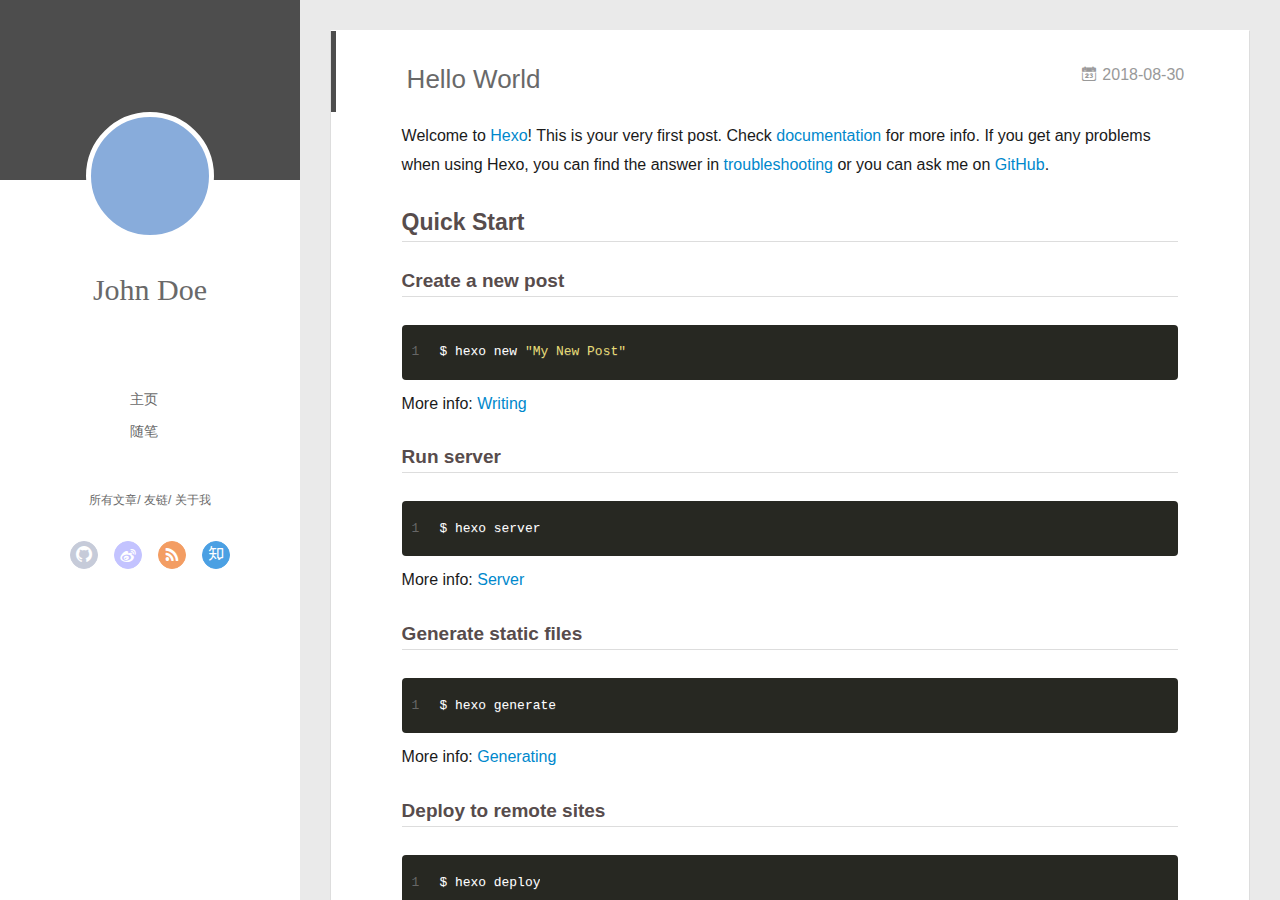
==== index.html @ 98acfb8e "Site updated: 2018-08-30 16:51:56" ====
<!DOCTYPE html>
<html>
<head>
  <meta charset="utf-8">
  
  <meta name="renderer" content="webkit">
  <meta http-equiv="X-UA-Compatible" content="IE=edge" >
  <link rel="dns-prefetch" href="http://yoursite.com">
  <title>Hexo</title>
  <meta name="viewport" content="width=device-width, initial-scale=1, maximum-scale=1">
  <meta property="og:type" content="website">
<meta property="og:title" content="Hexo">
<meta property="og:url" content="http://yoursite.com/index.html">
<meta property="og:site_name" content="Hexo">
<meta property="og:locale" content="default">
<meta name="twitter:card" content="summary">
<meta name="twitter:title" content="Hexo">
  
    <link rel="alternative" href="/atom.xml" title="Hexo" type="application/atom+xml">
  
  
    <link rel="icon" href="/favicon.png">
  
  <link rel="stylesheet" type="text/css" href="/./main.0cf68a.css">
  <style type="text/css">
  
    #container.show {
      background: linear-gradient(200deg,#a0cfe4,#e8c37e);
    }
  </style>
  

  

</head>

<body>
  <div id="container" q-class="show:isCtnShow">
    <canvas id="anm-canvas" class="anm-canvas"></canvas>
    <div class="left-col" q-class="show:isShow">
      
<div class="overlay" style="background: #4d4d4d"></div>
<div class="intrude-less">
	<header id="header" class="inner">
		<a href="/" class="profilepic">
			<img src="" class="js-avatar">
		</a>
		<hgroup>
		  <h1 class="header-author"><a href="/">John Doe</a></h1>
		</hgroup>
		

		<nav class="header-menu">
			<ul>
			
				<li><a href="/">主页</a></li>
	        
				<li><a href="/tags/随笔/">随笔</a></li>
	        
			</ul>
		</nav>
		<nav class="header-smart-menu">
    		
    			
    			<a q-on="click: openSlider(e, 'innerArchive')" href="javascript:void(0)">所有文章</a>
    			
            
    			
    			<a q-on="click: openSlider(e, 'friends')" href="javascript:void(0)">友链</a>
    			
            
    			
    			<a q-on="click: openSlider(e, 'aboutme')" href="javascript:void(0)">关于我</a>
    			
            
		</nav>
		<nav class="header-nav">
			<div class="social">
				
					<a class="github" target="_blank" href="#" title="github"><i class="icon-github"></i></a>
		        
					<a class="weibo" target="_blank" href="#" title="weibo"><i class="icon-weibo"></i></a>
		        
					<a class="rss" target="_blank" href="#" title="rss"><i class="icon-rss"></i></a>
		        
					<a class="zhihu" target="_blank" href="#" title="zhihu"><i class="icon-zhihu"></i></a>
		        
			</div>
		</nav>
	</header>		
</div>

    </div>
    <div class="mid-col" q-class="show:isShow,hide:isShow|isFalse">
      
<nav id="mobile-nav">
  	<div class="overlay js-overlay" style="background: #4d4d4d"></div>
	<div class="btnctn js-mobile-btnctn">
  		<div class="slider-trigger list" q-on="click: openSlider(e)"><i class="icon icon-sort"></i></div>
	</div>
	<div class="intrude-less">
		<header id="header" class="inner">
			<div class="profilepic">
				<img src="" class="js-avatar">
			</div>
			<hgroup>
			  <h1 class="header-author js-header-author">John Doe</h1>
			</hgroup>
			
			
			
				
			
				
			
			
			
			<nav class="header-nav">
				<div class="social">
					
						<a class="github" target="_blank" href="#" title="github"><i class="icon-github"></i></a>
			        
						<a class="weibo" target="_blank" href="#" title="weibo"><i class="icon-weibo"></i></a>
			        
						<a class="rss" target="_blank" href="#" title="rss"><i class="icon-rss"></i></a>
			        
						<a class="zhihu" target="_blank" href="#" title="zhihu"><i class="icon-zhihu"></i></a>
			        
				</div>
			</nav>

			<nav class="header-menu js-header-menu">
				<ul style="width: 50%">
				
				
					<li style="width: 50%"><a href="/">主页</a></li>
		        
					<li style="width: 50%"><a href="/tags/随笔/">随笔</a></li>
		        
				</ul>
			</nav>
		</header>				
	</div>
	<div class="mobile-mask" style="display:none" q-show="isShow"></div>
</nav>

      <div id="wrapper" class="body-wrap">
        <div class="menu-l">
          <div class="canvas-wrap">
            <canvas data-colors="#eaeaea" data-sectionHeight="100" data-contentId="js-content" id="myCanvas1" class="anm-canvas"></canvas>
          </div>
          <div id="js-content" class="content-ll">
            
  
    <article id="post-hello-world" class="article article-type-post  article-index" itemscope itemprop="blogPost">
  <div class="article-inner">
    
      <header class="article-header">
        
  
    <h1 itemprop="name">
      <a class="article-title" href="/2018/08/30/hello-world/">Hello World</a>
    </h1>
  

        
        <a href="/2018/08/30/hello-world/" class="archive-article-date">
  	<time datetime="2018-08-30T08:41:32.021Z" itemprop="datePublished"><i class="icon-calendar icon"></i>2018-08-30</time>
</a>
        
      </header>
    
    <div class="article-entry" itemprop="articleBody">
      
        <p>Welcome to <a href="https://hexo.io/" target="_blank" rel="noopener">Hexo</a>! This is your very first post. Check <a href="https://hexo.io/docs/" target="_blank" rel="noopener">documentation</a> for more info. If you get any problems when using Hexo, you can find the answer in <a href="https://hexo.io/docs/troubleshooting.html" target="_blank" rel="noopener">troubleshooting</a> or you can ask me on <a href="https://github.com/hexojs/hexo/issues" target="_blank" rel="noopener">GitHub</a>.</p>
<h2 id="Quick-Start"><a href="#Quick-Start" class="headerlink" title="Quick Start"></a>Quick Start</h2><h3 id="Create-a-new-post"><a href="#Create-a-new-post" class="headerlink" title="Create a new post"></a>Create a new post</h3><figure class="highlight bash"><table><tr><td class="gutter"><pre><span class="line">1</span><br></pre></td><td class="code"><pre><span class="line">$ hexo new <span class="string">"My New Post"</span></span><br></pre></td></tr></table></figure>
<p>More info: <a href="https://hexo.io/docs/writing.html" target="_blank" rel="noopener">Writing</a></p>
<h3 id="Run-server"><a href="#Run-server" class="headerlink" title="Run server"></a>Run server</h3><figure class="highlight bash"><table><tr><td class="gutter"><pre><span class="line">1</span><br></pre></td><td class="code"><pre><span class="line">$ hexo server</span><br></pre></td></tr></table></figure>
<p>More info: <a href="https://hexo.io/docs/server.html" target="_blank" rel="noopener">Server</a></p>
<h3 id="Generate-static-files"><a href="#Generate-static-files" class="headerlink" title="Generate static files"></a>Generate static files</h3><figure class="highlight bash"><table><tr><td class="gutter"><pre><span class="line">1</span><br></pre></td><td class="code"><pre><span class="line">$ hexo generate</span><br></pre></td></tr></table></figure>
<p>More info: <a href="https://hexo.io/docs/generating.html" target="_blank" rel="noopener">Generating</a></p>
<h3 id="Deploy-to-remote-sites"><a href="#Deploy-to-remote-sites" class="headerlink" title="Deploy to remote sites"></a>Deploy to remote sites</h3><figure class="highlight bash"><table><tr><td class="gutter"><pre><span class="line">1</span><br></pre></td><td class="code"><pre><span class="line">$ hexo deploy</span><br></pre></td></tr></table></figure>
<p>More info: <a href="https://hexo.io/docs/deployment.html" target="_blank" rel="noopener">Deployment</a></p>

      

      
    </div>
    <div class="article-info article-info-index">
      
      
      

      
        <p class="article-more-link">
          <a class="article-more-a" href="/2018/08/30/hello-world/">展开全文 >></a>
        </p>
      

      
      <div class="clearfix"></div>
    </div>
  </div>
</article>

<aside class="wrap-side-operation">
    <div class="mod-side-operation">
        
        <div class="jump-container" id="js-jump-container" style="display:none;">
            <a href="javascript:void(0)" class="mod-side-operation__jump-to-top">
                <i class="icon-font icon-back"></i>
            </a>
            <div id="js-jump-plan-container" class="jump-plan-container" style="top: -11px;">
                <i class="icon-font icon-plane jump-plane"></i>
            </div>
        </div>
        
        
    </div>
</aside>




  
  


          </div>
        </div>
      </div>
      <footer id="footer">
  <div class="outer">
    <div id="footer-info">
    	<div class="footer-left">
    		&copy; 2018 John Doe
    	</div>
      	<div class="footer-right">
      		<a href="http://hexo.io/" target="_blank">Hexo</a>  Theme <a href="https://github.com/litten/hexo-theme-yilia" target="_blank">Yilia</a> by Litten
      	</div>
    </div>
  </div>
</footer>
    </div>
    <script>
	var yiliaConfig = {
		mathjax: false,
		isHome: true,
		isPost: false,
		isArchive: false,
		isTag: false,
		isCategory: false,
		open_in_new: false,
		toc_hide_index: true,
		root: "/",
		innerArchive: true,
		showTags: false
	}
</script>

<script>!function(t){function n(e){if(r[e])return r[e].exports;var i=r[e]={exports:{},id:e,loaded:!1};return t[e].call(i.exports,i,i.exports,n),i.loaded=!0,i.exports}var r={};n.m=t,n.c=r,n.p="./",n(0)}([function(t,n,r){r(195),t.exports=r(191)},function(t,n,r){var e=r(3),i=r(52),o=r(27),u=r(28),c=r(53),f="prototype",a=function(t,n,r){var s,l,h,v,p=t&a.F,d=t&a.G,y=t&a.S,g=t&a.P,b=t&a.B,m=d?e:y?e[n]||(e[n]={}):(e[n]||{})[f],x=d?i:i[n]||(i[n]={}),w=x[f]||(x[f]={});d&&(r=n);for(s in r)l=!p&&m&&void 0!==m[s],h=(l?m:r)[s],v=b&&l?c(h,e):g&&"function"==typeof h?c(Function.call,h):h,m&&u(m,s,h,t&a.U),x[s]!=h&&o(x,s,v),g&&w[s]!=h&&(w[s]=h)};e.core=i,a.F=1,a.G=2,a.S=4,a.P=8,a.B=16,a.W=32,a.U=64,a.R=128,t.exports=a},function(t,n,r){var e=r(6);t.exports=function(t){if(!e(t))throw TypeError(t+" is not an object!");return t}},function(t,n){var r=t.exports="undefined"!=typeof window&&window.Math==Math?window:"undefined"!=typeof self&&self.Math==Math?self:Function("return this")();"number"==typeof __g&&(__g=r)},function(t,n){t.exports=function(t){try{return!!t()}catch(t){return!0}}},function(t,n){var r=t.exports="undefined"!=typeof window&&window.Math==Math?window:"undefined"!=typeof self&&self.Math==Math?self:Function("return this")();"number"==typeof __g&&(__g=r)},function(t,n){t.exports=function(t){return"object"==typeof t?null!==t:"function"==typeof t}},function(t,n,r){var e=r(126)("wks"),i=r(76),o=r(3).Symbol,u="function"==typeof o;(t.exports=function(t){return e[t]||(e[t]=u&&o[t]||(u?o:i)("Symbol."+t))}).store=e},function(t,n){var r={}.hasOwnProperty;t.exports=function(t,n){return r.call(t,n)}},function(t,n,r){var e=r(94),i=r(33);t.exports=function(t){return e(i(t))}},function(t,n,r){t.exports=!r(4)(function(){return 7!=Object.defineProperty({},"a",{get:function(){return 7}}).a})},function(t,n,r){var e=r(2),i=r(167),o=r(50),u=Object.defineProperty;n.f=r(10)?Object.defineProperty:function(t,n,r){if(e(t),n=o(n,!0),e(r),i)try{return u(t,n,r)}catch(t){}if("get"in r||"set"in r)throw TypeError("Accessors not supported!");return"value"in r&&(t[n]=r.value),t}},function(t,n,r){t.exports=!r(18)(function(){return 7!=Object.defineProperty({},"a",{get:function(){return 7}}).a})},function(t,n,r){var e=r(14),i=r(22);t.exports=r(12)?function(t,n,r){return e.f(t,n,i(1,r))}:function(t,n,r){return t[n]=r,t}},function(t,n,r){var e=r(20),i=r(58),o=r(42),u=Object.defineProperty;n.f=r(12)?Object.defineProperty:function(t,n,r){if(e(t),n=o(n,!0),e(r),i)try{return u(t,n,r)}catch(t){}if("get"in r||"set"in r)throw TypeError("Accessors not supported!");return"value"in r&&(t[n]=r.value),t}},function(t,n,r){var e=r(40)("wks"),i=r(23),o=r(5).Symbol,u="function"==typeof o;(t.exports=function(t){return e[t]||(e[t]=u&&o[t]||(u?o:i)("Symbol."+t))}).store=e},function(t,n,r){var e=r(67),i=Math.min;t.exports=function(t){return t>0?i(e(t),9007199254740991):0}},function(t,n,r){var e=r(46);t.exports=function(t){return Object(e(t))}},function(t,n){t.exports=function(t){try{return!!t()}catch(t){return!0}}},function(t,n,r){var e=r(63),i=r(34);t.exports=Object.keys||function(t){return e(t,i)}},function(t,n,r){var e=r(21);t.exports=function(t){if(!e(t))throw TypeError(t+" is not an object!");return t}},function(t,n){t.exports=function(t){return"object"==typeof t?null!==t:"function"==typeof t}},function(t,n){t.exports=function(t,n){return{enumerable:!(1&t),configurable:!(2&t),writable:!(4&t),value:n}}},function(t,n){var r=0,e=Math.random();t.exports=function(t){return"Symbol(".concat(void 0===t?"":t,")_",(++r+e).toString(36))}},function(t,n){var r={}.hasOwnProperty;t.exports=function(t,n){return r.call(t,n)}},function(t,n){var r=t.exports={version:"2.4.0"};"number"==typeof __e&&(__e=r)},function(t,n){t.exports=function(t){if("function"!=typeof t)throw TypeError(t+" is not a function!");return t}},function(t,n,r){var e=r(11),i=r(66);t.exports=r(10)?function(t,n,r){return e.f(t,n,i(1,r))}:function(t,n,r){return t[n]=r,t}},function(t,n,r){var e=r(3),i=r(27),o=r(24),u=r(76)("src"),c="toString",f=Function[c],a=(""+f).split(c);r(52).inspectSource=function(t){return f.call(t)},(t.exports=function(t,n,r,c){var f="function"==typeof r;f&&(o(r,"name")||i(r,"name",n)),t[n]!==r&&(f&&(o(r,u)||i(r,u,t[n]?""+t[n]:a.join(String(n)))),t===e?t[n]=r:c?t[n]?t[n]=r:i(t,n,r):(delete t[n],i(t,n,r)))})(Function.prototype,c,function(){return"function"==typeof this&&this[u]||f.call(this)})},function(t,n,r){var e=r(1),i=r(4),o=r(46),u=function(t,n,r,e){var i=String(o(t)),u="<"+n;return""!==r&&(u+=" "+r+'="'+String(e).replace(/"/g,"&quot;")+'"'),u+">"+i+"</"+n+">"};t.exports=function(t,n){var r={};r[t]=n(u),e(e.P+e.F*i(function(){var n=""[t]('"');return n!==n.toLowerCase()||n.split('"').length>3}),"String",r)}},function(t,n,r){var e=r(115),i=r(46);t.exports=function(t){return e(i(t))}},function(t,n,r){var e=r(116),i=r(66),o=r(30),u=r(50),c=r(24),f=r(167),a=Object.getOwnPropertyDescriptor;n.f=r(10)?a:function(t,n){if(t=o(t),n=u(n,!0),f)try{return a(t,n)}catch(t){}if(c(t,n))return i(!e.f.call(t,n),t[n])}},function(t,n,r){var e=r(24),i=r(17),o=r(145)("IE_PROTO"),u=Object.prototype;t.exports=Object.getPrototypeOf||function(t){return t=i(t),e(t,o)?t[o]:"function"==typeof t.constructor&&t instanceof t.constructor?t.constructor.prototype:t instanceof Object?u:null}},function(t,n){t.exports=function(t){if(void 0==t)throw TypeError("Can't call method on  "+t);return t}},function(t,n){t.exports="constructor,hasOwnProperty,isPrototypeOf,propertyIsEnumerable,toLocaleString,toString,valueOf".split(",")},function(t,n){t.exports={}},function(t,n){t.exports=!0},function(t,n){n.f={}.propertyIsEnumerable},function(t,n,r){var e=r(14).f,i=r(8),o=r(15)("toStringTag");t.exports=function(t,n,r){t&&!i(t=r?t:t.prototype,o)&&e(t,o,{configurable:!0,value:n})}},function(t,n,r){var e=r(40)("keys"),i=r(23);t.exports=function(t){return e[t]||(e[t]=i(t))}},function(t,n,r){var e=r(5),i="__core-js_shared__",o=e[i]||(e[i]={});t.exports=function(t){return o[t]||(o[t]={})}},function(t,n){var r=Math.ceil,e=Math.floor;t.exports=function(t){return isNaN(t=+t)?0:(t>0?e:r)(t)}},function(t,n,r){var e=r(21);t.exports=function(t,n){if(!e(t))return t;var r,i;if(n&&"function"==typeof(r=t.toString)&&!e(i=r.call(t)))return i;if("function"==typeof(r=t.valueOf)&&!e(i=r.call(t)))return i;if(!n&&"function"==typeof(r=t.toString)&&!e(i=r.call(t)))return i;throw TypeError("Can't convert object to primitive value")}},function(t,n,r){var e=r(5),i=r(25),o=r(36),u=r(44),c=r(14).f;t.exports=function(t){var n=i.Symbol||(i.Symbol=o?{}:e.Symbol||{});"_"==t.charAt(0)||t in n||c(n,t,{value:u.f(t)})}},function(t,n,r){n.f=r(15)},function(t,n){var r={}.toString;t.exports=function(t){return r.call(t).slice(8,-1)}},function(t,n){t.exports=function(t){if(void 0==t)throw TypeError("Can't call method on  "+t);return t}},function(t,n,r){var e=r(4);t.exports=function(t,n){return!!t&&e(function(){n?t.call(null,function(){},1):t.call(null)})}},function(t,n,r){var e=r(53),i=r(115),o=r(17),u=r(16),c=r(203);t.exports=function(t,n){var r=1==t,f=2==t,a=3==t,s=4==t,l=6==t,h=5==t||l,v=n||c;return function(n,c,p){for(var d,y,g=o(n),b=i(g),m=e(c,p,3),x=u(b.length),w=0,S=r?v(n,x):f?v(n,0):void 0;x>w;w++)if((h||w in b)&&(d=b[w],y=m(d,w,g),t))if(r)S[w]=y;else if(y)switch(t){case 3:return!0;case 5:return d;case 6:return w;case 2:S.push(d)}else if(s)return!1;return l?-1:a||s?s:S}}},function(t,n,r){var e=r(1),i=r(52),o=r(4);t.exports=function(t,n){var r=(i.Object||{})[t]||Object[t],u={};u[t]=n(r),e(e.S+e.F*o(function(){r(1)}),"Object",u)}},function(t,n,r){var e=r(6);t.exports=function(t,n){if(!e(t))return t;var r,i;if(n&&"function"==typeof(r=t.toString)&&!e(i=r.call(t)))return i;if("function"==typeof(r=t.valueOf)&&!e(i=r.call(t)))return i;if(!n&&"function"==typeof(r=t.toString)&&!e(i=r.call(t)))return i;throw TypeError("Can't convert object to primitive value")}},function(t,n,r){var e=r(5),i=r(25),o=r(91),u=r(13),c="prototype",f=function(t,n,r){var a,s,l,h=t&f.F,v=t&f.G,p=t&f.S,d=t&f.P,y=t&f.B,g=t&f.W,b=v?i:i[n]||(i[n]={}),m=b[c],x=v?e:p?e[n]:(e[n]||{})[c];v&&(r=n);for(a in r)(s=!h&&x&&void 0!==x[a])&&a in b||(l=s?x[a]:r[a],b[a]=v&&"function"!=typeof x[a]?r[a]:y&&s?o(l,e):g&&x[a]==l?function(t){var n=function(n,r,e){if(this instanceof t){switch(arguments.length){case 0:return new t;case 1:return new t(n);case 2:return new t(n,r)}return new t(n,r,e)}return t.apply(this,arguments)};return n[c]=t[c],n}(l):d&&"function"==typeof l?o(Function.call,l):l,d&&((b.virtual||(b.virtual={}))[a]=l,t&f.R&&m&&!m[a]&&u(m,a,l)))};f.F=1,f.G=2,f.S=4,f.P=8,f.B=16,f.W=32,f.U=64,f.R=128,t.exports=f},function(t,n){var r=t.exports={version:"2.4.0"};"number"==typeof __e&&(__e=r)},function(t,n,r){var e=r(26);t.exports=function(t,n,r){if(e(t),void 0===n)return t;switch(r){case 1:return function(r){return t.call(n,r)};case 2:return function(r,e){return t.call(n,r,e)};case 3:return function(r,e,i){return t.call(n,r,e,i)}}return function(){return t.apply(n,arguments)}}},function(t,n,r){var e=r(183),i=r(1),o=r(126)("metadata"),u=o.store||(o.store=new(r(186))),c=function(t,n,r){var i=u.get(t);if(!i){if(!r)return;u.set(t,i=new e)}var o=i.get(n);if(!o){if(!r)return;i.set(n,o=new e)}return o},f=function(t,n,r){var e=c(n,r,!1);return void 0!==e&&e.has(t)},a=function(t,n,r){var e=c(n,r,!1);return void 0===e?void 0:e.get(t)},s=function(t,n,r,e){c(r,e,!0).set(t,n)},l=function(t,n){var r=c(t,n,!1),e=[];return r&&r.forEach(function(t,n){e.push(n)}),e},h=function(t){return void 0===t||"symbol"==typeof t?t:String(t)},v=function(t){i(i.S,"Reflect",t)};t.exports={store:u,map:c,has:f,get:a,set:s,keys:l,key:h,exp:v}},function(t,n,r){"use strict";if(r(10)){var e=r(69),i=r(3),o=r(4),u=r(1),c=r(127),f=r(152),a=r(53),s=r(68),l=r(66),h=r(27),v=r(73),p=r(67),d=r(16),y=r(75),g=r(50),b=r(24),m=r(180),x=r(114),w=r(6),S=r(17),_=r(137),O=r(70),E=r(32),P=r(71).f,j=r(154),F=r(76),M=r(7),A=r(48),N=r(117),T=r(146),I=r(155),k=r(80),L=r(123),R=r(74),C=r(130),D=r(160),U=r(11),W=r(31),G=U.f,B=W.f,V=i.RangeError,z=i.TypeError,q=i.Uint8Array,K="ArrayBuffer",J="Shared"+K,Y="BYTES_PER_ELEMENT",H="prototype",$=Array[H],X=f.ArrayBuffer,Q=f.DataView,Z=A(0),tt=A(2),nt=A(3),rt=A(4),et=A(5),it=A(6),ot=N(!0),ut=N(!1),ct=I.values,ft=I.keys,at=I.entries,st=$.lastIndexOf,lt=$.reduce,ht=$.reduceRight,vt=$.join,pt=$.sort,dt=$.slice,yt=$.toString,gt=$.toLocaleString,bt=M("iterator"),mt=M("toStringTag"),xt=F("typed_constructor"),wt=F("def_constructor"),St=c.CONSTR,_t=c.TYPED,Ot=c.VIEW,Et="Wrong length!",Pt=A(1,function(t,n){return Tt(T(t,t[wt]),n)}),jt=o(function(){return 1===new q(new Uint16Array([1]).buffer)[0]}),Ft=!!q&&!!q[H].set&&o(function(){new q(1).set({})}),Mt=function(t,n){if(void 0===t)throw z(Et);var r=+t,e=d(t);if(n&&!m(r,e))throw V(Et);return e},At=function(t,n){var r=p(t);if(r<0||r%n)throw V("Wrong offset!");return r},Nt=function(t){if(w(t)&&_t in t)return t;throw z(t+" is not a typed array!")},Tt=function(t,n){if(!(w(t)&&xt in t))throw z("It is not a typed array constructor!");return new t(n)},It=function(t,n){return kt(T(t,t[wt]),n)},kt=function(t,n){for(var r=0,e=n.length,i=Tt(t,e);e>r;)i[r]=n[r++];return i},Lt=function(t,n,r){G(t,n,{get:function(){return this._d[r]}})},Rt=function(t){var n,r,e,i,o,u,c=S(t),f=arguments.length,s=f>1?arguments[1]:void 0,l=void 0!==s,h=j(c);if(void 0!=h&&!_(h)){for(u=h.call(c),e=[],n=0;!(o=u.next()).done;n++)e.push(o.value);c=e}for(l&&f>2&&(s=a(s,arguments[2],2)),n=0,r=d(c.length),i=Tt(this,r);r>n;n++)i[n]=l?s(c[n],n):c[n];return i},Ct=function(){for(var t=0,n=arguments.length,r=Tt(this,n);n>t;)r[t]=arguments[t++];return r},Dt=!!q&&o(function(){gt.call(new q(1))}),Ut=function(){return gt.apply(Dt?dt.call(Nt(this)):Nt(this),arguments)},Wt={copyWithin:function(t,n){return D.call(Nt(this),t,n,arguments.length>2?arguments[2]:void 0)},every:function(t){return rt(Nt(this),t,arguments.length>1?arguments[1]:void 0)},fill:function(t){return C.apply(Nt(this),arguments)},filter:function(t){return It(this,tt(Nt(this),t,arguments.length>1?arguments[1]:void 0))},find:function(t){return et(Nt(this),t,arguments.length>1?arguments[1]:void 0)},findIndex:function(t){return it(Nt(this),t,arguments.length>1?arguments[1]:void 0)},forEach:function(t){Z(Nt(this),t,arguments.length>1?arguments[1]:void 0)},indexOf:function(t){return ut(Nt(this),t,arguments.length>1?arguments[1]:void 0)},includes:function(t){return ot(Nt(this),t,arguments.length>1?arguments[1]:void 0)},join:function(t){return vt.apply(Nt(this),arguments)},lastIndexOf:function(t){return st.apply(Nt(this),arguments)},map:function(t){return Pt(Nt(this),t,arguments.length>1?arguments[1]:void 0)},reduce:function(t){return lt.apply(Nt(this),arguments)},reduceRight:function(t){return ht.apply(Nt(this),arguments)},reverse:function(){for(var t,n=this,r=Nt(n).length,e=Math.floor(r/2),i=0;i<e;)t=n[i],n[i++]=n[--r],n[r]=t;return n},some:function(t){return nt(Nt(this),t,arguments.length>1?arguments[1]:void 0)},sort:function(t){return pt.call(Nt(this),t)},subarray:function(t,n){var r=Nt(this),e=r.length,i=y(t,e);return new(T(r,r[wt]))(r.buffer,r.byteOffset+i*r.BYTES_PER_ELEMENT,d((void 0===n?e:y(n,e))-i))}},Gt=function(t,n){return It(this,dt.call(Nt(this),t,n))},Bt=function(t){Nt(this);var n=At(arguments[1],1),r=this.length,e=S(t),i=d(e.length),o=0;if(i+n>r)throw V(Et);for(;o<i;)this[n+o]=e[o++]},Vt={entries:function(){return at.call(Nt(this))},keys:function(){return ft.call(Nt(this))},values:function(){return ct.call(Nt(this))}},zt=function(t,n){return w(t)&&t[_t]&&"symbol"!=typeof n&&n in t&&String(+n)==String(n)},qt=function(t,n){return zt(t,n=g(n,!0))?l(2,t[n]):B(t,n)},Kt=function(t,n,r){return!(zt(t,n=g(n,!0))&&w(r)&&b(r,"value"))||b(r,"get")||b(r,"set")||r.configurable||b(r,"writable")&&!r.writable||b(r,"enumerable")&&!r.enumerable?G(t,n,r):(t[n]=r.value,t)};St||(W.f=qt,U.f=Kt),u(u.S+u.F*!St,"Object",{getOwnPropertyDescriptor:qt,defineProperty:Kt}),o(function(){yt.call({})})&&(yt=gt=function(){return vt.call(this)});var Jt=v({},Wt);v(Jt,Vt),h(Jt,bt,Vt.values),v(Jt,{slice:Gt,set:Bt,constructor:function(){},toString:yt,toLocaleString:Ut}),Lt(Jt,"buffer","b"),Lt(Jt,"byteOffset","o"),Lt(Jt,"byteLength","l"),Lt(Jt,"length","e"),G(Jt,mt,{get:function(){return this[_t]}}),t.exports=function(t,n,r,f){f=!!f;var a=t+(f?"Clamped":"")+"Array",l="Uint8Array"!=a,v="get"+t,p="set"+t,y=i[a],g=y||{},b=y&&E(y),m=!y||!c.ABV,S={},_=y&&y[H],j=function(t,r){var e=t._d;return e.v[v](r*n+e.o,jt)},F=function(t,r,e){var i=t._d;f&&(e=(e=Math.round(e))<0?0:e>255?255:255&e),i.v[p](r*n+i.o,e,jt)},M=function(t,n){G(t,n,{get:function(){return j(this,n)},set:function(t){return F(this,n,t)},enumerable:!0})};m?(y=r(function(t,r,e,i){s(t,y,a,"_d");var o,u,c,f,l=0,v=0;if(w(r)){if(!(r instanceof X||(f=x(r))==K||f==J))return _t in r?kt(y,r):Rt.call(y,r);o=r,v=At(e,n);var p=r.byteLength;if(void 0===i){if(p%n)throw V(Et);if((u=p-v)<0)throw V(Et)}else if((u=d(i)*n)+v>p)throw V(Et);c=u/n}else c=Mt(r,!0),u=c*n,o=new X(u);for(h(t,"_d",{b:o,o:v,l:u,e:c,v:new Q(o)});l<c;)M(t,l++)}),_=y[H]=O(Jt),h(_,"constructor",y)):L(function(t){new y(null),new y(t)},!0)||(y=r(function(t,r,e,i){s(t,y,a);var o;return w(r)?r instanceof X||(o=x(r))==K||o==J?void 0!==i?new g(r,At(e,n),i):void 0!==e?new g(r,At(e,n)):new g(r):_t in r?kt(y,r):Rt.call(y,r):new g(Mt(r,l))}),Z(b!==Function.prototype?P(g).concat(P(b)):P(g),function(t){t in y||h(y,t,g[t])}),y[H]=_,e||(_.constructor=y));var A=_[bt],N=!!A&&("values"==A.name||void 0==A.name),T=Vt.values;h(y,xt,!0),h(_,_t,a),h(_,Ot,!0),h(_,wt,y),(f?new y(1)[mt]==a:mt in _)||G(_,mt,{get:function(){return a}}),S[a]=y,u(u.G+u.W+u.F*(y!=g),S),u(u.S,a,{BYTES_PER_ELEMENT:n,from:Rt,of:Ct}),Y in _||h(_,Y,n),u(u.P,a,Wt),R(a),u(u.P+u.F*Ft,a,{set:Bt}),u(u.P+u.F*!N,a,Vt),u(u.P+u.F*(_.toString!=yt),a,{toString:yt}),u(u.P+u.F*o(function(){new y(1).slice()}),a,{slice:Gt}),u(u.P+u.F*(o(function(){return[1,2].toLocaleString()!=new y([1,2]).toLocaleString()})||!o(function(){_.toLocaleString.call([1,2])})),a,{toLocaleString:Ut}),k[a]=N?A:T,e||N||h(_,bt,T)}}else t.exports=function(){}},function(t,n){var r={}.toString;t.exports=function(t){return r.call(t).slice(8,-1)}},function(t,n,r){var e=r(21),i=r(5).document,o=e(i)&&e(i.createElement);t.exports=function(t){return o?i.createElement(t):{}}},function(t,n,r){t.exports=!r(12)&&!r(18)(function(){return 7!=Object.defineProperty(r(57)("div"),"a",{get:function(){return 7}}).a})},function(t,n,r){"use strict";var e=r(36),i=r(51),o=r(64),u=r(13),c=r(8),f=r(35),a=r(96),s=r(38),l=r(103),h=r(15)("iterator"),v=!([].keys&&"next"in[].keys()),p="keys",d="values",y=function(){return this};t.exports=function(t,n,r,g,b,m,x){a(r,n,g);var w,S,_,O=function(t){if(!v&&t in F)return F[t];switch(t){case p:case d:return function(){return new r(this,t)}}return function(){return new r(this,t)}},E=n+" Iterator",P=b==d,j=!1,F=t.prototype,M=F[h]||F["@@iterator"]||b&&F[b],A=M||O(b),N=b?P?O("entries"):A:void 0,T="Array"==n?F.entries||M:M;if(T&&(_=l(T.call(new t)))!==Object.prototype&&(s(_,E,!0),e||c(_,h)||u(_,h,y)),P&&M&&M.name!==d&&(j=!0,A=function(){return M.call(this)}),e&&!x||!v&&!j&&F[h]||u(F,h,A),f[n]=A,f[E]=y,b)if(w={values:P?A:O(d),keys:m?A:O(p),entries:N},x)for(S in w)S in F||o(F,S,w[S]);else i(i.P+i.F*(v||j),n,w);return w}},function(t,n,r){var e=r(20),i=r(100),o=r(34),u=r(39)("IE_PROTO"),c=function(){},f="prototype",a=function(){var t,n=r(57)("iframe"),e=o.length;for(n.style.display="none",r(93).appendChild(n),n.src="javascript:",t=n.contentWindow.document,t.open(),t.write("<script>document.F=Object<\/script>"),t.close(),a=t.F;e--;)delete a[f][o[e]];return a()};t.exports=Object.create||function(t,n){var r;return null!==t?(c[f]=e(t),r=new c,c[f]=null,r[u]=t):r=a(),void 0===n?r:i(r,n)}},function(t,n,r){var e=r(63),i=r(34).concat("length","prototype");n.f=Object.getOwnPropertyNames||function(t){return e(t,i)}},function(t,n){n.f=Object.getOwnPropertySymbols},function(t,n,r){var e=r(8),i=r(9),o=r(90)(!1),u=r(39)("IE_PROTO");t.exports=function(t,n){var r,c=i(t),f=0,a=[];for(r in c)r!=u&&e(c,r)&&a.push(r);for(;n.length>f;)e(c,r=n[f++])&&(~o(a,r)||a.push(r));return a}},function(t,n,r){t.exports=r(13)},function(t,n,r){var e=r(76)("meta"),i=r(6),o=r(24),u=r(11).f,c=0,f=Object.isExtensible||function(){return!0},a=!r(4)(function(){return f(Object.preventExtensions({}))}),s=function(t){u(t,e,{value:{i:"O"+ ++c,w:{}}})},l=function(t,n){if(!i(t))return"symbol"==typeof t?t:("string"==typeof t?"S":"P")+t;if(!o(t,e)){if(!f(t))return"F";if(!n)return"E";s(t)}return t[e].i},h=function(t,n){if(!o(t,e)){if(!f(t))return!0;if(!n)return!1;s(t)}return t[e].w},v=function(t){return a&&p.NEED&&f(t)&&!o(t,e)&&s(t),t},p=t.exports={KEY:e,NEED:!1,fastKey:l,getWeak:h,onFreeze:v}},function(t,n){t.exports=function(t,n){return{enumerable:!(1&t),configurable:!(2&t),writable:!(4&t),value:n}}},function(t,n){var r=Math.ceil,e=Math.floor;t.exports=function(t){return isNaN(t=+t)?0:(t>0?e:r)(t)}},function(t,n){t.exports=function(t,n,r,e){if(!(t instanceof n)||void 0!==e&&e in t)throw TypeError(r+": incorrect invocation!");return t}},function(t,n){t.exports=!1},function(t,n,r){var e=r(2),i=r(173),o=r(133),u=r(145)("IE_PROTO"),c=function(){},f="prototype",a=function(){var t,n=r(132)("iframe"),e=o.length;for(n.style.display="none",r(135).appendChild(n),n.src="javascript:",t=n.contentWindow.document,t.open(),t.write("<script>document.F=Object<\/script>"),t.close(),a=t.F;e--;)delete a[f][o[e]];return a()};t.exports=Object.create||function(t,n){var r;return null!==t?(c[f]=e(t),r=new c,c[f]=null,r[u]=t):r=a(),void 0===n?r:i(r,n)}},function(t,n,r){var e=r(175),i=r(133).concat("length","prototype");n.f=Object.getOwnPropertyNames||function(t){return e(t,i)}},function(t,n,r){var e=r(175),i=r(133);t.exports=Object.keys||function(t){return e(t,i)}},function(t,n,r){var e=r(28);t.exports=function(t,n,r){for(var i in n)e(t,i,n[i],r);return t}},function(t,n,r){"use strict";var e=r(3),i=r(11),o=r(10),u=r(7)("species");t.exports=function(t){var n=e[t];o&&n&&!n[u]&&i.f(n,u,{configurable:!0,get:function(){return this}})}},function(t,n,r){var e=r(67),i=Math.max,o=Math.min;t.exports=function(t,n){return t=e(t),t<0?i(t+n,0):o(t,n)}},function(t,n){var r=0,e=Math.random();t.exports=function(t){return"Symbol(".concat(void 0===t?"":t,")_",(++r+e).toString(36))}},function(t,n,r){var e=r(33);t.exports=function(t){return Object(e(t))}},function(t,n,r){var e=r(7)("unscopables"),i=Array.prototype;void 0==i[e]&&r(27)(i,e,{}),t.exports=function(t){i[e][t]=!0}},function(t,n,r){var e=r(53),i=r(169),o=r(137),u=r(2),c=r(16),f=r(154),a={},s={},n=t.exports=function(t,n,r,l,h){var v,p,d,y,g=h?function(){return t}:f(t),b=e(r,l,n?2:1),m=0;if("function"!=typeof g)throw TypeError(t+" is not iterable!");if(o(g)){for(v=c(t.length);v>m;m++)if((y=n?b(u(p=t[m])[0],p[1]):b(t[m]))===a||y===s)return y}else for(d=g.call(t);!(p=d.next()).done;)if((y=i(d,b,p.value,n))===a||y===s)return y};n.BREAK=a,n.RETURN=s},function(t,n){t.exports={}},function(t,n,r){var e=r(11).f,i=r(24),o=r(7)("toStringTag");t.exports=function(t,n,r){t&&!i(t=r?t:t.prototype,o)&&e(t,o,{configurable:!0,value:n})}},function(t,n,r){var e=r(1),i=r(46),o=r(4),u=r(150),c="["+u+"]",f="​",a=RegExp("^"+c+c+"*"),s=RegExp(c+c+"*$"),l=function(t,n,r){var i={},c=o(function(){return!!u[t]()||f[t]()!=f}),a=i[t]=c?n(h):u[t];r&&(i[r]=a),e(e.P+e.F*c,"String",i)},h=l.trim=function(t,n){return t=String(i(t)),1&n&&(t=t.replace(a,"")),2&n&&(t=t.replace(s,"")),t};t.exports=l},function(t,n,r){t.exports={default:r(86),__esModule:!0}},function(t,n,r){t.exports={default:r(87),__esModule:!0}},function(t,n,r){"use strict";function e(t){return t&&t.__esModule?t:{default:t}}n.__esModule=!0;var i=r(84),o=e(i),u=r(83),c=e(u),f="function"==typeof c.default&&"symbol"==typeof o.default?function(t){return typeof t}:function(t){return t&&"function"==typeof c.default&&t.constructor===c.default&&t!==c.default.prototype?"symbol":typeof t};n.default="function"==typeof c.default&&"symbol"===f(o.default)?function(t){return void 0===t?"undefined":f(t)}:function(t){return t&&"function"==typeof c.default&&t.constructor===c.default&&t!==c.default.prototype?"symbol":void 0===t?"undefined":f(t)}},function(t,n,r){r(110),r(108),r(111),r(112),t.exports=r(25).Symbol},function(t,n,r){r(109),r(113),t.exports=r(44).f("iterator")},function(t,n){t.exports=function(t){if("function"!=typeof t)throw TypeError(t+" is not a function!");return t}},function(t,n){t.exports=function(){}},function(t,n,r){var e=r(9),i=r(106),o=r(105);t.exports=function(t){return function(n,r,u){var c,f=e(n),a=i(f.length),s=o(u,a);if(t&&r!=r){for(;a>s;)if((c=f[s++])!=c)return!0}else for(;a>s;s++)if((t||s in f)&&f[s]===r)return t||s||0;return!t&&-1}}},function(t,n,r){var e=r(88);t.exports=function(t,n,r){if(e(t),void 0===n)return t;switch(r){case 1:return function(r){return t.call(n,r)};case 2:return function(r,e){return t.call(n,r,e)};case 3:return function(r,e,i){return t.call(n,r,e,i)}}return function(){return t.apply(n,arguments)}}},function(t,n,r){var e=r(19),i=r(62),o=r(37);t.exports=function(t){var n=e(t),r=i.f;if(r)for(var u,c=r(t),f=o.f,a=0;c.length>a;)f.call(t,u=c[a++])&&n.push(u);return n}},function(t,n,r){t.exports=r(5).document&&document.documentElement},function(t,n,r){var e=r(56);t.exports=Object("z").propertyIsEnumerable(0)?Object:function(t){return"String"==e(t)?t.split(""):Object(t)}},function(t,n,r){var e=r(56);t.exports=Array.isArray||function(t){return"Array"==e(t)}},function(t,n,r){"use strict";var e=r(60),i=r(22),o=r(38),u={};r(13)(u,r(15)("iterator"),function(){return this}),t.exports=function(t,n,r){t.prototype=e(u,{next:i(1,r)}),o(t,n+" Iterator")}},function(t,n){t.exports=function(t,n){return{value:n,done:!!t}}},function(t,n,r){var e=r(19),i=r(9);t.exports=function(t,n){for(var r,o=i(t),u=e(o),c=u.length,f=0;c>f;)if(o[r=u[f++]]===n)return r}},function(t,n,r){var e=r(23)("meta"),i=r(21),o=r(8),u=r(14).f,c=0,f=Object.isExtensible||function(){return!0},a=!r(18)(function(){return f(Object.preventExtensions({}))}),s=function(t){u(t,e,{value:{i:"O"+ ++c,w:{}}})},l=function(t,n){if(!i(t))return"symbol"==typeof t?t:("string"==typeof t?"S":"P")+t;if(!o(t,e)){if(!f(t))return"F";if(!n)return"E";s(t)}return t[e].i},h=function(t,n){if(!o(t,e)){if(!f(t))return!0;if(!n)return!1;s(t)}return t[e].w},v=function(t){return a&&p.NEED&&f(t)&&!o(t,e)&&s(t),t},p=t.exports={KEY:e,NEED:!1,fastKey:l,getWeak:h,onFreeze:v}},function(t,n,r){var e=r(14),i=r(20),o=r(19);t.exports=r(12)?Object.defineProperties:function(t,n){i(t);for(var r,u=o(n),c=u.length,f=0;c>f;)e.f(t,r=u[f++],n[r]);return t}},function(t,n,r){var e=r(37),i=r(22),o=r(9),u=r(42),c=r(8),f=r(58),a=Object.getOwnPropertyDescriptor;n.f=r(12)?a:function(t,n){if(t=o(t),n=u(n,!0),f)try{return a(t,n)}catch(t){}if(c(t,n))return i(!e.f.call(t,n),t[n])}},function(t,n,r){var e=r(9),i=r(61).f,o={}.toString,u="object"==typeof window&&window&&Object.getOwnPropertyNames?Object.getOwnPropertyNames(window):[],c=function(t){try{return i(t)}catch(t){return u.slice()}};t.exports.f=function(t){return u&&"[object Window]"==o.call(t)?c(t):i(e(t))}},function(t,n,r){var e=r(8),i=r(77),o=r(39)("IE_PROTO"),u=Object.prototype;t.exports=Object.getPrototypeOf||function(t){return t=i(t),e(t,o)?t[o]:"function"==typeof t.constructor&&t instanceof t.constructor?t.constructor.prototype:t instanceof Object?u:null}},function(t,n,r){var e=r(41),i=r(33);t.exports=function(t){return function(n,r){var o,u,c=String(i(n)),f=e(r),a=c.length;return f<0||f>=a?t?"":void 0:(o=c.charCodeAt(f),o<55296||o>56319||f+1===a||(u=c.charCodeAt(f+1))<56320||u>57343?t?c.charAt(f):o:t?c.slice(f,f+2):u-56320+(o-55296<<10)+65536)}}},function(t,n,r){var e=r(41),i=Math.max,o=Math.min;t.exports=function(t,n){return t=e(t),t<0?i(t+n,0):o(t,n)}},function(t,n,r){var e=r(41),i=Math.min;t.exports=function(t){return t>0?i(e(t),9007199254740991):0}},function(t,n,r){"use strict";var e=r(89),i=r(97),o=r(35),u=r(9);t.exports=r(59)(Array,"Array",function(t,n){this._t=u(t),this._i=0,this._k=n},function(){var t=this._t,n=this._k,r=this._i++;return!t||r>=t.length?(this._t=void 0,i(1)):"keys"==n?i(0,r):"values"==n?i(0,t[r]):i(0,[r,t[r]])},"values"),o.Arguments=o.Array,e("keys"),e("values"),e("entries")},function(t,n){},function(t,n,r){"use strict";var e=r(104)(!0);r(59)(String,"String",function(t){this._t=String(t),this._i=0},function(){var t,n=this._t,r=this._i;return r>=n.length?{value:void 0,done:!0}:(t=e(n,r),this._i+=t.length,{value:t,done:!1})})},function(t,n,r){"use strict";var e=r(5),i=r(8),o=r(12),u=r(51),c=r(64),f=r(99).KEY,a=r(18),s=r(40),l=r(38),h=r(23),v=r(15),p=r(44),d=r(43),y=r(98),g=r(92),b=r(95),m=r(20),x=r(9),w=r(42),S=r(22),_=r(60),O=r(102),E=r(101),P=r(14),j=r(19),F=E.f,M=P.f,A=O.f,N=e.Symbol,T=e.JSON,I=T&&T.stringify,k="prototype",L=v("_hidden"),R=v("toPrimitive"),C={}.propertyIsEnumerable,D=s("symbol-registry"),U=s("symbols"),W=s("op-symbols"),G=Object[k],B="function"==typeof N,V=e.QObject,z=!V||!V[k]||!V[k].findChild,q=o&&a(function(){return 7!=_(M({},"a",{get:function(){return M(this,"a",{value:7}).a}})).a})?function(t,n,r){var e=F(G,n);e&&delete G[n],M(t,n,r),e&&t!==G&&M(G,n,e)}:M,K=function(t){var n=U[t]=_(N[k]);return n._k=t,n},J=B&&"symbol"==typeof N.iterator?function(t){return"symbol"==typeof t}:function(t){return t instanceof N},Y=function(t,n,r){return t===G&&Y(W,n,r),m(t),n=w(n,!0),m(r),i(U,n)?(r.enumerable?(i(t,L)&&t[L][n]&&(t[L][n]=!1),r=_(r,{enumerable:S(0,!1)})):(i(t,L)||M(t,L,S(1,{})),t[L][n]=!0),q(t,n,r)):M(t,n,r)},H=function(t,n){m(t);for(var r,e=g(n=x(n)),i=0,o=e.length;o>i;)Y(t,r=e[i++],n[r]);return t},$=function(t,n){return void 0===n?_(t):H(_(t),n)},X=function(t){var n=C.call(this,t=w(t,!0));return!(this===G&&i(U,t)&&!i(W,t))&&(!(n||!i(this,t)||!i(U,t)||i(this,L)&&this[L][t])||n)},Q=function(t,n){if(t=x(t),n=w(n,!0),t!==G||!i(U,n)||i(W,n)){var r=F(t,n);return!r||!i(U,n)||i(t,L)&&t[L][n]||(r.enumerable=!0),r}},Z=function(t){for(var n,r=A(x(t)),e=[],o=0;r.length>o;)i(U,n=r[o++])||n==L||n==f||e.push(n);return e},tt=function(t){for(var n,r=t===G,e=A(r?W:x(t)),o=[],u=0;e.length>u;)!i(U,n=e[u++])||r&&!i(G,n)||o.push(U[n]);return o};B||(N=function(){if(this instanceof N)throw TypeError("Symbol is not a constructor!");var t=h(arguments.length>0?arguments[0]:void 0),n=function(r){this===G&&n.call(W,r),i(this,L)&&i(this[L],t)&&(this[L][t]=!1),q(this,t,S(1,r))};return o&&z&&q(G,t,{configurable:!0,set:n}),K(t)},c(N[k],"toString",function(){return this._k}),E.f=Q,P.f=Y,r(61).f=O.f=Z,r(37).f=X,r(62).f=tt,o&&!r(36)&&c(G,"propertyIsEnumerable",X,!0),p.f=function(t){return K(v(t))}),u(u.G+u.W+u.F*!B,{Symbol:N});for(var nt="hasInstance,isConcatSpreadable,iterator,match,replace,search,species,split,toPrimitive,toStringTag,unscopables".split(","),rt=0;nt.length>rt;)v(nt[rt++]);for(var nt=j(v.store),rt=0;nt.length>rt;)d(nt[rt++]);u(u.S+u.F*!B,"Symbol",{for:function(t){return i(D,t+="")?D[t]:D[t]=N(t)},keyFor:function(t){if(J(t))return y(D,t);throw TypeError(t+" is not a symbol!")},useSetter:function(){z=!0},useSimple:function(){z=!1}}),u(u.S+u.F*!B,"Object",{create:$,defineProperty:Y,defineProperties:H,getOwnPropertyDescriptor:Q,getOwnPropertyNames:Z,getOwnPropertySymbols:tt}),T&&u(u.S+u.F*(!B||a(function(){var t=N();return"[null]"!=I([t])||"{}"!=I({a:t})||"{}"!=I(Object(t))})),"JSON",{stringify:function(t){if(void 0!==t&&!J(t)){for(var n,r,e=[t],i=1;arguments.length>i;)e.push(arguments[i++]);return n=e[1],"function"==typeof n&&(r=n),!r&&b(n)||(n=function(t,n){if(r&&(n=r.call(this,t,n)),!J(n))return n}),e[1]=n,I.apply(T,e)}}}),N[k][R]||r(13)(N[k],R,N[k].valueOf),l(N,"Symbol"),l(Math,"Math",!0),l(e.JSON,"JSON",!0)},function(t,n,r){r(43)("asyncIterator")},function(t,n,r){r(43)("observable")},function(t,n,r){r(107);for(var e=r(5),i=r(13),o=r(35),u=r(15)("toStringTag"),c=["NodeList","DOMTokenList","MediaList","StyleSheetList","CSSRuleList"],f=0;f<5;f++){var a=c[f],s=e[a],l=s&&s.prototype;l&&!l[u]&&i(l,u,a),o[a]=o.Array}},function(t,n,r){var e=r(45),i=r(7)("toStringTag"),o="Arguments"==e(function(){return arguments}()),u=function(t,n){try{return t[n]}catch(t){}};t.exports=function(t){var n,r,c;return void 0===t?"Undefined":null===t?"Null":"string"==typeof(r=u(n=Object(t),i))?r:o?e(n):"Object"==(c=e(n))&&"function"==typeof n.callee?"Arguments":c}},function(t,n,r){var e=r(45);t.exports=Object("z").propertyIsEnumerable(0)?Object:function(t){return"String"==e(t)?t.split(""):Object(t)}},function(t,n){n.f={}.propertyIsEnumerable},function(t,n,r){var e=r(30),i=r(16),o=r(75);t.exports=function(t){return function(n,r,u){var c,f=e(n),a=i(f.length),s=o(u,a);if(t&&r!=r){for(;a>s;)if((c=f[s++])!=c)return!0}else for(;a>s;s++)if((t||s in f)&&f[s]===r)return t||s||0;return!t&&-1}}},function(t,n,r){"use strict";var e=r(3),i=r(1),o=r(28),u=r(73),c=r(65),f=r(79),a=r(68),s=r(6),l=r(4),h=r(123),v=r(81),p=r(136);t.exports=function(t,n,r,d,y,g){var b=e[t],m=b,x=y?"set":"add",w=m&&m.prototype,S={},_=function(t){var n=w[t];o(w,t,"delete"==t?function(t){return!(g&&!s(t))&&n.call(this,0===t?0:t)}:"has"==t?function(t){return!(g&&!s(t))&&n.call(this,0===t?0:t)}:"get"==t?function(t){return g&&!s(t)?void 0:n.call(this,0===t?0:t)}:"add"==t?function(t){return n.call(this,0===t?0:t),this}:function(t,r){return n.call(this,0===t?0:t,r),this})};if("function"==typeof m&&(g||w.forEach&&!l(function(){(new m).entries().next()}))){var O=new m,E=O[x](g?{}:-0,1)!=O,P=l(function(){O.has(1)}),j=h(function(t){new m(t)}),F=!g&&l(function(){for(var t=new m,n=5;n--;)t[x](n,n);return!t.has(-0)});j||(m=n(function(n,r){a(n,m,t);var e=p(new b,n,m);return void 0!=r&&f(r,y,e[x],e),e}),m.prototype=w,w.constructor=m),(P||F)&&(_("delete"),_("has"),y&&_("get")),(F||E)&&_(x),g&&w.clear&&delete w.clear}else m=d.getConstructor(n,t,y,x),u(m.prototype,r),c.NEED=!0;return v(m,t),S[t]=m,i(i.G+i.W+i.F*(m!=b),S),g||d.setStrong(m,t,y),m}},function(t,n,r){"use strict";var e=r(27),i=r(28),o=r(4),u=r(46),c=r(7);t.exports=function(t,n,r){var f=c(t),a=r(u,f,""[t]),s=a[0],l=a[1];o(function(){var n={};return n[f]=function(){return 7},7!=""[t](n)})&&(i(String.prototype,t,s),e(RegExp.prototype,f,2==n?function(t,n){return l.call(t,this,n)}:function(t){return l.call(t,this)}))}
},function(t,n,r){"use strict";var e=r(2);t.exports=function(){var t=e(this),n="";return t.global&&(n+="g"),t.ignoreCase&&(n+="i"),t.multiline&&(n+="m"),t.unicode&&(n+="u"),t.sticky&&(n+="y"),n}},function(t,n){t.exports=function(t,n,r){var e=void 0===r;switch(n.length){case 0:return e?t():t.call(r);case 1:return e?t(n[0]):t.call(r,n[0]);case 2:return e?t(n[0],n[1]):t.call(r,n[0],n[1]);case 3:return e?t(n[0],n[1],n[2]):t.call(r,n[0],n[1],n[2]);case 4:return e?t(n[0],n[1],n[2],n[3]):t.call(r,n[0],n[1],n[2],n[3])}return t.apply(r,n)}},function(t,n,r){var e=r(6),i=r(45),o=r(7)("match");t.exports=function(t){var n;return e(t)&&(void 0!==(n=t[o])?!!n:"RegExp"==i(t))}},function(t,n,r){var e=r(7)("iterator"),i=!1;try{var o=[7][e]();o.return=function(){i=!0},Array.from(o,function(){throw 2})}catch(t){}t.exports=function(t,n){if(!n&&!i)return!1;var r=!1;try{var o=[7],u=o[e]();u.next=function(){return{done:r=!0}},o[e]=function(){return u},t(o)}catch(t){}return r}},function(t,n,r){t.exports=r(69)||!r(4)(function(){var t=Math.random();__defineSetter__.call(null,t,function(){}),delete r(3)[t]})},function(t,n){n.f=Object.getOwnPropertySymbols},function(t,n,r){var e=r(3),i="__core-js_shared__",o=e[i]||(e[i]={});t.exports=function(t){return o[t]||(o[t]={})}},function(t,n,r){for(var e,i=r(3),o=r(27),u=r(76),c=u("typed_array"),f=u("view"),a=!(!i.ArrayBuffer||!i.DataView),s=a,l=0,h="Int8Array,Uint8Array,Uint8ClampedArray,Int16Array,Uint16Array,Int32Array,Uint32Array,Float32Array,Float64Array".split(",");l<9;)(e=i[h[l++]])?(o(e.prototype,c,!0),o(e.prototype,f,!0)):s=!1;t.exports={ABV:a,CONSTR:s,TYPED:c,VIEW:f}},function(t,n){"use strict";var r={versions:function(){var t=window.navigator.userAgent;return{trident:t.indexOf("Trident")>-1,presto:t.indexOf("Presto")>-1,webKit:t.indexOf("AppleWebKit")>-1,gecko:t.indexOf("Gecko")>-1&&-1==t.indexOf("KHTML"),mobile:!!t.match(/AppleWebKit.*Mobile.*/),ios:!!t.match(/\(i[^;]+;( U;)? CPU.+Mac OS X/),android:t.indexOf("Android")>-1||t.indexOf("Linux")>-1,iPhone:t.indexOf("iPhone")>-1||t.indexOf("Mac")>-1,iPad:t.indexOf("iPad")>-1,webApp:-1==t.indexOf("Safari"),weixin:-1==t.indexOf("MicroMessenger")}}()};t.exports=r},function(t,n,r){"use strict";var e=r(85),i=function(t){return t&&t.__esModule?t:{default:t}}(e),o=function(){function t(t,n,e){return n||e?String.fromCharCode(n||e):r[t]||t}function n(t){return e[t]}var r={"&quot;":'"',"&lt;":"<","&gt;":">","&amp;":"&","&nbsp;":" "},e={};for(var u in r)e[r[u]]=u;return r["&apos;"]="'",e["'"]="&#39;",{encode:function(t){return t?(""+t).replace(/['<> "&]/g,n).replace(/\r?\n/g,"<br/>").replace(/\s/g,"&nbsp;"):""},decode:function(n){return n?(""+n).replace(/<br\s*\/?>/gi,"\n").replace(/&quot;|&lt;|&gt;|&amp;|&nbsp;|&apos;|&#(\d+);|&#(\d+)/g,t).replace(/\u00a0/g," "):""},encodeBase16:function(t){if(!t)return t;t+="";for(var n=[],r=0,e=t.length;e>r;r++)n.push(t.charCodeAt(r).toString(16).toUpperCase());return n.join("")},encodeBase16forJSON:function(t){if(!t)return t;t=t.replace(/[\u4E00-\u9FBF]/gi,function(t){return escape(t).replace("%u","\\u")});for(var n=[],r=0,e=t.length;e>r;r++)n.push(t.charCodeAt(r).toString(16).toUpperCase());return n.join("")},decodeBase16:function(t){if(!t)return t;t+="";for(var n=[],r=0,e=t.length;e>r;r+=2)n.push(String.fromCharCode("0x"+t.slice(r,r+2)));return n.join("")},encodeObject:function(t){if(t instanceof Array)for(var n=0,r=t.length;r>n;n++)t[n]=o.encodeObject(t[n]);else if("object"==(void 0===t?"undefined":(0,i.default)(t)))for(var e in t)t[e]=o.encodeObject(t[e]);else if("string"==typeof t)return o.encode(t);return t},loadScript:function(t){var n=document.createElement("script");document.getElementsByTagName("body")[0].appendChild(n),n.setAttribute("src",t)},addLoadEvent:function(t){var n=window.onload;"function"!=typeof window.onload?window.onload=t:window.onload=function(){n(),t()}}}}();t.exports=o},function(t,n,r){"use strict";var e=r(17),i=r(75),o=r(16);t.exports=function(t){for(var n=e(this),r=o(n.length),u=arguments.length,c=i(u>1?arguments[1]:void 0,r),f=u>2?arguments[2]:void 0,a=void 0===f?r:i(f,r);a>c;)n[c++]=t;return n}},function(t,n,r){"use strict";var e=r(11),i=r(66);t.exports=function(t,n,r){n in t?e.f(t,n,i(0,r)):t[n]=r}},function(t,n,r){var e=r(6),i=r(3).document,o=e(i)&&e(i.createElement);t.exports=function(t){return o?i.createElement(t):{}}},function(t,n){t.exports="constructor,hasOwnProperty,isPrototypeOf,propertyIsEnumerable,toLocaleString,toString,valueOf".split(",")},function(t,n,r){var e=r(7)("match");t.exports=function(t){var n=/./;try{"/./"[t](n)}catch(r){try{return n[e]=!1,!"/./"[t](n)}catch(t){}}return!0}},function(t,n,r){t.exports=r(3).document&&document.documentElement},function(t,n,r){var e=r(6),i=r(144).set;t.exports=function(t,n,r){var o,u=n.constructor;return u!==r&&"function"==typeof u&&(o=u.prototype)!==r.prototype&&e(o)&&i&&i(t,o),t}},function(t,n,r){var e=r(80),i=r(7)("iterator"),o=Array.prototype;t.exports=function(t){return void 0!==t&&(e.Array===t||o[i]===t)}},function(t,n,r){var e=r(45);t.exports=Array.isArray||function(t){return"Array"==e(t)}},function(t,n,r){"use strict";var e=r(70),i=r(66),o=r(81),u={};r(27)(u,r(7)("iterator"),function(){return this}),t.exports=function(t,n,r){t.prototype=e(u,{next:i(1,r)}),o(t,n+" Iterator")}},function(t,n,r){"use strict";var e=r(69),i=r(1),o=r(28),u=r(27),c=r(24),f=r(80),a=r(139),s=r(81),l=r(32),h=r(7)("iterator"),v=!([].keys&&"next"in[].keys()),p="keys",d="values",y=function(){return this};t.exports=function(t,n,r,g,b,m,x){a(r,n,g);var w,S,_,O=function(t){if(!v&&t in F)return F[t];switch(t){case p:case d:return function(){return new r(this,t)}}return function(){return new r(this,t)}},E=n+" Iterator",P=b==d,j=!1,F=t.prototype,M=F[h]||F["@@iterator"]||b&&F[b],A=M||O(b),N=b?P?O("entries"):A:void 0,T="Array"==n?F.entries||M:M;if(T&&(_=l(T.call(new t)))!==Object.prototype&&(s(_,E,!0),e||c(_,h)||u(_,h,y)),P&&M&&M.name!==d&&(j=!0,A=function(){return M.call(this)}),e&&!x||!v&&!j&&F[h]||u(F,h,A),f[n]=A,f[E]=y,b)if(w={values:P?A:O(d),keys:m?A:O(p),entries:N},x)for(S in w)S in F||o(F,S,w[S]);else i(i.P+i.F*(v||j),n,w);return w}},function(t,n){var r=Math.expm1;t.exports=!r||r(10)>22025.465794806718||r(10)<22025.465794806718||-2e-17!=r(-2e-17)?function(t){return 0==(t=+t)?t:t>-1e-6&&t<1e-6?t+t*t/2:Math.exp(t)-1}:r},function(t,n){t.exports=Math.sign||function(t){return 0==(t=+t)||t!=t?t:t<0?-1:1}},function(t,n,r){var e=r(3),i=r(151).set,o=e.MutationObserver||e.WebKitMutationObserver,u=e.process,c=e.Promise,f="process"==r(45)(u);t.exports=function(){var t,n,r,a=function(){var e,i;for(f&&(e=u.domain)&&e.exit();t;){i=t.fn,t=t.next;try{i()}catch(e){throw t?r():n=void 0,e}}n=void 0,e&&e.enter()};if(f)r=function(){u.nextTick(a)};else if(o){var s=!0,l=document.createTextNode("");new o(a).observe(l,{characterData:!0}),r=function(){l.data=s=!s}}else if(c&&c.resolve){var h=c.resolve();r=function(){h.then(a)}}else r=function(){i.call(e,a)};return function(e){var i={fn:e,next:void 0};n&&(n.next=i),t||(t=i,r()),n=i}}},function(t,n,r){var e=r(6),i=r(2),o=function(t,n){if(i(t),!e(n)&&null!==n)throw TypeError(n+": can't set as prototype!")};t.exports={set:Object.setPrototypeOf||("__proto__"in{}?function(t,n,e){try{e=r(53)(Function.call,r(31).f(Object.prototype,"__proto__").set,2),e(t,[]),n=!(t instanceof Array)}catch(t){n=!0}return function(t,r){return o(t,r),n?t.__proto__=r:e(t,r),t}}({},!1):void 0),check:o}},function(t,n,r){var e=r(126)("keys"),i=r(76);t.exports=function(t){return e[t]||(e[t]=i(t))}},function(t,n,r){var e=r(2),i=r(26),o=r(7)("species");t.exports=function(t,n){var r,u=e(t).constructor;return void 0===u||void 0==(r=e(u)[o])?n:i(r)}},function(t,n,r){var e=r(67),i=r(46);t.exports=function(t){return function(n,r){var o,u,c=String(i(n)),f=e(r),a=c.length;return f<0||f>=a?t?"":void 0:(o=c.charCodeAt(f),o<55296||o>56319||f+1===a||(u=c.charCodeAt(f+1))<56320||u>57343?t?c.charAt(f):o:t?c.slice(f,f+2):u-56320+(o-55296<<10)+65536)}}},function(t,n,r){var e=r(122),i=r(46);t.exports=function(t,n,r){if(e(n))throw TypeError("String#"+r+" doesn't accept regex!");return String(i(t))}},function(t,n,r){"use strict";var e=r(67),i=r(46);t.exports=function(t){var n=String(i(this)),r="",o=e(t);if(o<0||o==1/0)throw RangeError("Count can't be negative");for(;o>0;(o>>>=1)&&(n+=n))1&o&&(r+=n);return r}},function(t,n){t.exports="\t\n\v\f\r   ᠎             　\u2028\u2029\ufeff"},function(t,n,r){var e,i,o,u=r(53),c=r(121),f=r(135),a=r(132),s=r(3),l=s.process,h=s.setImmediate,v=s.clearImmediate,p=s.MessageChannel,d=0,y={},g="onreadystatechange",b=function(){var t=+this;if(y.hasOwnProperty(t)){var n=y[t];delete y[t],n()}},m=function(t){b.call(t.data)};h&&v||(h=function(t){for(var n=[],r=1;arguments.length>r;)n.push(arguments[r++]);return y[++d]=function(){c("function"==typeof t?t:Function(t),n)},e(d),d},v=function(t){delete y[t]},"process"==r(45)(l)?e=function(t){l.nextTick(u(b,t,1))}:p?(i=new p,o=i.port2,i.port1.onmessage=m,e=u(o.postMessage,o,1)):s.addEventListener&&"function"==typeof postMessage&&!s.importScripts?(e=function(t){s.postMessage(t+"","*")},s.addEventListener("message",m,!1)):e=g in a("script")?function(t){f.appendChild(a("script"))[g]=function(){f.removeChild(this),b.call(t)}}:function(t){setTimeout(u(b,t,1),0)}),t.exports={set:h,clear:v}},function(t,n,r){"use strict";var e=r(3),i=r(10),o=r(69),u=r(127),c=r(27),f=r(73),a=r(4),s=r(68),l=r(67),h=r(16),v=r(71).f,p=r(11).f,d=r(130),y=r(81),g="ArrayBuffer",b="DataView",m="prototype",x="Wrong length!",w="Wrong index!",S=e[g],_=e[b],O=e.Math,E=e.RangeError,P=e.Infinity,j=S,F=O.abs,M=O.pow,A=O.floor,N=O.log,T=O.LN2,I="buffer",k="byteLength",L="byteOffset",R=i?"_b":I,C=i?"_l":k,D=i?"_o":L,U=function(t,n,r){var e,i,o,u=Array(r),c=8*r-n-1,f=(1<<c)-1,a=f>>1,s=23===n?M(2,-24)-M(2,-77):0,l=0,h=t<0||0===t&&1/t<0?1:0;for(t=F(t),t!=t||t===P?(i=t!=t?1:0,e=f):(e=A(N(t)/T),t*(o=M(2,-e))<1&&(e--,o*=2),t+=e+a>=1?s/o:s*M(2,1-a),t*o>=2&&(e++,o/=2),e+a>=f?(i=0,e=f):e+a>=1?(i=(t*o-1)*M(2,n),e+=a):(i=t*M(2,a-1)*M(2,n),e=0));n>=8;u[l++]=255&i,i/=256,n-=8);for(e=e<<n|i,c+=n;c>0;u[l++]=255&e,e/=256,c-=8);return u[--l]|=128*h,u},W=function(t,n,r){var e,i=8*r-n-1,o=(1<<i)-1,u=o>>1,c=i-7,f=r-1,a=t[f--],s=127&a;for(a>>=7;c>0;s=256*s+t[f],f--,c-=8);for(e=s&(1<<-c)-1,s>>=-c,c+=n;c>0;e=256*e+t[f],f--,c-=8);if(0===s)s=1-u;else{if(s===o)return e?NaN:a?-P:P;e+=M(2,n),s-=u}return(a?-1:1)*e*M(2,s-n)},G=function(t){return t[3]<<24|t[2]<<16|t[1]<<8|t[0]},B=function(t){return[255&t]},V=function(t){return[255&t,t>>8&255]},z=function(t){return[255&t,t>>8&255,t>>16&255,t>>24&255]},q=function(t){return U(t,52,8)},K=function(t){return U(t,23,4)},J=function(t,n,r){p(t[m],n,{get:function(){return this[r]}})},Y=function(t,n,r,e){var i=+r,o=l(i);if(i!=o||o<0||o+n>t[C])throw E(w);var u=t[R]._b,c=o+t[D],f=u.slice(c,c+n);return e?f:f.reverse()},H=function(t,n,r,e,i,o){var u=+r,c=l(u);if(u!=c||c<0||c+n>t[C])throw E(w);for(var f=t[R]._b,a=c+t[D],s=e(+i),h=0;h<n;h++)f[a+h]=s[o?h:n-h-1]},$=function(t,n){s(t,S,g);var r=+n,e=h(r);if(r!=e)throw E(x);return e};if(u.ABV){if(!a(function(){new S})||!a(function(){new S(.5)})){S=function(t){return new j($(this,t))};for(var X,Q=S[m]=j[m],Z=v(j),tt=0;Z.length>tt;)(X=Z[tt++])in S||c(S,X,j[X]);o||(Q.constructor=S)}var nt=new _(new S(2)),rt=_[m].setInt8;nt.setInt8(0,2147483648),nt.setInt8(1,2147483649),!nt.getInt8(0)&&nt.getInt8(1)||f(_[m],{setInt8:function(t,n){rt.call(this,t,n<<24>>24)},setUint8:function(t,n){rt.call(this,t,n<<24>>24)}},!0)}else S=function(t){var n=$(this,t);this._b=d.call(Array(n),0),this[C]=n},_=function(t,n,r){s(this,_,b),s(t,S,b);var e=t[C],i=l(n);if(i<0||i>e)throw E("Wrong offset!");if(r=void 0===r?e-i:h(r),i+r>e)throw E(x);this[R]=t,this[D]=i,this[C]=r},i&&(J(S,k,"_l"),J(_,I,"_b"),J(_,k,"_l"),J(_,L,"_o")),f(_[m],{getInt8:function(t){return Y(this,1,t)[0]<<24>>24},getUint8:function(t){return Y(this,1,t)[0]},getInt16:function(t){var n=Y(this,2,t,arguments[1]);return(n[1]<<8|n[0])<<16>>16},getUint16:function(t){var n=Y(this,2,t,arguments[1]);return n[1]<<8|n[0]},getInt32:function(t){return G(Y(this,4,t,arguments[1]))},getUint32:function(t){return G(Y(this,4,t,arguments[1]))>>>0},getFloat32:function(t){return W(Y(this,4,t,arguments[1]),23,4)},getFloat64:function(t){return W(Y(this,8,t,arguments[1]),52,8)},setInt8:function(t,n){H(this,1,t,B,n)},setUint8:function(t,n){H(this,1,t,B,n)},setInt16:function(t,n){H(this,2,t,V,n,arguments[2])},setUint16:function(t,n){H(this,2,t,V,n,arguments[2])},setInt32:function(t,n){H(this,4,t,z,n,arguments[2])},setUint32:function(t,n){H(this,4,t,z,n,arguments[2])},setFloat32:function(t,n){H(this,4,t,K,n,arguments[2])},setFloat64:function(t,n){H(this,8,t,q,n,arguments[2])}});y(S,g),y(_,b),c(_[m],u.VIEW,!0),n[g]=S,n[b]=_},function(t,n,r){var e=r(3),i=r(52),o=r(69),u=r(182),c=r(11).f;t.exports=function(t){var n=i.Symbol||(i.Symbol=o?{}:e.Symbol||{});"_"==t.charAt(0)||t in n||c(n,t,{value:u.f(t)})}},function(t,n,r){var e=r(114),i=r(7)("iterator"),o=r(80);t.exports=r(52).getIteratorMethod=function(t){if(void 0!=t)return t[i]||t["@@iterator"]||o[e(t)]}},function(t,n,r){"use strict";var e=r(78),i=r(170),o=r(80),u=r(30);t.exports=r(140)(Array,"Array",function(t,n){this._t=u(t),this._i=0,this._k=n},function(){var t=this._t,n=this._k,r=this._i++;return!t||r>=t.length?(this._t=void 0,i(1)):"keys"==n?i(0,r):"values"==n?i(0,t[r]):i(0,[r,t[r]])},"values"),o.Arguments=o.Array,e("keys"),e("values"),e("entries")},function(t,n){function r(t,n){t.classList?t.classList.add(n):t.className+=" "+n}t.exports=r},function(t,n){function r(t,n){if(t.classList)t.classList.remove(n);else{var r=new RegExp("(^|\\b)"+n.split(" ").join("|")+"(\\b|$)","gi");t.className=t.className.replace(r," ")}}t.exports=r},function(t,n){function r(){throw new Error("setTimeout has not been defined")}function e(){throw new Error("clearTimeout has not been defined")}function i(t){if(s===setTimeout)return setTimeout(t,0);if((s===r||!s)&&setTimeout)return s=setTimeout,setTimeout(t,0);try{return s(t,0)}catch(n){try{return s.call(null,t,0)}catch(n){return s.call(this,t,0)}}}function o(t){if(l===clearTimeout)return clearTimeout(t);if((l===e||!l)&&clearTimeout)return l=clearTimeout,clearTimeout(t);try{return l(t)}catch(n){try{return l.call(null,t)}catch(n){return l.call(this,t)}}}function u(){d&&v&&(d=!1,v.length?p=v.concat(p):y=-1,p.length&&c())}function c(){if(!d){var t=i(u);d=!0;for(var n=p.length;n;){for(v=p,p=[];++y<n;)v&&v[y].run();y=-1,n=p.length}v=null,d=!1,o(t)}}function f(t,n){this.fun=t,this.array=n}function a(){}var s,l,h=t.exports={};!function(){try{s="function"==typeof setTimeout?setTimeout:r}catch(t){s=r}try{l="function"==typeof clearTimeout?clearTimeout:e}catch(t){l=e}}();var v,p=[],d=!1,y=-1;h.nextTick=function(t){var n=new Array(arguments.length-1);if(arguments.length>1)for(var r=1;r<arguments.length;r++)n[r-1]=arguments[r];p.push(new f(t,n)),1!==p.length||d||i(c)},f.prototype.run=function(){this.fun.apply(null,this.array)},h.title="browser",h.browser=!0,h.env={},h.argv=[],h.version="",h.versions={},h.on=a,h.addListener=a,h.once=a,h.off=a,h.removeListener=a,h.removeAllListeners=a,h.emit=a,h.prependListener=a,h.prependOnceListener=a,h.listeners=function(t){return[]},h.binding=function(t){throw new Error("process.binding is not supported")},h.cwd=function(){return"/"},h.chdir=function(t){throw new Error("process.chdir is not supported")},h.umask=function(){return 0}},function(t,n,r){var e=r(45);t.exports=function(t,n){if("number"!=typeof t&&"Number"!=e(t))throw TypeError(n);return+t}},function(t,n,r){"use strict";var e=r(17),i=r(75),o=r(16);t.exports=[].copyWithin||function(t,n){var r=e(this),u=o(r.length),c=i(t,u),f=i(n,u),a=arguments.length>2?arguments[2]:void 0,s=Math.min((void 0===a?u:i(a,u))-f,u-c),l=1;for(f<c&&c<f+s&&(l=-1,f+=s-1,c+=s-1);s-- >0;)f in r?r[c]=r[f]:delete r[c],c+=l,f+=l;return r}},function(t,n,r){var e=r(79);t.exports=function(t,n){var r=[];return e(t,!1,r.push,r,n),r}},function(t,n,r){var e=r(26),i=r(17),o=r(115),u=r(16);t.exports=function(t,n,r,c,f){e(n);var a=i(t),s=o(a),l=u(a.length),h=f?l-1:0,v=f?-1:1;if(r<2)for(;;){if(h in s){c=s[h],h+=v;break}if(h+=v,f?h<0:l<=h)throw TypeError("Reduce of empty array with no initial value")}for(;f?h>=0:l>h;h+=v)h in s&&(c=n(c,s[h],h,a));return c}},function(t,n,r){"use strict";var e=r(26),i=r(6),o=r(121),u=[].slice,c={},f=function(t,n,r){if(!(n in c)){for(var e=[],i=0;i<n;i++)e[i]="a["+i+"]";c[n]=Function("F,a","return new F("+e.join(",")+")")}return c[n](t,r)};t.exports=Function.bind||function(t){var n=e(this),r=u.call(arguments,1),c=function(){var e=r.concat(u.call(arguments));return this instanceof c?f(n,e.length,e):o(n,e,t)};return i(n.prototype)&&(c.prototype=n.prototype),c}},function(t,n,r){"use strict";var e=r(11).f,i=r(70),o=r(73),u=r(53),c=r(68),f=r(46),a=r(79),s=r(140),l=r(170),h=r(74),v=r(10),p=r(65).fastKey,d=v?"_s":"size",y=function(t,n){var r,e=p(n);if("F"!==e)return t._i[e];for(r=t._f;r;r=r.n)if(r.k==n)return r};t.exports={getConstructor:function(t,n,r,s){var l=t(function(t,e){c(t,l,n,"_i"),t._i=i(null),t._f=void 0,t._l=void 0,t[d]=0,void 0!=e&&a(e,r,t[s],t)});return o(l.prototype,{clear:function(){for(var t=this,n=t._i,r=t._f;r;r=r.n)r.r=!0,r.p&&(r.p=r.p.n=void 0),delete n[r.i];t._f=t._l=void 0,t[d]=0},delete:function(t){var n=this,r=y(n,t);if(r){var e=r.n,i=r.p;delete n._i[r.i],r.r=!0,i&&(i.n=e),e&&(e.p=i),n._f==r&&(n._f=e),n._l==r&&(n._l=i),n[d]--}return!!r},forEach:function(t){c(this,l,"forEach");for(var n,r=u(t,arguments.length>1?arguments[1]:void 0,3);n=n?n.n:this._f;)for(r(n.v,n.k,this);n&&n.r;)n=n.p},has:function(t){return!!y(this,t)}}),v&&e(l.prototype,"size",{get:function(){return f(this[d])}}),l},def:function(t,n,r){var e,i,o=y(t,n);return o?o.v=r:(t._l=o={i:i=p(n,!0),k:n,v:r,p:e=t._l,n:void 0,r:!1},t._f||(t._f=o),e&&(e.n=o),t[d]++,"F"!==i&&(t._i[i]=o)),t},getEntry:y,setStrong:function(t,n,r){s(t,n,function(t,n){this._t=t,this._k=n,this._l=void 0},function(){for(var t=this,n=t._k,r=t._l;r&&r.r;)r=r.p;return t._t&&(t._l=r=r?r.n:t._t._f)?"keys"==n?l(0,r.k):"values"==n?l(0,r.v):l(0,[r.k,r.v]):(t._t=void 0,l(1))},r?"entries":"values",!r,!0),h(n)}}},function(t,n,r){var e=r(114),i=r(161);t.exports=function(t){return function(){if(e(this)!=t)throw TypeError(t+"#toJSON isn't generic");return i(this)}}},function(t,n,r){"use strict";var e=r(73),i=r(65).getWeak,o=r(2),u=r(6),c=r(68),f=r(79),a=r(48),s=r(24),l=a(5),h=a(6),v=0,p=function(t){return t._l||(t._l=new d)},d=function(){this.a=[]},y=function(t,n){return l(t.a,function(t){return t[0]===n})};d.prototype={get:function(t){var n=y(this,t);if(n)return n[1]},has:function(t){return!!y(this,t)},set:function(t,n){var r=y(this,t);r?r[1]=n:this.a.push([t,n])},delete:function(t){var n=h(this.a,function(n){return n[0]===t});return~n&&this.a.splice(n,1),!!~n}},t.exports={getConstructor:function(t,n,r,o){var a=t(function(t,e){c(t,a,n,"_i"),t._i=v++,t._l=void 0,void 0!=e&&f(e,r,t[o],t)});return e(a.prototype,{delete:function(t){if(!u(t))return!1;var n=i(t);return!0===n?p(this).delete(t):n&&s(n,this._i)&&delete n[this._i]},has:function(t){if(!u(t))return!1;var n=i(t);return!0===n?p(this).has(t):n&&s(n,this._i)}}),a},def:function(t,n,r){var e=i(o(n),!0);return!0===e?p(t).set(n,r):e[t._i]=r,t},ufstore:p}},function(t,n,r){t.exports=!r(10)&&!r(4)(function(){return 7!=Object.defineProperty(r(132)("div"),"a",{get:function(){return 7}}).a})},function(t,n,r){var e=r(6),i=Math.floor;t.exports=function(t){return!e(t)&&isFinite(t)&&i(t)===t}},function(t,n,r){var e=r(2);t.exports=function(t,n,r,i){try{return i?n(e(r)[0],r[1]):n(r)}catch(n){var o=t.return;throw void 0!==o&&e(o.call(t)),n}}},function(t,n){t.exports=function(t,n){return{value:n,done:!!t}}},function(t,n){t.exports=Math.log1p||function(t){return(t=+t)>-1e-8&&t<1e-8?t-t*t/2:Math.log(1+t)}},function(t,n,r){"use strict";var e=r(72),i=r(125),o=r(116),u=r(17),c=r(115),f=Object.assign;t.exports=!f||r(4)(function(){var t={},n={},r=Symbol(),e="abcdefghijklmnopqrst";return t[r]=7,e.split("").forEach(function(t){n[t]=t}),7!=f({},t)[r]||Object.keys(f({},n)).join("")!=e})?function(t,n){for(var r=u(t),f=arguments.length,a=1,s=i.f,l=o.f;f>a;)for(var h,v=c(arguments[a++]),p=s?e(v).concat(s(v)):e(v),d=p.length,y=0;d>y;)l.call(v,h=p[y++])&&(r[h]=v[h]);return r}:f},function(t,n,r){var e=r(11),i=r(2),o=r(72);t.exports=r(10)?Object.defineProperties:function(t,n){i(t);for(var r,u=o(n),c=u.length,f=0;c>f;)e.f(t,r=u[f++],n[r]);return t}},function(t,n,r){var e=r(30),i=r(71).f,o={}.toString,u="object"==typeof window&&window&&Object.getOwnPropertyNames?Object.getOwnPropertyNames(window):[],c=function(t){try{return i(t)}catch(t){return u.slice()}};t.exports.f=function(t){return u&&"[object Window]"==o.call(t)?c(t):i(e(t))}},function(t,n,r){var e=r(24),i=r(30),o=r(117)(!1),u=r(145)("IE_PROTO");t.exports=function(t,n){var r,c=i(t),f=0,a=[];for(r in c)r!=u&&e(c,r)&&a.push(r);for(;n.length>f;)e(c,r=n[f++])&&(~o(a,r)||a.push(r));return a}},function(t,n,r){var e=r(72),i=r(30),o=r(116).f;t.exports=function(t){return function(n){for(var r,u=i(n),c=e(u),f=c.length,a=0,s=[];f>a;)o.call(u,r=c[a++])&&s.push(t?[r,u[r]]:u[r]);return s}}},function(t,n,r){var e=r(71),i=r(125),o=r(2),u=r(3).Reflect;t.exports=u&&u.ownKeys||function(t){var n=e.f(o(t)),r=i.f;return r?n.concat(r(t)):n}},function(t,n,r){var e=r(3).parseFloat,i=r(82).trim;t.exports=1/e(r(150)+"-0")!=-1/0?function(t){var n=i(String(t),3),r=e(n);return 0===r&&"-"==n.charAt(0)?-0:r}:e},function(t,n,r){var e=r(3).parseInt,i=r(82).trim,o=r(150),u=/^[\-+]?0[xX]/;t.exports=8!==e(o+"08")||22!==e(o+"0x16")?function(t,n){var r=i(String(t),3);return e(r,n>>>0||(u.test(r)?16:10))}:e},function(t,n){t.exports=Object.is||function(t,n){return t===n?0!==t||1/t==1/n:t!=t&&n!=n}},function(t,n,r){var e=r(16),i=r(149),o=r(46);t.exports=function(t,n,r,u){var c=String(o(t)),f=c.length,a=void 0===r?" ":String(r),s=e(n);if(s<=f||""==a)return c;var l=s-f,h=i.call(a,Math.ceil(l/a.length));return h.length>l&&(h=h.slice(0,l)),u?h+c:c+h}},function(t,n,r){n.f=r(7)},function(t,n,r){"use strict";var e=r(164);t.exports=r(118)("Map",function(t){return function(){return t(this,arguments.length>0?arguments[0]:void 0)}},{get:function(t){var n=e.getEntry(this,t);return n&&n.v},set:function(t,n){return e.def(this,0===t?0:t,n)}},e,!0)},function(t,n,r){r(10)&&"g"!=/./g.flags&&r(11).f(RegExp.prototype,"flags",{configurable:!0,get:r(120)})},function(t,n,r){"use strict";var e=r(164);t.exports=r(118)("Set",function(t){return function(){return t(this,arguments.length>0?arguments[0]:void 0)}},{add:function(t){return e.def(this,t=0===t?0:t,t)}},e)},function(t,n,r){"use strict";var e,i=r(48)(0),o=r(28),u=r(65),c=r(172),f=r(166),a=r(6),s=u.getWeak,l=Object.isExtensible,h=f.ufstore,v={},p=function(t){return function(){return t(this,arguments.length>0?arguments[0]:void 0)}},d={get:function(t){if(a(t)){var n=s(t);return!0===n?h(this).get(t):n?n[this._i]:void 0}},set:function(t,n){return f.def(this,t,n)}},y=t.exports=r(118)("WeakMap",p,d,f,!0,!0);7!=(new y).set((Object.freeze||Object)(v),7).get(v)&&(e=f.getConstructor(p),c(e.prototype,d),u.NEED=!0,i(["delete","has","get","set"],function(t){var n=y.prototype,r=n[t];o(n,t,function(n,i){if(a(n)&&!l(n)){this._f||(this._f=new e);var o=this._f[t](n,i);return"set"==t?this:o}return r.call(this,n,i)})}))},,,,function(t,n){"use strict";function r(){var t=document.querySelector("#page-nav");if(t&&!document.querySelector("#page-nav .extend.prev")&&(t.innerHTML='<a class="extend prev disabled" rel="prev">&laquo; Prev</a>'+t.innerHTML),t&&!document.querySelector("#page-nav .extend.next")&&(t.innerHTML=t.innerHTML+'<a class="extend next disabled" rel="next">Next &raquo;</a>'),yiliaConfig&&yiliaConfig.open_in_new){document.querySelectorAll(".article-entry a:not(.article-more-a)").forEach(function(t){var n=t.getAttribute("target");n&&""!==n||t.setAttribute("target","_blank")})}if(yiliaConfig&&yiliaConfig.toc_hide_index){document.querySelectorAll(".toc-number").forEach(function(t){t.style.display="none"})}var n=document.querySelector("#js-aboutme");n&&0!==n.length&&(n.innerHTML=n.innerText)}t.exports={init:r}},function(t,n,r){"use strict";function e(t){return t&&t.__esModule?t:{default:t}}function i(t,n){var r=/\/|index.html/g;return t.replace(r,"")===n.replace(r,"")}function o(){for(var t=document.querySelectorAll(".js-header-menu li a"),n=window.location.pathname,r=0,e=t.length;r<e;r++){var o=t[r];i(n,o.getAttribute("href"))&&(0,h.default)(o,"active")}}function u(t){for(var n=t.offsetLeft,r=t.offsetParent;null!==r;)n+=r.offsetLeft,r=r.offsetParent;return n}function c(t){for(var n=t.offsetTop,r=t.offsetParent;null!==r;)n+=r.offsetTop,r=r.offsetParent;return n}function f(t,n,r,e,i){var o=u(t),f=c(t)-n;if(f-r<=i){var a=t.$newDom;a||(a=t.cloneNode(!0),(0,d.default)(t,a),t.$newDom=a,a.style.position="fixed",a.style.top=(r||f)+"px",a.style.left=o+"px",a.style.zIndex=e||2,a.style.width="100%",a.style.color="#fff"),a.style.visibility="visible",t.style.visibility="hidden"}else{t.style.visibility="visible";var s=t.$newDom;s&&(s.style.visibility="hidden")}}function a(){var t=document.querySelector(".js-overlay"),n=document.querySelector(".js-header-menu");f(t,document.body.scrollTop,-63,2,0),f(n,document.body.scrollTop,1,3,0)}function s(){document.querySelector("#container").addEventListener("scroll",function(t){a()}),window.addEventListener("scroll",function(t){a()}),a()}var l=r(156),h=e(l),v=r(157),p=(e(v),r(382)),d=e(p),y=r(128),g=e(y),b=r(190),m=e(b),x=r(129);(function(){g.default.versions.mobile&&window.screen.width<800&&(o(),s())})(),(0,x.addLoadEvent)(function(){m.default.init()}),t.exports={}},,,,function(t,n,r){(function(t){"use strict";function n(t,n,r){t[n]||Object[e](t,n,{writable:!0,configurable:!0,value:r})}if(r(381),r(391),r(198),t._babelPolyfill)throw new Error("only one instance of babel-polyfill is allowed");t._babelPolyfill=!0;var e="defineProperty";n(String.prototype,"padLeft","".padStart),n(String.prototype,"padRight","".padEnd),"pop,reverse,shift,keys,values,entries,indexOf,every,some,forEach,map,filter,find,findIndex,includes,join,slice,concat,push,splice,unshift,sort,lastIndexOf,reduce,reduceRight,copyWithin,fill".split(",").forEach(function(t){[][t]&&n(Array,t,Function.call.bind([][t]))})}).call(n,function(){return this}())},,,function(t,n,r){r(210),t.exports=r(52).RegExp.escape},,,,function(t,n,r){var e=r(6),i=r(138),o=r(7)("species");t.exports=function(t){var n;return i(t)&&(n=t.constructor,"function"!=typeof n||n!==Array&&!i(n.prototype)||(n=void 0),e(n)&&null===(n=n[o])&&(n=void 0)),void 0===n?Array:n}},function(t,n,r){var e=r(202);t.exports=function(t,n){return new(e(t))(n)}},function(t,n,r){"use strict";var e=r(2),i=r(50),o="number";t.exports=function(t){if("string"!==t&&t!==o&&"default"!==t)throw TypeError("Incorrect hint");return i(e(this),t!=o)}},function(t,n,r){var e=r(72),i=r(125),o=r(116);t.exports=function(t){var n=e(t),r=i.f;if(r)for(var u,c=r(t),f=o.f,a=0;c.length>a;)f.call(t,u=c[a++])&&n.push(u);return n}},function(t,n,r){var e=r(72),i=r(30);t.exports=function(t,n){for(var r,o=i(t),u=e(o),c=u.length,f=0;c>f;)if(o[r=u[f++]]===n)return r}},function(t,n,r){"use strict";var e=r(208),i=r(121),o=r(26);t.exports=function(){for(var t=o(this),n=arguments.length,r=Array(n),u=0,c=e._,f=!1;n>u;)(r[u]=arguments[u++])===c&&(f=!0);return function(){var e,o=this,u=arguments.length,a=0,s=0;if(!f&&!u)return i(t,r,o);if(e=r.slice(),f)for(;n>a;a++)e[a]===c&&(e[a]=arguments[s++]);for(;u>s;)e.push(arguments[s++]);return i(t,e,o)}}},function(t,n,r){t.exports=r(3)},function(t,n){t.exports=function(t,n){var r=n===Object(n)?function(t){return n[t]}:n;return function(n){return String(n).replace(t,r)}}},function(t,n,r){var e=r(1),i=r(209)(/[\\^$*+?.()|[\]{}]/g,"\\$&");e(e.S,"RegExp",{escape:function(t){return i(t)}})},function(t,n,r){var e=r(1);e(e.P,"Array",{copyWithin:r(160)}),r(78)("copyWithin")},function(t,n,r){"use strict";var e=r(1),i=r(48)(4);e(e.P+e.F*!r(47)([].every,!0),"Array",{every:function(t){return i(this,t,arguments[1])}})},function(t,n,r){var e=r(1);e(e.P,"Array",{fill:r(130)}),r(78)("fill")},function(t,n,r){"use strict";var e=r(1),i=r(48)(2);e(e.P+e.F*!r(47)([].filter,!0),"Array",{filter:function(t){return i(this,t,arguments[1])}})},function(t,n,r){"use strict";var e=r(1),i=r(48)(6),o="findIndex",u=!0;o in[]&&Array(1)[o](function(){u=!1}),e(e.P+e.F*u,"Array",{findIndex:function(t){return i(this,t,arguments.length>1?arguments[1]:void 0)}}),r(78)(o)},function(t,n,r){"use strict";var e=r(1),i=r(48)(5),o="find",u=!0;o in[]&&Array(1)[o](function(){u=!1}),e(e.P+e.F*u,"Array",{find:function(t){return i(this,t,arguments.length>1?arguments[1]:void 0)}}),r(78)(o)},function(t,n,r){"use strict";var e=r(1),i=r(48)(0),o=r(47)([].forEach,!0);e(e.P+e.F*!o,"Array",{forEach:function(t){return i(this,t,arguments[1])}})},function(t,n,r){"use strict";var e=r(53),i=r(1),o=r(17),u=r(169),c=r(137),f=r(16),a=r(131),s=r(154);i(i.S+i.F*!r(123)(function(t){Array.from(t)}),"Array",{from:function(t){var n,r,i,l,h=o(t),v="function"==typeof this?this:Array,p=arguments.length,d=p>1?arguments[1]:void 0,y=void 0!==d,g=0,b=s(h);if(y&&(d=e(d,p>2?arguments[2]:void 0,2)),void 0==b||v==Array&&c(b))for(n=f(h.length),r=new v(n);n>g;g++)a(r,g,y?d(h[g],g):h[g]);else for(l=b.call(h),r=new v;!(i=l.next()).done;g++)a(r,g,y?u(l,d,[i.value,g],!0):i.value);return r.length=g,r}})},function(t,n,r){"use strict";var e=r(1),i=r(117)(!1),o=[].indexOf,u=!!o&&1/[1].indexOf(1,-0)<0;e(e.P+e.F*(u||!r(47)(o)),"Array",{indexOf:function(t){return u?o.apply(this,arguments)||0:i(this,t,arguments[1])}})},function(t,n,r){var e=r(1);e(e.S,"Array",{isArray:r(138)})},function(t,n,r){"use strict";var e=r(1),i=r(30),o=[].join;e(e.P+e.F*(r(115)!=Object||!r(47)(o)),"Array",{join:function(t){return o.call(i(this),void 0===t?",":t)}})},function(t,n,r){"use strict";var e=r(1),i=r(30),o=r(67),u=r(16),c=[].lastIndexOf,f=!!c&&1/[1].lastIndexOf(1,-0)<0;e(e.P+e.F*(f||!r(47)(c)),"Array",{lastIndexOf:function(t){if(f)return c.apply(this,arguments)||0;var n=i(this),r=u(n.length),e=r-1;for(arguments.length>1&&(e=Math.min(e,o(arguments[1]))),e<0&&(e=r+e);e>=0;e--)if(e in n&&n[e]===t)return e||0;return-1}})},function(t,n,r){"use strict";var e=r(1),i=r(48)(1);e(e.P+e.F*!r(47)([].map,!0),"Array",{map:function(t){return i(this,t,arguments[1])}})},function(t,n,r){"use strict";var e=r(1),i=r(131);e(e.S+e.F*r(4)(function(){function t(){}return!(Array.of.call(t)instanceof t)}),"Array",{of:function(){for(var t=0,n=arguments.length,r=new("function"==typeof this?this:Array)(n);n>t;)i(r,t,arguments[t++]);return r.length=n,r}})},function(t,n,r){"use strict";var e=r(1),i=r(162);e(e.P+e.F*!r(47)([].reduceRight,!0),"Array",{reduceRight:function(t){return i(this,t,arguments.length,arguments[1],!0)}})},function(t,n,r){"use strict";var e=r(1),i=r(162);e(e.P+e.F*!r(47)([].reduce,!0),"Array",{reduce:function(t){return i(this,t,arguments.length,arguments[1],!1)}})},function(t,n,r){"use strict";var e=r(1),i=r(135),o=r(45),u=r(75),c=r(16),f=[].slice;e(e.P+e.F*r(4)(function(){i&&f.call(i)}),"Array",{slice:function(t,n){var r=c(this.length),e=o(this);if(n=void 0===n?r:n,"Array"==e)return f.call(this,t,n);for(var i=u(t,r),a=u(n,r),s=c(a-i),l=Array(s),h=0;h<s;h++)l[h]="String"==e?this.charAt(i+h):this[i+h];return l}})},function(t,n,r){"use strict";var e=r(1),i=r(48)(3);e(e.P+e.F*!r(47)([].some,!0),"Array",{some:function(t){return i(this,t,arguments[1])}})},function(t,n,r){"use strict";var e=r(1),i=r(26),o=r(17),u=r(4),c=[].sort,f=[1,2,3];e(e.P+e.F*(u(function(){f.sort(void 0)})||!u(function(){f.sort(null)})||!r(47)(c)),"Array",{sort:function(t){return void 0===t?c.call(o(this)):c.call(o(this),i(t))}})},function(t,n,r){r(74)("Array")},function(t,n,r){var e=r(1);e(e.S,"Date",{now:function(){return(new Date).getTime()}})},function(t,n,r){"use strict";var e=r(1),i=r(4),o=Date.prototype.getTime,u=function(t){return t>9?t:"0"+t};e(e.P+e.F*(i(function(){return"0385-07-25T07:06:39.999Z"!=new Date(-5e13-1).toISOString()})||!i(function(){new Date(NaN).toISOString()})),"Date",{toISOString:function(){
if(!isFinite(o.call(this)))throw RangeError("Invalid time value");var t=this,n=t.getUTCFullYear(),r=t.getUTCMilliseconds(),e=n<0?"-":n>9999?"+":"";return e+("00000"+Math.abs(n)).slice(e?-6:-4)+"-"+u(t.getUTCMonth()+1)+"-"+u(t.getUTCDate())+"T"+u(t.getUTCHours())+":"+u(t.getUTCMinutes())+":"+u(t.getUTCSeconds())+"."+(r>99?r:"0"+u(r))+"Z"}})},function(t,n,r){"use strict";var e=r(1),i=r(17),o=r(50);e(e.P+e.F*r(4)(function(){return null!==new Date(NaN).toJSON()||1!==Date.prototype.toJSON.call({toISOString:function(){return 1}})}),"Date",{toJSON:function(t){var n=i(this),r=o(n);return"number"!=typeof r||isFinite(r)?n.toISOString():null}})},function(t,n,r){var e=r(7)("toPrimitive"),i=Date.prototype;e in i||r(27)(i,e,r(204))},function(t,n,r){var e=Date.prototype,i="Invalid Date",o="toString",u=e[o],c=e.getTime;new Date(NaN)+""!=i&&r(28)(e,o,function(){var t=c.call(this);return t===t?u.call(this):i})},function(t,n,r){var e=r(1);e(e.P,"Function",{bind:r(163)})},function(t,n,r){"use strict";var e=r(6),i=r(32),o=r(7)("hasInstance"),u=Function.prototype;o in u||r(11).f(u,o,{value:function(t){if("function"!=typeof this||!e(t))return!1;if(!e(this.prototype))return t instanceof this;for(;t=i(t);)if(this.prototype===t)return!0;return!1}})},function(t,n,r){var e=r(11).f,i=r(66),o=r(24),u=Function.prototype,c="name",f=Object.isExtensible||function(){return!0};c in u||r(10)&&e(u,c,{configurable:!0,get:function(){try{var t=this,n=(""+t).match(/^\s*function ([^ (]*)/)[1];return o(t,c)||!f(t)||e(t,c,i(5,n)),n}catch(t){return""}}})},function(t,n,r){var e=r(1),i=r(171),o=Math.sqrt,u=Math.acosh;e(e.S+e.F*!(u&&710==Math.floor(u(Number.MAX_VALUE))&&u(1/0)==1/0),"Math",{acosh:function(t){return(t=+t)<1?NaN:t>94906265.62425156?Math.log(t)+Math.LN2:i(t-1+o(t-1)*o(t+1))}})},function(t,n,r){function e(t){return isFinite(t=+t)&&0!=t?t<0?-e(-t):Math.log(t+Math.sqrt(t*t+1)):t}var i=r(1),o=Math.asinh;i(i.S+i.F*!(o&&1/o(0)>0),"Math",{asinh:e})},function(t,n,r){var e=r(1),i=Math.atanh;e(e.S+e.F*!(i&&1/i(-0)<0),"Math",{atanh:function(t){return 0==(t=+t)?t:Math.log((1+t)/(1-t))/2}})},function(t,n,r){var e=r(1),i=r(142);e(e.S,"Math",{cbrt:function(t){return i(t=+t)*Math.pow(Math.abs(t),1/3)}})},function(t,n,r){var e=r(1);e(e.S,"Math",{clz32:function(t){return(t>>>=0)?31-Math.floor(Math.log(t+.5)*Math.LOG2E):32}})},function(t,n,r){var e=r(1),i=Math.exp;e(e.S,"Math",{cosh:function(t){return(i(t=+t)+i(-t))/2}})},function(t,n,r){var e=r(1),i=r(141);e(e.S+e.F*(i!=Math.expm1),"Math",{expm1:i})},function(t,n,r){var e=r(1),i=r(142),o=Math.pow,u=o(2,-52),c=o(2,-23),f=o(2,127)*(2-c),a=o(2,-126),s=function(t){return t+1/u-1/u};e(e.S,"Math",{fround:function(t){var n,r,e=Math.abs(t),o=i(t);return e<a?o*s(e/a/c)*a*c:(n=(1+c/u)*e,r=n-(n-e),r>f||r!=r?o*(1/0):o*r)}})},function(t,n,r){var e=r(1),i=Math.abs;e(e.S,"Math",{hypot:function(t,n){for(var r,e,o=0,u=0,c=arguments.length,f=0;u<c;)r=i(arguments[u++]),f<r?(e=f/r,o=o*e*e+1,f=r):r>0?(e=r/f,o+=e*e):o+=r;return f===1/0?1/0:f*Math.sqrt(o)}})},function(t,n,r){var e=r(1),i=Math.imul;e(e.S+e.F*r(4)(function(){return-5!=i(4294967295,5)||2!=i.length}),"Math",{imul:function(t,n){var r=65535,e=+t,i=+n,o=r&e,u=r&i;return 0|o*u+((r&e>>>16)*u+o*(r&i>>>16)<<16>>>0)}})},function(t,n,r){var e=r(1);e(e.S,"Math",{log10:function(t){return Math.log(t)/Math.LN10}})},function(t,n,r){var e=r(1);e(e.S,"Math",{log1p:r(171)})},function(t,n,r){var e=r(1);e(e.S,"Math",{log2:function(t){return Math.log(t)/Math.LN2}})},function(t,n,r){var e=r(1);e(e.S,"Math",{sign:r(142)})},function(t,n,r){var e=r(1),i=r(141),o=Math.exp;e(e.S+e.F*r(4)(function(){return-2e-17!=!Math.sinh(-2e-17)}),"Math",{sinh:function(t){return Math.abs(t=+t)<1?(i(t)-i(-t))/2:(o(t-1)-o(-t-1))*(Math.E/2)}})},function(t,n,r){var e=r(1),i=r(141),o=Math.exp;e(e.S,"Math",{tanh:function(t){var n=i(t=+t),r=i(-t);return n==1/0?1:r==1/0?-1:(n-r)/(o(t)+o(-t))}})},function(t,n,r){var e=r(1);e(e.S,"Math",{trunc:function(t){return(t>0?Math.floor:Math.ceil)(t)}})},function(t,n,r){"use strict";var e=r(3),i=r(24),o=r(45),u=r(136),c=r(50),f=r(4),a=r(71).f,s=r(31).f,l=r(11).f,h=r(82).trim,v="Number",p=e[v],d=p,y=p.prototype,g=o(r(70)(y))==v,b="trim"in String.prototype,m=function(t){var n=c(t,!1);if("string"==typeof n&&n.length>2){n=b?n.trim():h(n,3);var r,e,i,o=n.charCodeAt(0);if(43===o||45===o){if(88===(r=n.charCodeAt(2))||120===r)return NaN}else if(48===o){switch(n.charCodeAt(1)){case 66:case 98:e=2,i=49;break;case 79:case 111:e=8,i=55;break;default:return+n}for(var u,f=n.slice(2),a=0,s=f.length;a<s;a++)if((u=f.charCodeAt(a))<48||u>i)return NaN;return parseInt(f,e)}}return+n};if(!p(" 0o1")||!p("0b1")||p("+0x1")){p=function(t){var n=arguments.length<1?0:t,r=this;return r instanceof p&&(g?f(function(){y.valueOf.call(r)}):o(r)!=v)?u(new d(m(n)),r,p):m(n)};for(var x,w=r(10)?a(d):"MAX_VALUE,MIN_VALUE,NaN,NEGATIVE_INFINITY,POSITIVE_INFINITY,EPSILON,isFinite,isInteger,isNaN,isSafeInteger,MAX_SAFE_INTEGER,MIN_SAFE_INTEGER,parseFloat,parseInt,isInteger".split(","),S=0;w.length>S;S++)i(d,x=w[S])&&!i(p,x)&&l(p,x,s(d,x));p.prototype=y,y.constructor=p,r(28)(e,v,p)}},function(t,n,r){var e=r(1);e(e.S,"Number",{EPSILON:Math.pow(2,-52)})},function(t,n,r){var e=r(1),i=r(3).isFinite;e(e.S,"Number",{isFinite:function(t){return"number"==typeof t&&i(t)}})},function(t,n,r){var e=r(1);e(e.S,"Number",{isInteger:r(168)})},function(t,n,r){var e=r(1);e(e.S,"Number",{isNaN:function(t){return t!=t}})},function(t,n,r){var e=r(1),i=r(168),o=Math.abs;e(e.S,"Number",{isSafeInteger:function(t){return i(t)&&o(t)<=9007199254740991}})},function(t,n,r){var e=r(1);e(e.S,"Number",{MAX_SAFE_INTEGER:9007199254740991})},function(t,n,r){var e=r(1);e(e.S,"Number",{MIN_SAFE_INTEGER:-9007199254740991})},function(t,n,r){var e=r(1),i=r(178);e(e.S+e.F*(Number.parseFloat!=i),"Number",{parseFloat:i})},function(t,n,r){var e=r(1),i=r(179);e(e.S+e.F*(Number.parseInt!=i),"Number",{parseInt:i})},function(t,n,r){"use strict";var e=r(1),i=r(67),o=r(159),u=r(149),c=1..toFixed,f=Math.floor,a=[0,0,0,0,0,0],s="Number.toFixed: incorrect invocation!",l="0",h=function(t,n){for(var r=-1,e=n;++r<6;)e+=t*a[r],a[r]=e%1e7,e=f(e/1e7)},v=function(t){for(var n=6,r=0;--n>=0;)r+=a[n],a[n]=f(r/t),r=r%t*1e7},p=function(){for(var t=6,n="";--t>=0;)if(""!==n||0===t||0!==a[t]){var r=String(a[t]);n=""===n?r:n+u.call(l,7-r.length)+r}return n},d=function(t,n,r){return 0===n?r:n%2==1?d(t,n-1,r*t):d(t*t,n/2,r)},y=function(t){for(var n=0,r=t;r>=4096;)n+=12,r/=4096;for(;r>=2;)n+=1,r/=2;return n};e(e.P+e.F*(!!c&&("0.000"!==8e-5.toFixed(3)||"1"!==.9.toFixed(0)||"1.25"!==1.255.toFixed(2)||"1000000000000000128"!==(0xde0b6b3a7640080).toFixed(0))||!r(4)(function(){c.call({})})),"Number",{toFixed:function(t){var n,r,e,c,f=o(this,s),a=i(t),g="",b=l;if(a<0||a>20)throw RangeError(s);if(f!=f)return"NaN";if(f<=-1e21||f>=1e21)return String(f);if(f<0&&(g="-",f=-f),f>1e-21)if(n=y(f*d(2,69,1))-69,r=n<0?f*d(2,-n,1):f/d(2,n,1),r*=4503599627370496,(n=52-n)>0){for(h(0,r),e=a;e>=7;)h(1e7,0),e-=7;for(h(d(10,e,1),0),e=n-1;e>=23;)v(1<<23),e-=23;v(1<<e),h(1,1),v(2),b=p()}else h(0,r),h(1<<-n,0),b=p()+u.call(l,a);return a>0?(c=b.length,b=g+(c<=a?"0."+u.call(l,a-c)+b:b.slice(0,c-a)+"."+b.slice(c-a))):b=g+b,b}})},function(t,n,r){"use strict";var e=r(1),i=r(4),o=r(159),u=1..toPrecision;e(e.P+e.F*(i(function(){return"1"!==u.call(1,void 0)})||!i(function(){u.call({})})),"Number",{toPrecision:function(t){var n=o(this,"Number#toPrecision: incorrect invocation!");return void 0===t?u.call(n):u.call(n,t)}})},function(t,n,r){var e=r(1);e(e.S+e.F,"Object",{assign:r(172)})},function(t,n,r){var e=r(1);e(e.S,"Object",{create:r(70)})},function(t,n,r){var e=r(1);e(e.S+e.F*!r(10),"Object",{defineProperties:r(173)})},function(t,n,r){var e=r(1);e(e.S+e.F*!r(10),"Object",{defineProperty:r(11).f})},function(t,n,r){var e=r(6),i=r(65).onFreeze;r(49)("freeze",function(t){return function(n){return t&&e(n)?t(i(n)):n}})},function(t,n,r){var e=r(30),i=r(31).f;r(49)("getOwnPropertyDescriptor",function(){return function(t,n){return i(e(t),n)}})},function(t,n,r){r(49)("getOwnPropertyNames",function(){return r(174).f})},function(t,n,r){var e=r(17),i=r(32);r(49)("getPrototypeOf",function(){return function(t){return i(e(t))}})},function(t,n,r){var e=r(6);r(49)("isExtensible",function(t){return function(n){return!!e(n)&&(!t||t(n))}})},function(t,n,r){var e=r(6);r(49)("isFrozen",function(t){return function(n){return!e(n)||!!t&&t(n)}})},function(t,n,r){var e=r(6);r(49)("isSealed",function(t){return function(n){return!e(n)||!!t&&t(n)}})},function(t,n,r){var e=r(1);e(e.S,"Object",{is:r(180)})},function(t,n,r){var e=r(17),i=r(72);r(49)("keys",function(){return function(t){return i(e(t))}})},function(t,n,r){var e=r(6),i=r(65).onFreeze;r(49)("preventExtensions",function(t){return function(n){return t&&e(n)?t(i(n)):n}})},function(t,n,r){var e=r(6),i=r(65).onFreeze;r(49)("seal",function(t){return function(n){return t&&e(n)?t(i(n)):n}})},function(t,n,r){var e=r(1);e(e.S,"Object",{setPrototypeOf:r(144).set})},function(t,n,r){"use strict";var e=r(114),i={};i[r(7)("toStringTag")]="z",i+""!="[object z]"&&r(28)(Object.prototype,"toString",function(){return"[object "+e(this)+"]"},!0)},function(t,n,r){var e=r(1),i=r(178);e(e.G+e.F*(parseFloat!=i),{parseFloat:i})},function(t,n,r){var e=r(1),i=r(179);e(e.G+e.F*(parseInt!=i),{parseInt:i})},function(t,n,r){"use strict";var e,i,o,u=r(69),c=r(3),f=r(53),a=r(114),s=r(1),l=r(6),h=r(26),v=r(68),p=r(79),d=r(146),y=r(151).set,g=r(143)(),b="Promise",m=c.TypeError,x=c.process,w=c[b],x=c.process,S="process"==a(x),_=function(){},O=!!function(){try{var t=w.resolve(1),n=(t.constructor={})[r(7)("species")]=function(t){t(_,_)};return(S||"function"==typeof PromiseRejectionEvent)&&t.then(_)instanceof n}catch(t){}}(),E=function(t,n){return t===n||t===w&&n===o},P=function(t){var n;return!(!l(t)||"function"!=typeof(n=t.then))&&n},j=function(t){return E(w,t)?new F(t):new i(t)},F=i=function(t){var n,r;this.promise=new t(function(t,e){if(void 0!==n||void 0!==r)throw m("Bad Promise constructor");n=t,r=e}),this.resolve=h(n),this.reject=h(r)},M=function(t){try{t()}catch(t){return{error:t}}},A=function(t,n){if(!t._n){t._n=!0;var r=t._c;g(function(){for(var e=t._v,i=1==t._s,o=0;r.length>o;)!function(n){var r,o,u=i?n.ok:n.fail,c=n.resolve,f=n.reject,a=n.domain;try{u?(i||(2==t._h&&I(t),t._h=1),!0===u?r=e:(a&&a.enter(),r=u(e),a&&a.exit()),r===n.promise?f(m("Promise-chain cycle")):(o=P(r))?o.call(r,c,f):c(r)):f(e)}catch(t){f(t)}}(r[o++]);t._c=[],t._n=!1,n&&!t._h&&N(t)})}},N=function(t){y.call(c,function(){var n,r,e,i=t._v;if(T(t)&&(n=M(function(){S?x.emit("unhandledRejection",i,t):(r=c.onunhandledrejection)?r({promise:t,reason:i}):(e=c.console)&&e.error&&e.error("Unhandled promise rejection",i)}),t._h=S||T(t)?2:1),t._a=void 0,n)throw n.error})},T=function(t){if(1==t._h)return!1;for(var n,r=t._a||t._c,e=0;r.length>e;)if(n=r[e++],n.fail||!T(n.promise))return!1;return!0},I=function(t){y.call(c,function(){var n;S?x.emit("rejectionHandled",t):(n=c.onrejectionhandled)&&n({promise:t,reason:t._v})})},k=function(t){var n=this;n._d||(n._d=!0,n=n._w||n,n._v=t,n._s=2,n._a||(n._a=n._c.slice()),A(n,!0))},L=function(t){var n,r=this;if(!r._d){r._d=!0,r=r._w||r;try{if(r===t)throw m("Promise can't be resolved itself");(n=P(t))?g(function(){var e={_w:r,_d:!1};try{n.call(t,f(L,e,1),f(k,e,1))}catch(t){k.call(e,t)}}):(r._v=t,r._s=1,A(r,!1))}catch(t){k.call({_w:r,_d:!1},t)}}};O||(w=function(t){v(this,w,b,"_h"),h(t),e.call(this);try{t(f(L,this,1),f(k,this,1))}catch(t){k.call(this,t)}},e=function(t){this._c=[],this._a=void 0,this._s=0,this._d=!1,this._v=void 0,this._h=0,this._n=!1},e.prototype=r(73)(w.prototype,{then:function(t,n){var r=j(d(this,w));return r.ok="function"!=typeof t||t,r.fail="function"==typeof n&&n,r.domain=S?x.domain:void 0,this._c.push(r),this._a&&this._a.push(r),this._s&&A(this,!1),r.promise},catch:function(t){return this.then(void 0,t)}}),F=function(){var t=new e;this.promise=t,this.resolve=f(L,t,1),this.reject=f(k,t,1)}),s(s.G+s.W+s.F*!O,{Promise:w}),r(81)(w,b),r(74)(b),o=r(52)[b],s(s.S+s.F*!O,b,{reject:function(t){var n=j(this);return(0,n.reject)(t),n.promise}}),s(s.S+s.F*(u||!O),b,{resolve:function(t){if(t instanceof w&&E(t.constructor,this))return t;var n=j(this);return(0,n.resolve)(t),n.promise}}),s(s.S+s.F*!(O&&r(123)(function(t){w.all(t).catch(_)})),b,{all:function(t){var n=this,r=j(n),e=r.resolve,i=r.reject,o=M(function(){var r=[],o=0,u=1;p(t,!1,function(t){var c=o++,f=!1;r.push(void 0),u++,n.resolve(t).then(function(t){f||(f=!0,r[c]=t,--u||e(r))},i)}),--u||e(r)});return o&&i(o.error),r.promise},race:function(t){var n=this,r=j(n),e=r.reject,i=M(function(){p(t,!1,function(t){n.resolve(t).then(r.resolve,e)})});return i&&e(i.error),r.promise}})},function(t,n,r){var e=r(1),i=r(26),o=r(2),u=(r(3).Reflect||{}).apply,c=Function.apply;e(e.S+e.F*!r(4)(function(){u(function(){})}),"Reflect",{apply:function(t,n,r){var e=i(t),f=o(r);return u?u(e,n,f):c.call(e,n,f)}})},function(t,n,r){var e=r(1),i=r(70),o=r(26),u=r(2),c=r(6),f=r(4),a=r(163),s=(r(3).Reflect||{}).construct,l=f(function(){function t(){}return!(s(function(){},[],t)instanceof t)}),h=!f(function(){s(function(){})});e(e.S+e.F*(l||h),"Reflect",{construct:function(t,n){o(t),u(n);var r=arguments.length<3?t:o(arguments[2]);if(h&&!l)return s(t,n,r);if(t==r){switch(n.length){case 0:return new t;case 1:return new t(n[0]);case 2:return new t(n[0],n[1]);case 3:return new t(n[0],n[1],n[2]);case 4:return new t(n[0],n[1],n[2],n[3])}var e=[null];return e.push.apply(e,n),new(a.apply(t,e))}var f=r.prototype,v=i(c(f)?f:Object.prototype),p=Function.apply.call(t,v,n);return c(p)?p:v}})},function(t,n,r){var e=r(11),i=r(1),o=r(2),u=r(50);i(i.S+i.F*r(4)(function(){Reflect.defineProperty(e.f({},1,{value:1}),1,{value:2})}),"Reflect",{defineProperty:function(t,n,r){o(t),n=u(n,!0),o(r);try{return e.f(t,n,r),!0}catch(t){return!1}}})},function(t,n,r){var e=r(1),i=r(31).f,o=r(2);e(e.S,"Reflect",{deleteProperty:function(t,n){var r=i(o(t),n);return!(r&&!r.configurable)&&delete t[n]}})},function(t,n,r){"use strict";var e=r(1),i=r(2),o=function(t){this._t=i(t),this._i=0;var n,r=this._k=[];for(n in t)r.push(n)};r(139)(o,"Object",function(){var t,n=this,r=n._k;do{if(n._i>=r.length)return{value:void 0,done:!0}}while(!((t=r[n._i++])in n._t));return{value:t,done:!1}}),e(e.S,"Reflect",{enumerate:function(t){return new o(t)}})},function(t,n,r){var e=r(31),i=r(1),o=r(2);i(i.S,"Reflect",{getOwnPropertyDescriptor:function(t,n){return e.f(o(t),n)}})},function(t,n,r){var e=r(1),i=r(32),o=r(2);e(e.S,"Reflect",{getPrototypeOf:function(t){return i(o(t))}})},function(t,n,r){function e(t,n){var r,c,s=arguments.length<3?t:arguments[2];return a(t)===s?t[n]:(r=i.f(t,n))?u(r,"value")?r.value:void 0!==r.get?r.get.call(s):void 0:f(c=o(t))?e(c,n,s):void 0}var i=r(31),o=r(32),u=r(24),c=r(1),f=r(6),a=r(2);c(c.S,"Reflect",{get:e})},function(t,n,r){var e=r(1);e(e.S,"Reflect",{has:function(t,n){return n in t}})},function(t,n,r){var e=r(1),i=r(2),o=Object.isExtensible;e(e.S,"Reflect",{isExtensible:function(t){return i(t),!o||o(t)}})},function(t,n,r){var e=r(1);e(e.S,"Reflect",{ownKeys:r(177)})},function(t,n,r){var e=r(1),i=r(2),o=Object.preventExtensions;e(e.S,"Reflect",{preventExtensions:function(t){i(t);try{return o&&o(t),!0}catch(t){return!1}}})},function(t,n,r){var e=r(1),i=r(144);i&&e(e.S,"Reflect",{setPrototypeOf:function(t,n){i.check(t,n);try{return i.set(t,n),!0}catch(t){return!1}}})},function(t,n,r){function e(t,n,r){var f,h,v=arguments.length<4?t:arguments[3],p=o.f(s(t),n);if(!p){if(l(h=u(t)))return e(h,n,r,v);p=a(0)}return c(p,"value")?!(!1===p.writable||!l(v)||(f=o.f(v,n)||a(0),f.value=r,i.f(v,n,f),0)):void 0!==p.set&&(p.set.call(v,r),!0)}var i=r(11),o=r(31),u=r(32),c=r(24),f=r(1),a=r(66),s=r(2),l=r(6);f(f.S,"Reflect",{set:e})},function(t,n,r){var e=r(3),i=r(136),o=r(11).f,u=r(71).f,c=r(122),f=r(120),a=e.RegExp,s=a,l=a.prototype,h=/a/g,v=/a/g,p=new a(h)!==h;if(r(10)&&(!p||r(4)(function(){return v[r(7)("match")]=!1,a(h)!=h||a(v)==v||"/a/i"!=a(h,"i")}))){a=function(t,n){var r=this instanceof a,e=c(t),o=void 0===n;return!r&&e&&t.constructor===a&&o?t:i(p?new s(e&&!o?t.source:t,n):s((e=t instanceof a)?t.source:t,e&&o?f.call(t):n),r?this:l,a)};for(var d=u(s),y=0;d.length>y;)!function(t){t in a||o(a,t,{configurable:!0,get:function(){return s[t]},set:function(n){s[t]=n}})}(d[y++]);l.constructor=a,a.prototype=l,r(28)(e,"RegExp",a)}r(74)("RegExp")},function(t,n,r){r(119)("match",1,function(t,n,r){return[function(r){"use strict";var e=t(this),i=void 0==r?void 0:r[n];return void 0!==i?i.call(r,e):new RegExp(r)[n](String(e))},r]})},function(t,n,r){r(119)("replace",2,function(t,n,r){return[function(e,i){"use strict";var o=t(this),u=void 0==e?void 0:e[n];return void 0!==u?u.call(e,o,i):r.call(String(o),e,i)},r]})},function(t,n,r){r(119)("search",1,function(t,n,r){return[function(r){"use strict";var e=t(this),i=void 0==r?void 0:r[n];return void 0!==i?i.call(r,e):new RegExp(r)[n](String(e))},r]})},function(t,n,r){r(119)("split",2,function(t,n,e){"use strict";var i=r(122),o=e,u=[].push,c="split",f="length",a="lastIndex";if("c"=="abbc"[c](/(b)*/)[1]||4!="test"[c](/(?:)/,-1)[f]||2!="ab"[c](/(?:ab)*/)[f]||4!="."[c](/(.?)(.?)/)[f]||"."[c](/()()/)[f]>1||""[c](/.?/)[f]){var s=void 0===/()??/.exec("")[1];e=function(t,n){var r=String(this);if(void 0===t&&0===n)return[];if(!i(t))return o.call(r,t,n);var e,c,l,h,v,p=[],d=(t.ignoreCase?"i":"")+(t.multiline?"m":"")+(t.unicode?"u":"")+(t.sticky?"y":""),y=0,g=void 0===n?4294967295:n>>>0,b=new RegExp(t.source,d+"g");for(s||(e=new RegExp("^"+b.source+"$(?!\\s)",d));(c=b.exec(r))&&!((l=c.index+c[0][f])>y&&(p.push(r.slice(y,c.index)),!s&&c[f]>1&&c[0].replace(e,function(){for(v=1;v<arguments[f]-2;v++)void 0===arguments[v]&&(c[v]=void 0)}),c[f]>1&&c.index<r[f]&&u.apply(p,c.slice(1)),h=c[0][f],y=l,p[f]>=g));)b[a]===c.index&&b[a]++;return y===r[f]?!h&&b.test("")||p.push(""):p.push(r.slice(y)),p[f]>g?p.slice(0,g):p}}else"0"[c](void 0,0)[f]&&(e=function(t,n){return void 0===t&&0===n?[]:o.call(this,t,n)});return[function(r,i){var o=t(this),u=void 0==r?void 0:r[n];return void 0!==u?u.call(r,o,i):e.call(String(o),r,i)},e]})},function(t,n,r){"use strict";r(184);var e=r(2),i=r(120),o=r(10),u="toString",c=/./[u],f=function(t){r(28)(RegExp.prototype,u,t,!0)};r(4)(function(){return"/a/b"!=c.call({source:"a",flags:"b"})})?f(function(){var t=e(this);return"/".concat(t.source,"/","flags"in t?t.flags:!o&&t instanceof RegExp?i.call(t):void 0)}):c.name!=u&&f(function(){return c.call(this)})},function(t,n,r){"use strict";r(29)("anchor",function(t){return function(n){return t(this,"a","name",n)}})},function(t,n,r){"use strict";r(29)("big",function(t){return function(){return t(this,"big","","")}})},function(t,n,r){"use strict";r(29)("blink",function(t){return function(){return t(this,"blink","","")}})},function(t,n,r){"use strict";r(29)("bold",function(t){return function(){return t(this,"b","","")}})},function(t,n,r){"use strict";var e=r(1),i=r(147)(!1);e(e.P,"String",{codePointAt:function(t){return i(this,t)}})},function(t,n,r){"use strict";var e=r(1),i=r(16),o=r(148),u="endsWith",c=""[u];e(e.P+e.F*r(134)(u),"String",{endsWith:function(t){var n=o(this,t,u),r=arguments.length>1?arguments[1]:void 0,e=i(n.length),f=void 0===r?e:Math.min(i(r),e),a=String(t);return c?c.call(n,a,f):n.slice(f-a.length,f)===a}})},function(t,n,r){"use strict";r(29)("fixed",function(t){return function(){return t(this,"tt","","")}})},function(t,n,r){"use strict";r(29)("fontcolor",function(t){return function(n){return t(this,"font","color",n)}})},function(t,n,r){"use strict";r(29)("fontsize",function(t){return function(n){return t(this,"font","size",n)}})},function(t,n,r){var e=r(1),i=r(75),o=String.fromCharCode,u=String.fromCodePoint;e(e.S+e.F*(!!u&&1!=u.length),"String",{fromCodePoint:function(t){for(var n,r=[],e=arguments.length,u=0;e>u;){if(n=+arguments[u++],i(n,1114111)!==n)throw RangeError(n+" is not a valid code point");r.push(n<65536?o(n):o(55296+((n-=65536)>>10),n%1024+56320))}return r.join("")}})},function(t,n,r){"use strict";var e=r(1),i=r(148),o="includes";e(e.P+e.F*r(134)(o),"String",{includes:function(t){return!!~i(this,t,o).indexOf(t,arguments.length>1?arguments[1]:void 0)}})},function(t,n,r){"use strict";r(29)("italics",function(t){return function(){return t(this,"i","","")}})},function(t,n,r){"use strict";var e=r(147)(!0);r(140)(String,"String",function(t){this._t=String(t),this._i=0},function(){var t,n=this._t,r=this._i;return r>=n.length?{value:void 0,done:!0}:(t=e(n,r),this._i+=t.length,{value:t,done:!1})})},function(t,n,r){"use strict";r(29)("link",function(t){return function(n){return t(this,"a","href",n)}})},function(t,n,r){var e=r(1),i=r(30),o=r(16);e(e.S,"String",{raw:function(t){for(var n=i(t.raw),r=o(n.length),e=arguments.length,u=[],c=0;r>c;)u.push(String(n[c++])),c<e&&u.push(String(arguments[c]));return u.join("")}})},function(t,n,r){var e=r(1);e(e.P,"String",{repeat:r(149)})},function(t,n,r){"use strict";r(29)("small",function(t){return function(){return t(this,"small","","")}})},function(t,n,r){"use strict";var e=r(1),i=r(16),o=r(148),u="startsWith",c=""[u];e(e.P+e.F*r(134)(u),"String",{startsWith:function(t){var n=o(this,t,u),r=i(Math.min(arguments.length>1?arguments[1]:void 0,n.length)),e=String(t);return c?c.call(n,e,r):n.slice(r,r+e.length)===e}})},function(t,n,r){"use strict";r(29)("strike",function(t){return function(){return t(this,"strike","","")}})},function(t,n,r){"use strict";r(29)("sub",function(t){return function(){return t(this,"sub","","")}})},function(t,n,r){"use strict";r(29)("sup",function(t){return function(){return t(this,"sup","","")}})},function(t,n,r){"use strict";r(82)("trim",function(t){return function(){return t(this,3)}})},function(t,n,r){"use strict";var e=r(3),i=r(24),o=r(10),u=r(1),c=r(28),f=r(65).KEY,a=r(4),s=r(126),l=r(81),h=r(76),v=r(7),p=r(182),d=r(153),y=r(206),g=r(205),b=r(138),m=r(2),x=r(30),w=r(50),S=r(66),_=r(70),O=r(174),E=r(31),P=r(11),j=r(72),F=E.f,M=P.f,A=O.f,N=e.Symbol,T=e.JSON,I=T&&T.stringify,k="prototype",L=v("_hidden"),R=v("toPrimitive"),C={}.propertyIsEnumerable,D=s("symbol-registry"),U=s("symbols"),W=s("op-symbols"),G=Object[k],B="function"==typeof N,V=e.QObject,z=!V||!V[k]||!V[k].findChild,q=o&&a(function(){return 7!=_(M({},"a",{get:function(){return M(this,"a",{value:7}).a}})).a})?function(t,n,r){var e=F(G,n);e&&delete G[n],M(t,n,r),e&&t!==G&&M(G,n,e)}:M,K=function(t){var n=U[t]=_(N[k]);return n._k=t,n},J=B&&"symbol"==typeof N.iterator?function(t){return"symbol"==typeof t}:function(t){return t instanceof N},Y=function(t,n,r){return t===G&&Y(W,n,r),m(t),n=w(n,!0),m(r),i(U,n)?(r.enumerable?(i(t,L)&&t[L][n]&&(t[L][n]=!1),r=_(r,{enumerable:S(0,!1)})):(i(t,L)||M(t,L,S(1,{})),t[L][n]=!0),q(t,n,r)):M(t,n,r)},H=function(t,n){m(t);for(var r,e=g(n=x(n)),i=0,o=e.length;o>i;)Y(t,r=e[i++],n[r]);return t},$=function(t,n){return void 0===n?_(t):H(_(t),n)},X=function(t){var n=C.call(this,t=w(t,!0));return!(this===G&&i(U,t)&&!i(W,t))&&(!(n||!i(this,t)||!i(U,t)||i(this,L)&&this[L][t])||n)},Q=function(t,n){if(t=x(t),n=w(n,!0),t!==G||!i(U,n)||i(W,n)){var r=F(t,n);return!r||!i(U,n)||i(t,L)&&t[L][n]||(r.enumerable=!0),r}},Z=function(t){for(var n,r=A(x(t)),e=[],o=0;r.length>o;)i(U,n=r[o++])||n==L||n==f||e.push(n);return e},tt=function(t){for(var n,r=t===G,e=A(r?W:x(t)),o=[],u=0;e.length>u;)!i(U,n=e[u++])||r&&!i(G,n)||o.push(U[n]);return o};B||(N=function(){if(this instanceof N)throw TypeError("Symbol is not a constructor!");var t=h(arguments.length>0?arguments[0]:void 0),n=function(r){this===G&&n.call(W,r),i(this,L)&&i(this[L],t)&&(this[L][t]=!1),q(this,t,S(1,r))};return o&&z&&q(G,t,{configurable:!0,set:n}),K(t)},c(N[k],"toString",function(){return this._k}),E.f=Q,P.f=Y,r(71).f=O.f=Z,r(116).f=X,r(125).f=tt,o&&!r(69)&&c(G,"propertyIsEnumerable",X,!0),p.f=function(t){return K(v(t))}),u(u.G+u.W+u.F*!B,{Symbol:N});for(var nt="hasInstance,isConcatSpreadable,iterator,match,replace,search,species,split,toPrimitive,toStringTag,unscopables".split(","),rt=0;nt.length>rt;)v(nt[rt++]);for(var nt=j(v.store),rt=0;nt.length>rt;)d(nt[rt++]);u(u.S+u.F*!B,"Symbol",{for:function(t){return i(D,t+="")?D[t]:D[t]=N(t)},keyFor:function(t){if(J(t))return y(D,t);throw TypeError(t+" is not a symbol!")},useSetter:function(){z=!0},useSimple:function(){z=!1}}),u(u.S+u.F*!B,"Object",{create:$,defineProperty:Y,defineProperties:H,getOwnPropertyDescriptor:Q,getOwnPropertyNames:Z,getOwnPropertySymbols:tt}),T&&u(u.S+u.F*(!B||a(function(){var t=N();return"[null]"!=I([t])||"{}"!=I({a:t})||"{}"!=I(Object(t))})),"JSON",{stringify:function(t){if(void 0!==t&&!J(t)){for(var n,r,e=[t],i=1;arguments.length>i;)e.push(arguments[i++]);return n=e[1],"function"==typeof n&&(r=n),!r&&b(n)||(n=function(t,n){if(r&&(n=r.call(this,t,n)),!J(n))return n}),e[1]=n,I.apply(T,e)}}}),N[k][R]||r(27)(N[k],R,N[k].valueOf),l(N,"Symbol"),l(Math,"Math",!0),l(e.JSON,"JSON",!0)},function(t,n,r){"use strict";var e=r(1),i=r(127),o=r(152),u=r(2),c=r(75),f=r(16),a=r(6),s=r(3).ArrayBuffer,l=r(146),h=o.ArrayBuffer,v=o.DataView,p=i.ABV&&s.isView,d=h.prototype.slice,y=i.VIEW,g="ArrayBuffer";e(e.G+e.W+e.F*(s!==h),{ArrayBuffer:h}),e(e.S+e.F*!i.CONSTR,g,{isView:function(t){return p&&p(t)||a(t)&&y in t}}),e(e.P+e.U+e.F*r(4)(function(){return!new h(2).slice(1,void 0).byteLength}),g,{slice:function(t,n){if(void 0!==d&&void 0===n)return d.call(u(this),t);for(var r=u(this).byteLength,e=c(t,r),i=c(void 0===n?r:n,r),o=new(l(this,h))(f(i-e)),a=new v(this),s=new v(o),p=0;e<i;)s.setUint8(p++,a.getUint8(e++));return o}}),r(74)(g)},function(t,n,r){var e=r(1);e(e.G+e.W+e.F*!r(127).ABV,{DataView:r(152).DataView})},function(t,n,r){r(55)("Float32",4,function(t){return function(n,r,e){return t(this,n,r,e)}})},function(t,n,r){r(55)("Float64",8,function(t){return function(n,r,e){return t(this,n,r,e)}})},function(t,n,r){r(55)("Int16",2,function(t){return function(n,r,e){return t(this,n,r,e)}})},function(t,n,r){r(55)("Int32",4,function(t){return function(n,r,e){return t(this,n,r,e)}})},function(t,n,r){r(55)("Int8",1,function(t){return function(n,r,e){return t(this,n,r,e)}})},function(t,n,r){r(55)("Uint16",2,function(t){return function(n,r,e){return t(this,n,r,e)}})},function(t,n,r){r(55)("Uint32",4,function(t){return function(n,r,e){return t(this,n,r,e)}})},function(t,n,r){r(55)("Uint8",1,function(t){return function(n,r,e){return t(this,n,r,e)}})},function(t,n,r){r(55)("Uint8",1,function(t){return function(n,r,e){return t(this,n,r,e)}},!0)},function(t,n,r){"use strict";var e=r(166);r(118)("WeakSet",function(t){return function(){return t(this,arguments.length>0?arguments[0]:void 0)}},{add:function(t){return e.def(this,t,!0)}},e,!1,!0)},function(t,n,r){"use strict";var e=r(1),i=r(117)(!0);e(e.P,"Array",{includes:function(t){return i(this,t,arguments.length>1?arguments[1]:void 0)}}),r(78)("includes")},function(t,n,r){var e=r(1),i=r(143)(),o=r(3).process,u="process"==r(45)(o);e(e.G,{asap:function(t){var n=u&&o.domain;i(n?n.bind(t):t)}})},function(t,n,r){var e=r(1),i=r(45);e(e.S,"Error",{isError:function(t){return"Error"===i(t)}})},function(t,n,r){var e=r(1);e(e.P+e.R,"Map",{toJSON:r(165)("Map")})},function(t,n,r){var e=r(1);e(e.S,"Math",{iaddh:function(t,n,r,e){var i=t>>>0,o=n>>>0,u=r>>>0;return o+(e>>>0)+((i&u|(i|u)&~(i+u>>>0))>>>31)|0}})},function(t,n,r){var e=r(1);e(e.S,"Math",{imulh:function(t,n){var r=65535,e=+t,i=+n,o=e&r,u=i&r,c=e>>16,f=i>>16,a=(c*u>>>0)+(o*u>>>16);return c*f+(a>>16)+((o*f>>>0)+(a&r)>>16)}})},function(t,n,r){var e=r(1);e(e.S,"Math",{isubh:function(t,n,r,e){var i=t>>>0,o=n>>>0,u=r>>>0;return o-(e>>>0)-((~i&u|~(i^u)&i-u>>>0)>>>31)|0}})},function(t,n,r){var e=r(1);e(e.S,"Math",{umulh:function(t,n){var r=65535,e=+t,i=+n,o=e&r,u=i&r,c=e>>>16,f=i>>>16,a=(c*u>>>0)+(o*u>>>16);return c*f+(a>>>16)+((o*f>>>0)+(a&r)>>>16)}})},function(t,n,r){"use strict";var e=r(1),i=r(17),o=r(26),u=r(11);r(10)&&e(e.P+r(124),"Object",{__defineGetter__:function(t,n){u.f(i(this),t,{get:o(n),enumerable:!0,configurable:!0})}})},function(t,n,r){"use strict";var e=r(1),i=r(17),o=r(26),u=r(11);r(10)&&e(e.P+r(124),"Object",{__defineSetter__:function(t,n){u.f(i(this),t,{set:o(n),enumerable:!0,configurable:!0})}})},function(t,n,r){var e=r(1),i=r(176)(!0);e(e.S,"Object",{entries:function(t){return i(t)}})},function(t,n,r){var e=r(1),i=r(177),o=r(30),u=r(31),c=r(131);e(e.S,"Object",{getOwnPropertyDescriptors:function(t){for(var n,r=o(t),e=u.f,f=i(r),a={},s=0;f.length>s;)c(a,n=f[s++],e(r,n));return a}})},function(t,n,r){"use strict";var e=r(1),i=r(17),o=r(50),u=r(32),c=r(31).f;r(10)&&e(e.P+r(124),"Object",{__lookupGetter__:function(t){var n,r=i(this),e=o(t,!0);do{if(n=c(r,e))return n.get}while(r=u(r))}})},function(t,n,r){"use strict";var e=r(1),i=r(17),o=r(50),u=r(32),c=r(31).f;r(10)&&e(e.P+r(124),"Object",{__lookupSetter__:function(t){var n,r=i(this),e=o(t,!0);do{if(n=c(r,e))return n.set}while(r=u(r))}})},function(t,n,r){var e=r(1),i=r(176)(!1);e(e.S,"Object",{values:function(t){return i(t)}})},function(t,n,r){"use strict";var e=r(1),i=r(3),o=r(52),u=r(143)(),c=r(7)("observable"),f=r(26),a=r(2),s=r(68),l=r(73),h=r(27),v=r(79),p=v.RETURN,d=function(t){return null==t?void 0:f(t)},y=function(t){var n=t._c;n&&(t._c=void 0,n())},g=function(t){return void 0===t._o},b=function(t){g(t)||(t._o=void 0,y(t))},m=function(t,n){a(t),this._c=void 0,this._o=t,t=new x(this);try{var r=n(t),e=r;null!=r&&("function"==typeof r.unsubscribe?r=function(){e.unsubscribe()}:f(r),this._c=r)}catch(n){return void t.error(n)}g(this)&&y(this)};m.prototype=l({},{unsubscribe:function(){b(this)}});var x=function(t){this._s=t};x.prototype=l({},{next:function(t){var n=this._s;if(!g(n)){var r=n._o;try{var e=d(r.next);if(e)return e.call(r,t)}catch(t){try{b(n)}finally{throw t}}}},error:function(t){var n=this._s;if(g(n))throw t;var r=n._o;n._o=void 0;try{var e=d(r.error);if(!e)throw t;t=e.call(r,t)}catch(t){try{y(n)}finally{throw t}}return y(n),t},complete:function(t){var n=this._s;if(!g(n)){var r=n._o;n._o=void 0;try{var e=d(r.complete);t=e?e.call(r,t):void 0}catch(t){try{y(n)}finally{throw t}}return y(n),t}}});var w=function(t){s(this,w,"Observable","_f")._f=f(t)};l(w.prototype,{subscribe:function(t){return new m(t,this._f)},forEach:function(t){var n=this;return new(o.Promise||i.Promise)(function(r,e){f(t);var i=n.subscribe({next:function(n){try{return t(n)}catch(t){e(t),i.unsubscribe()}},error:e,complete:r})})}}),l(w,{from:function(t){var n="function"==typeof this?this:w,r=d(a(t)[c]);if(r){var e=a(r.call(t));return e.constructor===n?e:new n(function(t){return e.subscribe(t)})}return new n(function(n){var r=!1;return u(function(){if(!r){try{if(v(t,!1,function(t){if(n.next(t),r)return p})===p)return}catch(t){if(r)throw t;return void n.error(t)}n.complete()}}),function(){r=!0}})},of:function(){for(var t=0,n=arguments.length,r=Array(n);t<n;)r[t]=arguments[t++];return new("function"==typeof this?this:w)(function(t){var n=!1;return u(function(){if(!n){for(var e=0;e<r.length;++e)if(t.next(r[e]),n)return;t.complete()}}),function(){n=!0}})}}),h(w.prototype,c,function(){return this}),e(e.G,{Observable:w}),r(74)("Observable")},function(t,n,r){var e=r(54),i=r(2),o=e.key,u=e.set;e.exp({defineMetadata:function(t,n,r,e){u(t,n,i(r),o(e))}})},function(t,n,r){var e=r(54),i=r(2),o=e.key,u=e.map,c=e.store;e.exp({deleteMetadata:function(t,n){var r=arguments.length<3?void 0:o(arguments[2]),e=u(i(n),r,!1);if(void 0===e||!e.delete(t))return!1;if(e.size)return!0;var f=c.get(n);return f.delete(r),!!f.size||c.delete(n)}})},function(t,n,r){var e=r(185),i=r(161),o=r(54),u=r(2),c=r(32),f=o.keys,a=o.key,s=function(t,n){var r=f(t,n),o=c(t);if(null===o)return r;var u=s(o,n);return u.length?r.length?i(new e(r.concat(u))):u:r};o.exp({getMetadataKeys:function(t){return s(u(t),arguments.length<2?void 0:a(arguments[1]))}})},function(t,n,r){var e=r(54),i=r(2),o=r(32),u=e.has,c=e.get,f=e.key,a=function(t,n,r){if(u(t,n,r))return c(t,n,r);var e=o(n);return null!==e?a(t,e,r):void 0};e.exp({getMetadata:function(t,n){return a(t,i(n),arguments.length<3?void 0:f(arguments[2]))}})},function(t,n,r){var e=r(54),i=r(2),o=e.keys,u=e.key;e.exp({getOwnMetadataKeys:function(t){
return o(i(t),arguments.length<2?void 0:u(arguments[1]))}})},function(t,n,r){var e=r(54),i=r(2),o=e.get,u=e.key;e.exp({getOwnMetadata:function(t,n){return o(t,i(n),arguments.length<3?void 0:u(arguments[2]))}})},function(t,n,r){var e=r(54),i=r(2),o=r(32),u=e.has,c=e.key,f=function(t,n,r){if(u(t,n,r))return!0;var e=o(n);return null!==e&&f(t,e,r)};e.exp({hasMetadata:function(t,n){return f(t,i(n),arguments.length<3?void 0:c(arguments[2]))}})},function(t,n,r){var e=r(54),i=r(2),o=e.has,u=e.key;e.exp({hasOwnMetadata:function(t,n){return o(t,i(n),arguments.length<3?void 0:u(arguments[2]))}})},function(t,n,r){var e=r(54),i=r(2),o=r(26),u=e.key,c=e.set;e.exp({metadata:function(t,n){return function(r,e){c(t,n,(void 0!==e?i:o)(r),u(e))}}})},function(t,n,r){var e=r(1);e(e.P+e.R,"Set",{toJSON:r(165)("Set")})},function(t,n,r){"use strict";var e=r(1),i=r(147)(!0);e(e.P,"String",{at:function(t){return i(this,t)}})},function(t,n,r){"use strict";var e=r(1),i=r(46),o=r(16),u=r(122),c=r(120),f=RegExp.prototype,a=function(t,n){this._r=t,this._s=n};r(139)(a,"RegExp String",function(){var t=this._r.exec(this._s);return{value:t,done:null===t}}),e(e.P,"String",{matchAll:function(t){if(i(this),!u(t))throw TypeError(t+" is not a regexp!");var n=String(this),r="flags"in f?String(t.flags):c.call(t),e=new RegExp(t.source,~r.indexOf("g")?r:"g"+r);return e.lastIndex=o(t.lastIndex),new a(e,n)}})},function(t,n,r){"use strict";var e=r(1),i=r(181);e(e.P,"String",{padEnd:function(t){return i(this,t,arguments.length>1?arguments[1]:void 0,!1)}})},function(t,n,r){"use strict";var e=r(1),i=r(181);e(e.P,"String",{padStart:function(t){return i(this,t,arguments.length>1?arguments[1]:void 0,!0)}})},function(t,n,r){"use strict";r(82)("trimLeft",function(t){return function(){return t(this,1)}},"trimStart")},function(t,n,r){"use strict";r(82)("trimRight",function(t){return function(){return t(this,2)}},"trimEnd")},function(t,n,r){r(153)("asyncIterator")},function(t,n,r){r(153)("observable")},function(t,n,r){var e=r(1);e(e.S,"System",{global:r(3)})},function(t,n,r){for(var e=r(155),i=r(28),o=r(3),u=r(27),c=r(80),f=r(7),a=f("iterator"),s=f("toStringTag"),l=c.Array,h=["NodeList","DOMTokenList","MediaList","StyleSheetList","CSSRuleList"],v=0;v<5;v++){var p,d=h[v],y=o[d],g=y&&y.prototype;if(g){g[a]||u(g,a,l),g[s]||u(g,s,d),c[d]=l;for(p in e)g[p]||i(g,p,e[p],!0)}}},function(t,n,r){var e=r(1),i=r(151);e(e.G+e.B,{setImmediate:i.set,clearImmediate:i.clear})},function(t,n,r){var e=r(3),i=r(1),o=r(121),u=r(207),c=e.navigator,f=!!c&&/MSIE .\./.test(c.userAgent),a=function(t){return f?function(n,r){return t(o(u,[].slice.call(arguments,2),"function"==typeof n?n:Function(n)),r)}:t};i(i.G+i.B+i.F*f,{setTimeout:a(e.setTimeout),setInterval:a(e.setInterval)})},function(t,n,r){r(330),r(269),r(271),r(270),r(273),r(275),r(280),r(274),r(272),r(282),r(281),r(277),r(278),r(276),r(268),r(279),r(283),r(284),r(236),r(238),r(237),r(286),r(285),r(256),r(266),r(267),r(257),r(258),r(259),r(260),r(261),r(262),r(263),r(264),r(265),r(239),r(240),r(241),r(242),r(243),r(244),r(245),r(246),r(247),r(248),r(249),r(250),r(251),r(252),r(253),r(254),r(255),r(317),r(322),r(329),r(320),r(312),r(313),r(318),r(323),r(325),r(308),r(309),r(310),r(311),r(314),r(315),r(316),r(319),r(321),r(324),r(326),r(327),r(328),r(231),r(233),r(232),r(235),r(234),r(220),r(218),r(224),r(221),r(227),r(229),r(217),r(223),r(214),r(228),r(212),r(226),r(225),r(219),r(222),r(211),r(213),r(216),r(215),r(230),r(155),r(302),r(307),r(184),r(303),r(304),r(305),r(306),r(287),r(183),r(185),r(186),r(342),r(331),r(332),r(337),r(340),r(341),r(335),r(338),r(336),r(339),r(333),r(334),r(288),r(289),r(290),r(291),r(292),r(295),r(293),r(294),r(296),r(297),r(298),r(299),r(301),r(300),r(343),r(369),r(372),r(371),r(373),r(374),r(370),r(375),r(376),r(354),r(357),r(353),r(351),r(352),r(355),r(356),r(346),r(368),r(377),r(345),r(347),r(349),r(348),r(350),r(359),r(360),r(362),r(361),r(364),r(363),r(365),r(366),r(367),r(344),r(358),r(380),r(379),r(378),t.exports=r(52)},function(t,n){function r(t,n){if("string"==typeof n)return t.insertAdjacentHTML("afterend",n);var r=t.nextSibling;return r?t.parentNode.insertBefore(n,r):t.parentNode.appendChild(n)}t.exports=r},,,,,,,,,function(t,n,r){(function(n,r){!function(n){"use strict";function e(t,n,r,e){var i=n&&n.prototype instanceof o?n:o,u=Object.create(i.prototype),c=new p(e||[]);return u._invoke=s(t,r,c),u}function i(t,n,r){try{return{type:"normal",arg:t.call(n,r)}}catch(t){return{type:"throw",arg:t}}}function o(){}function u(){}function c(){}function f(t){["next","throw","return"].forEach(function(n){t[n]=function(t){return this._invoke(n,t)}})}function a(t){function n(r,e,o,u){var c=i(t[r],t,e);if("throw"!==c.type){var f=c.arg,a=f.value;return a&&"object"==typeof a&&m.call(a,"__await")?Promise.resolve(a.__await).then(function(t){n("next",t,o,u)},function(t){n("throw",t,o,u)}):Promise.resolve(a).then(function(t){f.value=t,o(f)},u)}u(c.arg)}function e(t,r){function e(){return new Promise(function(e,i){n(t,r,e,i)})}return o=o?o.then(e,e):e()}"object"==typeof r&&r.domain&&(n=r.domain.bind(n));var o;this._invoke=e}function s(t,n,r){var e=P;return function(o,u){if(e===F)throw new Error("Generator is already running");if(e===M){if("throw"===o)throw u;return y()}for(r.method=o,r.arg=u;;){var c=r.delegate;if(c){var f=l(c,r);if(f){if(f===A)continue;return f}}if("next"===r.method)r.sent=r._sent=r.arg;else if("throw"===r.method){if(e===P)throw e=M,r.arg;r.dispatchException(r.arg)}else"return"===r.method&&r.abrupt("return",r.arg);e=F;var a=i(t,n,r);if("normal"===a.type){if(e=r.done?M:j,a.arg===A)continue;return{value:a.arg,done:r.done}}"throw"===a.type&&(e=M,r.method="throw",r.arg=a.arg)}}}function l(t,n){var r=t.iterator[n.method];if(r===g){if(n.delegate=null,"throw"===n.method){if(t.iterator.return&&(n.method="return",n.arg=g,l(t,n),"throw"===n.method))return A;n.method="throw",n.arg=new TypeError("The iterator does not provide a 'throw' method")}return A}var e=i(r,t.iterator,n.arg);if("throw"===e.type)return n.method="throw",n.arg=e.arg,n.delegate=null,A;var o=e.arg;return o?o.done?(n[t.resultName]=o.value,n.next=t.nextLoc,"return"!==n.method&&(n.method="next",n.arg=g),n.delegate=null,A):o:(n.method="throw",n.arg=new TypeError("iterator result is not an object"),n.delegate=null,A)}function h(t){var n={tryLoc:t[0]};1 in t&&(n.catchLoc=t[1]),2 in t&&(n.finallyLoc=t[2],n.afterLoc=t[3]),this.tryEntries.push(n)}function v(t){var n=t.completion||{};n.type="normal",delete n.arg,t.completion=n}function p(t){this.tryEntries=[{tryLoc:"root"}],t.forEach(h,this),this.reset(!0)}function d(t){if(t){var n=t[w];if(n)return n.call(t);if("function"==typeof t.next)return t;if(!isNaN(t.length)){var r=-1,e=function n(){for(;++r<t.length;)if(m.call(t,r))return n.value=t[r],n.done=!1,n;return n.value=g,n.done=!0,n};return e.next=e}}return{next:y}}function y(){return{value:g,done:!0}}var g,b=Object.prototype,m=b.hasOwnProperty,x="function"==typeof Symbol?Symbol:{},w=x.iterator||"@@iterator",S=x.asyncIterator||"@@asyncIterator",_=x.toStringTag||"@@toStringTag",O="object"==typeof t,E=n.regeneratorRuntime;if(E)return void(O&&(t.exports=E));E=n.regeneratorRuntime=O?t.exports:{},E.wrap=e;var P="suspendedStart",j="suspendedYield",F="executing",M="completed",A={},N={};N[w]=function(){return this};var T=Object.getPrototypeOf,I=T&&T(T(d([])));I&&I!==b&&m.call(I,w)&&(N=I);var k=c.prototype=o.prototype=Object.create(N);u.prototype=k.constructor=c,c.constructor=u,c[_]=u.displayName="GeneratorFunction",E.isGeneratorFunction=function(t){var n="function"==typeof t&&t.constructor;return!!n&&(n===u||"GeneratorFunction"===(n.displayName||n.name))},E.mark=function(t){return Object.setPrototypeOf?Object.setPrototypeOf(t,c):(t.__proto__=c,_ in t||(t[_]="GeneratorFunction")),t.prototype=Object.create(k),t},E.awrap=function(t){return{__await:t}},f(a.prototype),a.prototype[S]=function(){return this},E.AsyncIterator=a,E.async=function(t,n,r,i){var o=new a(e(t,n,r,i));return E.isGeneratorFunction(n)?o:o.next().then(function(t){return t.done?t.value:o.next()})},f(k),k[_]="Generator",k.toString=function(){return"[object Generator]"},E.keys=function(t){var n=[];for(var r in t)n.push(r);return n.reverse(),function r(){for(;n.length;){var e=n.pop();if(e in t)return r.value=e,r.done=!1,r}return r.done=!0,r}},E.values=d,p.prototype={constructor:p,reset:function(t){if(this.prev=0,this.next=0,this.sent=this._sent=g,this.done=!1,this.delegate=null,this.method="next",this.arg=g,this.tryEntries.forEach(v),!t)for(var n in this)"t"===n.charAt(0)&&m.call(this,n)&&!isNaN(+n.slice(1))&&(this[n]=g)},stop:function(){this.done=!0;var t=this.tryEntries[0],n=t.completion;if("throw"===n.type)throw n.arg;return this.rval},dispatchException:function(t){function n(n,e){return o.type="throw",o.arg=t,r.next=n,e&&(r.method="next",r.arg=g),!!e}if(this.done)throw t;for(var r=this,e=this.tryEntries.length-1;e>=0;--e){var i=this.tryEntries[e],o=i.completion;if("root"===i.tryLoc)return n("end");if(i.tryLoc<=this.prev){var u=m.call(i,"catchLoc"),c=m.call(i,"finallyLoc");if(u&&c){if(this.prev<i.catchLoc)return n(i.catchLoc,!0);if(this.prev<i.finallyLoc)return n(i.finallyLoc)}else if(u){if(this.prev<i.catchLoc)return n(i.catchLoc,!0)}else{if(!c)throw new Error("try statement without catch or finally");if(this.prev<i.finallyLoc)return n(i.finallyLoc)}}}},abrupt:function(t,n){for(var r=this.tryEntries.length-1;r>=0;--r){var e=this.tryEntries[r];if(e.tryLoc<=this.prev&&m.call(e,"finallyLoc")&&this.prev<e.finallyLoc){var i=e;break}}i&&("break"===t||"continue"===t)&&i.tryLoc<=n&&n<=i.finallyLoc&&(i=null);var o=i?i.completion:{};return o.type=t,o.arg=n,i?(this.method="next",this.next=i.finallyLoc,A):this.complete(o)},complete:function(t,n){if("throw"===t.type)throw t.arg;return"break"===t.type||"continue"===t.type?this.next=t.arg:"return"===t.type?(this.rval=this.arg=t.arg,this.method="return",this.next="end"):"normal"===t.type&&n&&(this.next=n),A},finish:function(t){for(var n=this.tryEntries.length-1;n>=0;--n){var r=this.tryEntries[n];if(r.finallyLoc===t)return this.complete(r.completion,r.afterLoc),v(r),A}},catch:function(t){for(var n=this.tryEntries.length-1;n>=0;--n){var r=this.tryEntries[n];if(r.tryLoc===t){var e=r.completion;if("throw"===e.type){var i=e.arg;v(r)}return i}}throw new Error("illegal catch attempt")},delegateYield:function(t,n,r){return this.delegate={iterator:d(t),resultName:n,nextLoc:r},"next"===this.method&&(this.arg=g),A}}}("object"==typeof n?n:"object"==typeof window?window:"object"==typeof self?self:this)}).call(n,function(){return this}(),r(158))}])</script><script src="/./main.0cf68a.js"></script><script>!function(){!function(e){var t=document.createElement("script");document.getElementsByTagName("body")[0].appendChild(t),t.setAttribute("src",e)}("/slider.e37972.js")}()</script>


    
<div class="tools-col" q-class="show:isShow,hide:isShow|isFalse" q-on="click:stop(e)">
  <div class="tools-nav header-menu">
    
    
      
      
      
    
      
      
      
    
      
      
      
    
    

    <ul style="width: 70%">
    
    
      
      <li style="width: 33.333333333333336%" q-on="click: openSlider(e, 'innerArchive')"><a href="javascript:void(0)" q-class="active:innerArchive">所有文章</a></li>
      
        
      
      <li style="width: 33.333333333333336%" q-on="click: openSlider(e, 'friends')"><a href="javascript:void(0)" q-class="active:friends">友链</a></li>
      
        
      
      <li style="width: 33.333333333333336%" q-on="click: openSlider(e, 'aboutme')"><a href="javascript:void(0)" q-class="active:aboutme">关于我</a></li>
      
        
    </ul>
  </div>
  <div class="tools-wrap">
    
    	<section class="tools-section tools-section-all" q-show="innerArchive">
        <div class="search-wrap">
          <input class="search-ipt" q-model="search" type="text" placeholder="find something…">
          <i class="icon-search icon" q-show="search|isEmptyStr"></i>
          <i class="icon-close icon" q-show="search|isNotEmptyStr" q-on="click:clearChose(e)"></i>
        </div>
        <div class="widget tagcloud search-tag">
          <p class="search-tag-wording">tag:</p>
          <label class="search-switch">
            <input type="checkbox" q-on="click:toggleTag(e)" q-attr="checked:showTags">
          </label>
          <ul class="article-tag-list" q-show="showTags">
            
            <div class="clearfix"></div>
          </ul>
        </div>
        <ul class="search-ul">
          <p q-show="jsonFail" style="padding: 20px; font-size: 12px;">
            缺失模块。<br/>1、请确保node版本大于6.2<br/>2、在博客根目录（注意不是yilia根目录）执行以下命令：<br/> npm i hexo-generator-json-content --save<br/><br/>
            3、在根目录_config.yml里添加配置：
<pre style="font-size: 12px;" q-show="jsonFail">
  jsonContent:
    meta: false
    pages: false
    posts:
      title: true
      date: true
      path: true
      text: false
      raw: false
      content: false
      slug: false
      updated: false
      comments: false
      link: false
      permalink: false
      excerpt: false
      categories: false
      tags: true
</pre>
          </p>
          <li class="search-li" q-repeat="items" q-show="isShow">
            <a q-attr="href:path|urlformat" class="search-title"><i class="icon-quo-left icon"></i><span q-text="title"></span></a>
            <p class="search-time">
              <i class="icon-calendar icon"></i>
              <span q-text="date|dateformat"></span>
            </p>
            <p class="search-tag">
              <i class="icon-price-tags icon"></i>
              <span q-repeat="tags" q-on="click:choseTag(e, name)" q-text="name|tagformat"></span>
            </p>
          </li>
        </ul>
    	</section>
    

    
    	<section class="tools-section tools-section-friends" q-show="friends">
  		
        <ul class="search-ul">
          
            <li class="search-li">
              <a href="http://localhost:4000/" target="_blank" class="search-title"><i class="icon-quo-left icon"></i>友情链接1</a>
            </li>
          
            <li class="search-li">
              <a href="http://localhost:4000/" target="_blank" class="search-title"><i class="icon-quo-left icon"></i>友情链接2</a>
            </li>
          
            <li class="search-li">
              <a href="http://localhost:4000/" target="_blank" class="search-title"><i class="icon-quo-left icon"></i>友情链接3</a>
            </li>
          
            <li class="search-li">
              <a href="http://localhost:4000/" target="_blank" class="search-title"><i class="icon-quo-left icon"></i>友情链接4</a>
            </li>
          
            <li class="search-li">
              <a href="http://localhost:4000/" target="_blank" class="search-title"><i class="icon-quo-left icon"></i>友情链接5</a>
            </li>
          
            <li class="search-li">
              <a href="http://localhost:4000/" target="_blank" class="search-title"><i class="icon-quo-left icon"></i>友情链接6</a>
            </li>
          
        </ul>
  		
    	</section>
    

    
    	<section class="tools-section tools-section-me" q-show="aboutme">
  	  	
  	  		<div class="aboutme-wrap" id="js-aboutme">很惭愧&lt;br&gt;&lt;br&gt;只做了一点微小的工作&lt;br&gt;谢谢大家</div>
  	  	
    	</section>
    
  </div>
  
</div>
    <!-- Root element of PhotoSwipe. Must have class pswp. -->
<div class="pswp" tabindex="-1" role="dialog" aria-hidden="true">

    <!-- Background of PhotoSwipe. 
         It's a separate element as animating opacity is faster than rgba(). -->
    <div class="pswp__bg"></div>

    <!-- Slides wrapper with overflow:hidden. -->
    <div class="pswp__scroll-wrap">

        <!-- Container that holds slides. 
            PhotoSwipe keeps only 3 of them in the DOM to save memory.
            Don't modify these 3 pswp__item elements, data is added later on. -->
        <div class="pswp__container">
            <div class="pswp__item"></div>
            <div class="pswp__item"></div>
            <div class="pswp__item"></div>
        </div>

        <!-- Default (PhotoSwipeUI_Default) interface on top of sliding area. Can be changed. -->
        <div class="pswp__ui pswp__ui--hidden">

            <div class="pswp__top-bar">

                <!--  Controls are self-explanatory. Order can be changed. -->

                <div class="pswp__counter"></div>

                <button class="pswp__button pswp__button--close" title="Close (Esc)"></button>

                <button class="pswp__button pswp__button--share" style="display:none" title="Share"></button>

                <button class="pswp__button pswp__button--fs" title="Toggle fullscreen"></button>

                <button class="pswp__button pswp__button--zoom" title="Zoom in/out"></button>

                <!-- Preloader demo http://codepen.io/dimsemenov/pen/yyBWoR -->
                <!-- element will get class pswp__preloader--active when preloader is running -->
                <div class="pswp__preloader">
                    <div class="pswp__preloader__icn">
                      <div class="pswp__preloader__cut">
                        <div class="pswp__preloader__donut"></div>
                      </div>
                    </div>
                </div>
            </div>

            <div class="pswp__share-modal pswp__share-modal--hidden pswp__single-tap">
                <div class="pswp__share-tooltip"></div> 
            </div>

            <button class="pswp__button pswp__button--arrow--left" title="Previous (arrow left)">
            </button>

            <button class="pswp__button pswp__button--arrow--right" title="Next (arrow right)">
            </button>

            <div class="pswp__caption">
                <div class="pswp__caption__center"></div>
            </div>

        </div>

    </div>

</div>
  </div>
</body>
</html>
---- main.0cf68a.css ----
.clearfix:after,.clearfix:before{content:"";display:table}.clearfix:after{clear:both}.left-col.show{box-shadow:0 0 6px 0 rgba(0,0,0,.75)}.mid-col,.mid-col.show .article,.tools-col,.tools-col .tools-section .search-tag.tagcloud .article-tag-list,.tools-col .tools-section .search-ul .search-tag span:hover,.tools-col .tools-section .search-ul .search-time span:hover,.tools-col .tools-section .search-ul .search-title:hover,.tools-col .tools-section .search-wrap .icon{transition:all .2s ease-in;-ms-transition:all .2s ease-in}@-webkit-keyframes leftIn{0%,60%,75%,90%,to{-webkit-animation-timing-function:cubic-bezier(.215,.61,.355,1);animation-timing-function:cubic-bezier(.215,.61,.355,1)}0%{-webkit-transform:translateZ(0);transform:translateZ(0)}60%{-webkit-transform:translate3d(358px,0,0);transform:translate3d(358px,0,0)}75%{-webkit-transform:translate3d(323px,0,0);transform:translate3d(323px,0,0)}90%{-webkit-transform:translate3d(338px,0,0);transform:translate3d(338px,0,0)}to{-webkit-transform:translate3d(333px,0,0);transform:translate3d(333px,0,0)}}@keyframes leftIn{0%,60%,75%,90%,to{-webkit-animation-timing-function:cubic-bezier(.215,.61,.355,1);animation-timing-function:cubic-bezier(.215,.61,.355,1)}0%{-webkit-transform:translateZ(0);transform:translateZ(0)}60%{-webkit-transform:translate3d(358px,0,0);transform:translate3d(358px,0,0)}75%{-webkit-transform:translate3d(323px,0,0);transform:translate3d(323px,0,0)}90%{-webkit-transform:translate3d(338px,0,0);transform:translate3d(338px,0,0)}to{-webkit-transform:translate3d(333px,0,0);transform:translate3d(333px,0,0)}}.mid-col.show{-webkit-animation-duration:.8s;animation-duration:.8s;-webkit-animation-fill-mode:both;animation-fill-mode:both;-webkit-animation-name:leftIn;animation-name:leftIn}@-webkit-keyframes leftOut{0%,60%,75%,90%,to{-webkit-animation-timing-function:cubic-bezier(.215,.61,.355,1);animation-timing-function:cubic-bezier(.215,.61,.355,1)}0%{-webkit-transform:translate3d(333px,0,0);transform:translate3d(333px,0,0)}60%{-webkit-transform:translate3d(-25px,0,0);transform:translate3d(-25px,0,0)}75%{-webkit-transform:translate3d(10px,0,0);transform:translate3d(10px,0,0)}90%{-webkit-transform:translate3d(-5px,0,0);transform:translate3d(-5px,0,0)}to{-webkit-transform:translateZ(0);transform:translateZ(0)}}@keyframes leftOut{0%,60%,75%,90%,to{-webkit-animation-timing-function:cubic-bezier(.215,.61,.355,1);animation-timing-function:cubic-bezier(.215,.61,.355,1)}0%{-webkit-transform:translate3d(333px,0,0);transform:translate3d(333px,0,0)}60%{-webkit-transform:translate3d(-25px,0,0);transform:translate3d(-25px,0,0)}75%{-webkit-transform:translate3d(10px,0,0);transform:translate3d(10px,0,0)}90%{-webkit-transform:translate3d(-5px,0,0);transform:translate3d(-5px,0,0)}to{-webkit-transform:translateZ(0);transform:translateZ(0)}}.mid-col.hide{-webkit-animation-duration:.8s;animation-duration:.8s;-webkit-animation-name:leftOut;animation-name:leftOut}@-webkit-keyframes smallLeftIn{0%,60%,75%,90%,to{-webkit-animation-timing-function:cubic-bezier(.215,.61,.355,1);animation-timing-function:cubic-bezier(.215,.61,.355,1)}0%{-webkit-transform:translateZ(0);transform:translateZ(0)}60%{-webkit-transform:translate3d(325px,0,0);transform:translate3d(325px,0,0)}75%{-webkit-transform:translate3d(290px,0,0);transform:translate3d(290px,0,0)}90%{-webkit-transform:translate3d(305px,0,0);transform:translate3d(305px,0,0)}to{-webkit-transform:translate3d(300px,0,0);transform:translate3d(300px,0,0)}}@keyframes smallLeftIn{0%,60%,75%,90%,to{-webkit-animation-timing-function:cubic-bezier(.215,.61,.355,1);animation-timing-function:cubic-bezier(.215,.61,.355,1)}0%{-webkit-transform:translateZ(0);transform:translateZ(0)}60%{-webkit-transform:translate3d(325px,0,0);transform:translate3d(325px,0,0)}75%{-webkit-transform:translate3d(290px,0,0);transform:translate3d(290px,0,0)}90%{-webkit-transform:translate3d(305px,0,0);transform:translate3d(305px,0,0)}to{-webkit-transform:translate3d(300px,0,0);transform:translate3d(300px,0,0)}}.tools-col.show{-webkit-animation-duration:.8s;animation-duration:.8s;-webkit-animation-fill-mode:both;animation-fill-mode:both;-webkit-animation-name:smallLeftIn;animation-name:smallLeftIn}@-webkit-keyframes smallleftOut{0%,60%,75%,90%,to{-webkit-animation-timing-function:cubic-bezier(.215,.61,.355,1);animation-timing-function:cubic-bezier(.215,.61,.355,1)}0%{-webkit-transform:translate3d(333px,0,0);transform:translate3d(333px,0,0)}60%{-webkit-transform:translate3d(-25px,0,0);transform:translate3d(-25px,0,0)}75%{-webkit-transform:translate3d(10px,0,0);transform:translate3d(10px,0,0)}90%{-webkit-transform:translate3d(-5px,0,0);transform:translate3d(-5px,0,0)}to{-webkit-transform:translateZ(0);transform:translateZ(0)}}@keyframes smallleftOut{0%,60%,75%,90%,to{-webkit-animation-timing-function:cubic-bezier(.215,.61,.355,1);animation-timing-function:cubic-bezier(.215,.61,.355,1)}0%{-webkit-transform:translate3d(333px,0,0);transform:translate3d(333px,0,0)}60%{-webkit-transform:translate3d(-25px,0,0);transform:translate3d(-25px,0,0)}75%{-webkit-transform:translate3d(10px,0,0);transform:translate3d(10px,0,0)}90%{-webkit-transform:translate3d(-5px,0,0);transform:translate3d(-5px,0,0)}to{-webkit-transform:translateZ(0);transform:translateZ(0)}}.tools-col.hide{-webkit-animation-duration:.8s;animation-duration:.8s;-webkit-animation-fill-mode:both;animation-fill-mode:both;-webkit-animation-name:smallleftOut;animation-name:smallleftOut}html{-ms-text-size-adjust:100%;-webkit-text-size-adjust:100%;-webkit-tap-highlight-color:transparent;height:100%}body{margin:0;font-size:14px;font-family:Helvetica Neue,Helvetica,STHeiTi,Arial,sans-serif;line-height:1.5;color:#333;background-color:#fff;min-height:100%}article,aside,details,figcaption,figure,footer,header,hgroup,main,menu,nav,section,summary{display:block}audio,canvas,progress,video{display:inline-block}audio:not([controls]){display:none;height:0}progress{vertical-align:baseline}[hidden],template{display:none}a{background:transparent;text-decoration:none;color:#08c}a:active{outline:0}abbr[title]{border-bottom:1px dotted}b,strong{font-weight:700}dfn{font-style:italic}mark{background:#ff0;color:#000}small{font-size:80%}sub,sup{font-size:75%;line-height:0;position:relative;vertical-align:baseline}sup{top:-.5em}sub{bottom:-.25em}img{border:0;vertical-align:middle;max-width:100%}svg:not(:root){overflow:hidden}pre{overflow:auto;white-space:pre;white-space:pre-wrap;word-wrap:break-word}code,kbd,pre,samp{font-family:monospace,monospace;font-size:1em}button,input,optgroup,select,textarea{color:inherit;font:inherit;margin:0;vertical-align:middle}button,input,select{overflow:visible}button,select{text-transform:none}button,html input[type=button],input[type=reset],input[type=submit]{-webkit-appearance:button;cursor:pointer}[disabled]{cursor:default}button::-moz-focus-inner,input::-moz-focus-inner{border:0;padding:0}input{line-height:normal}input[type=checkbox],input[type=radio]{box-sizing:border-box;padding:0}input[type=number]::-webkit-inner-spin-button,input[type=number]::-webkit-outer-spin-button{height:auto}input[type=search]{-webkit-appearance:textfield;box-sizing:border-box}input[type=search]::-webkit-search-cancel-button,input[type=search]::-webkit-search-decoration{-webkit-appearance:none}fieldset{border:1px solid silver;margin:0 2px;padding:.35em .625em .75em}legend{border:0;padding:0}textarea{overflow:auto;resize:vertical;vertical-align:top}optgroup{font-weight:700}button,input,select,textarea{outline:0}input,textarea{-webkit-user-modify:read-write-plaintext-only}input::-ms-clear,input::-ms-reveal{display:none}input::-moz-placeholder,textarea::-moz-placeholder{color:#999}input:-ms-input-placeholder,textarea:-ms-input-placeholder{color:#999}input::-webkit-input-placeholder,textarea::-webkit-input-placeholder{color:#999}.placeholder{color:#999}table{border-collapse:collapse;border-spacing:0}td,th{padding:0}blockquote,figure,form,h1,h2,h3,h4,h5,h6,p{margin:0}dd,dl,li,ol,ul{margin:0;padding:0}ol,ul{list-style:none outside none}h1,h2,h3{line-height:2;font-weight:400}h1{font-size:18px}h2{font-size:16px}h3{font-size:14px}i{font-style:normal}*{box-sizing:border-box}@font-face{font-family:iconfont;src:url(./fonts/iconfont.b322fa.eot);src:url(./fonts/iconfont.b322fa.eot#iefix) format("embedded-opentype"),url(./fonts/iconfont.8c627f.woff) format("woff"),url(./fonts/iconfont.16acc2.ttf) format("truetype"),url(./fonts/iconfont.45d7ee.svg#iconfont) format("svg")}[class*=" icon-"],[class^=icon-]{font-family:iconfont!important;speak:none;font-size:16px;font-style:normal;font-weight:400;font-variant:normal;text-transform:none;line-height:1;-webkit-font-smoothing:antialiased;-moz-osx-font-smoothing:grayscale}.icon-twitter:before{content:"\E600"}.icon-facebook:before{content:"\E601"}.icon-clock:before{content:"\E602"}.icon-mail:before{content:"\E609"}.icon-link:before{content:"\E6AB"}.icon-search:before{content:"\E65B"}.icon-smile:before{content:"\E64A"}.icon-roundrightfill:before{content:"\E65A"}.icon-list:before{content:"\E682"}.icon-book:before{content:"\E6FE"}.icon-home:before{content:"\E6BB"}.icon-share:before{content:"\E618"}.icon-back:before{content:"\E625"}.icon-qq:before{content:"\E62D"}.icon-weibo:before{content:"\E619"}.icon-segmentfault:before{content:"\E603"}.icon-sort:before{content:"\E700"}.icon-jianshu:before{content:"\E613"}.icon-circle-left:before{content:"\E71F"}.icon-circle-right:before{content:"\E720"}.icon-loading:before{content:"\E614"}.icon-acfun:before{content:"\E604"}.icon-close:before{content:"\E60C"}.icon-tumblr:before{content:"\E6B0"}.icon-calendar:before{content:"\E667"}.icon-rss:before{content:"\E877"}.icon-price-tags:before{content:"\E6F9"}.icon-quo-left:before{content:"\E7F5"}.icon-quo-right:before{content:"\E7F6"}.icon-back1:before{content:"\E64E"}.icon-github:before{content:"\E735"}.icon-film:before{content:"\E7B7"}.icon-weixin:before{content:"\E61F"}.icon-qzone:before{content:"\E680"}.icon-category:before{content:"\E605"}.icon-douban:before{content:"\E64C"}.icon-roundleftfill:before{content:"\E799"}.icon-tuding:before{content:"\E651"}.icon-zhihu:before{content:"\E61B"}.icon-linkedin:before{content:"\E6D4"}.icon-google:before{content:"\E635"}.icon-plane:before{content:"\E62F"}.icon-bilibili:before{content:"\E622"}.icon-psn:before{content:"\E6C7"}body,button,input,select,textarea{color:#1a1a1a;font-family:lucida grande,lucida sans unicode,lucida,helvetica,Hiragino Sans GB,Microsoft YaHei,WenQuanYi Micro Hei,sans-serif;font-size:16px;font-size:1rem;line-height:1.75}body{overflow-y:hidden;background:#eaeaea}#container,body,html{height:100%;overflow-x:hidden;overflow-y:auto}#mobile-nav{display:none}#container{position:relative;min-height:100%}#container .anm-canvas{display:none}#container.show .anm-canvas{display:block;position:fixed}.body-wrap{margin-bottom:80px}.mid-col{position:absolute;right:0;min-height:100%;background:#eaeaea;left:300px;width:auto}.mid-col.show{background:none;opacity:.9}.mid-col.show .article{background:hsla(0,0%,100%,.3)}.left-col{background:#fff;width:300px;position:fixed;opacity:1;transition:all .2s ease-in;height:100%;z-index:999}.left-col .overlay{width:100%;height:180px;position:absolute}.left-col .intrude-less{width:76%;text-align:center;margin:112px auto 0}.left-col #header{width:100%;height:300px;position:relative;border-bottom:1px solid color-border}.left-col #header a{color:#696969}.left-col #header a:hover{color:#b0a0aa}.left-col #header .header-subtitle{text-align:center;color:#999;font-size:14px;line-height:25px;overflow:hidden;text-overflow:ellipsis;display:-webkit-box;-webkit-line-clamp:2;-webkit-box-orient:vertical}.left-col #header .header-menu{font-weight:300;line-height:31px;text-transform:uppercase;float:none;min-height:150px;margin-left:-12px;text-align:center;display:-webkit-box;-webkit-box-orient:horizontal;-webkit-box-pack:center;-webkit-box-align:center}.left-col #header .header-menu li{cursor:default}.left-col #header .header-menu li a{font-size:14px;min-width:300px}.left-col #header .header-smart-menu{font-size:12px;margin-bottom:20px}.left-col #header .header-smart-menu a:after{content:"/"}.left-col #header .header-smart-menu a:last-child:after{content:""}.left-col #header .profilepic{display:block;border:5px solid #fff;border-radius:300px;width:128px;height:128px;margin:0 auto;position:relative;overflow:hidden;background:#88acdb;-webkit-transition:all .2s ease-in;display:-webkit-box;-webkit-box-orient:horizontal;-webkit-box-pack:center;-webkit-box-align:center;text-align:center}.left-col #header .profilepic img{border-radius:300px;opacity:1;-webkit-transition:all .2s ease-in}.left-col #header .profilepic img.show{width:100%;height:100%;opacity:1}.left-col #header .header-author{text-align:center;margin:.67em 0;font-family:Roboto,serif;font-size:30px;transition:.3s}::-webkit-scrollbar{width:10px;height:10px}::-webkit-scrollbar-button{width:0;height:0}::-webkit-scrollbar-button:end:decrement,::-webkit-scrollbar-button:start:increment{display:none}::-webkit-scrollbar-corner{display:block}::-webkit-scrollbar-thumb{border-radius:8px;background-color:rgba(0,0,0,.2)}::-webkit-scrollbar-thumb:hover{border-radius:8px;background-color:rgba(0,0,0,.5)}::-webkit-scrollbar-thumb,::-webkit-scrollbar-track{border-right:1px solid transparent;border-left:1px solid transparent}::-webkit-scrollbar-track:hover{background-color:rgba(0,0,0,.15)}::-webkit-scrollbar-button:start{width:10px;height:10px;background:url(./img/scrollbar_arrow.png) no-repeat 0 0}::-webkit-scrollbar-button:start:hover{background:url(./img/scrollbar_arrow.png) no-repeat -15px 0}::-webkit-scrollbar-button:start:active{background:url(./img/scrollbar_arrow.png) no-repeat -30px 0}::-webkit-scrollbar-button:end{width:10px;height:10px;background:url(./img/scrollbar_arrow.png) no-repeat 0 -18px}::-webkit-scrollbar-button:end:hover{background:url(./img/scrollbar_arrow.png) no-repeat -15px -18px}::-webkit-scrollbar-button:end:active{background:url(./img/scrollbar_arrow.png) no-repeat -30px -18px}.article-entry .highlight,.article-entry pre{background:#272822;margin:10px 0;padding:10px;overflow:auto;color:#fff;font-size:.9em;line-height:22.400000000000002px}.article-entry .gist .gist-file .gist-data .line-numbers,.article-entry .highlight .gutter pre,.article-entry .highlight .gutter pre .line{color:#666}.article-entry code,.article-entry pre{font-family:Source Code Pro,Consolas,Monaco,Menlo,monospace}.article-entry code{background:#eee;padding:0 .3em;border:none}.article-entry pre code{background:none;text-shadow:none;padding:0;color:#fff}.article-entry .highlight{border-radius:4px}.article-entry .highlight pre{border:none;margin:0;padding:0}.article-entry .highlight table{margin:0;width:auto}.article-entry .highlight td{border:none;padding:0}.article-entry .highlight figcaption{color:highlight-comment;line-height:1em;margin-bottom:1em}.article-entry .highlight figcaption:after,.article-entry .highlight figcaption:before{content:"";display:table}.article-entry .highlight figcaption:after{clear:both}.article-entry .highlight figcaption a{float:right}.article-entry .highlight .gutter pre{text-align:right;padding-right:20px}.article-entry .highlight .gutter pre .line{text-shadow:none}.article-entry .highlight .line{color:#fff;min-height:19px}.article-entry .gist{margin:0 -20px;border-style:solid;border-color:#ddd;border-width:1px 0;background:#272822;padding:15px 20px 15px 0}.article-entry .gist .gist-file{border:none;font-family:Source Code Pro,Consolas,Monaco,Menlo,monospace;margin:0}.article-entry .gist .gist-file .gist-data{background:none;border:none}.article-entry .gist .gist-file .gist-data .line-numbers{background:none;border:none;padding:0 20px 0 0}.article-entry .gist .gist-file .gist-data .line-data{padding:0!important}.article-entry .gist .gist-file .highlight{margin:0;padding:0;border:none}.article-entry .gist .gist-file .gist-meta{background:#272822;color:highlight-comment;font:.85em Helvetica Neue,Helvetica,Arial,sans-serif;text-shadow:0 0;padding:0;margin-top:1em;margin-left:20px}.article-entry .gist .gist-file .gist-meta a{color:#258fb8;font-weight:400}.article-entry .gist .gist-file .gist-meta a:hover{text-decoration:underline}pre .comment{color:#75715e}pre .class .params,pre .function .keyword,pre .keyword{color:#66d9ef}pre .css .value,pre .doctype,pre .function,pre .params,pre .tag{color:#fff}pre .at_rule,pre .at_rule .keyword,pre .css~* .tag,pre .preprocessor,pre .preprocessor .keyword,pre .title{color:#f92672}pre .attribute,pre .built_in,pre .class,pre .css~* .class,pre .function .title{color:#a6e22e}pre .string,pre .value{color:#e6db74}pre .number{color:#7163d7}pre .css~* .id,pre .id{color:#fd971f}#header .tagcloud a{color:#fff}.tagcloud a{display:inline-block;text-decoration:none;font-weight:400;font-size:10px;color:#fff;height:18px;line-height:18px;float:left;padding:0 5px 0 10px;position:relative;border-radius:0 5px 5px 0;margin:5px 9px 5px 8px;font-family:Menlo,Monaco,Andale Mono,lucida console,Courier New,monospace}.tagcloud a:hover{opacity:.8}.tagcloud a:before{content:" ";width:0;height:0;position:absolute;top:0;left:-18px;border:9px solid transparent}.tagcloud a:after{content:" ";width:4px;height:4px;background-color:#fff;border-radius:4px;box-shadow:0 0 0 1px rgba(0,0,0,.3);position:absolute;top:7px;left:2px}.tagcloud a.color1{background:#ff945c}.tagcloud a.color1:before{border-right-color:#ff945c}.tagcloud a.color2{background:#cc8167}.tagcloud a.color2:before{border-right-color:#cc8167}.tagcloud a.color3{background:#ba8f6c}.tagcloud a.color3:before{border-right-color:#ba8f6c}.tagcloud a.color4{background:#94635c}.tagcloud a.color4:before{border-right-color:#94635c}.tagcloud a.color5{background:#7b5d5f}.tagcloud a.color5:before{border-right-color:#7b5d5f}.article-tag-list .article-tag-list-item{float:left}.article-pop-out .icon-tuding{color:#999;float:left;margin-right:10px;margin-top:6px}.article-category,.article-category .article-tag-list,.article-tag,.article-tag .article-tag-list{float:left}.article-category .icon,.article-tag .icon{color:#999;float:left;margin-right:10px;margin-top:6px}.article-pop-out{float:left}.archive-article-date{color:#999;margin-right:7.6923%;float:right}.archive-article-date .icon{margin:5px 5px 5px 0}.glass{background-color:rgba(54,70,93,.9);z-index:998;transition:opacity .15s;width:100%;height:100%;display:none}.glass,.tagcloud-ctn{left:0;opacity:1;bottom:0;position:fixed;right:0;top:0}.tagcloud-ctn{z-index:90120;background-size:100% 100%}.tagcloud-ctn .tagcloud-global{position:fixed;top:50%;left:50%;margin-top:-115px;margin-left:-315px;width:630px}.tagcloud-ctn .tagcloud-global a{width:80px;height:80px;border-radius:50%;background:#f2992e;color:#fff;display:block;float:left;line-height:80px;text-align:center}.tagcloud-ctn .tagcloud-global .tab-post-types .tab-post-type:first-child .post-type-icon{background:#f2992e}.tagcloud-ctn .tagcloud-global .tab-post-types .tab-post-type:nth-child(2) .post-type-icon{background:#56bc8a}.tagcloud-ctn .tagcloud-global .tab-post-types .tab-post-type:nth-child(3) .post-type-icon{background:#4aa8d8}.tagcloud-ctn .tagcloud-global .tab-post-types .tab-post-type:nth-child(4) .post-type-icon{background:#a77dc2}.tagcloud-ctn .tagcloud-global .tab-post-types .tab-post-type:nth-child(5) .post-type-icon{background:#dd765d}#header .header-nav{width:100%;position:absolute;transition:-webkit-transform .3s ease-in;transition:transform .3s ease-in;transition:transform .3s ease-in,-webkit-transform .3s ease-in}#header .header-nav .social{margin-top:10px;text-align:center;display:-webkit-box;display:-ms-flexbox;display:flex;-ms-flex-wrap:wrap;flex-wrap:wrap;-webkit-box-pack:center;-ms-flex-pack:center;justify-content:center}#header .header-nav .social a{border-radius:50%;display:-moz-inline-stack;display:inline-block;vertical-align:middle;*vertical-align:auto;zoom:1;*display:inline;margin:0 8px 15px;transition:.3s;text-align:center;color:#fff;opacity:.7;width:28px;height:28px;line-height:26px}#header .header-nav .social a:hover{opacity:1}#header .header-nav .social a.weibo{background:#aaf;border:1px solid #aaf}#header .header-nav .social a.weibo:hover{border:1px solid #aaf}#header .header-nav .social a.segmentfault{background:#009a61;border:1px solid #009a61}#header .header-nav .social a.segmentfault:hover{border:1px solid #009a61}#header .header-nav .social a.rss{background:#ef7522;border:1px solid #ef7522}#header .header-nav .social a.rss:hover{border:1px solid #cf5d0f}#header .header-nav .social a.github{background:#afb6ca;border:1px solid #afb6ca}#header .header-nav .social a.github:hover{border:1px solid #909ab6}#header .header-nav .social a.facebook{background:#3b5998;border:1px solid #3b5998}#header .header-nav .social a.facebook:hover{border:1px solid #2d4373}#header .header-nav .social a.google{background:#c83d20;border:1px solid #c83d20}#header .header-nav .social a.google:hover{border:1px solid #9c3019}#header .header-nav .social a.twitter{background:#55cff8;border:1px solid #55cff8}#header .header-nav .social a.twitter:hover{border:1px solid #24c1f6}#header .header-nav .social a.linkedin{background:#005a87;border:1px solid #005a87}#header .header-nav .social a.linkedin:hover{border:1px solid #006b98}#header .header-nav .social a.acfun{background:#fd4c5d;border:1px solid #fd4c5d}#header .header-nav .social a.acfun:hover{border:1px solid #fd4c5d}#header .header-nav .social a.bilibili{background:#e15280;border:1px solid #e15280}#header .header-nav .social a.bilibili:hover{border:1px solid #e15280}#header .header-nav .social a.zhihu{background:#0078d8;border:1px solid #0078d8}#header .header-nav .social a.zhihu:hover{border:1px solid #0078d8}#header .header-nav .social a.douban{background:#06c611;border:1px solid #06c611}#header .header-nav .social a.douban:hover{border:1px solid #06c611}#header .header-nav .social a.mail{background:#005a87;border:1px solid #005a87}#header .header-nav .social a.mail:hover{border:1px solid #006b98}#header .header-nav .social a.jianshu{background:#ff5722;border:1px solid #ff5722}#header .header-nav .social a.jianshu:hover{border:1px solid #ff5722}#header .header-nav .social a.weixin{background:#4caf50;border:1px solid #4caf50}#header .header-nav .social a.weixin:hover{border:1px solid #4caf50}#header .header-nav .social a.qq{background:#34baad;border:1px solid #34baad}#header .header-nav .social a.qq:hover{border:1px solid #34baad}#header .header-nav .social a.psn{background:#086ef6;border:1px solid #086ef6}#header .header-nav .social a.psn:hover{border:1px solid #086ef6}#page-nav{text-align:center;margin-top:30px}#page-nav .page-number{width:20px;height:25px;background:#4d4d4d;display:inline-block;color:#fff;line-height:25px;font-size:12px;margin:0 5px 30px;border-radius:2px}#page-nav .page-number:hover{background:#5e5e5e}#page-nav .current{background:#88acdb;cursor:default}#page-nav .current:hover{background:#88acdb}#page-nav .extend{color:#4d4d4d;margin:0 27px;opacity:1}#page-nav .extend:hover{color:#5e5e5e}#page-nav:hover .extend{opacity:1}.archives-wrap{position:relative;margin:0 30px;padding-right:60px;border-bottom:1px solid #eee;background:#fff}.archives-wrap:first-child{margin-top:30px}.archives-wrap:last-child{margin-bottom:80px}.archives-wrap .archive-year-wrap{line-height:35px;width:200px;position:absolute;padding-top:15px;font-size:1.8em;z-index:1}.archives-wrap .archive-year-wrap a{color:#666;font-weight:700;padding-left:48px}.archives{position:relative}.archives .article-info{border:none}.archives .archive-article{margin-left:200px;padding:20px 0;border-bottom:1px solid #eee;border-top:1px solid #fff;position:relative}.archives .archive-article:first-child{border-top:none}.archives .archive-article:last-child{border-bottom:none}.archives .archive-article-title{font-size:16px;color:#333;transition:color .3s}.archives .archive-article-title:hover{color:#657b83}.archives .archive-article-title span{display:block;color:#a8a8a8;font-size:12px;line-height:14px;height:7px;padding-left:2px}.archives .archive-article-title span:before{display:inline-block;content:"\201C";font-family:serif;font-size:30px;float:left;margin:4px 4px 0 -12px;color:#c8c8c8}.archive-article-inner .icon-clock{margin-right:5px}.archive-article-inner .archive-article-header{position:relative;min-height:36px}.archive-article-inner .article-meta{position:relative;float:right;margin-top:-10px;color:#555;background:none;text-align:right;width:auto}.archive-article-inner .article-meta .article-date time{color:#aaa}.archive-article-inner .article-meta .archive-article-date,.archive-article-inner .article-meta .article-tag-list{margin-right:30px;display:-moz-inline-stack;display:inline-block;vertical-align:middle;zoom:1;color:#666;font-size:14px}.archive-article-inner .article-meta .archive-article-date{cursor:default;font-size:12px;margin-bottom:5px;margin-top:-10px;margin-right:0}.archive-article-inner .article-meta .article-category:before{float:left;margin-top:1px;left:15px}.archive-article-inner .article-meta .article-category .article-category-link{width:auto;max-width:83px;padding-left:10px}.archive-article-inner .article-meta .article-tag-list{margin-top:0}.archive-article-inner .article-meta .article-tag-list:before{left:15px}.archive-article-inner .article-meta .article-tag-list .article-tag-list-item{display:inline-block;width:auto;max-width:83px;padding-left:8px;font-size:12px}.tools-col{width:300px;height:100%;position:fixed;left:0;top:0;z-index:0;padding:0;opacity:0;-webkit-overflow-scrolling:touch;overflow-scrolling:touch}.tools-col.show{opacity:1}.tools-col.hide{z-index:0}.tools-col .tools-nav{display:none}.tools-col .tools-section,.tools-col .tools-wrap{height:100%;color:#e5e5e5;width:360px;overflow:hidden;overflow-y:auto}.tools-col .tools-section ::-webkit-scrollbar,.tools-col .tools-wrap ::-webkit-scrollbar{display:none}.tools-col .tools-section .search-wrap{width:310px;margin:20px 20px 10px;position:relative}.tools-col .tools-section .search-wrap .search-ipt{width:310px;color:#fff;background:none;border:none;border-bottom:2px solid #fff;font-family:Roboto,serif}.tools-col .tools-section .search-wrap .icon{position:absolute;right:0;top:7px;color:#fff;cursor:pointer}.tools-col .tools-section .search-wrap .icon:hover{-webkit-transform:scale(1.2);transform:scale(1.2)}.tools-col .tools-section .search-wrap ::-webkit-input-placeholder{color:#ededed}.tools-col .tools-section .search-tag.tagcloud{text-align:center;position:relative}.tools-col .tools-section .search-tag.tagcloud .search-tag-wording{font-size:12px;float:right;margin:4px 75px 0 0}.tools-col .tools-section .search-tag.tagcloud .search-switch{width:40px;height:25px;display:block}.tools-col .tools-section .search-tag.tagcloud .search-switch input{width:40px;height:14px;position:absolute;top:0;right:30px;z-index:2;border:0;background:0 0;-webkit-appearance:none;outline:0}.tools-col .tools-section .search-tag.tagcloud .search-switch input:before{content:"";width:40px;height:14px;border:1px solid #bdcabc;background-color:#fdfdfd;border-radius:20px;cursor:pointer;display:inline-block;position:relative;vertical-align:middle;box-sizing:content-box;box-shadow:inset 0 0 0 0 #dfdfdf;transition:border .4s,box-shadow .4s;background-clip:content-box}.tools-col .tools-section .search-tag.tagcloud .search-switch input:checked:before{border-color:#64bd63;box-shadow:inset 0 0 0 .16rem #64bd63;background-color:#64bd63;transition:border .4s,box-shadow .4s,background-color 1.2s}.tools-col .tools-section .search-tag.tagcloud .search-switch input:checked:after{left:27px;background:#fff}.tools-col .tools-section .search-tag.tagcloud .search-switch input:after{content:"";width:14px;height:14px;position:absolute;top:16px;left:2px;-webkit-transform:translateY(-50%);border-radius:100%;background-color:#91c0f1;box-shadow:0 1px 1px rgba(0,0,0,.4);transition:left .2s;cursor:pointer}.tools-col .tools-section .search-tag.tagcloud .article-tag-list{display:none;margin:15px 10px 0;padding:10px;background:hsla(0,0%,100%,.2)}.tools-col .tools-section .search-tag.tagcloud .article-tag-list.show{display:block}.tools-col .tools-section .search-tag.tagcloud .a{float:none}.tools-col .tools-section .search-ul{margin-top:10px;color:rgba(77,77,77,.75);-webkit-overflow-scrolling:touch;overflow-scrolling:touch;overflow-y:auto}.tools-col .tools-section .search-ul .search-li{padding:10px 20px;border-bottom:1px dotted #dcdcdc}.tools-col .tools-section .search-ul .search-li:hover{background:hsla(0,0%,100%,.2)}.tools-col .tools-section .search-ul .search-title{overflow:hidden;white-space:nowrap;text-overflow:ellipsis;display:block;color:#fffff8;text-shadow:1px 1px rgba(77,77,77,.25)}.tools-col .tools-section .search-ul .search-title .icon{margin-right:10px;color:#fffdd8}.tools-col .tools-section .search-ul .search-title:hover{color:#fff}.tools-col .tools-section .search-ul .search-tag,.tools-col .tools-section .search-ul .search-time{font-size:12px;color:#fffdd8;margin-right:10px}.tools-col .tools-section .search-ul .search-tag .icon,.tools-col .tools-section .search-ul .search-time .icon{margin-right:0}.tools-col .tools-section .search-ul .search-tag span,.tools-col .tools-section .search-ul .search-time span{cursor:pointer}.tools-col .tools-section .search-ul .search-tag span:hover,.tools-col .tools-section .search-ul .search-time span:hover{color:#fff}.tools-col .tools-section .search-ul .search-time{float:left}.tools-col .tools-section .search-ul .search-tag span{margin-right:5px}.tools-col .tools-section-friends{padding-top:30px}.tools-col .aboutme-wrap{display:-webkit-box;display:-ms-flexbox;display:flex;-webkit-box-align:center;-ms-flex-align:center;align-items:center;-webkit-box-pack:center;-ms-flex-pack:center;justify-content:center;width:100%;height:100%;color:#fffdd8;text-shadow:1px 1px rgba(77,77,77,.45)}.body-wrap>article{position:relative}@-webkit-keyframes cd-bounce-1{0%{opacity:0;-webkit-transform:scale(1)}60%{opacity:1;-webkit-transform:scale(1.01)}to{-webkit-transform:scale(1)}}@keyframes cd-bounce-1{0%{opacity:0;-webkit-transform:scale(1);transform:scale(1)}60%{opacity:1;-webkit-transform:scale(1.01);transform:scale(1.01)}to{-webkit-transform:scale(1);transform:scale(1)}}.article{margin:30px;position:relative;border:1px solid #ddd;border-top:1px solid #fff;border-bottom:1px solid #fff;background:#fff;transition:all .2s ease-in}.article img{max-width:100%}.article-inner h1.article-title,.article-title{color:#696969;margin-left:0;font-weight:300;line-height:35px;margin-bottom:20px;font-size:26px;transition:color .3s}.article-header{border-left:5px solid #4d4d4d;padding:30px 0 15px 25px;padding-left:7.6923%}.article-meta{width:150px;font-size:14;text-align:right;position:absolute;right:0;top:23px;text-align:center;z-index:1}.article-meta time{color:#aaa}.article-meta time .icon-clock{margin-right:8px;font-size:16px}.article-more-link{margin-top:0;text-align:left;float:right}.article-more-link a{background:#4d4d4d;color:#fff;font-size:12px;padding:5px 8px;line-height:16px;border-radius:2px;transition:background .3s}.article-more-link a:hover{background:#3c3c3c}.article-more-link a.hidden{visibility:hidden}.article-info.info-on-right{margin:10px 0 0;float:right}.article-info-index.article-info{padding-top:20px;margin:30px 7.6923% 0;min-height:72px;border-top:1px solid #ddd}.article-info-post.article-info{padding:0;border:none;margin:-30px 0 20px 7.6923%}.article-inner p{margin:0 0 1.75em}.article-inner{border-color:#d1d1d1}.article-inner h1{font-size:28px;font-size:1.75rem;line-height:1.25;margin-top:2em;margin-bottom:1em}.article-inner h2{font-size:23px;font-size:1.4375rem;line-height:1.2173913043;margin-top:2.4347826087em;margin-bottom:1.2173913043em}.article-inner h3{font-size:19px;font-size:1.1875rem;line-height:1.1052631579;margin-top:2.9473684211em;margin-bottom:1.4736842105em}.article-inner h4,.article-inner h5,.article-inner h6{font-size:16px;font-size:1rem;line-height:1.3125;margin-top:3.5em;margin-bottom:1.75em}.article-inner h4{letter-spacing:.140625em;text-transform:uppercase}.article-inner h6{font-style:italic}.article-inner h1,.article-inner h2,.article-inner h3,.article-inner h4,.article-inner h5,.article-inner h6{font-weight:900}.article-inner h1:first-child,.article-inner h2:first-child,.article-inner h3:first-child,.article-inner h4:first-child,.article-inner h5:first-child,.article-inner h6:first-child{margin-top:0}.article-inner h1:first-child{margin-bottom:10px;display:inline}.article-entry{line-height:1.8em;padding-right:7.6923%;padding-left:7.6923%}.article-entry p{margin-top:10px}.article-entry li code,.article-entry p code{padding:1px 3px;margin:0 3px;background:#ddd;border:1px solid #ccc;font-family:Menlo,Monaco,Andale Mono,lucida console,Courier New,monospace;word-wrap:break-word;font-size:14px}.article-entry blockquote{background:#ddd;border-left:5px solid #ccc;padding:15px 20px;margin-top:10px;border-left:5px solid #657b83;background:#f6f6f6}.article-entry blockquote p{margin-top:0;margin-bottom:0}.article-entry em{font-style:italic}.article-entry ul li:before{content:"";width:6px;height:6px;border:1px solid #999;border-radius:10px;background:#aaa;display:inline-block;margin-right:10px;float:left;margin-top:10px}.article-entry ol{counter-reset:item}.article-entry ol li:before{counter-increment:item;content:counter(item) ".";margin-right:10px}.article-entry ol,.article-entry ul{font-size:14px;margin:10px 0}.article-entry li ol,.article-entry li ul{margin-left:30px}.article-entry li ol li:before,.article-entry li ul li:before{content:"";background:#dedede}.article-entry h1{margin-top:30px}.article-entry h2,.article-entry h3,.article-entry h4,.article-entry h5,.article-entry h6{margin-top:20px;font-weight:700;color:#574c4c;padding-bottom:5px;border-bottom:1px solid #ddd}.article-entry video{max-width:100%}.article-entry strong{font-weight:700}.article-entry .caption{display:block;font-size:.8em;color:#aaa}.article-entry hr{height:0;margin-top:20px;margin-bottom:20px;border-left:0;border-right:0;border-top:1px solid #ddd;border-bottom:1px solid #fff}.article-entry pre{line-height:1.5;margin-top:10px;padding:5px 15px;overflow-x:auto;color:#657b83;border:1px solid #ccc;text-shadow:0 1px #444;font-family:Menlo,Monaco,Andale Mono,lucida console,Courier New,monospace}.article-entry pre code{font-size:14px}.article-entry table{width:100%;border:1px solid #dedede;margin:15px 0;border-collapse:collapse}.article-entry table td,.article-entry table tr{height:35px}.article-entry table thead tr{background:#f8f8f8}.article-entry table tbody tr:hover{background:#efefef}.article-entry table td,.article-entry table th{border:1px solid #dedede;padding:0 10px}.article-entry figure table{border:none;width:auto;margin:0}.article-entry figure table tbody tr:hover{background:none}#article-nav{margin:0 0 20px;padding:0 32px 10px;min-height:30px}#article-nav .article-nav-link-wrap{font-size:14px}#article-nav .article-nav-link-wrap .article-nav-title{display:inline-block;font-size:16px;transition:color .3s}#article-nav .article-nav-link-wrap:hover .article-nav-title,#article-nav .article-nav-link-wrap:hover i{color:#4d4d4d}#article-nav #article-nav-older{float:right}#disqus_thread,#gitment-ctn,#SOHUCS,.cloud-tie-wrapper,.duoshuo{padding:0 30px!important;min-height:20px}#SOHUCS #SOHU_MAIN .module-cmt-list .block-cont-gw{border-bottom:1px dashed #c8c8c8!important}.share-wrap{min-height:20px}.share-btn{float:right;position:relative}.share-icons{display:-webkit-box;display:-ms-flexbox;display:flex;-webkit-box-pack:center;-ms-flex-pack:center;justify-content:center;-webkit-box-align:center;-ms-flex-align:center;align-items:center;-ms-flex-wrap:wrap;flex-wrap:wrap}.share-icons a{border:1px solid #fff;border-radius:50%;display:-moz-inline-stack;display:inline-block;vertical-align:middle;zoom:1;margin:10px;transition:.3s;text-align:center;color:#fff;opacity:.7;width:28px;height:28px;line-height:26px;text-shadow:1px 1px 1px #509eb7}.share-icons a:active{color:#fff}.share-icons a:hover{-webkit-transform:scale(1.2);transform:scale(1.2)}.share-icons a.share-outer{border:none;color:#fff;background:#4d4d4d;text-shadow:none}.page-modal{position:fixed;top:24%;left:50%;z-index:1001;padding:20px;text-align:center;color:#727272;background:#fff;border-radius:4px;box-shadow:0 2px 5px 0 rgba(0,0,0,.16),0 2px 10px 0 rgba(0,0,0,.12);opacity:0;-webkit-transform:translate(-50%,-200%);transform:translate(-50%,-200%)}.page-modal p{margin-bottom:10px}.page-modal.ready{visibility:hidden;display:block;-webkit-transform:translate(-50%,-100%);transform:translate(-50%,-100%);transition:.3s}.page-modal.in{visibility:visible;opacity:1;-webkit-transform:translate(-50%);transform:translate(-50%)}.page-modal .close{position:absolute;right:15px;top:15px;color:rgba(0,0,0,.2);font-size:16px;line-height:20px}.page-modal .close:active,.page-modal .close:hover{color:rgba(0,0,0,.4)}.mask{visibility:hidden;position:fixed;top:0;left:0;bottom:0;z-index:1000;width:100%;height:100%;background:#000;opacity:0;filter:alpha(opacity=0);pointer-events:none;transition:.3s ease-in-out}.mask.in{visibility:visible;pointer-events:auto;opacity:.3}.page-reward{margin:60px 0;text-align:center}.page-reward .page-reward-btn{position:relative;display:inline-block;width:56px;height:56px;line-height:56px;font-size:20px;color:#fff;background:#f44336;border-radius:50%;box-shadow:0 2px 5px 0 rgba(0,0,0,.16),0 2px 10px 0 rgba(0,0,0,.12);transition:.4s ease-in-out}.page-reward .page-reward-btn:active,.page-reward .page-reward-btn:hover{box-shadow:0 6px 12px rgba(0,0,0,.2),0 4px 15px rgba(0,0,0,.2)}.page-reward .page-reward-btn .tooltip-item{display:block;width:56px;height:56px}.page-reward .reward-box{display:-webkit-box;display:-ms-flexbox;display:flex;-ms-flex-pack:distribute;justify-content:space-around}.page-reward .reward-p{color:#fff;font-weight:700;text-shadow:1px 1px 1px #45b9e0}.page-reward .reward-p .icon{margin:0 10px;color:#ddd}.page-reward .reward-type{font-size:16px;display:block;color:#4d4d4d;margin:20px 0 0}.page-reward .reward-img{width:130px;height:130px;border:6px solid #fff;border-radius:3px}.wrap-side-operation{position:fixed;right:40px;bottom:50px;z-index:999;font-size:14px}.wrap-side-operation .icon-plane{color:#fff;text-shadow:1px 1px 1px #509eb7;opacity:.7;font-size:52px;line-height:40px;width:40px;text-align:center;display:block}.mod-side-operation{width:40px;text-align:center}.jump-container:hover .icon-back{background:rgba(36,193,246,.9)}.jump-container,.toc-container{position:relative;cursor:pointer;width:40px;height:40px;opacity:.8}.jump-plan-container{position:absolute;top:-11px;left:-4px;width:50px;height:61px;overflow:hidden}.jump-plan-container .jump-plane{display:block;position:absolute;width:42px;height:66px;-webkit-transform:translateY(68px);transform:translateY(68px);left:-2px}.mod-side-operation__jump-to-top .icon-back{transition:.3s;color:#fff;background:#ccc;-webkit-transform:rotate(90deg);transform:rotate(90deg);font-size:32px;line-height:40px;width:40px;text-align:center;display:block}.mod-side-operation__jump-to-top .icon-back:hover{background:#24c1f6;color:#24c1f6}.toc-container.tooltip-left{background:#ccc;margin-top:10px;transition:.3s}.toc-container.tooltip-left:hover{background:rgba(36,193,246,.9)}.toc-container.tooltip-left .icon-font{font-size:22px;line-height:40px;color:#fff}.toc-container.tooltip-left .tooltip{width:40px;height:40px;top:0;left:0}.toc-container.tooltip-left .tooltip-east .tooltip-content{min-height:100px;text-align:left;padding:5px 0 5px 20px;right:4.7em;min-width:200px;width:auto;font-size:14px;text-shadow:1px 1px 1px #398199;bottom:-10px;-webkit-transform-origin:100% 100%;transform-origin:100% 100%;-webkit-transform:translate3d(0,-10px,0) rotate3d(1,1,1,-30deg);transform:translate3d(0,-10px,0) rotate3d(1,1,1,-30deg)}.toc-container.tooltip-left .tooltip-east .tooltip-content a{color:#fff}.toc-container.tooltip-left .tooltip-east .tooltip-content:after{top:auto;bottom:23px}.toc-container.tooltip-left .tooltip-east .tooltip-content .toc-article{max-height:500px;overflow-x:hidden;overflow-y:auto}.toc-container.tooltip-left .tooltip-east .tooltip-content .toc-article li ol,.toc-container.tooltip-left .tooltip-east .tooltip-content .toc-article li ul{margin-left:30px}.toc-container.tooltip-left .tooltip-east .tooltip-content .toc-article li{white-space:nowrap}.toc-container.tooltip-left .tooltip:hover .tooltip-content{bottom:-10px;-webkit-transform:translate(0);transform:translate(0)}.tooltip-left .tooltip{position:absolute;z-index:999;cursor:pointer;width:28px;height:28px;top:-10px;right:10px}.tooltip-left .tooltip:hover a.share-outer{background:#24c1f6}@-webkit-keyframes pulse{0%{-webkit-transform:scale3d(.5,.5,1)}to{-webkit-transform:scaleX(1)}}@keyframes pulse{0%{-webkit-transform:scale3d(.5,.5,1);transform:scale3d(.5,.5,1)}to{-webkit-transform:scaleX(1);transform:scaleX(1)}}.tooltip-left .tooltip-content{position:absolute;background:rgba(36,193,246,.9);z-index:9999;width:200px;bottom:50%;margin-bottom:-10px;border-radius:20px;font-size:1.1em;text-align:center;color:#fff;opacity:0;cursor:default;pointer-events:none;-webkit-font-smoothing:antialiased;transition:opacity .3s,-webkit-transform .3s;transition:opacity .3s,transform .3s;transition:opacity .3s,transform .3s,-webkit-transform .3s}.tooltip-left .tooltip-west .tooltip-content{left:3.5em;-webkit-transform-origin:-2em 50%;transform-origin:-2em 50%;-webkit-transform:translate3d(0,50%,0) rotate3d(1,1,1,30deg);transform:translate3d(0,50%,0) rotate3d(1,1,1,30deg)}.tooltip-left .tooltip-east .tooltip-content{right:3.5em;-webkit-transform-origin:calc(100% + 2em) 50%;transform-origin:calc(100% + 2em) 50%;-webkit-transform:translate3d(0,50%,0) rotate3d(1,1,1,-30deg);transform:translate3d(0,50%,0) rotate3d(1,1,1,-30deg)}.tooltip-left .tooltip:hover .tooltip-content{opacity:1;-webkit-transform:translate3d(0,50%,0) rotate3d(0,0,0,0);transform:translate3d(0,50%,0) rotate3d(0,0,0,0);pointer-events:auto}.tooltip-left .tooltip-content:after,.tooltip-left .tooltip-content:before{content:"";position:absolute}.tooltip-left .tooltip-content:before{height:100%;width:3em}.tooltip-left .tooltip-content:after{width:2em;height:2em;top:50%;margin:-1em 0 0;background:url(./fonts/tooltip.4004ff.svg) no-repeat 50%;background-size:100%}.tooltip-left .tooltip-west .tooltip-content:after,.tooltip-left .tooltip-west .tooltip-content:before{right:99%}.tooltip-left .tooltip-east .tooltip-content:after,.tooltip-left .tooltip-east .tooltip-content:before{left:99%}.tooltip-left .tooltip-east .tooltip-content:after{-webkit-transform:scaleX(-1);transform:scaleX(-1)}.tooltip-top .tooltip{display:inline;position:relative;z-index:999}.tooltip-top .tooltip:after{content:"";position:absolute;width:100%;height:20px;bottom:100%;left:50%;pointer-events:none;-webkit-transform:translateX(-50%);transform:translateX(-50%)}.tooltip-top .tooltip:hover:after{pointer-events:auto}.tooltip-top .tooltip-content{position:absolute;z-index:9999;width:370px;left:50%;bottom:100%;font-size:20px;line-height:1.4;text-align:center;font-weight:400;color:#4d4d4d;background:transparent;opacity:0;margin:0 0 -10px -185px;cursor:default;pointer-events:none;font-family:Satisfy,cursive;-webkit-font-smoothing:antialiased;transition:opacity .3s .3s;padding-bottom:80px}.tooltip-top .tooltip:hover .tooltip-content{opacity:1;pointer-events:auto;transition-delay:0s}.tooltip-top .tooltip-content span{display:block}.tooltip-top .tooltip-text{border-bottom:10px solid #4d4d4d;overflow:hidden;-webkit-transform:scaleX(0);transform:scaleX(0);transition:-webkit-transform .3s .3s;transition:transform .3s .3s;transition:transform .3s .3s,-webkit-transform .3s .3s}.tooltip-top .tooltip:hover .tooltip-text{transition-delay:0s;-webkit-transform:scaleX(1);transform:scaleX(1)}.tooltip-top .tooltip-inner{background:rgba(36,193,246,.9);padding:40px;-webkit-transform:translate3d(0,100%,0);transform:translate3d(0,100%,0);webkit-transition:-webkit-transform .3s;transition:-webkit-transform .3s;transition:transform .3s;transition:transform .3s,-webkit-transform .3s}.tooltip-top .tooltip:hover .tooltip-inner{transition-delay:.3s;-webkit-transform:translateZ(0);transform:translateZ(0)}.tooltip-top .tooltip-content:after{content:"";left:50%;border:solid transparent;height:0;width:0;position:absolute;pointer-events:none;border-color:transparent;border-top-color:#4d4d4d;border-width:10px;margin-left:-10px}#footer{font-size:12px;font-family:Menlo,Monaco,Andale Mono,lucida console,Courier New,monospace;text-shadow:0 1px #fff;position:absolute;bottom:30px;opacity:.6;width:100%;text-align:center}#footer .outer{padding:0 30px}.footer-left{float:left}.footer-right{float:right}@media screen and (max-width:800px){#container,body,html{height:auto;overflow-x:hidden;overflow-y:auto}#mobile-nav{display:block}.body-wrap{margin-bottom:0}.left-col{display:none}.mid-col{left:0}#header .header-nav,.mid-col{position:relative}.wrap-side-operation{display:none}.cloud-tie-wrapper{padding:0;min-height:20px}.tools-col{left:-300px;width:300px}.tools-col .tools-wrap{padding-top:48px}.tools-col .tools-section,.tools-col .tools-wrap{width:300px}.tools-col .tools-section .search-wrap,.tools-col .tools-wrap .search-wrap{width:280px}.tools-col .tools-section .search-tag.tagcloud,.tools-col .tools-wrap .search-tag.tagcloud{margin-right:-30px}.tools-col .tools-section .search-ul .search-li,.tools-col .tools-wrap .search-ul .search-li{padding:5px 20px}.tools-col.show .header-menu.tools-nav{display:block}#container .header-author.fixed{position:fixed;top:-29px;width:100%;color:#ddd}.mobile-mask{width:100%;height:100%;position:fixed;top:0;left:0;background:rgba(0,0,0,.85);z-index:999}.btnctn{position:fixed;width:50px;height:50px;top:-5px;z-index:4}.btnctn .slider-trigger{position:absolute;z-index:101;width:42px;height:42px;text-align:center;line-height:50px}.btnctn .slider-trigger.back{top:0;left:0}.btnctn .slider-trigger.list{bottom:0;left:0}.btnctn .slider-trigger:hover{background:#444}.btnctn .slider-trigger .icon{font-size:24px;color:#fff}.article-header{border-left:none;padding:0;border-bottom:1px dotted #ddd}.article-header h1{margin-bottom:10px}.article-header .archive-article-date{float:none}.header-subtitle .icon{margin:0 10px;color:#d0d0d0}.article-info-index.article-info{min-height:40px;padding-top:10px;margin:0;border-top:1px solid #ddd}.article-info-post.article-info{margin:0;padding-top:10px;border:none}#viewer-box .viewer-box-l{font-size:14px}.article-nav-link-wrap{margin:5px 0;display:block;clear:both}.article-nav-link-wrap .icon-circle-right{float:left;margin:6px 4px 0 0}.article{padding:10px;margin:10px 0;border:0;font-size:16px;color:#555}.article .article-more-link{margin:0}.article .article-entry{padding:10px 0 30px}.article .article-inner h1.article-title,.article .article-title{font-size:18px;font-weight:300;display:block;margin:0}.article .article-meta{width:auto;height:30px;margin-top:-5px;position:ralative}.article .article-meta .article-date{font-size:12px;border-radius:0;color:#666;background:none;height:auto;padding:0;margin:0;width:100%;text-align:left;margin-left:10px}.article .article-meta .article-date time{width:auto;float:right;margin-right:10px}.article .article-meta .article-tag-list{margin-top:7px;position:absolute;right:10px;top:0}.article .article-meta .article-tag-list:before{float:left;margin-top:1px;left:0}.article .article-meta .article-tag-list .article-tag-list-item{float:left;padding-left:0;width:auto;max-width:83px}.article .article-meta .article-category{margin-top:7px;position:absolute;right:10px;top:-30px}.article .article-meta .article-category:before{float:left;margin-top:1px;left:15px}.article .article-meta .article-category .article-category-link{max-width:83px;width:auto;padding-left:10px}.article #article-nav-older{float:none;display:block}.share{padding:3px 10px}#disqus_thread,.duoshuo{padding:0 13px}#article-nav{margin:0;padding:5px 10px 10px}#article-nav #article-nav-older{float:none}#article-nav .article-nav-link-wrap .article-nav-title{font-size:16px}#page-nav .extend{opacity:1}.instagram .open-ins{left:2px;top:-30px;color:#aaa}.info-on-right{float:none}.archives-wrap{margin:10px 10px 0;padding:10px}.archives-wrap .archive-article-title{font-size:16px}.archives-wrap .archive-year-wrap{position:relative;padding:0}.archives-wrap .archive-year-wrap a{padding:0}.archives-wrap .article-meta .archive-article-date{font-size:12px;margin-right:10px;margin-top:-5px}.archives-wrap .article-meta .article-tag-list-link{font-size:12px}.archives .archive-article{padding:10px 0;margin-left:0}#footer{position:relative;bottom:0}#footer .footer-left{float:none;margin-bottom:10px}#footer .footer-right{float:none}#mobile-nav .header-author{margin:0;position:relative;z-index:2;color:#424242}#mobile-nav .overlay{height:110px;position:absolute;width:100%;z-index:2;background:#4d4d4d}#mobile-nav #header{padding:10px 0 0}#mobile-nav #header .profilepic{display:block;position:relative;z-index:100}.header-menu{height:auto;margin:10px 0 20px}.header-menu.tools-nav{display:none;position:fixed;left:0;width:100%;z-index:9999}.header-menu.tools-nav ul{margin-right:28px}.header-menu.tools-nav li,.header-menu.tools-nav ul{border-color:#fff}.header-menu.tools-nav li a,.header-menu.tools-nav ul a{color:#fff}.header-menu.tools-nav li a.active,.header-menu.tools-nav ul a.active{background:#81b5cc}.header-menu ul{text-align:center;cursor:default;display:-webkit-box;display:-ms-flexbox;display:flex;margin:0 auto;-webkit-box-align:center;-ms-flex-align:center;align-items:center;-ms-flex-pack:distribute;justify-content:space-around;position:relative;z-index:1;border:1px solid #a0a0a0;border-radius:3px}.header-menu li{border-left:1px solid #a0a0a0}.header-menu li:first-child{border-left:0}.header-menu li:last-child{border-right:0}.header-menu li a{font-size:14px;overflow:hidden;text-overflow:ellipsis;white-space:nowrap;display:block;color:#a0a0a0}.header-menu li a.active{color:#eaeaea;background:#a0a0a0}.profilepic{display:block;border:5px solid #fff;border-radius:300px;width:128px;height:128px;margin:0 auto;position:relative;overflow:hidden;background:#88acdb;-webkit-transition:all .2s ease-in;display:-webkit-box;-webkit-box-orient:horizontal;-webkit-box-pack:center;-webkit-box-align:center;text-align:center}.header-author{text-align:center;margin:.67em 0;font-family:Roboto,serif;font-size:30px;transition:.3s}.header-subtitle{text-align:center;color:#999;font-size:14px;line-height:25px;overflow:hidden;text-overflow:ellipsis;display:-webkit-box;-webkit-line-clamp:2;-webkit-box-orient:vertical;padding:0 24px}}/*! PhotoSwipe Default UI CSS by Dmitry Semenov | photoswipe.com | MIT license */.pswp__button{width:44px;height:44px;position:relative;background:none;cursor:pointer;overflow:visible;-webkit-appearance:none;display:block;border:0;padding:0;margin:0;float:right;opacity:.75;transition:opacity .2s;box-shadow:none}.pswp__button:focus,.pswp__button:hover{opacity:1}.pswp__button:active{outline:none;opacity:.9}.pswp__button::-moz-focus-inner{padding:0;border:0}.pswp__ui--over-close .pswp__button--close{opacity:1}.pswp__button,.pswp__button--arrow--left:before,.pswp__button--arrow--right:before{background:url(./img/default-skin.png) 0 0 no-repeat;background-size:264px 88px;width:44px;height:44px}@media (-webkit-min-device-pixel-ratio:1.1),(-webkit-min-device-pixel-ratio:1.09375),(min-resolution:1.1dppx),(min-resolution:105dpi){.pswp--svg .pswp__button,.pswp--svg .pswp__button--arrow--left:before,.pswp--svg .pswp__button--arrow--right:before{background-image:url(./fonts/default-skin.b257fa.svg)}.pswp--svg .pswp__button--arrow--left,.pswp--svg .pswp__button--arrow--right{background:none}}.pswp__button--close{background-position:0 -44px}.pswp__button--share{background-position:-44px -44px}.pswp__button--fs{display:none}.pswp--supports-fs .pswp__button--fs{display:block}.pswp--fs .pswp__button--fs{background-position:-44px 0}.pswp__button--zoom{display:none;background-position:-88px 0}.pswp--zoom-allowed .pswp__button--zoom{display:block}.pswp--zoomed-in .pswp__button--zoom{background-position:-132px 0}.pswp--touch .pswp__button--arrow--left,.pswp--touch .pswp__button--arrow--right{visibility:hidden}.pswp__button--arrow--left,.pswp__button--arrow--right{background:none;top:50%;margin-top:-50px;width:70px;height:100px;position:absolute}.pswp__button--arrow--left{left:0}.pswp__button--arrow--right{right:0}.pswp__button--arrow--left:before,.pswp__button--arrow--right:before{content:"";top:35px;background-color:rgba(0,0,0,.3);height:30px;width:32px;position:absolute}.pswp__button--arrow--left:before{left:6px;background-position:-138px -44px}.pswp__button--arrow--right:before{right:6px;background-position:-94px -44px}.pswp__counter,.pswp__share-modal{-webkit-user-select:none;-moz-user-select:none;-ms-user-select:none;user-select:none}.pswp__share-modal{display:block;background:rgba(0,0,0,.5);width:100%;height:100%;top:0;left:0;padding:10px;position:absolute;z-index:1600;opacity:0;transition:opacity .25s ease-out;-webkit-backface-visibility:hidden;will-change:opacity}.pswp__share-modal--hidden{display:none}.pswp__share-tooltip{z-index:1620;position:absolute;background:#fff;top:56px;border-radius:2px;display:block;width:auto;right:44px;box-shadow:0 2px 5px rgba(0,0,0,.25);-webkit-transform:translateY(6px);transform:translateY(6px);transition:-webkit-transform .25s;transition:transform .25s;transition:transform .25s,-webkit-transform .25s;-webkit-backface-visibility:hidden;will-change:transform}.pswp__share-tooltip a{display:block;padding:8px 12px;font-size:14px;line-height:18px}.pswp__share-tooltip a,.pswp__share-tooltip a:hover{color:#000;text-decoration:none}.pswp__share-tooltip a:first-child{border-radius:2px 2px 0 0}.pswp__share-tooltip a:last-child{border-radius:0 0 2px 2px}.pswp__share-modal--fade-in{opacity:1}.pswp__share-modal--fade-in .pswp__share-tooltip{-webkit-transform:translateY(0);transform:translateY(0)}.pswp--touch .pswp__share-tooltip a{padding:16px 12px}a.pswp__share--facebook:before{content:"";display:block;width:0;height:0;position:absolute;top:-12px;right:15px;border:6px solid transparent;border-bottom-color:#fff;-webkit-pointer-events:none;-moz-pointer-events:none;pointer-events:none}a.pswp__share--facebook:hover{background:#3e5c9a;color:#fff}a.pswp__share--facebook:hover:before{border-bottom-color:#3e5c9a}a.pswp__share--twitter:hover{background:#55acee;color:#fff}a.pswp__share--pinterest:hover{background:#ccc;color:#ce272d}a.pswp__share--download:hover{background:#ddd}.pswp__counter{position:absolute;left:0;top:0;height:44px;font-size:13px;line-height:44px;color:#fff;opacity:.75;padding:0 10px}.pswp__caption{position:absolute;left:0;bottom:0;width:100%;min-height:44px}.pswp__caption small{font-size:11px;color:#bbb}.pswp__caption__center{text-align:left;max-width:420px;margin:0 auto;font-size:13px;padding:10px;line-height:20px;color:#ccc}.pswp__caption--empty{display:none}.pswp__caption--fake{visibility:hidden}.pswp__preloader{width:44px;height:44px;position:absolute;top:0;left:50%;margin-left:-22px;opacity:0;transition:opacity .25s ease-out;will-change:opacity;direction:ltr}.pswp__preloader__icn{width:20px;height:20px;margin:12px}.pswp__preloader--active{opacity:1}.pswp__preloader--active .pswp__preloader__icn{background:url(./img/preloader.gif) 0 0 no-repeat}.pswp--css_animation .pswp__preloader--active{opacity:1}.pswp--css_animation .pswp__preloader--active .pswp__preloader__icn{-webkit-animation:clockwise .5s linear infinite;animation:clockwise .5s linear infinite}.pswp--css_animation .pswp__preloader--active .pswp__preloader__donut{-webkit-animation:donut-rotate 1s cubic-bezier(.4,0,.22,1) infinite;animation:donut-rotate 1s cubic-bezier(.4,0,.22,1) infinite}.pswp--css_animation .pswp__preloader__icn{background:none;opacity:.75;width:14px;height:14px;position:absolute;left:15px;top:15px;margin:0}.pswp--css_animation .pswp__preloader__cut{position:relative;width:7px;height:14px;overflow:hidden}.pswp--css_animation .pswp__preloader__donut{box-sizing:border-box;width:14px;height:14px;border:2px solid #fff;border-radius:50%;border-left-color:transparent;border-bottom-color:transparent;position:absolute;top:0;left:0;background:none;margin:0}@media screen and (max-width:1024px){.pswp__preloader{position:relative;left:auto;top:auto;margin:0;float:right}}@-webkit-keyframes clockwise{0%{-webkit-transform:rotate(0deg);transform:rotate(0deg)}to{-webkit-transform:rotate(1turn);transform:rotate(1turn)}}@keyframes clockwise{0%{-webkit-transform:rotate(0deg);transform:rotate(0deg)}to{-webkit-transform:rotate(1turn);transform:rotate(1turn)}}@-webkit-keyframes donut-rotate{0%{-webkit-transform:rotate(0);transform:rotate(0)}50%{-webkit-transform:rotate(-140deg);transform:rotate(-140deg)}to{-webkit-transform:rotate(0);transform:rotate(0)}}@keyframes donut-rotate{0%{-webkit-transform:rotate(0);transform:rotate(0)}50%{-webkit-transform:rotate(-140deg);transform:rotate(-140deg)}to{-webkit-transform:rotate(0);transform:rotate(0)}}.pswp__ui{-webkit-font-smoothing:auto;visibility:visible;opacity:1;z-index:1550}.pswp__top-bar{position:absolute;left:0;top:0;height:44px;width:100%}.pswp--has_mouse .pswp__button--arrow--left,.pswp--has_mouse .pswp__button--arrow--right,.pswp__caption,.pswp__top-bar{-webkit-backface-visibility:hidden;will-change:opacity;transition:opacity 333ms cubic-bezier(.4,0,.22,1)}.pswp--has_mouse .pswp__button--arrow--left,.pswp--has_mouse .pswp__button--arrow--right{visibility:visible}.pswp__caption,.pswp__top-bar{background-color:rgba(0,0,0,.5)}.pswp__ui--fit .pswp__caption,.pswp__ui--fit .pswp__top-bar{background-color:rgba(0,0,0,.3)}.pswp__ui--idle .pswp__button--arrow--left,.pswp__ui--idle .pswp__button--arrow--right,.pswp__ui--idle .pswp__top-bar{opacity:0}.pswp__ui--hidden .pswp__button--arrow--left,.pswp__ui--hidden .pswp__button--arrow--right,.pswp__ui--hidden .pswp__caption,.pswp__ui--hidden .pswp__top-bar{opacity:.001}.pswp__ui--one-slide .pswp__button--arrow--left,.pswp__ui--one-slide .pswp__button--arrow--right,.pswp__ui--one-slide .pswp__counter{display:none}.pswp__element--disabled{display:none!important}.pswp--minimal--dark .pswp__top-bar{background:none}/*! PhotoSwipe main CSS by Dmitry Semenov | photoswipe.com | MIT license */.pswp{display:none;position:absolute;width:100%;height:100%;left:0;top:0;overflow:hidden;-ms-touch-action:none;touch-action:none;z-index:1500;-webkit-text-size-adjust:100%;-webkit-backface-visibility:hidden;outline:none}.pswp *{box-sizing:border-box}.pswp img{max-width:none}.pswp--animate_opacity{opacity:.001;will-change:opacity;transition:opacity 333ms cubic-bezier(.4,0,.22,1)}.pswp--open{display:block}.pswp--zoom-allowed .pswp__img{cursor:zoom-in}.pswp--zoomed-in .pswp__img{cursor:-webkit-grab;cursor:grab}.pswp--dragging .pswp__img{cursor:-webkit-grabbing;cursor:grabbing}.pswp__bg{background:#000;opacity:0;-webkit-transform:translateZ(0);transform:translateZ(0);-webkit-backface-visibility:hidden}.pswp__bg,.pswp__scroll-wrap{position:absolute;left:0;top:0;width:100%;height:100%}.pswp__scroll-wrap{overflow:hidden}.pswp__container,.pswp__zoom-wrap{-ms-touch-action:none;touch-action:none;position:absolute;left:0;right:0;top:0;bottom:0}.pswp__container,.pswp__img{-webkit-user-select:none;-moz-user-select:none;-ms-user-select:none;user-select:none;-webkit-tap-highlight-color:transparent;-webkit-touch-callout:none}.pswp__zoom-wrap{position:absolute;width:100%;-webkit-transform-origin:left top;transform-origin:left top;transition:-webkit-transform 333ms cubic-bezier(.4,0,.22,1);transition:transform 333ms cubic-bezier(.4,0,.22,1);transition:transform 333ms cubic-bezier(.4,0,.22,1),-webkit-transform 333ms cubic-bezier(.4,0,.22,1)}.pswp__bg{will-change:opacity;transition:opacity 333ms cubic-bezier(.4,0,.22,1)}.pswp--animated-in .pswp__bg,.pswp--animated-in .pswp__zoom-wrap{transition:none}.pswp__container,.pswp__zoom-wrap{-webkit-backface-visibility:hidden}.pswp__item{right:0;bottom:0;overflow:hidden}.pswp__img,.pswp__item{position:absolute;left:0;top:0}.pswp__img{width:auto;height:auto}.pswp__img--placeholder{-webkit-backface-visibility:hidden}.pswp__img--placeholder--blank{background:#222}.pswp--ie .pswp__img{width:100%!important;height:auto!important;left:0;top:0}.pswp__error-msg{position:absolute;left:0;top:50%;width:100%;text-align:center;font-size:14px;line-height:16px;margin-top:-8px;color:#ccc}.pswp__error-msg a{color:#ccc;text-decoration:underline}
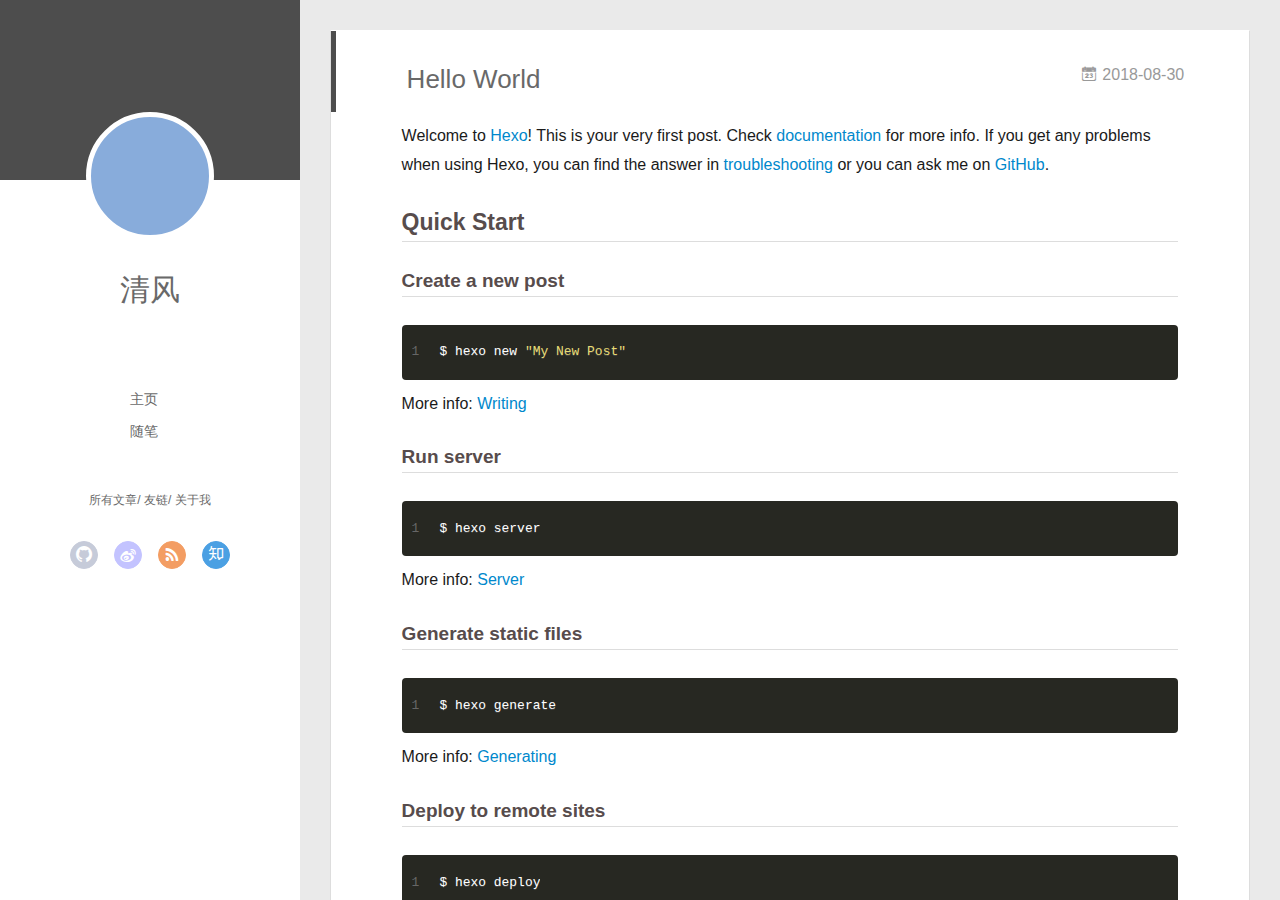
==== commit 582121cc: "Site updated: 2018-08-30 17:23:01" ====
--- a/index.html
+++ b/index.html
@@ -12,7 +12,7 @@
 <meta property="og:title" content="Hexo">
 <meta property="og:url" content="http://yoursite.com/index.html">
 <meta property="og:site_name" content="Hexo">
-<meta property="og:locale" content="default">
+<meta property="og:locale" content="zh-Hans">
 <meta name="twitter:card" content="summary">
 <meta name="twitter:title" content="Hexo">
   
@@ -46,7 +46,7 @@
 			<img src="" class="js-avatar">
 		</a>
 		<hgroup>
-		  <h1 class="header-author"><a href="/">John Doe</a></h1>
+		  <h1 class="header-author"><a href="/">清风</a></h1>
 		</hgroup>
 		
 
@@ -104,7 +104,7 @@
 				<img src="" class="js-avatar">
 			</div>
 			<hgroup>
-			  <h1 class="header-author js-header-author">John Doe</h1>
+			  <h1 class="header-author js-header-author">清风</h1>
 			</hgroup>
 			
 			
@@ -233,7 +233,7 @@
   <div class="outer">
     <div id="footer-info">
     	<div class="footer-left">
-    		&copy; 2018 John Doe
+    		&copy; 2018 清风
     	</div>
       	<div class="footer-right">
       		<a href="http://hexo.io/" target="_blank">Hexo</a>  Theme <a href="https://github.com/litten/hexo-theme-yilia" target="_blank">Yilia</a> by Litten
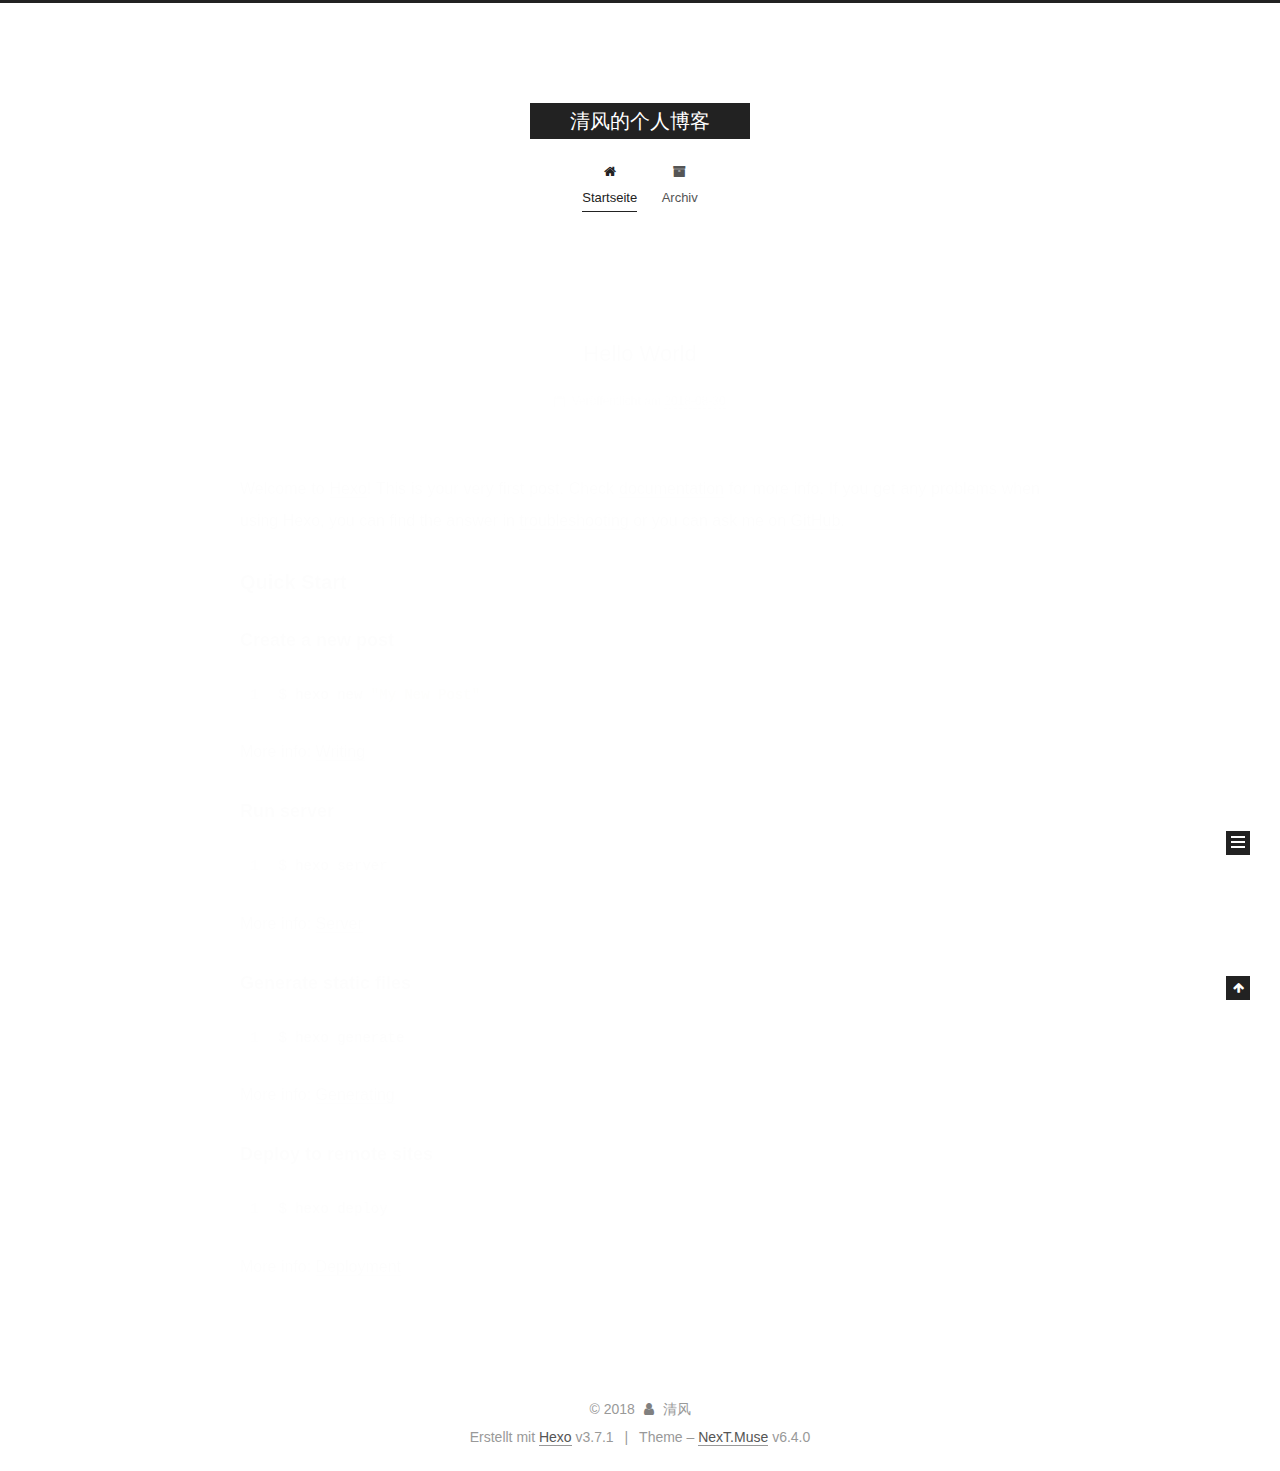
==== commit ca0b871a: "Site updated: 2018-08-30 17:44:26" ====
--- a/index.html
+++ b/index.html
@@ -1,178 +1,365 @@
 <!DOCTYPE html>
-<html>
+
+
+
+
+
+
+
+
+
+
+
+
+  
+
+
+<html class="theme-next muse use-motion" lang="zh-Hans">
 <head>
-  <meta charset="utf-8">
-  
-  <meta name="renderer" content="webkit">
-  <meta http-equiv="X-UA-Compatible" content="IE=edge" >
-  <link rel="dns-prefetch" href="http://yoursite.com">
-  <title>Hexo</title>
-  <meta name="viewport" content="width=device-width, initial-scale=1, maximum-scale=1">
+  <meta charset="UTF-8"/>
+<meta http-equiv="X-UA-Compatible" content="IE=edge" />
+<meta name="viewport" content="width=device-width, initial-scale=1, maximum-scale=2"/>
+<meta name="theme-color" content="#222">
+
+
+
+
+
+
+
+
+
+
+
+
+<meta http-equiv="Cache-Control" content="no-transform" />
+<meta http-equiv="Cache-Control" content="no-siteapp" />
+
+
+
+
+
+
+
+
+
+
+
+
+
+
+
+
+
+
+
+
+
+
+<link href="/lib/font-awesome/css/font-awesome.min.css?v=4.6.2" rel="stylesheet" type="text/css" />
+
+<link href="/css/main.css?v=6.4.0" rel="stylesheet" type="text/css" />
+
+
+  <link rel="apple-touch-icon" sizes="180x180" href="/images/apple-touch-icon-next.png?v=6.4.0">
+
+
+  <link rel="icon" type="image/png" sizes="32x32" href="/images/favicon-32x32-next.png?v=6.4.0">
+
+
+  <link rel="icon" type="image/png" sizes="16x16" href="/images/favicon-16x16-next.png?v=6.4.0">
+
+
+  <link rel="mask-icon" href="/images/logo.svg?v=6.4.0" color="#222">
+
+
+
+
+
+
+
+
+
+<script type="text/javascript" id="hexo.configurations">
+  var NexT = window.NexT || {};
+  var CONFIG = {
+    root: '/',
+    scheme: 'Muse',
+    version: '6.4.0',
+    sidebar: {"position":"left","display":"post","offset":12,"b2t":false,"scrollpercent":false,"onmobile":false},
+    fancybox: false,
+    fastclick: false,
+    lazyload: false,
+    tabs: true,
+    motion: {"enable":true,"async":false,"transition":{"post_block":"fadeIn","post_header":"slideDownIn","post_body":"slideDownIn","coll_header":"slideLeftIn","sidebar":"slideUpIn"}},
+    algolia: {
+      applicationID: '',
+      apiKey: '',
+      indexName: '',
+      hits: {"per_page":10},
+      labels: {"input_placeholder":"Search for Posts","hits_empty":"We didn't find any results for the search: ${query}","hits_stats":"${hits} results found in ${time} ms"}
+    }
+  };
+</script>
+
+
+  
+
+
+
+
   <meta property="og:type" content="website">
-<meta property="og:title" content="Hexo">
+<meta property="og:title" content="清风的个人博客">
 <meta property="og:url" content="http://yoursite.com/index.html">
-<meta property="og:site_name" content="Hexo">
+<meta property="og:site_name" content="清风的个人博客">
 <meta property="og:locale" content="zh-Hans">
 <meta name="twitter:card" content="summary">
-<meta name="twitter:title" content="Hexo">
-  
-    <link rel="alternative" href="/atom.xml" title="Hexo" type="application/atom+xml">
-  
-  
-    <link rel="icon" href="/favicon.png">
-  
-  <link rel="stylesheet" type="text/css" href="/./main.0cf68a.css">
+<meta name="twitter:title" content="清风的个人博客">
+
+
+
+
+
+
+  <link rel="canonical" href="http://yoursite.com/"/>
+
+
+
+<script type="text/javascript" id="page.configurations">
+  CONFIG.page = {
+    sidebar: "",
+  };
+</script>
+
+  <title>清风的个人博客</title>
+  
+
+
+
+
+
+
+
+
+
+  <noscript>
   <style type="text/css">
-  
-    #container.show {
-      background: linear-gradient(200deg,#a0cfe4,#e8c37e);
+    .use-motion .motion-element,
+    .use-motion .brand,
+    .use-motion .menu-item,
+    .sidebar-inner,
+    .use-motion .post-block,
+    .use-motion .pagination,
+    .use-motion .comments,
+    .use-motion .post-header,
+    .use-motion .post-body,
+    .use-motion .collection-title { opacity: initial; }
+
+    .use-motion .logo,
+    .use-motion .site-title,
+    .use-motion .site-subtitle {
+      opacity: initial;
+      top: initial;
+    }
+
+    .use-motion {
+      .logo-line-before i { left: initial; }
+      .logo-line-after i { right: initial; }
     }
   </style>
-  
-
-  
+</noscript>
 
 </head>
 
-<body>
-  <div id="container" q-class="show:isCtnShow">
-    <canvas id="anm-canvas" class="anm-canvas"></canvas>
-    <div class="left-col" q-class="show:isShow">
-      
-<div class="overlay" style="background: #4d4d4d"></div>
-<div class="intrude-less">
-	<header id="header" class="inner">
-		<a href="/" class="profilepic">
-			<img src="" class="js-avatar">
-		</a>
-		<hgroup>
-		  <h1 class="header-author"><a href="/">清风</a></h1>
-		</hgroup>
-		
-
-		<nav class="header-menu">
-			<ul>
-			
-				<li><a href="/">主页</a></li>
-	        
-				<li><a href="/tags/随笔/">随笔</a></li>
-	        
-			</ul>
-		</nav>
-		<nav class="header-smart-menu">
-    		
-    			
-    			<a q-on="click: openSlider(e, 'innerArchive')" href="javascript:void(0)">所有文章</a>
-    			
-            
-    			
-    			<a q-on="click: openSlider(e, 'friends')" href="javascript:void(0)">友链</a>
-    			
-            
-    			
-    			<a q-on="click: openSlider(e, 'aboutme')" href="javascript:void(0)">关于我</a>
-    			
-            
-		</nav>
-		<nav class="header-nav">
-			<div class="social">
-				
-					<a class="github" target="_blank" href="#" title="github"><i class="icon-github"></i></a>
-		        
-					<a class="weibo" target="_blank" href="#" title="weibo"><i class="icon-weibo"></i></a>
-		        
-					<a class="rss" target="_blank" href="#" title="rss"><i class="icon-rss"></i></a>
-		        
-					<a class="zhihu" target="_blank" href="#" title="zhihu"><i class="icon-zhihu"></i></a>
-		        
-			</div>
-		</nav>
-	</header>		
+<body itemscope itemtype="http://schema.org/WebPage" lang="zh-Hans">
+
+  
+  
+    
+  
+
+  <div class="container sidebar-position-left 
+  page-home">
+    <div class="headband"></div>
+
+    <header id="header" class="header" itemscope itemtype="http://schema.org/WPHeader">
+      <div class="header-inner"><div class="site-brand-wrapper">
+  <div class="site-meta ">
+    
+
+    <div class="custom-logo-site-title">
+      <a href="/" class="brand" rel="start">
+        <span class="logo-line-before"><i></i></span>
+        <span class="site-title">清风的个人博客</span>
+        <span class="logo-line-after"><i></i></span>
+      </a>
+    </div>
+    
+  </div>
+
+  <div class="site-nav-toggle">
+    <button aria-label="Toggle navigation bar">
+      <span class="btn-bar"></span>
+      <span class="btn-bar"></span>
+      <span class="btn-bar"></span>
+    </button>
+  </div>
 </div>
 
-    </div>
-    <div class="mid-col" q-class="show:isShow,hide:isShow|isFalse">
-      
-<nav id="mobile-nav">
-  	<div class="overlay js-overlay" style="background: #4d4d4d"></div>
-	<div class="btnctn js-mobile-btnctn">
-  		<div class="slider-trigger list" q-on="click: openSlider(e)"><i class="icon icon-sort"></i></div>
-	</div>
-	<div class="intrude-less">
-		<header id="header" class="inner">
-			<div class="profilepic">
-				<img src="" class="js-avatar">
-			</div>
-			<hgroup>
-			  <h1 class="header-author js-header-author">清风</h1>
-			</hgroup>
-			
-			
-			
-				
-			
-				
-			
-			
-			
-			<nav class="header-nav">
-				<div class="social">
-					
-						<a class="github" target="_blank" href="#" title="github"><i class="icon-github"></i></a>
-			        
-						<a class="weibo" target="_blank" href="#" title="weibo"><i class="icon-weibo"></i></a>
-			        
-						<a class="rss" target="_blank" href="#" title="rss"><i class="icon-rss"></i></a>
-			        
-						<a class="zhihu" target="_blank" href="#" title="zhihu"><i class="icon-zhihu"></i></a>
-			        
-				</div>
-			</nav>
-
-			<nav class="header-menu js-header-menu">
-				<ul style="width: 50%">
-				
-				
-					<li style="width: 50%"><a href="/">主页</a></li>
-		        
-					<li style="width: 50%"><a href="/tags/随笔/">随笔</a></li>
-		        
-				</ul>
-			</nav>
-		</header>				
-	</div>
-	<div class="mobile-mask" style="display:none" q-show="isShow"></div>
+
+
+<nav class="site-nav">
+  
+    <ul id="menu" class="menu">
+      
+        
+        
+        
+          
+          <li class="menu-item menu-item-home menu-item-active">
+    <a href="/" rel="section">
+      <i class="menu-item-icon fa fa-fw fa-home"></i> <br />Startseite</a>
+  </li>
+        
+        
+        
+          
+          <li class="menu-item menu-item-archives">
+    <a href="/archives/" rel="section">
+      <i class="menu-item-icon fa fa-fw fa-archive"></i> <br />Archiv</a>
+  </li>
+
+      
+      
+    </ul>
+  
+
+  
+    
+
+  
+
+  
 </nav>
 
-      <div id="wrapper" class="body-wrap">
-        <div class="menu-l">
-          <div class="canvas-wrap">
-            <canvas data-colors="#eaeaea" data-sectionHeight="100" data-contentId="js-content" id="myCanvas1" class="anm-canvas"></canvas>
-          </div>
-          <div id="js-content" class="content-ll">
-            
-  
-    <article id="post-hello-world" class="article article-type-post  article-index" itemscope itemprop="blogPost">
-  <div class="article-inner">
-    
-      <header class="article-header">
-        
-  
-    <h1 itemprop="name">
-      <a class="article-title" href="/2018/08/30/hello-world/">Hello World</a>
-    </h1>
-  
-
-        
-        <a href="/2018/08/30/hello-world/" class="archive-article-date">
-  	<time datetime="2018-08-30T08:41:32.021Z" itemprop="datePublished"><i class="icon-calendar icon"></i>2018-08-30</time>
-</a>
-        
+
+
+  
+
+
+
+</div>
+    </header>
+
+    
+
+
+    <main id="main" class="main">
+      <div class="main-inner">
+        <div class="content-wrap">
+          
+          <div id="content" class="content">
+            
+  <section id="posts" class="posts-expand">
+    
+      
+
+  
+
+  
+  
+  
+
+  
+
+  <article class="post post-type-normal" itemscope itemtype="http://schema.org/Article">
+  
+  
+  
+  <div class="post-block">
+    <link itemprop="mainEntityOfPage" href="http://yoursite.com/2018/08/30/hello-world/">
+
+    <span hidden itemprop="author" itemscope itemtype="http://schema.org/Person">
+      <meta itemprop="name" content="清风">
+      <meta itemprop="description" content="">
+      <meta itemprop="image" content="/images/avatar.gif">
+    </span>
+
+    <span hidden itemprop="publisher" itemscope itemtype="http://schema.org/Organization">
+      <meta itemprop="name" content="清风的个人博客">
+    </span>
+
+    
+      <header class="post-header">
+
+        
+        
+          <h1 class="post-title" itemprop="name headline">
+                
+                <a class="post-title-link" href="/2018/08/30/hello-world/" itemprop="url">
+                  Hello World
+                </a>
+              
+            
+          </h1>
+        
+
+        <div class="post-meta">
+          <span class="post-time">
+
+            
+            
+            
+
+            
+              <span class="post-meta-item-icon">
+                <i class="fa fa-calendar-o"></i>
+              </span>
+              
+                <span class="post-meta-item-text">Veröffentlicht am</span>
+              
+
+              
+                
+              
+
+              <time title="Post created: 2018-08-30 16:41:32" itemprop="dateCreated datePublished" datetime="2018-08-30T16:41:32+08:00">2018-08-30</time>
+            
+
+            
+          </span>
+
+          
+
+          
+            
+          
+
+          
+          
+
+          
+
+          
+
+          
+
+        </div>
       </header>
     
-    <div class="article-entry" itemprop="articleBody">
-      
-        <p>Welcome to <a href="https://hexo.io/" target="_blank" rel="noopener">Hexo</a>! This is your very first post. Check <a href="https://hexo.io/docs/" target="_blank" rel="noopener">documentation</a> for more info. If you get any problems when using Hexo, you can find the answer in <a href="https://hexo.io/docs/troubleshooting.html" target="_blank" rel="noopener">troubleshooting</a> or you can ask me on <a href="https://github.com/hexojs/hexo/issues" target="_blank" rel="noopener">GitHub</a>.</p>
+
+    
+    
+    
+    <div class="post-body" itemprop="articleBody">
+
+      
+      
+
+      
+        
+          
+            <p>Welcome to <a href="https://hexo.io/" target="_blank" rel="noopener">Hexo</a>! This is your very first post. Check <a href="https://hexo.io/docs/" target="_blank" rel="noopener">documentation</a> for more info. If you get any problems when using Hexo, you can find the answer in <a href="https://hexo.io/docs/troubleshooting.html" target="_blank" rel="noopener">troubleshooting</a> or you can ask me on <a href="https://github.com/hexojs/hexo/issues" target="_blank" rel="noopener">GitHub</a>.</p>
 <h2 id="Quick-Start"><a href="#Quick-Start" class="headerlink" title="Quick Start"></a>Quick Start</h2><h3 id="Create-a-new-post"><a href="#Create-a-new-post" class="headerlink" title="Create a new post"></a>Create a new post</h3><figure class="highlight bash"><table><tr><td class="gutter"><pre><span class="line">1</span><br></pre></td><td class="code"><pre><span class="line">$ hexo new <span class="string">"My New Post"</span></span><br></pre></td></tr></table></figure>
 <p>More info: <a href="https://hexo.io/docs/writing.html" target="_blank" rel="noopener">Writing</a></p>
 <h3 id="Run-server"><a href="#Run-server" class="headerlink" title="Run server"></a>Run server</h3><figure class="highlight bash"><table><tr><td class="gutter"><pre><span class="line">1</span><br></pre></td><td class="code"><pre><span class="line">$ hexo server</span><br></pre></td></tr></table></figure>
@@ -182,293 +369,295 @@
 <h3 id="Deploy-to-remote-sites"><a href="#Deploy-to-remote-sites" class="headerlink" title="Deploy to remote sites"></a>Deploy to remote sites</h3><figure class="highlight bash"><table><tr><td class="gutter"><pre><span class="line">1</span><br></pre></td><td class="code"><pre><span class="line">$ hexo deploy</span><br></pre></td></tr></table></figure>
 <p>More info: <a href="https://hexo.io/docs/deployment.html" target="_blank" rel="noopener">Deployment</a></p>
 
-      
-
+          
+        
       
     </div>
-    <div class="article-info article-info-index">
-      
-      
-      
-
-      
-        <p class="article-more-link">
-          <a class="article-more-a" href="/2018/08/30/hello-world/">展开全文 >></a>
-        </p>
-      
-
-      
-      <div class="clearfix"></div>
+
+    
+
+    
+    
+    
+
+    
+
+    
+
+    
+
+    <footer class="post-footer">
+      
+
+      
+
+      
+
+      
+      
+        <div class="post-eof"></div>
+      
+    </footer>
+  </div>
+  
+  
+  
+  </article>
+
+
+    
+  </section>
+
+  
+
+
+          </div>
+          
+
+        </div>
+        
+          
+  
+  <div class="sidebar-toggle">
+    <div class="sidebar-toggle-line-wrap">
+      <span class="sidebar-toggle-line sidebar-toggle-line-first"></span>
+      <span class="sidebar-toggle-line sidebar-toggle-line-middle"></span>
+      <span class="sidebar-toggle-line sidebar-toggle-line-last"></span>
     </div>
   </div>
-</article>
-
-<aside class="wrap-side-operation">
-    <div class="mod-side-operation">
-        
-        <div class="jump-container" id="js-jump-container" style="display:none;">
-            <a href="javascript:void(0)" class="mod-side-operation__jump-to-top">
-                <i class="icon-font icon-back"></i>
-            </a>
-            <div id="js-jump-plan-container" class="jump-plan-container" style="top: -11px;">
-                <i class="icon-font icon-plane jump-plane"></i>
-            </div>
+
+  <aside id="sidebar" class="sidebar">
+    
+    <div class="sidebar-inner">
+
+      
+
+      
+
+      <section class="site-overview-wrap sidebar-panel sidebar-panel-active">
+        <div class="site-overview">
+          <div class="site-author motion-element" itemprop="author" itemscope itemtype="http://schema.org/Person">
+            
+              <p class="site-author-name" itemprop="name">清风</p>
+              <p class="site-description motion-element" itemprop="description"></p>
+          </div>
+
+          
+            <nav class="site-state motion-element">
+              
+                <div class="site-state-item site-state-posts">
+                
+                  <a href="/archives/">
+                
+                    <span class="site-state-item-count">1</span>
+                    <span class="site-state-item-name">Artikel</span>
+                  </a>
+                </div>
+              
+
+              
+
+              
+            </nav>
+          
+
+          
+
+          
+
+          
+          
+
+          
+          
+
+          
+            
+          
+          
+
         </div>
-        
-        
+      </section>
+
+      
+
+      
+
     </div>
-</aside>
-
-
-
-
-  
-  
-
-
-          </div>
-        </div>
+  </aside>
+
+
+        
       </div>
-      <footer id="footer">
-  <div class="outer">
-    <div id="footer-info">
-    	<div class="footer-left">
-    		&copy; 2018 清风
-    	</div>
-      	<div class="footer-right">
-      		<a href="http://hexo.io/" target="_blank">Hexo</a>  Theme <a href="https://github.com/litten/hexo-theme-yilia" target="_blank">Yilia</a> by Litten
-      	</div>
-    </div>
+    </main>
+
+    <footer id="footer" class="footer">
+      <div class="footer-inner">
+        <div class="copyright">&copy; <span itemprop="copyrightYear">2018</span>
+  <span class="with-love" id="animate">
+    <i class="fa fa-user"></i>
+  </span>
+  <span class="author" itemprop="copyrightHolder">清风</span>
+
+  
+
+  
+</div>
+
+
+
+
+  <div class="powered-by">Erstellt mit  <a class="theme-link" target="_blank" href="https://hexo.io">Hexo</a> v3.7.1</div>
+
+
+
+  <span class="post-meta-divider">|</span>
+
+
+
+  <div class="theme-info">Theme – <a class="theme-link" target="_blank" href="https://theme-next.org">NexT.Muse</a> v6.4.0</div>
+
+
+
+
+        
+
+
+
+
+
+
+
+
+        
+      </div>
+    </footer>
+
+    
+      <div class="back-to-top">
+        <i class="fa fa-arrow-up"></i>
+        
+      </div>
+    
+
+    
+	
+    
+
+    
   </div>
-</footer>
-    </div>
-    <script>
-	var yiliaConfig = {
-		mathjax: false,
-		isHome: true,
-		isPost: false,
-		isArchive: false,
-		isTag: false,
-		isCategory: false,
-		open_in_new: false,
-		toc_hide_index: true,
-		root: "/",
-		innerArchive: true,
-		showTags: false
-	}
+
+  
+
+<script type="text/javascript">
+  if (Object.prototype.toString.call(window.Promise) !== '[object Function]') {
+    window.Promise = null;
+  }
 </script>
 
-<script>!function(t){function n(e){if(r[e])return r[e].exports;var i=r[e]={exports:{},id:e,loaded:!1};return t[e].call(i.exports,i,i.exports,n),i.loaded=!0,i.exports}var r={};n.m=t,n.c=r,n.p="./",n(0)}([function(t,n,r){r(195),t.exports=r(191)},function(t,n,r){var e=r(3),i=r(52),o=r(27),u=r(28),c=r(53),f="prototype",a=function(t,n,r){var s,l,h,v,p=t&a.F,d=t&a.G,y=t&a.S,g=t&a.P,b=t&a.B,m=d?e:y?e[n]||(e[n]={}):(e[n]||{})[f],x=d?i:i[n]||(i[n]={}),w=x[f]||(x[f]={});d&&(r=n);for(s in r)l=!p&&m&&void 0!==m[s],h=(l?m:r)[s],v=b&&l?c(h,e):g&&"function"==typeof h?c(Function.call,h):h,m&&u(m,s,h,t&a.U),x[s]!=h&&o(x,s,v),g&&w[s]!=h&&(w[s]=h)};e.core=i,a.F=1,a.G=2,a.S=4,a.P=8,a.B=16,a.W=32,a.U=64,a.R=128,t.exports=a},function(t,n,r){var e=r(6);t.exports=function(t){if(!e(t))throw TypeError(t+" is not an object!");return t}},function(t,n){var r=t.exports="undefined"!=typeof window&&window.Math==Math?window:"undefined"!=typeof self&&self.Math==Math?self:Function("return this")();"number"==typeof __g&&(__g=r)},function(t,n){t.exports=function(t){try{return!!t()}catch(t){return!0}}},function(t,n){var r=t.exports="undefined"!=typeof window&&window.Math==Math?window:"undefined"!=typeof self&&self.Math==Math?self:Function("return this")();"number"==typeof __g&&(__g=r)},function(t,n){t.exports=function(t){return"object"==typeof t?null!==t:"function"==typeof t}},function(t,n,r){var e=r(126)("wks"),i=r(76),o=r(3).Symbol,u="function"==typeof o;(t.exports=function(t){return e[t]||(e[t]=u&&o[t]||(u?o:i)("Symbol."+t))}).store=e},function(t,n){var r={}.hasOwnProperty;t.exports=function(t,n){return r.call(t,n)}},function(t,n,r){var e=r(94),i=r(33);t.exports=function(t){return e(i(t))}},function(t,n,r){t.exports=!r(4)(function(){return 7!=Object.defineProperty({},"a",{get:function(){return 7}}).a})},function(t,n,r){var e=r(2),i=r(167),o=r(50),u=Object.defineProperty;n.f=r(10)?Object.defineProperty:function(t,n,r){if(e(t),n=o(n,!0),e(r),i)try{return u(t,n,r)}catch(t){}if("get"in r||"set"in r)throw TypeError("Accessors not supported!");return"value"in r&&(t[n]=r.value),t}},function(t,n,r){t.exports=!r(18)(function(){return 7!=Object.defineProperty({},"a",{get:function(){return 7}}).a})},function(t,n,r){var e=r(14),i=r(22);t.exports=r(12)?function(t,n,r){return e.f(t,n,i(1,r))}:function(t,n,r){return t[n]=r,t}},function(t,n,r){var e=r(20),i=r(58),o=r(42),u=Object.defineProperty;n.f=r(12)?Object.defineProperty:function(t,n,r){if(e(t),n=o(n,!0),e(r),i)try{return u(t,n,r)}catch(t){}if("get"in r||"set"in r)throw TypeError("Accessors not supported!");return"value"in r&&(t[n]=r.value),t}},function(t,n,r){var e=r(40)("wks"),i=r(23),o=r(5).Symbol,u="function"==typeof o;(t.exports=function(t){return e[t]||(e[t]=u&&o[t]||(u?o:i)("Symbol."+t))}).store=e},function(t,n,r){var e=r(67),i=Math.min;t.exports=function(t){return t>0?i(e(t),9007199254740991):0}},function(t,n,r){var e=r(46);t.exports=function(t){return Object(e(t))}},function(t,n){t.exports=function(t){try{return!!t()}catch(t){return!0}}},function(t,n,r){var e=r(63),i=r(34);t.exports=Object.keys||function(t){return e(t,i)}},function(t,n,r){var e=r(21);t.exports=function(t){if(!e(t))throw TypeError(t+" is not an object!");return t}},function(t,n){t.exports=function(t){return"object"==typeof t?null!==t:"function"==typeof t}},function(t,n){t.exports=function(t,n){return{enumerable:!(1&t),configurable:!(2&t),writable:!(4&t),value:n}}},function(t,n){var r=0,e=Math.random();t.exports=function(t){return"Symbol(".concat(void 0===t?"":t,")_",(++r+e).toString(36))}},function(t,n){var r={}.hasOwnProperty;t.exports=function(t,n){return r.call(t,n)}},function(t,n){var r=t.exports={version:"2.4.0"};"number"==typeof __e&&(__e=r)},function(t,n){t.exports=function(t){if("function"!=typeof t)throw TypeError(t+" is not a function!");return t}},function(t,n,r){var e=r(11),i=r(66);t.exports=r(10)?function(t,n,r){return e.f(t,n,i(1,r))}:function(t,n,r){return t[n]=r,t}},function(t,n,r){var e=r(3),i=r(27),o=r(24),u=r(76)("src"),c="toString",f=Function[c],a=(""+f).split(c);r(52).inspectSource=function(t){return f.call(t)},(t.exports=function(t,n,r,c){var f="function"==typeof r;f&&(o(r,"name")||i(r,"name",n)),t[n]!==r&&(f&&(o(r,u)||i(r,u,t[n]?""+t[n]:a.join(String(n)))),t===e?t[n]=r:c?t[n]?t[n]=r:i(t,n,r):(delete t[n],i(t,n,r)))})(Function.prototype,c,function(){return"function"==typeof this&&this[u]||f.call(this)})},function(t,n,r){var e=r(1),i=r(4),o=r(46),u=function(t,n,r,e){var i=String(o(t)),u="<"+n;return""!==r&&(u+=" "+r+'="'+String(e).replace(/"/g,"&quot;")+'"'),u+">"+i+"</"+n+">"};t.exports=function(t,n){var r={};r[t]=n(u),e(e.P+e.F*i(function(){var n=""[t]('"');return n!==n.toLowerCase()||n.split('"').length>3}),"String",r)}},function(t,n,r){var e=r(115),i=r(46);t.exports=function(t){return e(i(t))}},function(t,n,r){var e=r(116),i=r(66),o=r(30),u=r(50),c=r(24),f=r(167),a=Object.getOwnPropertyDescriptor;n.f=r(10)?a:function(t,n){if(t=o(t),n=u(n,!0),f)try{return a(t,n)}catch(t){}if(c(t,n))return i(!e.f.call(t,n),t[n])}},function(t,n,r){var e=r(24),i=r(17),o=r(145)("IE_PROTO"),u=Object.prototype;t.exports=Object.getPrototypeOf||function(t){return t=i(t),e(t,o)?t[o]:"function"==typeof t.constructor&&t instanceof t.constructor?t.constructor.prototype:t instanceof Object?u:null}},function(t,n){t.exports=function(t){if(void 0==t)throw TypeError("Can't call method on  "+t);return t}},function(t,n){t.exports="constructor,hasOwnProperty,isPrototypeOf,propertyIsEnumerable,toLocaleString,toString,valueOf".split(",")},function(t,n){t.exports={}},function(t,n){t.exports=!0},function(t,n){n.f={}.propertyIsEnumerable},function(t,n,r){var e=r(14).f,i=r(8),o=r(15)("toStringTag");t.exports=function(t,n,r){t&&!i(t=r?t:t.prototype,o)&&e(t,o,{configurable:!0,value:n})}},function(t,n,r){var e=r(40)("keys"),i=r(23);t.exports=function(t){return e[t]||(e[t]=i(t))}},function(t,n,r){var e=r(5),i="__core-js_shared__",o=e[i]||(e[i]={});t.exports=function(t){return o[t]||(o[t]={})}},function(t,n){var r=Math.ceil,e=Math.floor;t.exports=function(t){return isNaN(t=+t)?0:(t>0?e:r)(t)}},function(t,n,r){var e=r(21);t.exports=function(t,n){if(!e(t))return t;var r,i;if(n&&"function"==typeof(r=t.toString)&&!e(i=r.call(t)))return i;if("function"==typeof(r=t.valueOf)&&!e(i=r.call(t)))return i;if(!n&&"function"==typeof(r=t.toString)&&!e(i=r.call(t)))return i;throw TypeError("Can't convert object to primitive value")}},function(t,n,r){var e=r(5),i=r(25),o=r(36),u=r(44),c=r(14).f;t.exports=function(t){var n=i.Symbol||(i.Symbol=o?{}:e.Symbol||{});"_"==t.charAt(0)||t in n||c(n,t,{value:u.f(t)})}},function(t,n,r){n.f=r(15)},function(t,n){var r={}.toString;t.exports=function(t){return r.call(t).slice(8,-1)}},function(t,n){t.exports=function(t){if(void 0==t)throw TypeError("Can't call method on  "+t);return t}},function(t,n,r){var e=r(4);t.exports=function(t,n){return!!t&&e(function(){n?t.call(null,function(){},1):t.call(null)})}},function(t,n,r){var e=r(53),i=r(115),o=r(17),u=r(16),c=r(203);t.exports=function(t,n){var r=1==t,f=2==t,a=3==t,s=4==t,l=6==t,h=5==t||l,v=n||c;return function(n,c,p){for(var d,y,g=o(n),b=i(g),m=e(c,p,3),x=u(b.length),w=0,S=r?v(n,x):f?v(n,0):void 0;x>w;w++)if((h||w in b)&&(d=b[w],y=m(d,w,g),t))if(r)S[w]=y;else if(y)switch(t){case 3:return!0;case 5:return d;case 6:return w;case 2:S.push(d)}else if(s)return!1;return l?-1:a||s?s:S}}},function(t,n,r){var e=r(1),i=r(52),o=r(4);t.exports=function(t,n){var r=(i.Object||{})[t]||Object[t],u={};u[t]=n(r),e(e.S+e.F*o(function(){r(1)}),"Object",u)}},function(t,n,r){var e=r(6);t.exports=function(t,n){if(!e(t))return t;var r,i;if(n&&"function"==typeof(r=t.toString)&&!e(i=r.call(t)))return i;if("function"==typeof(r=t.valueOf)&&!e(i=r.call(t)))return i;if(!n&&"function"==typeof(r=t.toString)&&!e(i=r.call(t)))return i;throw TypeError("Can't convert object to primitive value")}},function(t,n,r){var e=r(5),i=r(25),o=r(91),u=r(13),c="prototype",f=function(t,n,r){var a,s,l,h=t&f.F,v=t&f.G,p=t&f.S,d=t&f.P,y=t&f.B,g=t&f.W,b=v?i:i[n]||(i[n]={}),m=b[c],x=v?e:p?e[n]:(e[n]||{})[c];v&&(r=n);for(a in r)(s=!h&&x&&void 0!==x[a])&&a in b||(l=s?x[a]:r[a],b[a]=v&&"function"!=typeof x[a]?r[a]:y&&s?o(l,e):g&&x[a]==l?function(t){var n=function(n,r,e){if(this instanceof t){switch(arguments.length){case 0:return new t;case 1:return new t(n);case 2:return new t(n,r)}return new t(n,r,e)}return t.apply(this,arguments)};return n[c]=t[c],n}(l):d&&"function"==typeof l?o(Function.call,l):l,d&&((b.virtual||(b.virtual={}))[a]=l,t&f.R&&m&&!m[a]&&u(m,a,l)))};f.F=1,f.G=2,f.S=4,f.P=8,f.B=16,f.W=32,f.U=64,f.R=128,t.exports=f},function(t,n){var r=t.exports={version:"2.4.0"};"number"==typeof __e&&(__e=r)},function(t,n,r){var e=r(26);t.exports=function(t,n,r){if(e(t),void 0===n)return t;switch(r){case 1:return function(r){return t.call(n,r)};case 2:return function(r,e){return t.call(n,r,e)};case 3:return function(r,e,i){return t.call(n,r,e,i)}}return function(){return t.apply(n,arguments)}}},function(t,n,r){var e=r(183),i=r(1),o=r(126)("metadata"),u=o.store||(o.store=new(r(186))),c=function(t,n,r){var i=u.get(t);if(!i){if(!r)return;u.set(t,i=new e)}var o=i.get(n);if(!o){if(!r)return;i.set(n,o=new e)}return o},f=function(t,n,r){var e=c(n,r,!1);return void 0!==e&&e.has(t)},a=function(t,n,r){var e=c(n,r,!1);return void 0===e?void 0:e.get(t)},s=function(t,n,r,e){c(r,e,!0).set(t,n)},l=function(t,n){var r=c(t,n,!1),e=[];return r&&r.forEach(function(t,n){e.push(n)}),e},h=function(t){return void 0===t||"symbol"==typeof t?t:String(t)},v=function(t){i(i.S,"Reflect",t)};t.exports={store:u,map:c,has:f,get:a,set:s,keys:l,key:h,exp:v}},function(t,n,r){"use strict";if(r(10)){var e=r(69),i=r(3),o=r(4),u=r(1),c=r(127),f=r(152),a=r(53),s=r(68),l=r(66),h=r(27),v=r(73),p=r(67),d=r(16),y=r(75),g=r(50),b=r(24),m=r(180),x=r(114),w=r(6),S=r(17),_=r(137),O=r(70),E=r(32),P=r(71).f,j=r(154),F=r(76),M=r(7),A=r(48),N=r(117),T=r(146),I=r(155),k=r(80),L=r(123),R=r(74),C=r(130),D=r(160),U=r(11),W=r(31),G=U.f,B=W.f,V=i.RangeError,z=i.TypeError,q=i.Uint8Array,K="ArrayBuffer",J="Shared"+K,Y="BYTES_PER_ELEMENT",H="prototype",$=Array[H],X=f.ArrayBuffer,Q=f.DataView,Z=A(0),tt=A(2),nt=A(3),rt=A(4),et=A(5),it=A(6),ot=N(!0),ut=N(!1),ct=I.values,ft=I.keys,at=I.entries,st=$.lastIndexOf,lt=$.reduce,ht=$.reduceRight,vt=$.join,pt=$.sort,dt=$.slice,yt=$.toString,gt=$.toLocaleString,bt=M("iterator"),mt=M("toStringTag"),xt=F("typed_constructor"),wt=F("def_constructor"),St=c.CONSTR,_t=c.TYPED,Ot=c.VIEW,Et="Wrong length!",Pt=A(1,function(t,n){return Tt(T(t,t[wt]),n)}),jt=o(function(){return 1===new q(new Uint16Array([1]).buffer)[0]}),Ft=!!q&&!!q[H].set&&o(function(){new q(1).set({})}),Mt=function(t,n){if(void 0===t)throw z(Et);var r=+t,e=d(t);if(n&&!m(r,e))throw V(Et);return e},At=function(t,n){var r=p(t);if(r<0||r%n)throw V("Wrong offset!");return r},Nt=function(t){if(w(t)&&_t in t)return t;throw z(t+" is not a typed array!")},Tt=function(t,n){if(!(w(t)&&xt in t))throw z("It is not a typed array constructor!");return new t(n)},It=function(t,n){return kt(T(t,t[wt]),n)},kt=function(t,n){for(var r=0,e=n.length,i=Tt(t,e);e>r;)i[r]=n[r++];return i},Lt=function(t,n,r){G(t,n,{get:function(){return this._d[r]}})},Rt=function(t){var n,r,e,i,o,u,c=S(t),f=arguments.length,s=f>1?arguments[1]:void 0,l=void 0!==s,h=j(c);if(void 0!=h&&!_(h)){for(u=h.call(c),e=[],n=0;!(o=u.next()).done;n++)e.push(o.value);c=e}for(l&&f>2&&(s=a(s,arguments[2],2)),n=0,r=d(c.length),i=Tt(this,r);r>n;n++)i[n]=l?s(c[n],n):c[n];return i},Ct=function(){for(var t=0,n=arguments.length,r=Tt(this,n);n>t;)r[t]=arguments[t++];return r},Dt=!!q&&o(function(){gt.call(new q(1))}),Ut=function(){return gt.apply(Dt?dt.call(Nt(this)):Nt(this),arguments)},Wt={copyWithin:function(t,n){return D.call(Nt(this),t,n,arguments.length>2?arguments[2]:void 0)},every:function(t){return rt(Nt(this),t,arguments.length>1?arguments[1]:void 0)},fill:function(t){return C.apply(Nt(this),arguments)},filter:function(t){return It(this,tt(Nt(this),t,arguments.length>1?arguments[1]:void 0))},find:function(t){return et(Nt(this),t,arguments.length>1?arguments[1]:void 0)},findIndex:function(t){return it(Nt(this),t,arguments.length>1?arguments[1]:void 0)},forEach:function(t){Z(Nt(this),t,arguments.length>1?arguments[1]:void 0)},indexOf:function(t){return ut(Nt(this),t,arguments.length>1?arguments[1]:void 0)},includes:function(t){return ot(Nt(this),t,arguments.length>1?arguments[1]:void 0)},join:function(t){return vt.apply(Nt(this),arguments)},lastIndexOf:function(t){return st.apply(Nt(this),arguments)},map:function(t){return Pt(Nt(this),t,arguments.length>1?arguments[1]:void 0)},reduce:function(t){return lt.apply(Nt(this),arguments)},reduceRight:function(t){return ht.apply(Nt(this),arguments)},reverse:function(){for(var t,n=this,r=Nt(n).length,e=Math.floor(r/2),i=0;i<e;)t=n[i],n[i++]=n[--r],n[r]=t;return n},some:function(t){return nt(Nt(this),t,arguments.length>1?arguments[1]:void 0)},sort:function(t){return pt.call(Nt(this),t)},subarray:function(t,n){var r=Nt(this),e=r.length,i=y(t,e);return new(T(r,r[wt]))(r.buffer,r.byteOffset+i*r.BYTES_PER_ELEMENT,d((void 0===n?e:y(n,e))-i))}},Gt=function(t,n){return It(this,dt.call(Nt(this),t,n))},Bt=function(t){Nt(this);var n=At(arguments[1],1),r=this.length,e=S(t),i=d(e.length),o=0;if(i+n>r)throw V(Et);for(;o<i;)this[n+o]=e[o++]},Vt={entries:function(){return at.call(Nt(this))},keys:function(){return ft.call(Nt(this))},values:function(){return ct.call(Nt(this))}},zt=function(t,n){return w(t)&&t[_t]&&"symbol"!=typeof n&&n in t&&String(+n)==String(n)},qt=function(t,n){return zt(t,n=g(n,!0))?l(2,t[n]):B(t,n)},Kt=function(t,n,r){return!(zt(t,n=g(n,!0))&&w(r)&&b(r,"value"))||b(r,"get")||b(r,"set")||r.configurable||b(r,"writable")&&!r.writable||b(r,"enumerable")&&!r.enumerable?G(t,n,r):(t[n]=r.value,t)};St||(W.f=qt,U.f=Kt),u(u.S+u.F*!St,"Object",{getOwnPropertyDescriptor:qt,defineProperty:Kt}),o(function(){yt.call({})})&&(yt=gt=function(){return vt.call(this)});var Jt=v({},Wt);v(Jt,Vt),h(Jt,bt,Vt.values),v(Jt,{slice:Gt,set:Bt,constructor:function(){},toString:yt,toLocaleString:Ut}),Lt(Jt,"buffer","b"),Lt(Jt,"byteOffset","o"),Lt(Jt,"byteLength","l"),Lt(Jt,"length","e"),G(Jt,mt,{get:function(){return this[_t]}}),t.exports=function(t,n,r,f){f=!!f;var a=t+(f?"Clamped":"")+"Array",l="Uint8Array"!=a,v="get"+t,p="set"+t,y=i[a],g=y||{},b=y&&E(y),m=!y||!c.ABV,S={},_=y&&y[H],j=function(t,r){var e=t._d;return e.v[v](r*n+e.o,jt)},F=function(t,r,e){var i=t._d;f&&(e=(e=Math.round(e))<0?0:e>255?255:255&e),i.v[p](r*n+i.o,e,jt)},M=function(t,n){G(t,n,{get:function(){return j(this,n)},set:function(t){return F(this,n,t)},enumerable:!0})};m?(y=r(function(t,r,e,i){s(t,y,a,"_d");var o,u,c,f,l=0,v=0;if(w(r)){if(!(r instanceof X||(f=x(r))==K||f==J))return _t in r?kt(y,r):Rt.call(y,r);o=r,v=At(e,n);var p=r.byteLength;if(void 0===i){if(p%n)throw V(Et);if((u=p-v)<0)throw V(Et)}else if((u=d(i)*n)+v>p)throw V(Et);c=u/n}else c=Mt(r,!0),u=c*n,o=new X(u);for(h(t,"_d",{b:o,o:v,l:u,e:c,v:new Q(o)});l<c;)M(t,l++)}),_=y[H]=O(Jt),h(_,"constructor",y)):L(function(t){new y(null),new y(t)},!0)||(y=r(function(t,r,e,i){s(t,y,a);var o;return w(r)?r instanceof X||(o=x(r))==K||o==J?void 0!==i?new g(r,At(e,n),i):void 0!==e?new g(r,At(e,n)):new g(r):_t in r?kt(y,r):Rt.call(y,r):new g(Mt(r,l))}),Z(b!==Function.prototype?P(g).concat(P(b)):P(g),function(t){t in y||h(y,t,g[t])}),y[H]=_,e||(_.constructor=y));var A=_[bt],N=!!A&&("values"==A.name||void 0==A.name),T=Vt.values;h(y,xt,!0),h(_,_t,a),h(_,Ot,!0),h(_,wt,y),(f?new y(1)[mt]==a:mt in _)||G(_,mt,{get:function(){return a}}),S[a]=y,u(u.G+u.W+u.F*(y!=g),S),u(u.S,a,{BYTES_PER_ELEMENT:n,from:Rt,of:Ct}),Y in _||h(_,Y,n),u(u.P,a,Wt),R(a),u(u.P+u.F*Ft,a,{set:Bt}),u(u.P+u.F*!N,a,Vt),u(u.P+u.F*(_.toString!=yt),a,{toString:yt}),u(u.P+u.F*o(function(){new y(1).slice()}),a,{slice:Gt}),u(u.P+u.F*(o(function(){return[1,2].toLocaleString()!=new y([1,2]).toLocaleString()})||!o(function(){_.toLocaleString.call([1,2])})),a,{toLocaleString:Ut}),k[a]=N?A:T,e||N||h(_,bt,T)}}else t.exports=function(){}},function(t,n){var r={}.toString;t.exports=function(t){return r.call(t).slice(8,-1)}},function(t,n,r){var e=r(21),i=r(5).document,o=e(i)&&e(i.createElement);t.exports=function(t){return o?i.createElement(t):{}}},function(t,n,r){t.exports=!r(12)&&!r(18)(function(){return 7!=Object.defineProperty(r(57)("div"),"a",{get:function(){return 7}}).a})},function(t,n,r){"use strict";var e=r(36),i=r(51),o=r(64),u=r(13),c=r(8),f=r(35),a=r(96),s=r(38),l=r(103),h=r(15)("iterator"),v=!([].keys&&"next"in[].keys()),p="keys",d="values",y=function(){return this};t.exports=function(t,n,r,g,b,m,x){a(r,n,g);var w,S,_,O=function(t){if(!v&&t in F)return F[t];switch(t){case p:case d:return function(){return new r(this,t)}}return function(){return new r(this,t)}},E=n+" Iterator",P=b==d,j=!1,F=t.prototype,M=F[h]||F["@@iterator"]||b&&F[b],A=M||O(b),N=b?P?O("entries"):A:void 0,T="Array"==n?F.entries||M:M;if(T&&(_=l(T.call(new t)))!==Object.prototype&&(s(_,E,!0),e||c(_,h)||u(_,h,y)),P&&M&&M.name!==d&&(j=!0,A=function(){return M.call(this)}),e&&!x||!v&&!j&&F[h]||u(F,h,A),f[n]=A,f[E]=y,b)if(w={values:P?A:O(d),keys:m?A:O(p),entries:N},x)for(S in w)S in F||o(F,S,w[S]);else i(i.P+i.F*(v||j),n,w);return w}},function(t,n,r){var e=r(20),i=r(100),o=r(34),u=r(39)("IE_PROTO"),c=function(){},f="prototype",a=function(){var t,n=r(57)("iframe"),e=o.length;for(n.style.display="none",r(93).appendChild(n),n.src="javascript:",t=n.contentWindow.document,t.open(),t.write("<script>document.F=Object<\/script>"),t.close(),a=t.F;e--;)delete a[f][o[e]];return a()};t.exports=Object.create||function(t,n){var r;return null!==t?(c[f]=e(t),r=new c,c[f]=null,r[u]=t):r=a(),void 0===n?r:i(r,n)}},function(t,n,r){var e=r(63),i=r(34).concat("length","prototype");n.f=Object.getOwnPropertyNames||function(t){return e(t,i)}},function(t,n){n.f=Object.getOwnPropertySymbols},function(t,n,r){var e=r(8),i=r(9),o=r(90)(!1),u=r(39)("IE_PROTO");t.exports=function(t,n){var r,c=i(t),f=0,a=[];for(r in c)r!=u&&e(c,r)&&a.push(r);for(;n.length>f;)e(c,r=n[f++])&&(~o(a,r)||a.push(r));return a}},function(t,n,r){t.exports=r(13)},function(t,n,r){var e=r(76)("meta"),i=r(6),o=r(24),u=r(11).f,c=0,f=Object.isExtensible||function(){return!0},a=!r(4)(function(){return f(Object.preventExtensions({}))}),s=function(t){u(t,e,{value:{i:"O"+ ++c,w:{}}})},l=function(t,n){if(!i(t))return"symbol"==typeof t?t:("string"==typeof t?"S":"P")+t;if(!o(t,e)){if(!f(t))return"F";if(!n)return"E";s(t)}return t[e].i},h=function(t,n){if(!o(t,e)){if(!f(t))return!0;if(!n)return!1;s(t)}return t[e].w},v=function(t){return a&&p.NEED&&f(t)&&!o(t,e)&&s(t),t},p=t.exports={KEY:e,NEED:!1,fastKey:l,getWeak:h,onFreeze:v}},function(t,n){t.exports=function(t,n){return{enumerable:!(1&t),configurable:!(2&t),writable:!(4&t),value:n}}},function(t,n){var r=Math.ceil,e=Math.floor;t.exports=function(t){return isNaN(t=+t)?0:(t>0?e:r)(t)}},function(t,n){t.exports=function(t,n,r,e){if(!(t instanceof n)||void 0!==e&&e in t)throw TypeError(r+": incorrect invocation!");return t}},function(t,n){t.exports=!1},function(t,n,r){var e=r(2),i=r(173),o=r(133),u=r(145)("IE_PROTO"),c=function(){},f="prototype",a=function(){var t,n=r(132)("iframe"),e=o.length;for(n.style.display="none",r(135).appendChild(n),n.src="javascript:",t=n.contentWindow.document,t.open(),t.write("<script>document.F=Object<\/script>"),t.close(),a=t.F;e--;)delete a[f][o[e]];return a()};t.exports=Object.create||function(t,n){var r;return null!==t?(c[f]=e(t),r=new c,c[f]=null,r[u]=t):r=a(),void 0===n?r:i(r,n)}},function(t,n,r){var e=r(175),i=r(133).concat("length","prototype");n.f=Object.getOwnPropertyNames||function(t){return e(t,i)}},function(t,n,r){var e=r(175),i=r(133);t.exports=Object.keys||function(t){return e(t,i)}},function(t,n,r){var e=r(28);t.exports=function(t,n,r){for(var i in n)e(t,i,n[i],r);return t}},function(t,n,r){"use strict";var e=r(3),i=r(11),o=r(10),u=r(7)("species");t.exports=function(t){var n=e[t];o&&n&&!n[u]&&i.f(n,u,{configurable:!0,get:function(){return this}})}},function(t,n,r){var e=r(67),i=Math.max,o=Math.min;t.exports=function(t,n){return t=e(t),t<0?i(t+n,0):o(t,n)}},function(t,n){var r=0,e=Math.random();t.exports=function(t){return"Symbol(".concat(void 0===t?"":t,")_",(++r+e).toString(36))}},function(t,n,r){var e=r(33);t.exports=function(t){return Object(e(t))}},function(t,n,r){var e=r(7)("unscopables"),i=Array.prototype;void 0==i[e]&&r(27)(i,e,{}),t.exports=function(t){i[e][t]=!0}},function(t,n,r){var e=r(53),i=r(169),o=r(137),u=r(2),c=r(16),f=r(154),a={},s={},n=t.exports=function(t,n,r,l,h){var v,p,d,y,g=h?function(){return t}:f(t),b=e(r,l,n?2:1),m=0;if("function"!=typeof g)throw TypeError(t+" is not iterable!");if(o(g)){for(v=c(t.length);v>m;m++)if((y=n?b(u(p=t[m])[0],p[1]):b(t[m]))===a||y===s)return y}else for(d=g.call(t);!(p=d.next()).done;)if((y=i(d,b,p.value,n))===a||y===s)return y};n.BREAK=a,n.RETURN=s},function(t,n){t.exports={}},function(t,n,r){var e=r(11).f,i=r(24),o=r(7)("toStringTag");t.exports=function(t,n,r){t&&!i(t=r?t:t.prototype,o)&&e(t,o,{configurable:!0,value:n})}},function(t,n,r){var e=r(1),i=r(46),o=r(4),u=r(150),c="["+u+"]",f="​-",a=RegExp("^"+c+c+"*"),s=RegExp(c+c+"*$"),l=function(t,n,r){var i={},c=o(function(){return!!u[t]()||f[t]()!=f}),a=i[t]=c?n(h):u[t];r&&(i[r]=a),e(e.P+e.F*c,"String",i)},h=l.trim=function(t,n){return t=String(i(t)),1&n&&(t=t.replace(a,"")),2&n&&(t=t.replace(s,"")),t};t.exports=l},function(t,n,r){t.exports={default:r(86),__esModule:!0}},function(t,n,r){t.exports={default:r(87),__esModule:!0}},function(t,n,r){"use strict";function e(t){return t&&t.__esModule?t:{default:t}}n.__esModule=!0;var i=r(84),o=e(i),u=r(83),c=e(u),f="function"==typeof c.default&&"symbol"==typeof o.default?function(t){return typeof t}:function(t){return t&&"function"==typeof c.default&&t.constructor===c.default&&t!==c.default.prototype?"symbol":typeof t};n.default="function"==typeof c.default&&"symbol"===f(o.default)?function(t){return void 0===t?"undefined":f(t)}:function(t){return t&&"function"==typeof c.default&&t.constructor===c.default&&t!==c.default.prototype?"symbol":void 0===t?"undefined":f(t)}},function(t,n,r){r(110),r(108),r(111),r(112),t.exports=r(25).Symbol},function(t,n,r){r(109),r(113),t.exports=r(44).f("iterator")},function(t,n){t.exports=function(t){if("function"!=typeof t)throw TypeError(t+" is not a function!");return t}},function(t,n){t.exports=function(){}},function(t,n,r){var e=r(9),i=r(106),o=r(105);t.exports=function(t){return function(n,r,u){var c,f=e(n),a=i(f.length),s=o(u,a);if(t&&r!=r){for(;a>s;)if((c=f[s++])!=c)return!0}else for(;a>s;s++)if((t||s in f)&&f[s]===r)return t||s||0;return!t&&-1}}},function(t,n,r){var e=r(88);t.exports=function(t,n,r){if(e(t),void 0===n)return t;switch(r){case 1:return function(r){return t.call(n,r)};case 2:return function(r,e){return t.call(n,r,e)};case 3:return function(r,e,i){return t.call(n,r,e,i)}}return function(){return t.apply(n,arguments)}}},function(t,n,r){var e=r(19),i=r(62),o=r(37);t.exports=function(t){var n=e(t),r=i.f;if(r)for(var u,c=r(t),f=o.f,a=0;c.length>a;)f.call(t,u=c[a++])&&n.push(u);return n}},function(t,n,r){t.exports=r(5).document&&document.documentElement},function(t,n,r){var e=r(56);t.exports=Object("z").propertyIsEnumerable(0)?Object:function(t){return"String"==e(t)?t.split(""):Object(t)}},function(t,n,r){var e=r(56);t.exports=Array.isArray||function(t){return"Array"==e(t)}},function(t,n,r){"use strict";var e=r(60),i=r(22),o=r(38),u={};r(13)(u,r(15)("iterator"),function(){return this}),t.exports=function(t,n,r){t.prototype=e(u,{next:i(1,r)}),o(t,n+" Iterator")}},function(t,n){t.exports=function(t,n){return{value:n,done:!!t}}},function(t,n,r){var e=r(19),i=r(9);t.exports=function(t,n){for(var r,o=i(t),u=e(o),c=u.length,f=0;c>f;)if(o[r=u[f++]]===n)return r}},function(t,n,r){var e=r(23)("meta"),i=r(21),o=r(8),u=r(14).f,c=0,f=Object.isExtensible||function(){return!0},a=!r(18)(function(){return f(Object.preventExtensions({}))}),s=function(t){u(t,e,{value:{i:"O"+ ++c,w:{}}})},l=function(t,n){if(!i(t))return"symbol"==typeof t?t:("string"==typeof t?"S":"P")+t;if(!o(t,e)){if(!f(t))return"F";if(!n)return"E";s(t)}return t[e].i},h=function(t,n){if(!o(t,e)){if(!f(t))return!0;if(!n)return!1;s(t)}return t[e].w},v=function(t){return a&&p.NEED&&f(t)&&!o(t,e)&&s(t),t},p=t.exports={KEY:e,NEED:!1,fastKey:l,getWeak:h,onFreeze:v}},function(t,n,r){var e=r(14),i=r(20),o=r(19);t.exports=r(12)?Object.defineProperties:function(t,n){i(t);for(var r,u=o(n),c=u.length,f=0;c>f;)e.f(t,r=u[f++],n[r]);return t}},function(t,n,r){var e=r(37),i=r(22),o=r(9),u=r(42),c=r(8),f=r(58),a=Object.getOwnPropertyDescriptor;n.f=r(12)?a:function(t,n){if(t=o(t),n=u(n,!0),f)try{return a(t,n)}catch(t){}if(c(t,n))return i(!e.f.call(t,n),t[n])}},function(t,n,r){var e=r(9),i=r(61).f,o={}.toString,u="object"==typeof window&&window&&Object.getOwnPropertyNames?Object.getOwnPropertyNames(window):[],c=function(t){try{return i(t)}catch(t){return u.slice()}};t.exports.f=function(t){return u&&"[object Window]"==o.call(t)?c(t):i(e(t))}},function(t,n,r){var e=r(8),i=r(77),o=r(39)("IE_PROTO"),u=Object.prototype;t.exports=Object.getPrototypeOf||function(t){return t=i(t),e(t,o)?t[o]:"function"==typeof t.constructor&&t instanceof t.constructor?t.constructor.prototype:t instanceof Object?u:null}},function(t,n,r){var e=r(41),i=r(33);t.exports=function(t){return function(n,r){var o,u,c=String(i(n)),f=e(r),a=c.length;return f<0||f>=a?t?"":void 0:(o=c.charCodeAt(f),o<55296||o>56319||f+1===a||(u=c.charCodeAt(f+1))<56320||u>57343?t?c.charAt(f):o:t?c.slice(f,f+2):u-56320+(o-55296<<10)+65536)}}},function(t,n,r){var e=r(41),i=Math.max,o=Math.min;t.exports=function(t,n){return t=e(t),t<0?i(t+n,0):o(t,n)}},function(t,n,r){var e=r(41),i=Math.min;t.exports=function(t){return t>0?i(e(t),9007199254740991):0}},function(t,n,r){"use strict";var e=r(89),i=r(97),o=r(35),u=r(9);t.exports=r(59)(Array,"Array",function(t,n){this._t=u(t),this._i=0,this._k=n},function(){var t=this._t,n=this._k,r=this._i++;return!t||r>=t.length?(this._t=void 0,i(1)):"keys"==n?i(0,r):"values"==n?i(0,t[r]):i(0,[r,t[r]])},"values"),o.Arguments=o.Array,e("keys"),e("values"),e("entries")},function(t,n){},function(t,n,r){"use strict";var e=r(104)(!0);r(59)(String,"String",function(t){this._t=String(t),this._i=0},function(){var t,n=this._t,r=this._i;return r>=n.length?{value:void 0,done:!0}:(t=e(n,r),this._i+=t.length,{value:t,done:!1})})},function(t,n,r){"use strict";var e=r(5),i=r(8),o=r(12),u=r(51),c=r(64),f=r(99).KEY,a=r(18),s=r(40),l=r(38),h=r(23),v=r(15),p=r(44),d=r(43),y=r(98),g=r(92),b=r(95),m=r(20),x=r(9),w=r(42),S=r(22),_=r(60),O=r(102),E=r(101),P=r(14),j=r(19),F=E.f,M=P.f,A=O.f,N=e.Symbol,T=e.JSON,I=T&&T.stringify,k="prototype",L=v("_hidden"),R=v("toPrimitive"),C={}.propertyIsEnumerable,D=s("symbol-registry"),U=s("symbols"),W=s("op-symbols"),G=Object[k],B="function"==typeof N,V=e.QObject,z=!V||!V[k]||!V[k].findChild,q=o&&a(function(){return 7!=_(M({},"a",{get:function(){return M(this,"a",{value:7}).a}})).a})?function(t,n,r){var e=F(G,n);e&&delete G[n],M(t,n,r),e&&t!==G&&M(G,n,e)}:M,K=function(t){var n=U[t]=_(N[k]);return n._k=t,n},J=B&&"symbol"==typeof N.iterator?function(t){return"symbol"==typeof t}:function(t){return t instanceof N},Y=function(t,n,r){return t===G&&Y(W,n,r),m(t),n=w(n,!0),m(r),i(U,n)?(r.enumerable?(i(t,L)&&t[L][n]&&(t[L][n]=!1),r=_(r,{enumerable:S(0,!1)})):(i(t,L)||M(t,L,S(1,{})),t[L][n]=!0),q(t,n,r)):M(t,n,r)},H=function(t,n){m(t);for(var r,e=g(n=x(n)),i=0,o=e.length;o>i;)Y(t,r=e[i++],n[r]);return t},$=function(t,n){return void 0===n?_(t):H(_(t),n)},X=function(t){var n=C.call(this,t=w(t,!0));return!(this===G&&i(U,t)&&!i(W,t))&&(!(n||!i(this,t)||!i(U,t)||i(this,L)&&this[L][t])||n)},Q=function(t,n){if(t=x(t),n=w(n,!0),t!==G||!i(U,n)||i(W,n)){var r=F(t,n);return!r||!i(U,n)||i(t,L)&&t[L][n]||(r.enumerable=!0),r}},Z=function(t){for(var n,r=A(x(t)),e=[],o=0;r.length>o;)i(U,n=r[o++])||n==L||n==f||e.push(n);return e},tt=function(t){for(var n,r=t===G,e=A(r?W:x(t)),o=[],u=0;e.length>u;)!i(U,n=e[u++])||r&&!i(G,n)||o.push(U[n]);return o};B||(N=function(){if(this instanceof N)throw TypeError("Symbol is not a constructor!");var t=h(arguments.length>0?arguments[0]:void 0),n=function(r){this===G&&n.call(W,r),i(this,L)&&i(this[L],t)&&(this[L][t]=!1),q(this,t,S(1,r))};return o&&z&&q(G,t,{configurable:!0,set:n}),K(t)},c(N[k],"toString",function(){return this._k}),E.f=Q,P.f=Y,r(61).f=O.f=Z,r(37).f=X,r(62).f=tt,o&&!r(36)&&c(G,"propertyIsEnumerable",X,!0),p.f=function(t){return K(v(t))}),u(u.G+u.W+u.F*!B,{Symbol:N});for(var nt="hasInstance,isConcatSpreadable,iterator,match,replace,search,species,split,toPrimitive,toStringTag,unscopables".split(","),rt=0;nt.length>rt;)v(nt[rt++]);for(var nt=j(v.store),rt=0;nt.length>rt;)d(nt[rt++]);u(u.S+u.F*!B,"Symbol",{for:function(t){return i(D,t+="")?D[t]:D[t]=N(t)},keyFor:function(t){if(J(t))return y(D,t);throw TypeError(t+" is not a symbol!")},useSetter:function(){z=!0},useSimple:function(){z=!1}}),u(u.S+u.F*!B,"Object",{create:$,defineProperty:Y,defineProperties:H,getOwnPropertyDescriptor:Q,getOwnPropertyNames:Z,getOwnPropertySymbols:tt}),T&&u(u.S+u.F*(!B||a(function(){var t=N();return"[null]"!=I([t])||"{}"!=I({a:t})||"{}"!=I(Object(t))})),"JSON",{stringify:function(t){if(void 0!==t&&!J(t)){for(var n,r,e=[t],i=1;arguments.length>i;)e.push(arguments[i++]);return n=e[1],"function"==typeof n&&(r=n),!r&&b(n)||(n=function(t,n){if(r&&(n=r.call(this,t,n)),!J(n))return n}),e[1]=n,I.apply(T,e)}}}),N[k][R]||r(13)(N[k],R,N[k].valueOf),l(N,"Symbol"),l(Math,"Math",!0),l(e.JSON,"JSON",!0)},function(t,n,r){r(43)("asyncIterator")},function(t,n,r){r(43)("observable")},function(t,n,r){r(107);for(var e=r(5),i=r(13),o=r(35),u=r(15)("toStringTag"),c=["NodeList","DOMTokenList","MediaList","StyleSheetList","CSSRuleList"],f=0;f<5;f++){var a=c[f],s=e[a],l=s&&s.prototype;l&&!l[u]&&i(l,u,a),o[a]=o.Array}},function(t,n,r){var e=r(45),i=r(7)("toStringTag"),o="Arguments"==e(function(){return arguments}()),u=function(t,n){try{return t[n]}catch(t){}};t.exports=function(t){var n,r,c;return void 0===t?"Undefined":null===t?"Null":"string"==typeof(r=u(n=Object(t),i))?r:o?e(n):"Object"==(c=e(n))&&"function"==typeof n.callee?"Arguments":c}},function(t,n,r){var e=r(45);t.exports=Object("z").propertyIsEnumerable(0)?Object:function(t){return"String"==e(t)?t.split(""):Object(t)}},function(t,n){n.f={}.propertyIsEnumerable},function(t,n,r){var e=r(30),i=r(16),o=r(75);t.exports=function(t){return function(n,r,u){var c,f=e(n),a=i(f.length),s=o(u,a);if(t&&r!=r){for(;a>s;)if((c=f[s++])!=c)return!0}else for(;a>s;s++)if((t||s in f)&&f[s]===r)return t||s||0;return!t&&-1}}},function(t,n,r){"use strict";var e=r(3),i=r(1),o=r(28),u=r(73),c=r(65),f=r(79),a=r(68),s=r(6),l=r(4),h=r(123),v=r(81),p=r(136);t.exports=function(t,n,r,d,y,g){var b=e[t],m=b,x=y?"set":"add",w=m&&m.prototype,S={},_=function(t){var n=w[t];o(w,t,"delete"==t?function(t){return!(g&&!s(t))&&n.call(this,0===t?0:t)}:"has"==t?function(t){return!(g&&!s(t))&&n.call(this,0===t?0:t)}:"get"==t?function(t){return g&&!s(t)?void 0:n.call(this,0===t?0:t)}:"add"==t?function(t){return n.call(this,0===t?0:t),this}:function(t,r){return n.call(this,0===t?0:t,r),this})};if("function"==typeof m&&(g||w.forEach&&!l(function(){(new m).entries().next()}))){var O=new m,E=O[x](g?{}:-0,1)!=O,P=l(function(){O.has(1)}),j=h(function(t){new m(t)}),F=!g&&l(function(){for(var t=new m,n=5;n--;)t[x](n,n);return!t.has(-0)});j||(m=n(function(n,r){a(n,m,t);var e=p(new b,n,m);return void 0!=r&&f(r,y,e[x],e),e}),m.prototype=w,w.constructor=m),(P||F)&&(_("delete"),_("has"),y&&_("get")),(F||E)&&_(x),g&&w.clear&&delete w.clear}else m=d.getConstructor(n,t,y,x),u(m.prototype,r),c.NEED=!0;return v(m,t),S[t]=m,i(i.G+i.W+i.F*(m!=b),S),g||d.setStrong(m,t,y),m}},function(t,n,r){"use strict";var e=r(27),i=r(28),o=r(4),u=r(46),c=r(7);t.exports=function(t,n,r){var f=c(t),a=r(u,f,""[t]),s=a[0],l=a[1];o(function(){var n={};return n[f]=function(){return 7},7!=""[t](n)})&&(i(String.prototype,t,s),e(RegExp.prototype,f,2==n?function(t,n){return l.call(t,this,n)}:function(t){return l.call(t,this)}))}
-},function(t,n,r){"use strict";var e=r(2);t.exports=function(){var t=e(this),n="";return t.global&&(n+="g"),t.ignoreCase&&(n+="i"),t.multiline&&(n+="m"),t.unicode&&(n+="u"),t.sticky&&(n+="y"),n}},function(t,n){t.exports=function(t,n,r){var e=void 0===r;switch(n.length){case 0:return e?t():t.call(r);case 1:return e?t(n[0]):t.call(r,n[0]);case 2:return e?t(n[0],n[1]):t.call(r,n[0],n[1]);case 3:return e?t(n[0],n[1],n[2]):t.call(r,n[0],n[1],n[2]);case 4:return e?t(n[0],n[1],n[2],n[3]):t.call(r,n[0],n[1],n[2],n[3])}return t.apply(r,n)}},function(t,n,r){var e=r(6),i=r(45),o=r(7)("match");t.exports=function(t){var n;return e(t)&&(void 0!==(n=t[o])?!!n:"RegExp"==i(t))}},function(t,n,r){var e=r(7)("iterator"),i=!1;try{var o=[7][e]();o.return=function(){i=!0},Array.from(o,function(){throw 2})}catch(t){}t.exports=function(t,n){if(!n&&!i)return!1;var r=!1;try{var o=[7],u=o[e]();u.next=function(){return{done:r=!0}},o[e]=function(){return u},t(o)}catch(t){}return r}},function(t,n,r){t.exports=r(69)||!r(4)(function(){var t=Math.random();__defineSetter__.call(null,t,function(){}),delete r(3)[t]})},function(t,n){n.f=Object.getOwnPropertySymbols},function(t,n,r){var e=r(3),i="__core-js_shared__",o=e[i]||(e[i]={});t.exports=function(t){return o[t]||(o[t]={})}},function(t,n,r){for(var e,i=r(3),o=r(27),u=r(76),c=u("typed_array"),f=u("view"),a=!(!i.ArrayBuffer||!i.DataView),s=a,l=0,h="Int8Array,Uint8Array,Uint8ClampedArray,Int16Array,Uint16Array,Int32Array,Uint32Array,Float32Array,Float64Array".split(",");l<9;)(e=i[h[l++]])?(o(e.prototype,c,!0),o(e.prototype,f,!0)):s=!1;t.exports={ABV:a,CONSTR:s,TYPED:c,VIEW:f}},function(t,n){"use strict";var r={versions:function(){var t=window.navigator.userAgent;return{trident:t.indexOf("Trident")>-1,presto:t.indexOf("Presto")>-1,webKit:t.indexOf("AppleWebKit")>-1,gecko:t.indexOf("Gecko")>-1&&-1==t.indexOf("KHTML"),mobile:!!t.match(/AppleWebKit.*Mobile.*/),ios:!!t.match(/\(i[^;]+;( U;)? CPU.+Mac OS X/),android:t.indexOf("Android")>-1||t.indexOf("Linux")>-1,iPhone:t.indexOf("iPhone")>-1||t.indexOf("Mac")>-1,iPad:t.indexOf("iPad")>-1,webApp:-1==t.indexOf("Safari"),weixin:-1==t.indexOf("MicroMessenger")}}()};t.exports=r},function(t,n,r){"use strict";var e=r(85),i=function(t){return t&&t.__esModule?t:{default:t}}(e),o=function(){function t(t,n,e){return n||e?String.fromCharCode(n||e):r[t]||t}function n(t){return e[t]}var r={"&quot;":'"',"&lt;":"<","&gt;":">","&amp;":"&","&nbsp;":" "},e={};for(var u in r)e[r[u]]=u;return r["&apos;"]="'",e["'"]="&#39;",{encode:function(t){return t?(""+t).replace(/['<> "&]/g,n).replace(/\r?\n/g,"<br/>").replace(/\s/g,"&nbsp;"):""},decode:function(n){return n?(""+n).replace(/<br\s*\/?>/gi,"\n").replace(/&quot;|&lt;|&gt;|&amp;|&nbsp;|&apos;|&#(\d+);|&#(\d+)/g,t).replace(/\u00a0/g," "):""},encodeBase16:function(t){if(!t)return t;t+="";for(var n=[],r=0,e=t.length;e>r;r++)n.push(t.charCodeAt(r).toString(16).toUpperCase());return n.join("")},encodeBase16forJSON:function(t){if(!t)return t;t=t.replace(/[\u4E00-\u9FBF]/gi,function(t){return escape(t).replace("%u","\\u")});for(var n=[],r=0,e=t.length;e>r;r++)n.push(t.charCodeAt(r).toString(16).toUpperCase());return n.join("")},decodeBase16:function(t){if(!t)return t;t+="";for(var n=[],r=0,e=t.length;e>r;r+=2)n.push(String.fromCharCode("0x"+t.slice(r,r+2)));return n.join("")},encodeObject:function(t){if(t instanceof Array)for(var n=0,r=t.length;r>n;n++)t[n]=o.encodeObject(t[n]);else if("object"==(void 0===t?"undefined":(0,i.default)(t)))for(var e in t)t[e]=o.encodeObject(t[e]);else if("string"==typeof t)return o.encode(t);return t},loadScript:function(t){var n=document.createElement("script");document.getElementsByTagName("body")[0].appendChild(n),n.setAttribute("src",t)},addLoadEvent:function(t){var n=window.onload;"function"!=typeof window.onload?window.onload=t:window.onload=function(){n(),t()}}}}();t.exports=o},function(t,n,r){"use strict";var e=r(17),i=r(75),o=r(16);t.exports=function(t){for(var n=e(this),r=o(n.length),u=arguments.length,c=i(u>1?arguments[1]:void 0,r),f=u>2?arguments[2]:void 0,a=void 0===f?r:i(f,r);a>c;)n[c++]=t;return n}},function(t,n,r){"use strict";var e=r(11),i=r(66);t.exports=function(t,n,r){n in t?e.f(t,n,i(0,r)):t[n]=r}},function(t,n,r){var e=r(6),i=r(3).document,o=e(i)&&e(i.createElement);t.exports=function(t){return o?i.createElement(t):{}}},function(t,n){t.exports="constructor,hasOwnProperty,isPrototypeOf,propertyIsEnumerable,toLocaleString,toString,valueOf".split(",")},function(t,n,r){var e=r(7)("match");t.exports=function(t){var n=/./;try{"/./"[t](n)}catch(r){try{return n[e]=!1,!"/./"[t](n)}catch(t){}}return!0}},function(t,n,r){t.exports=r(3).document&&document.documentElement},function(t,n,r){var e=r(6),i=r(144).set;t.exports=function(t,n,r){var o,u=n.constructor;return u!==r&&"function"==typeof u&&(o=u.prototype)!==r.prototype&&e(o)&&i&&i(t,o),t}},function(t,n,r){var e=r(80),i=r(7)("iterator"),o=Array.prototype;t.exports=function(t){return void 0!==t&&(e.Array===t||o[i]===t)}},function(t,n,r){var e=r(45);t.exports=Array.isArray||function(t){return"Array"==e(t)}},function(t,n,r){"use strict";var e=r(70),i=r(66),o=r(81),u={};r(27)(u,r(7)("iterator"),function(){return this}),t.exports=function(t,n,r){t.prototype=e(u,{next:i(1,r)}),o(t,n+" Iterator")}},function(t,n,r){"use strict";var e=r(69),i=r(1),o=r(28),u=r(27),c=r(24),f=r(80),a=r(139),s=r(81),l=r(32),h=r(7)("iterator"),v=!([].keys&&"next"in[].keys()),p="keys",d="values",y=function(){return this};t.exports=function(t,n,r,g,b,m,x){a(r,n,g);var w,S,_,O=function(t){if(!v&&t in F)return F[t];switch(t){case p:case d:return function(){return new r(this,t)}}return function(){return new r(this,t)}},E=n+" Iterator",P=b==d,j=!1,F=t.prototype,M=F[h]||F["@@iterator"]||b&&F[b],A=M||O(b),N=b?P?O("entries"):A:void 0,T="Array"==n?F.entries||M:M;if(T&&(_=l(T.call(new t)))!==Object.prototype&&(s(_,E,!0),e||c(_,h)||u(_,h,y)),P&&M&&M.name!==d&&(j=!0,A=function(){return M.call(this)}),e&&!x||!v&&!j&&F[h]||u(F,h,A),f[n]=A,f[E]=y,b)if(w={values:P?A:O(d),keys:m?A:O(p),entries:N},x)for(S in w)S in F||o(F,S,w[S]);else i(i.P+i.F*(v||j),n,w);return w}},function(t,n){var r=Math.expm1;t.exports=!r||r(10)>22025.465794806718||r(10)<22025.465794806718||-2e-17!=r(-2e-17)?function(t){return 0==(t=+t)?t:t>-1e-6&&t<1e-6?t+t*t/2:Math.exp(t)-1}:r},function(t,n){t.exports=Math.sign||function(t){return 0==(t=+t)||t!=t?t:t<0?-1:1}},function(t,n,r){var e=r(3),i=r(151).set,o=e.MutationObserver||e.WebKitMutationObserver,u=e.process,c=e.Promise,f="process"==r(45)(u);t.exports=function(){var t,n,r,a=function(){var e,i;for(f&&(e=u.domain)&&e.exit();t;){i=t.fn,t=t.next;try{i()}catch(e){throw t?r():n=void 0,e}}n=void 0,e&&e.enter()};if(f)r=function(){u.nextTick(a)};else if(o){var s=!0,l=document.createTextNode("");new o(a).observe(l,{characterData:!0}),r=function(){l.data=s=!s}}else if(c&&c.resolve){var h=c.resolve();r=function(){h.then(a)}}else r=function(){i.call(e,a)};return function(e){var i={fn:e,next:void 0};n&&(n.next=i),t||(t=i,r()),n=i}}},function(t,n,r){var e=r(6),i=r(2),o=function(t,n){if(i(t),!e(n)&&null!==n)throw TypeError(n+": can't set as prototype!")};t.exports={set:Object.setPrototypeOf||("__proto__"in{}?function(t,n,e){try{e=r(53)(Function.call,r(31).f(Object.prototype,"__proto__").set,2),e(t,[]),n=!(t instanceof Array)}catch(t){n=!0}return function(t,r){return o(t,r),n?t.__proto__=r:e(t,r),t}}({},!1):void 0),check:o}},function(t,n,r){var e=r(126)("keys"),i=r(76);t.exports=function(t){return e[t]||(e[t]=i(t))}},function(t,n,r){var e=r(2),i=r(26),o=r(7)("species");t.exports=function(t,n){var r,u=e(t).constructor;return void 0===u||void 0==(r=e(u)[o])?n:i(r)}},function(t,n,r){var e=r(67),i=r(46);t.exports=function(t){return function(n,r){var o,u,c=String(i(n)),f=e(r),a=c.length;return f<0||f>=a?t?"":void 0:(o=c.charCodeAt(f),o<55296||o>56319||f+1===a||(u=c.charCodeAt(f+1))<56320||u>57343?t?c.charAt(f):o:t?c.slice(f,f+2):u-56320+(o-55296<<10)+65536)}}},function(t,n,r){var e=r(122),i=r(46);t.exports=function(t,n,r){if(e(n))throw TypeError("String#"+r+" doesn't accept regex!");return String(i(t))}},function(t,n,r){"use strict";var e=r(67),i=r(46);t.exports=function(t){var n=String(i(this)),r="",o=e(t);if(o<0||o==1/0)throw RangeError("Count can't be negative");for(;o>0;(o>>>=1)&&(n+=n))1&o&&(r+=n);return r}},function(t,n){t.exports="\t\n\v\f\r   ᠎             　\u2028\u2029\ufeff"},function(t,n,r){var e,i,o,u=r(53),c=r(121),f=r(135),a=r(132),s=r(3),l=s.process,h=s.setImmediate,v=s.clearImmediate,p=s.MessageChannel,d=0,y={},g="onreadystatechange",b=function(){var t=+this;if(y.hasOwnProperty(t)){var n=y[t];delete y[t],n()}},m=function(t){b.call(t.data)};h&&v||(h=function(t){for(var n=[],r=1;arguments.length>r;)n.push(arguments[r++]);return y[++d]=function(){c("function"==typeof t?t:Function(t),n)},e(d),d},v=function(t){delete y[t]},"process"==r(45)(l)?e=function(t){l.nextTick(u(b,t,1))}:p?(i=new p,o=i.port2,i.port1.onmessage=m,e=u(o.postMessage,o,1)):s.addEventListener&&"function"==typeof postMessage&&!s.importScripts?(e=function(t){s.postMessage(t+"","*")},s.addEventListener("message",m,!1)):e=g in a("script")?function(t){f.appendChild(a("script"))[g]=function(){f.removeChild(this),b.call(t)}}:function(t){setTimeout(u(b,t,1),0)}),t.exports={set:h,clear:v}},function(t,n,r){"use strict";var e=r(3),i=r(10),o=r(69),u=r(127),c=r(27),f=r(73),a=r(4),s=r(68),l=r(67),h=r(16),v=r(71).f,p=r(11).f,d=r(130),y=r(81),g="ArrayBuffer",b="DataView",m="prototype",x="Wrong length!",w="Wrong index!",S=e[g],_=e[b],O=e.Math,E=e.RangeError,P=e.Infinity,j=S,F=O.abs,M=O.pow,A=O.floor,N=O.log,T=O.LN2,I="buffer",k="byteLength",L="byteOffset",R=i?"_b":I,C=i?"_l":k,D=i?"_o":L,U=function(t,n,r){var e,i,o,u=Array(r),c=8*r-n-1,f=(1<<c)-1,a=f>>1,s=23===n?M(2,-24)-M(2,-77):0,l=0,h=t<0||0===t&&1/t<0?1:0;for(t=F(t),t!=t||t===P?(i=t!=t?1:0,e=f):(e=A(N(t)/T),t*(o=M(2,-e))<1&&(e--,o*=2),t+=e+a>=1?s/o:s*M(2,1-a),t*o>=2&&(e++,o/=2),e+a>=f?(i=0,e=f):e+a>=1?(i=(t*o-1)*M(2,n),e+=a):(i=t*M(2,a-1)*M(2,n),e=0));n>=8;u[l++]=255&i,i/=256,n-=8);for(e=e<<n|i,c+=n;c>0;u[l++]=255&e,e/=256,c-=8);return u[--l]|=128*h,u},W=function(t,n,r){var e,i=8*r-n-1,o=(1<<i)-1,u=o>>1,c=i-7,f=r-1,a=t[f--],s=127&a;for(a>>=7;c>0;s=256*s+t[f],f--,c-=8);for(e=s&(1<<-c)-1,s>>=-c,c+=n;c>0;e=256*e+t[f],f--,c-=8);if(0===s)s=1-u;else{if(s===o)return e?NaN:a?-P:P;e+=M(2,n),s-=u}return(a?-1:1)*e*M(2,s-n)},G=function(t){return t[3]<<24|t[2]<<16|t[1]<<8|t[0]},B=function(t){return[255&t]},V=function(t){return[255&t,t>>8&255]},z=function(t){return[255&t,t>>8&255,t>>16&255,t>>24&255]},q=function(t){return U(t,52,8)},K=function(t){return U(t,23,4)},J=function(t,n,r){p(t[m],n,{get:function(){return this[r]}})},Y=function(t,n,r,e){var i=+r,o=l(i);if(i!=o||o<0||o+n>t[C])throw E(w);var u=t[R]._b,c=o+t[D],f=u.slice(c,c+n);return e?f:f.reverse()},H=function(t,n,r,e,i,o){var u=+r,c=l(u);if(u!=c||c<0||c+n>t[C])throw E(w);for(var f=t[R]._b,a=c+t[D],s=e(+i),h=0;h<n;h++)f[a+h]=s[o?h:n-h-1]},$=function(t,n){s(t,S,g);var r=+n,e=h(r);if(r!=e)throw E(x);return e};if(u.ABV){if(!a(function(){new S})||!a(function(){new S(.5)})){S=function(t){return new j($(this,t))};for(var X,Q=S[m]=j[m],Z=v(j),tt=0;Z.length>tt;)(X=Z[tt++])in S||c(S,X,j[X]);o||(Q.constructor=S)}var nt=new _(new S(2)),rt=_[m].setInt8;nt.setInt8(0,2147483648),nt.setInt8(1,2147483649),!nt.getInt8(0)&&nt.getInt8(1)||f(_[m],{setInt8:function(t,n){rt.call(this,t,n<<24>>24)},setUint8:function(t,n){rt.call(this,t,n<<24>>24)}},!0)}else S=function(t){var n=$(this,t);this._b=d.call(Array(n),0),this[C]=n},_=function(t,n,r){s(this,_,b),s(t,S,b);var e=t[C],i=l(n);if(i<0||i>e)throw E("Wrong offset!");if(r=void 0===r?e-i:h(r),i+r>e)throw E(x);this[R]=t,this[D]=i,this[C]=r},i&&(J(S,k,"_l"),J(_,I,"_b"),J(_,k,"_l"),J(_,L,"_o")),f(_[m],{getInt8:function(t){return Y(this,1,t)[0]<<24>>24},getUint8:function(t){return Y(this,1,t)[0]},getInt16:function(t){var n=Y(this,2,t,arguments[1]);return(n[1]<<8|n[0])<<16>>16},getUint16:function(t){var n=Y(this,2,t,arguments[1]);return n[1]<<8|n[0]},getInt32:function(t){return G(Y(this,4,t,arguments[1]))},getUint32:function(t){return G(Y(this,4,t,arguments[1]))>>>0},getFloat32:function(t){return W(Y(this,4,t,arguments[1]),23,4)},getFloat64:function(t){return W(Y(this,8,t,arguments[1]),52,8)},setInt8:function(t,n){H(this,1,t,B,n)},setUint8:function(t,n){H(this,1,t,B,n)},setInt16:function(t,n){H(this,2,t,V,n,arguments[2])},setUint16:function(t,n){H(this,2,t,V,n,arguments[2])},setInt32:function(t,n){H(this,4,t,z,n,arguments[2])},setUint32:function(t,n){H(this,4,t,z,n,arguments[2])},setFloat32:function(t,n){H(this,4,t,K,n,arguments[2])},setFloat64:function(t,n){H(this,8,t,q,n,arguments[2])}});y(S,g),y(_,b),c(_[m],u.VIEW,!0),n[g]=S,n[b]=_},function(t,n,r){var e=r(3),i=r(52),o=r(69),u=r(182),c=r(11).f;t.exports=function(t){var n=i.Symbol||(i.Symbol=o?{}:e.Symbol||{});"_"==t.charAt(0)||t in n||c(n,t,{value:u.f(t)})}},function(t,n,r){var e=r(114),i=r(7)("iterator"),o=r(80);t.exports=r(52).getIteratorMethod=function(t){if(void 0!=t)return t[i]||t["@@iterator"]||o[e(t)]}},function(t,n,r){"use strict";var e=r(78),i=r(170),o=r(80),u=r(30);t.exports=r(140)(Array,"Array",function(t,n){this._t=u(t),this._i=0,this._k=n},function(){var t=this._t,n=this._k,r=this._i++;return!t||r>=t.length?(this._t=void 0,i(1)):"keys"==n?i(0,r):"values"==n?i(0,t[r]):i(0,[r,t[r]])},"values"),o.Arguments=o.Array,e("keys"),e("values"),e("entries")},function(t,n){function r(t,n){t.classList?t.classList.add(n):t.className+=" "+n}t.exports=r},function(t,n){function r(t,n){if(t.classList)t.classList.remove(n);else{var r=new RegExp("(^|\\b)"+n.split(" ").join("|")+"(\\b|$)","gi");t.className=t.className.replace(r," ")}}t.exports=r},function(t,n){function r(){throw new Error("setTimeout has not been defined")}function e(){throw new Error("clearTimeout has not been defined")}function i(t){if(s===setTimeout)return setTimeout(t,0);if((s===r||!s)&&setTimeout)return s=setTimeout,setTimeout(t,0);try{return s(t,0)}catch(n){try{return s.call(null,t,0)}catch(n){return s.call(this,t,0)}}}function o(t){if(l===clearTimeout)return clearTimeout(t);if((l===e||!l)&&clearTimeout)return l=clearTimeout,clearTimeout(t);try{return l(t)}catch(n){try{return l.call(null,t)}catch(n){return l.call(this,t)}}}function u(){d&&v&&(d=!1,v.length?p=v.concat(p):y=-1,p.length&&c())}function c(){if(!d){var t=i(u);d=!0;for(var n=p.length;n;){for(v=p,p=[];++y<n;)v&&v[y].run();y=-1,n=p.length}v=null,d=!1,o(t)}}function f(t,n){this.fun=t,this.array=n}function a(){}var s,l,h=t.exports={};!function(){try{s="function"==typeof setTimeout?setTimeout:r}catch(t){s=r}try{l="function"==typeof clearTimeout?clearTimeout:e}catch(t){l=e}}();var v,p=[],d=!1,y=-1;h.nextTick=function(t){var n=new Array(arguments.length-1);if(arguments.length>1)for(var r=1;r<arguments.length;r++)n[r-1]=arguments[r];p.push(new f(t,n)),1!==p.length||d||i(c)},f.prototype.run=function(){this.fun.apply(null,this.array)},h.title="browser",h.browser=!0,h.env={},h.argv=[],h.version="",h.versions={},h.on=a,h.addListener=a,h.once=a,h.off=a,h.removeListener=a,h.removeAllListeners=a,h.emit=a,h.prependListener=a,h.prependOnceListener=a,h.listeners=function(t){return[]},h.binding=function(t){throw new Error("process.binding is not supported")},h.cwd=function(){return"/"},h.chdir=function(t){throw new Error("process.chdir is not supported")},h.umask=function(){return 0}},function(t,n,r){var e=r(45);t.exports=function(t,n){if("number"!=typeof t&&"Number"!=e(t))throw TypeError(n);return+t}},function(t,n,r){"use strict";var e=r(17),i=r(75),o=r(16);t.exports=[].copyWithin||function(t,n){var r=e(this),u=o(r.length),c=i(t,u),f=i(n,u),a=arguments.length>2?arguments[2]:void 0,s=Math.min((void 0===a?u:i(a,u))-f,u-c),l=1;for(f<c&&c<f+s&&(l=-1,f+=s-1,c+=s-1);s-- >0;)f in r?r[c]=r[f]:delete r[c],c+=l,f+=l;return r}},function(t,n,r){var e=r(79);t.exports=function(t,n){var r=[];return e(t,!1,r.push,r,n),r}},function(t,n,r){var e=r(26),i=r(17),o=r(115),u=r(16);t.exports=function(t,n,r,c,f){e(n);var a=i(t),s=o(a),l=u(a.length),h=f?l-1:0,v=f?-1:1;if(r<2)for(;;){if(h in s){c=s[h],h+=v;break}if(h+=v,f?h<0:l<=h)throw TypeError("Reduce of empty array with no initial value")}for(;f?h>=0:l>h;h+=v)h in s&&(c=n(c,s[h],h,a));return c}},function(t,n,r){"use strict";var e=r(26),i=r(6),o=r(121),u=[].slice,c={},f=function(t,n,r){if(!(n in c)){for(var e=[],i=0;i<n;i++)e[i]="a["+i+"]";c[n]=Function("F,a","return new F("+e.join(",")+")")}return c[n](t,r)};t.exports=Function.bind||function(t){var n=e(this),r=u.call(arguments,1),c=function(){var e=r.concat(u.call(arguments));return this instanceof c?f(n,e.length,e):o(n,e,t)};return i(n.prototype)&&(c.prototype=n.prototype),c}},function(t,n,r){"use strict";var e=r(11).f,i=r(70),o=r(73),u=r(53),c=r(68),f=r(46),a=r(79),s=r(140),l=r(170),h=r(74),v=r(10),p=r(65).fastKey,d=v?"_s":"size",y=function(t,n){var r,e=p(n);if("F"!==e)return t._i[e];for(r=t._f;r;r=r.n)if(r.k==n)return r};t.exports={getConstructor:function(t,n,r,s){var l=t(function(t,e){c(t,l,n,"_i"),t._i=i(null),t._f=void 0,t._l=void 0,t[d]=0,void 0!=e&&a(e,r,t[s],t)});return o(l.prototype,{clear:function(){for(var t=this,n=t._i,r=t._f;r;r=r.n)r.r=!0,r.p&&(r.p=r.p.n=void 0),delete n[r.i];t._f=t._l=void 0,t[d]=0},delete:function(t){var n=this,r=y(n,t);if(r){var e=r.n,i=r.p;delete n._i[r.i],r.r=!0,i&&(i.n=e),e&&(e.p=i),n._f==r&&(n._f=e),n._l==r&&(n._l=i),n[d]--}return!!r},forEach:function(t){c(this,l,"forEach");for(var n,r=u(t,arguments.length>1?arguments[1]:void 0,3);n=n?n.n:this._f;)for(r(n.v,n.k,this);n&&n.r;)n=n.p},has:function(t){return!!y(this,t)}}),v&&e(l.prototype,"size",{get:function(){return f(this[d])}}),l},def:function(t,n,r){var e,i,o=y(t,n);return o?o.v=r:(t._l=o={i:i=p(n,!0),k:n,v:r,p:e=t._l,n:void 0,r:!1},t._f||(t._f=o),e&&(e.n=o),t[d]++,"F"!==i&&(t._i[i]=o)),t},getEntry:y,setStrong:function(t,n,r){s(t,n,function(t,n){this._t=t,this._k=n,this._l=void 0},function(){for(var t=this,n=t._k,r=t._l;r&&r.r;)r=r.p;return t._t&&(t._l=r=r?r.n:t._t._f)?"keys"==n?l(0,r.k):"values"==n?l(0,r.v):l(0,[r.k,r.v]):(t._t=void 0,l(1))},r?"entries":"values",!r,!0),h(n)}}},function(t,n,r){var e=r(114),i=r(161);t.exports=function(t){return function(){if(e(this)!=t)throw TypeError(t+"#toJSON isn't generic");return i(this)}}},function(t,n,r){"use strict";var e=r(73),i=r(65).getWeak,o=r(2),u=r(6),c=r(68),f=r(79),a=r(48),s=r(24),l=a(5),h=a(6),v=0,p=function(t){return t._l||(t._l=new d)},d=function(){this.a=[]},y=function(t,n){return l(t.a,function(t){return t[0]===n})};d.prototype={get:function(t){var n=y(this,t);if(n)return n[1]},has:function(t){return!!y(this,t)},set:function(t,n){var r=y(this,t);r?r[1]=n:this.a.push([t,n])},delete:function(t){var n=h(this.a,function(n){return n[0]===t});return~n&&this.a.splice(n,1),!!~n}},t.exports={getConstructor:function(t,n,r,o){var a=t(function(t,e){c(t,a,n,"_i"),t._i=v++,t._l=void 0,void 0!=e&&f(e,r,t[o],t)});return e(a.prototype,{delete:function(t){if(!u(t))return!1;var n=i(t);return!0===n?p(this).delete(t):n&&s(n,this._i)&&delete n[this._i]},has:function(t){if(!u(t))return!1;var n=i(t);return!0===n?p(this).has(t):n&&s(n,this._i)}}),a},def:function(t,n,r){var e=i(o(n),!0);return!0===e?p(t).set(n,r):e[t._i]=r,t},ufstore:p}},function(t,n,r){t.exports=!r(10)&&!r(4)(function(){return 7!=Object.defineProperty(r(132)("div"),"a",{get:function(){return 7}}).a})},function(t,n,r){var e=r(6),i=Math.floor;t.exports=function(t){return!e(t)&&isFinite(t)&&i(t)===t}},function(t,n,r){var e=r(2);t.exports=function(t,n,r,i){try{return i?n(e(r)[0],r[1]):n(r)}catch(n){var o=t.return;throw void 0!==o&&e(o.call(t)),n}}},function(t,n){t.exports=function(t,n){return{value:n,done:!!t}}},function(t,n){t.exports=Math.log1p||function(t){return(t=+t)>-1e-8&&t<1e-8?t-t*t/2:Math.log(1+t)}},function(t,n,r){"use strict";var e=r(72),i=r(125),o=r(116),u=r(17),c=r(115),f=Object.assign;t.exports=!f||r(4)(function(){var t={},n={},r=Symbol(),e="abcdefghijklmnopqrst";return t[r]=7,e.split("").forEach(function(t){n[t]=t}),7!=f({},t)[r]||Object.keys(f({},n)).join("")!=e})?function(t,n){for(var r=u(t),f=arguments.length,a=1,s=i.f,l=o.f;f>a;)for(var h,v=c(arguments[a++]),p=s?e(v).concat(s(v)):e(v),d=p.length,y=0;d>y;)l.call(v,h=p[y++])&&(r[h]=v[h]);return r}:f},function(t,n,r){var e=r(11),i=r(2),o=r(72);t.exports=r(10)?Object.defineProperties:function(t,n){i(t);for(var r,u=o(n),c=u.length,f=0;c>f;)e.f(t,r=u[f++],n[r]);return t}},function(t,n,r){var e=r(30),i=r(71).f,o={}.toString,u="object"==typeof window&&window&&Object.getOwnPropertyNames?Object.getOwnPropertyNames(window):[],c=function(t){try{return i(t)}catch(t){return u.slice()}};t.exports.f=function(t){return u&&"[object Window]"==o.call(t)?c(t):i(e(t))}},function(t,n,r){var e=r(24),i=r(30),o=r(117)(!1),u=r(145)("IE_PROTO");t.exports=function(t,n){var r,c=i(t),f=0,a=[];for(r in c)r!=u&&e(c,r)&&a.push(r);for(;n.length>f;)e(c,r=n[f++])&&(~o(a,r)||a.push(r));return a}},function(t,n,r){var e=r(72),i=r(30),o=r(116).f;t.exports=function(t){return function(n){for(var r,u=i(n),c=e(u),f=c.length,a=0,s=[];f>a;)o.call(u,r=c[a++])&&s.push(t?[r,u[r]]:u[r]);return s}}},function(t,n,r){var e=r(71),i=r(125),o=r(2),u=r(3).Reflect;t.exports=u&&u.ownKeys||function(t){var n=e.f(o(t)),r=i.f;return r?n.concat(r(t)):n}},function(t,n,r){var e=r(3).parseFloat,i=r(82).trim;t.exports=1/e(r(150)+"-0")!=-1/0?function(t){var n=i(String(t),3),r=e(n);return 0===r&&"-"==n.charAt(0)?-0:r}:e},function(t,n,r){var e=r(3).parseInt,i=r(82).trim,o=r(150),u=/^[\-+]?0[xX]/;t.exports=8!==e(o+"08")||22!==e(o+"0x16")?function(t,n){var r=i(String(t),3);return e(r,n>>>0||(u.test(r)?16:10))}:e},function(t,n){t.exports=Object.is||function(t,n){return t===n?0!==t||1/t==1/n:t!=t&&n!=n}},function(t,n,r){var e=r(16),i=r(149),o=r(46);t.exports=function(t,n,r,u){var c=String(o(t)),f=c.length,a=void 0===r?" ":String(r),s=e(n);if(s<=f||""==a)return c;var l=s-f,h=i.call(a,Math.ceil(l/a.length));return h.length>l&&(h=h.slice(0,l)),u?h+c:c+h}},function(t,n,r){n.f=r(7)},function(t,n,r){"use strict";var e=r(164);t.exports=r(118)("Map",function(t){return function(){return t(this,arguments.length>0?arguments[0]:void 0)}},{get:function(t){var n=e.getEntry(this,t);return n&&n.v},set:function(t,n){return e.def(this,0===t?0:t,n)}},e,!0)},function(t,n,r){r(10)&&"g"!=/./g.flags&&r(11).f(RegExp.prototype,"flags",{configurable:!0,get:r(120)})},function(t,n,r){"use strict";var e=r(164);t.exports=r(118)("Set",function(t){return function(){return t(this,arguments.length>0?arguments[0]:void 0)}},{add:function(t){return e.def(this,t=0===t?0:t,t)}},e)},function(t,n,r){"use strict";var e,i=r(48)(0),o=r(28),u=r(65),c=r(172),f=r(166),a=r(6),s=u.getWeak,l=Object.isExtensible,h=f.ufstore,v={},p=function(t){return function(){return t(this,arguments.length>0?arguments[0]:void 0)}},d={get:function(t){if(a(t)){var n=s(t);return!0===n?h(this).get(t):n?n[this._i]:void 0}},set:function(t,n){return f.def(this,t,n)}},y=t.exports=r(118)("WeakMap",p,d,f,!0,!0);7!=(new y).set((Object.freeze||Object)(v),7).get(v)&&(e=f.getConstructor(p),c(e.prototype,d),u.NEED=!0,i(["delete","has","get","set"],function(t){var n=y.prototype,r=n[t];o(n,t,function(n,i){if(a(n)&&!l(n)){this._f||(this._f=new e);var o=this._f[t](n,i);return"set"==t?this:o}return r.call(this,n,i)})}))},,,,function(t,n){"use strict";function r(){var t=document.querySelector("#page-nav");if(t&&!document.querySelector("#page-nav .extend.prev")&&(t.innerHTML='<a class="extend prev disabled" rel="prev">&laquo; Prev</a>'+t.innerHTML),t&&!document.querySelector("#page-nav .extend.next")&&(t.innerHTML=t.innerHTML+'<a class="extend next disabled" rel="next">Next &raquo;</a>'),yiliaConfig&&yiliaConfig.open_in_new){document.querySelectorAll(".article-entry a:not(.article-more-a)").forEach(function(t){var n=t.getAttribute("target");n&&""!==n||t.setAttribute("target","_blank")})}if(yiliaConfig&&yiliaConfig.toc_hide_index){document.querySelectorAll(".toc-number").forEach(function(t){t.style.display="none"})}var n=document.querySelector("#js-aboutme");n&&0!==n.length&&(n.innerHTML=n.innerText)}t.exports={init:r}},function(t,n,r){"use strict";function e(t){return t&&t.__esModule?t:{default:t}}function i(t,n){var r=/\/|index.html/g;return t.replace(r,"")===n.replace(r,"")}function o(){for(var t=document.querySelectorAll(".js-header-menu li a"),n=window.location.pathname,r=0,e=t.length;r<e;r++){var o=t[r];i(n,o.getAttribute("href"))&&(0,h.default)(o,"active")}}function u(t){for(var n=t.offsetLeft,r=t.offsetParent;null!==r;)n+=r.offsetLeft,r=r.offsetParent;return n}function c(t){for(var n=t.offsetTop,r=t.offsetParent;null!==r;)n+=r.offsetTop,r=r.offsetParent;return n}function f(t,n,r,e,i){var o=u(t),f=c(t)-n;if(f-r<=i){var a=t.$newDom;a||(a=t.cloneNode(!0),(0,d.default)(t,a),t.$newDom=a,a.style.position="fixed",a.style.top=(r||f)+"px",a.style.left=o+"px",a.style.zIndex=e||2,a.style.width="100%",a.style.color="#fff"),a.style.visibility="visible",t.style.visibility="hidden"}else{t.style.visibility="visible";var s=t.$newDom;s&&(s.style.visibility="hidden")}}function a(){var t=document.querySelector(".js-overlay"),n=document.querySelector(".js-header-menu");f(t,document.body.scrollTop,-63,2,0),f(n,document.body.scrollTop,1,3,0)}function s(){document.querySelector("#container").addEventListener("scroll",function(t){a()}),window.addEventListener("scroll",function(t){a()}),a()}var l=r(156),h=e(l),v=r(157),p=(e(v),r(382)),d=e(p),y=r(128),g=e(y),b=r(190),m=e(b),x=r(129);(function(){g.default.versions.mobile&&window.screen.width<800&&(o(),s())})(),(0,x.addLoadEvent)(function(){m.default.init()}),t.exports={}},,,,function(t,n,r){(function(t){"use strict";function n(t,n,r){t[n]||Object[e](t,n,{writable:!0,configurable:!0,value:r})}if(r(381),r(391),r(198),t._babelPolyfill)throw new Error("only one instance of babel-polyfill is allowed");t._babelPolyfill=!0;var e="defineProperty";n(String.prototype,"padLeft","".padStart),n(String.prototype,"padRight","".padEnd),"pop,reverse,shift,keys,values,entries,indexOf,every,some,forEach,map,filter,find,findIndex,includes,join,slice,concat,push,splice,unshift,sort,lastIndexOf,reduce,reduceRight,copyWithin,fill".split(",").forEach(function(t){[][t]&&n(Array,t,Function.call.bind([][t]))})}).call(n,function(){return this}())},,,function(t,n,r){r(210),t.exports=r(52).RegExp.escape},,,,function(t,n,r){var e=r(6),i=r(138),o=r(7)("species");t.exports=function(t){var n;return i(t)&&(n=t.constructor,"function"!=typeof n||n!==Array&&!i(n.prototype)||(n=void 0),e(n)&&null===(n=n[o])&&(n=void 0)),void 0===n?Array:n}},function(t,n,r){var e=r(202);t.exports=function(t,n){return new(e(t))(n)}},function(t,n,r){"use strict";var e=r(2),i=r(50),o="number";t.exports=function(t){if("string"!==t&&t!==o&&"default"!==t)throw TypeError("Incorrect hint");return i(e(this),t!=o)}},function(t,n,r){var e=r(72),i=r(125),o=r(116);t.exports=function(t){var n=e(t),r=i.f;if(r)for(var u,c=r(t),f=o.f,a=0;c.length>a;)f.call(t,u=c[a++])&&n.push(u);return n}},function(t,n,r){var e=r(72),i=r(30);t.exports=function(t,n){for(var r,o=i(t),u=e(o),c=u.length,f=0;c>f;)if(o[r=u[f++]]===n)return r}},function(t,n,r){"use strict";var e=r(208),i=r(121),o=r(26);t.exports=function(){for(var t=o(this),n=arguments.length,r=Array(n),u=0,c=e._,f=!1;n>u;)(r[u]=arguments[u++])===c&&(f=!0);return function(){var e,o=this,u=arguments.length,a=0,s=0;if(!f&&!u)return i(t,r,o);if(e=r.slice(),f)for(;n>a;a++)e[a]===c&&(e[a]=arguments[s++]);for(;u>s;)e.push(arguments[s++]);return i(t,e,o)}}},function(t,n,r){t.exports=r(3)},function(t,n){t.exports=function(t,n){var r=n===Object(n)?function(t){return n[t]}:n;return function(n){return String(n).replace(t,r)}}},function(t,n,r){var e=r(1),i=r(209)(/[\\^$*+?.()|[\]{}]/g,"\\$&");e(e.S,"RegExp",{escape:function(t){return i(t)}})},function(t,n,r){var e=r(1);e(e.P,"Array",{copyWithin:r(160)}),r(78)("copyWithin")},function(t,n,r){"use strict";var e=r(1),i=r(48)(4);e(e.P+e.F*!r(47)([].every,!0),"Array",{every:function(t){return i(this,t,arguments[1])}})},function(t,n,r){var e=r(1);e(e.P,"Array",{fill:r(130)}),r(78)("fill")},function(t,n,r){"use strict";var e=r(1),i=r(48)(2);e(e.P+e.F*!r(47)([].filter,!0),"Array",{filter:function(t){return i(this,t,arguments[1])}})},function(t,n,r){"use strict";var e=r(1),i=r(48)(6),o="findIndex",u=!0;o in[]&&Array(1)[o](function(){u=!1}),e(e.P+e.F*u,"Array",{findIndex:function(t){return i(this,t,arguments.length>1?arguments[1]:void 0)}}),r(78)(o)},function(t,n,r){"use strict";var e=r(1),i=r(48)(5),o="find",u=!0;o in[]&&Array(1)[o](function(){u=!1}),e(e.P+e.F*u,"Array",{find:function(t){return i(this,t,arguments.length>1?arguments[1]:void 0)}}),r(78)(o)},function(t,n,r){"use strict";var e=r(1),i=r(48)(0),o=r(47)([].forEach,!0);e(e.P+e.F*!o,"Array",{forEach:function(t){return i(this,t,arguments[1])}})},function(t,n,r){"use strict";var e=r(53),i=r(1),o=r(17),u=r(169),c=r(137),f=r(16),a=r(131),s=r(154);i(i.S+i.F*!r(123)(function(t){Array.from(t)}),"Array",{from:function(t){var n,r,i,l,h=o(t),v="function"==typeof this?this:Array,p=arguments.length,d=p>1?arguments[1]:void 0,y=void 0!==d,g=0,b=s(h);if(y&&(d=e(d,p>2?arguments[2]:void 0,2)),void 0==b||v==Array&&c(b))for(n=f(h.length),r=new v(n);n>g;g++)a(r,g,y?d(h[g],g):h[g]);else for(l=b.call(h),r=new v;!(i=l.next()).done;g++)a(r,g,y?u(l,d,[i.value,g],!0):i.value);return r.length=g,r}})},function(t,n,r){"use strict";var e=r(1),i=r(117)(!1),o=[].indexOf,u=!!o&&1/[1].indexOf(1,-0)<0;e(e.P+e.F*(u||!r(47)(o)),"Array",{indexOf:function(t){return u?o.apply(this,arguments)||0:i(this,t,arguments[1])}})},function(t,n,r){var e=r(1);e(e.S,"Array",{isArray:r(138)})},function(t,n,r){"use strict";var e=r(1),i=r(30),o=[].join;e(e.P+e.F*(r(115)!=Object||!r(47)(o)),"Array",{join:function(t){return o.call(i(this),void 0===t?",":t)}})},function(t,n,r){"use strict";var e=r(1),i=r(30),o=r(67),u=r(16),c=[].lastIndexOf,f=!!c&&1/[1].lastIndexOf(1,-0)<0;e(e.P+e.F*(f||!r(47)(c)),"Array",{lastIndexOf:function(t){if(f)return c.apply(this,arguments)||0;var n=i(this),r=u(n.length),e=r-1;for(arguments.length>1&&(e=Math.min(e,o(arguments[1]))),e<0&&(e=r+e);e>=0;e--)if(e in n&&n[e]===t)return e||0;return-1}})},function(t,n,r){"use strict";var e=r(1),i=r(48)(1);e(e.P+e.F*!r(47)([].map,!0),"Array",{map:function(t){return i(this,t,arguments[1])}})},function(t,n,r){"use strict";var e=r(1),i=r(131);e(e.S+e.F*r(4)(function(){function t(){}return!(Array.of.call(t)instanceof t)}),"Array",{of:function(){for(var t=0,n=arguments.length,r=new("function"==typeof this?this:Array)(n);n>t;)i(r,t,arguments[t++]);return r.length=n,r}})},function(t,n,r){"use strict";var e=r(1),i=r(162);e(e.P+e.F*!r(47)([].reduceRight,!0),"Array",{reduceRight:function(t){return i(this,t,arguments.length,arguments[1],!0)}})},function(t,n,r){"use strict";var e=r(1),i=r(162);e(e.P+e.F*!r(47)([].reduce,!0),"Array",{reduce:function(t){return i(this,t,arguments.length,arguments[1],!1)}})},function(t,n,r){"use strict";var e=r(1),i=r(135),o=r(45),u=r(75),c=r(16),f=[].slice;e(e.P+e.F*r(4)(function(){i&&f.call(i)}),"Array",{slice:function(t,n){var r=c(this.length),e=o(this);if(n=void 0===n?r:n,"Array"==e)return f.call(this,t,n);for(var i=u(t,r),a=u(n,r),s=c(a-i),l=Array(s),h=0;h<s;h++)l[h]="String"==e?this.charAt(i+h):this[i+h];return l}})},function(t,n,r){"use strict";var e=r(1),i=r(48)(3);e(e.P+e.F*!r(47)([].some,!0),"Array",{some:function(t){return i(this,t,arguments[1])}})},function(t,n,r){"use strict";var e=r(1),i=r(26),o=r(17),u=r(4),c=[].sort,f=[1,2,3];e(e.P+e.F*(u(function(){f.sort(void 0)})||!u(function(){f.sort(null)})||!r(47)(c)),"Array",{sort:function(t){return void 0===t?c.call(o(this)):c.call(o(this),i(t))}})},function(t,n,r){r(74)("Array")},function(t,n,r){var e=r(1);e(e.S,"Date",{now:function(){return(new Date).getTime()}})},function(t,n,r){"use strict";var e=r(1),i=r(4),o=Date.prototype.getTime,u=function(t){return t>9?t:"0"+t};e(e.P+e.F*(i(function(){return"0385-07-25T07:06:39.999Z"!=new Date(-5e13-1).toISOString()})||!i(function(){new Date(NaN).toISOString()})),"Date",{toISOString:function(){
-if(!isFinite(o.call(this)))throw RangeError("Invalid time value");var t=this,n=t.getUTCFullYear(),r=t.getUTCMilliseconds(),e=n<0?"-":n>9999?"+":"";return e+("00000"+Math.abs(n)).slice(e?-6:-4)+"-"+u(t.getUTCMonth()+1)+"-"+u(t.getUTCDate())+"T"+u(t.getUTCHours())+":"+u(t.getUTCMinutes())+":"+u(t.getUTCSeconds())+"."+(r>99?r:"0"+u(r))+"Z"}})},function(t,n,r){"use strict";var e=r(1),i=r(17),o=r(50);e(e.P+e.F*r(4)(function(){return null!==new Date(NaN).toJSON()||1!==Date.prototype.toJSON.call({toISOString:function(){return 1}})}),"Date",{toJSON:function(t){var n=i(this),r=o(n);return"number"!=typeof r||isFinite(r)?n.toISOString():null}})},function(t,n,r){var e=r(7)("toPrimitive"),i=Date.prototype;e in i||r(27)(i,e,r(204))},function(t,n,r){var e=Date.prototype,i="Invalid Date",o="toString",u=e[o],c=e.getTime;new Date(NaN)+""!=i&&r(28)(e,o,function(){var t=c.call(this);return t===t?u.call(this):i})},function(t,n,r){var e=r(1);e(e.P,"Function",{bind:r(163)})},function(t,n,r){"use strict";var e=r(6),i=r(32),o=r(7)("hasInstance"),u=Function.prototype;o in u||r(11).f(u,o,{value:function(t){if("function"!=typeof this||!e(t))return!1;if(!e(this.prototype))return t instanceof this;for(;t=i(t);)if(this.prototype===t)return!0;return!1}})},function(t,n,r){var e=r(11).f,i=r(66),o=r(24),u=Function.prototype,c="name",f=Object.isExtensible||function(){return!0};c in u||r(10)&&e(u,c,{configurable:!0,get:function(){try{var t=this,n=(""+t).match(/^\s*function ([^ (]*)/)[1];return o(t,c)||!f(t)||e(t,c,i(5,n)),n}catch(t){return""}}})},function(t,n,r){var e=r(1),i=r(171),o=Math.sqrt,u=Math.acosh;e(e.S+e.F*!(u&&710==Math.floor(u(Number.MAX_VALUE))&&u(1/0)==1/0),"Math",{acosh:function(t){return(t=+t)<1?NaN:t>94906265.62425156?Math.log(t)+Math.LN2:i(t-1+o(t-1)*o(t+1))}})},function(t,n,r){function e(t){return isFinite(t=+t)&&0!=t?t<0?-e(-t):Math.log(t+Math.sqrt(t*t+1)):t}var i=r(1),o=Math.asinh;i(i.S+i.F*!(o&&1/o(0)>0),"Math",{asinh:e})},function(t,n,r){var e=r(1),i=Math.atanh;e(e.S+e.F*!(i&&1/i(-0)<0),"Math",{atanh:function(t){return 0==(t=+t)?t:Math.log((1+t)/(1-t))/2}})},function(t,n,r){var e=r(1),i=r(142);e(e.S,"Math",{cbrt:function(t){return i(t=+t)*Math.pow(Math.abs(t),1/3)}})},function(t,n,r){var e=r(1);e(e.S,"Math",{clz32:function(t){return(t>>>=0)?31-Math.floor(Math.log(t+.5)*Math.LOG2E):32}})},function(t,n,r){var e=r(1),i=Math.exp;e(e.S,"Math",{cosh:function(t){return(i(t=+t)+i(-t))/2}})},function(t,n,r){var e=r(1),i=r(141);e(e.S+e.F*(i!=Math.expm1),"Math",{expm1:i})},function(t,n,r){var e=r(1),i=r(142),o=Math.pow,u=o(2,-52),c=o(2,-23),f=o(2,127)*(2-c),a=o(2,-126),s=function(t){return t+1/u-1/u};e(e.S,"Math",{fround:function(t){var n,r,e=Math.abs(t),o=i(t);return e<a?o*s(e/a/c)*a*c:(n=(1+c/u)*e,r=n-(n-e),r>f||r!=r?o*(1/0):o*r)}})},function(t,n,r){var e=r(1),i=Math.abs;e(e.S,"Math",{hypot:function(t,n){for(var r,e,o=0,u=0,c=arguments.length,f=0;u<c;)r=i(arguments[u++]),f<r?(e=f/r,o=o*e*e+1,f=r):r>0?(e=r/f,o+=e*e):o+=r;return f===1/0?1/0:f*Math.sqrt(o)}})},function(t,n,r){var e=r(1),i=Math.imul;e(e.S+e.F*r(4)(function(){return-5!=i(4294967295,5)||2!=i.length}),"Math",{imul:function(t,n){var r=65535,e=+t,i=+n,o=r&e,u=r&i;return 0|o*u+((r&e>>>16)*u+o*(r&i>>>16)<<16>>>0)}})},function(t,n,r){var e=r(1);e(e.S,"Math",{log10:function(t){return Math.log(t)/Math.LN10}})},function(t,n,r){var e=r(1);e(e.S,"Math",{log1p:r(171)})},function(t,n,r){var e=r(1);e(e.S,"Math",{log2:function(t){return Math.log(t)/Math.LN2}})},function(t,n,r){var e=r(1);e(e.S,"Math",{sign:r(142)})},function(t,n,r){var e=r(1),i=r(141),o=Math.exp;e(e.S+e.F*r(4)(function(){return-2e-17!=!Math.sinh(-2e-17)}),"Math",{sinh:function(t){return Math.abs(t=+t)<1?(i(t)-i(-t))/2:(o(t-1)-o(-t-1))*(Math.E/2)}})},function(t,n,r){var e=r(1),i=r(141),o=Math.exp;e(e.S,"Math",{tanh:function(t){var n=i(t=+t),r=i(-t);return n==1/0?1:r==1/0?-1:(n-r)/(o(t)+o(-t))}})},function(t,n,r){var e=r(1);e(e.S,"Math",{trunc:function(t){return(t>0?Math.floor:Math.ceil)(t)}})},function(t,n,r){"use strict";var e=r(3),i=r(24),o=r(45),u=r(136),c=r(50),f=r(4),a=r(71).f,s=r(31).f,l=r(11).f,h=r(82).trim,v="Number",p=e[v],d=p,y=p.prototype,g=o(r(70)(y))==v,b="trim"in String.prototype,m=function(t){var n=c(t,!1);if("string"==typeof n&&n.length>2){n=b?n.trim():h(n,3);var r,e,i,o=n.charCodeAt(0);if(43===o||45===o){if(88===(r=n.charCodeAt(2))||120===r)return NaN}else if(48===o){switch(n.charCodeAt(1)){case 66:case 98:e=2,i=49;break;case 79:case 111:e=8,i=55;break;default:return+n}for(var u,f=n.slice(2),a=0,s=f.length;a<s;a++)if((u=f.charCodeAt(a))<48||u>i)return NaN;return parseInt(f,e)}}return+n};if(!p(" 0o1")||!p("0b1")||p("+0x1")){p=function(t){var n=arguments.length<1?0:t,r=this;return r instanceof p&&(g?f(function(){y.valueOf.call(r)}):o(r)!=v)?u(new d(m(n)),r,p):m(n)};for(var x,w=r(10)?a(d):"MAX_VALUE,MIN_VALUE,NaN,NEGATIVE_INFINITY,POSITIVE_INFINITY,EPSILON,isFinite,isInteger,isNaN,isSafeInteger,MAX_SAFE_INTEGER,MIN_SAFE_INTEGER,parseFloat,parseInt,isInteger".split(","),S=0;w.length>S;S++)i(d,x=w[S])&&!i(p,x)&&l(p,x,s(d,x));p.prototype=y,y.constructor=p,r(28)(e,v,p)}},function(t,n,r){var e=r(1);e(e.S,"Number",{EPSILON:Math.pow(2,-52)})},function(t,n,r){var e=r(1),i=r(3).isFinite;e(e.S,"Number",{isFinite:function(t){return"number"==typeof t&&i(t)}})},function(t,n,r){var e=r(1);e(e.S,"Number",{isInteger:r(168)})},function(t,n,r){var e=r(1);e(e.S,"Number",{isNaN:function(t){return t!=t}})},function(t,n,r){var e=r(1),i=r(168),o=Math.abs;e(e.S,"Number",{isSafeInteger:function(t){return i(t)&&o(t)<=9007199254740991}})},function(t,n,r){var e=r(1);e(e.S,"Number",{MAX_SAFE_INTEGER:9007199254740991})},function(t,n,r){var e=r(1);e(e.S,"Number",{MIN_SAFE_INTEGER:-9007199254740991})},function(t,n,r){var e=r(1),i=r(178);e(e.S+e.F*(Number.parseFloat!=i),"Number",{parseFloat:i})},function(t,n,r){var e=r(1),i=r(179);e(e.S+e.F*(Number.parseInt!=i),"Number",{parseInt:i})},function(t,n,r){"use strict";var e=r(1),i=r(67),o=r(159),u=r(149),c=1..toFixed,f=Math.floor,a=[0,0,0,0,0,0],s="Number.toFixed: incorrect invocation!",l="0",h=function(t,n){for(var r=-1,e=n;++r<6;)e+=t*a[r],a[r]=e%1e7,e=f(e/1e7)},v=function(t){for(var n=6,r=0;--n>=0;)r+=a[n],a[n]=f(r/t),r=r%t*1e7},p=function(){for(var t=6,n="";--t>=0;)if(""!==n||0===t||0!==a[t]){var r=String(a[t]);n=""===n?r:n+u.call(l,7-r.length)+r}return n},d=function(t,n,r){return 0===n?r:n%2==1?d(t,n-1,r*t):d(t*t,n/2,r)},y=function(t){for(var n=0,r=t;r>=4096;)n+=12,r/=4096;for(;r>=2;)n+=1,r/=2;return n};e(e.P+e.F*(!!c&&("0.000"!==8e-5.toFixed(3)||"1"!==.9.toFixed(0)||"1.25"!==1.255.toFixed(2)||"1000000000000000128"!==(0xde0b6b3a7640080).toFixed(0))||!r(4)(function(){c.call({})})),"Number",{toFixed:function(t){var n,r,e,c,f=o(this,s),a=i(t),g="",b=l;if(a<0||a>20)throw RangeError(s);if(f!=f)return"NaN";if(f<=-1e21||f>=1e21)return String(f);if(f<0&&(g="-",f=-f),f>1e-21)if(n=y(f*d(2,69,1))-69,r=n<0?f*d(2,-n,1):f/d(2,n,1),r*=4503599627370496,(n=52-n)>0){for(h(0,r),e=a;e>=7;)h(1e7,0),e-=7;for(h(d(10,e,1),0),e=n-1;e>=23;)v(1<<23),e-=23;v(1<<e),h(1,1),v(2),b=p()}else h(0,r),h(1<<-n,0),b=p()+u.call(l,a);return a>0?(c=b.length,b=g+(c<=a?"0."+u.call(l,a-c)+b:b.slice(0,c-a)+"."+b.slice(c-a))):b=g+b,b}})},function(t,n,r){"use strict";var e=r(1),i=r(4),o=r(159),u=1..toPrecision;e(e.P+e.F*(i(function(){return"1"!==u.call(1,void 0)})||!i(function(){u.call({})})),"Number",{toPrecision:function(t){var n=o(this,"Number#toPrecision: incorrect invocation!");return void 0===t?u.call(n):u.call(n,t)}})},function(t,n,r){var e=r(1);e(e.S+e.F,"Object",{assign:r(172)})},function(t,n,r){var e=r(1);e(e.S,"Object",{create:r(70)})},function(t,n,r){var e=r(1);e(e.S+e.F*!r(10),"Object",{defineProperties:r(173)})},function(t,n,r){var e=r(1);e(e.S+e.F*!r(10),"Object",{defineProperty:r(11).f})},function(t,n,r){var e=r(6),i=r(65).onFreeze;r(49)("freeze",function(t){return function(n){return t&&e(n)?t(i(n)):n}})},function(t,n,r){var e=r(30),i=r(31).f;r(49)("getOwnPropertyDescriptor",function(){return function(t,n){return i(e(t),n)}})},function(t,n,r){r(49)("getOwnPropertyNames",function(){return r(174).f})},function(t,n,r){var e=r(17),i=r(32);r(49)("getPrototypeOf",function(){return function(t){return i(e(t))}})},function(t,n,r){var e=r(6);r(49)("isExtensible",function(t){return function(n){return!!e(n)&&(!t||t(n))}})},function(t,n,r){var e=r(6);r(49)("isFrozen",function(t){return function(n){return!e(n)||!!t&&t(n)}})},function(t,n,r){var e=r(6);r(49)("isSealed",function(t){return function(n){return!e(n)||!!t&&t(n)}})},function(t,n,r){var e=r(1);e(e.S,"Object",{is:r(180)})},function(t,n,r){var e=r(17),i=r(72);r(49)("keys",function(){return function(t){return i(e(t))}})},function(t,n,r){var e=r(6),i=r(65).onFreeze;r(49)("preventExtensions",function(t){return function(n){return t&&e(n)?t(i(n)):n}})},function(t,n,r){var e=r(6),i=r(65).onFreeze;r(49)("seal",function(t){return function(n){return t&&e(n)?t(i(n)):n}})},function(t,n,r){var e=r(1);e(e.S,"Object",{setPrototypeOf:r(144).set})},function(t,n,r){"use strict";var e=r(114),i={};i[r(7)("toStringTag")]="z",i+""!="[object z]"&&r(28)(Object.prototype,"toString",function(){return"[object "+e(this)+"]"},!0)},function(t,n,r){var e=r(1),i=r(178);e(e.G+e.F*(parseFloat!=i),{parseFloat:i})},function(t,n,r){var e=r(1),i=r(179);e(e.G+e.F*(parseInt!=i),{parseInt:i})},function(t,n,r){"use strict";var e,i,o,u=r(69),c=r(3),f=r(53),a=r(114),s=r(1),l=r(6),h=r(26),v=r(68),p=r(79),d=r(146),y=r(151).set,g=r(143)(),b="Promise",m=c.TypeError,x=c.process,w=c[b],x=c.process,S="process"==a(x),_=function(){},O=!!function(){try{var t=w.resolve(1),n=(t.constructor={})[r(7)("species")]=function(t){t(_,_)};return(S||"function"==typeof PromiseRejectionEvent)&&t.then(_)instanceof n}catch(t){}}(),E=function(t,n){return t===n||t===w&&n===o},P=function(t){var n;return!(!l(t)||"function"!=typeof(n=t.then))&&n},j=function(t){return E(w,t)?new F(t):new i(t)},F=i=function(t){var n,r;this.promise=new t(function(t,e){if(void 0!==n||void 0!==r)throw m("Bad Promise constructor");n=t,r=e}),this.resolve=h(n),this.reject=h(r)},M=function(t){try{t()}catch(t){return{error:t}}},A=function(t,n){if(!t._n){t._n=!0;var r=t._c;g(function(){for(var e=t._v,i=1==t._s,o=0;r.length>o;)!function(n){var r,o,u=i?n.ok:n.fail,c=n.resolve,f=n.reject,a=n.domain;try{u?(i||(2==t._h&&I(t),t._h=1),!0===u?r=e:(a&&a.enter(),r=u(e),a&&a.exit()),r===n.promise?f(m("Promise-chain cycle")):(o=P(r))?o.call(r,c,f):c(r)):f(e)}catch(t){f(t)}}(r[o++]);t._c=[],t._n=!1,n&&!t._h&&N(t)})}},N=function(t){y.call(c,function(){var n,r,e,i=t._v;if(T(t)&&(n=M(function(){S?x.emit("unhandledRejection",i,t):(r=c.onunhandledrejection)?r({promise:t,reason:i}):(e=c.console)&&e.error&&e.error("Unhandled promise rejection",i)}),t._h=S||T(t)?2:1),t._a=void 0,n)throw n.error})},T=function(t){if(1==t._h)return!1;for(var n,r=t._a||t._c,e=0;r.length>e;)if(n=r[e++],n.fail||!T(n.promise))return!1;return!0},I=function(t){y.call(c,function(){var n;S?x.emit("rejectionHandled",t):(n=c.onrejectionhandled)&&n({promise:t,reason:t._v})})},k=function(t){var n=this;n._d||(n._d=!0,n=n._w||n,n._v=t,n._s=2,n._a||(n._a=n._c.slice()),A(n,!0))},L=function(t){var n,r=this;if(!r._d){r._d=!0,r=r._w||r;try{if(r===t)throw m("Promise can't be resolved itself");(n=P(t))?g(function(){var e={_w:r,_d:!1};try{n.call(t,f(L,e,1),f(k,e,1))}catch(t){k.call(e,t)}}):(r._v=t,r._s=1,A(r,!1))}catch(t){k.call({_w:r,_d:!1},t)}}};O||(w=function(t){v(this,w,b,"_h"),h(t),e.call(this);try{t(f(L,this,1),f(k,this,1))}catch(t){k.call(this,t)}},e=function(t){this._c=[],this._a=void 0,this._s=0,this._d=!1,this._v=void 0,this._h=0,this._n=!1},e.prototype=r(73)(w.prototype,{then:function(t,n){var r=j(d(this,w));return r.ok="function"!=typeof t||t,r.fail="function"==typeof n&&n,r.domain=S?x.domain:void 0,this._c.push(r),this._a&&this._a.push(r),this._s&&A(this,!1),r.promise},catch:function(t){return this.then(void 0,t)}}),F=function(){var t=new e;this.promise=t,this.resolve=f(L,t,1),this.reject=f(k,t,1)}),s(s.G+s.W+s.F*!O,{Promise:w}),r(81)(w,b),r(74)(b),o=r(52)[b],s(s.S+s.F*!O,b,{reject:function(t){var n=j(this);return(0,n.reject)(t),n.promise}}),s(s.S+s.F*(u||!O),b,{resolve:function(t){if(t instanceof w&&E(t.constructor,this))return t;var n=j(this);return(0,n.resolve)(t),n.promise}}),s(s.S+s.F*!(O&&r(123)(function(t){w.all(t).catch(_)})),b,{all:function(t){var n=this,r=j(n),e=r.resolve,i=r.reject,o=M(function(){var r=[],o=0,u=1;p(t,!1,function(t){var c=o++,f=!1;r.push(void 0),u++,n.resolve(t).then(function(t){f||(f=!0,r[c]=t,--u||e(r))},i)}),--u||e(r)});return o&&i(o.error),r.promise},race:function(t){var n=this,r=j(n),e=r.reject,i=M(function(){p(t,!1,function(t){n.resolve(t).then(r.resolve,e)})});return i&&e(i.error),r.promise}})},function(t,n,r){var e=r(1),i=r(26),o=r(2),u=(r(3).Reflect||{}).apply,c=Function.apply;e(e.S+e.F*!r(4)(function(){u(function(){})}),"Reflect",{apply:function(t,n,r){var e=i(t),f=o(r);return u?u(e,n,f):c.call(e,n,f)}})},function(t,n,r){var e=r(1),i=r(70),o=r(26),u=r(2),c=r(6),f=r(4),a=r(163),s=(r(3).Reflect||{}).construct,l=f(function(){function t(){}return!(s(function(){},[],t)instanceof t)}),h=!f(function(){s(function(){})});e(e.S+e.F*(l||h),"Reflect",{construct:function(t,n){o(t),u(n);var r=arguments.length<3?t:o(arguments[2]);if(h&&!l)return s(t,n,r);if(t==r){switch(n.length){case 0:return new t;case 1:return new t(n[0]);case 2:return new t(n[0],n[1]);case 3:return new t(n[0],n[1],n[2]);case 4:return new t(n[0],n[1],n[2],n[3])}var e=[null];return e.push.apply(e,n),new(a.apply(t,e))}var f=r.prototype,v=i(c(f)?f:Object.prototype),p=Function.apply.call(t,v,n);return c(p)?p:v}})},function(t,n,r){var e=r(11),i=r(1),o=r(2),u=r(50);i(i.S+i.F*r(4)(function(){Reflect.defineProperty(e.f({},1,{value:1}),1,{value:2})}),"Reflect",{defineProperty:function(t,n,r){o(t),n=u(n,!0),o(r);try{return e.f(t,n,r),!0}catch(t){return!1}}})},function(t,n,r){var e=r(1),i=r(31).f,o=r(2);e(e.S,"Reflect",{deleteProperty:function(t,n){var r=i(o(t),n);return!(r&&!r.configurable)&&delete t[n]}})},function(t,n,r){"use strict";var e=r(1),i=r(2),o=function(t){this._t=i(t),this._i=0;var n,r=this._k=[];for(n in t)r.push(n)};r(139)(o,"Object",function(){var t,n=this,r=n._k;do{if(n._i>=r.length)return{value:void 0,done:!0}}while(!((t=r[n._i++])in n._t));return{value:t,done:!1}}),e(e.S,"Reflect",{enumerate:function(t){return new o(t)}})},function(t,n,r){var e=r(31),i=r(1),o=r(2);i(i.S,"Reflect",{getOwnPropertyDescriptor:function(t,n){return e.f(o(t),n)}})},function(t,n,r){var e=r(1),i=r(32),o=r(2);e(e.S,"Reflect",{getPrototypeOf:function(t){return i(o(t))}})},function(t,n,r){function e(t,n){var r,c,s=arguments.length<3?t:arguments[2];return a(t)===s?t[n]:(r=i.f(t,n))?u(r,"value")?r.value:void 0!==r.get?r.get.call(s):void 0:f(c=o(t))?e(c,n,s):void 0}var i=r(31),o=r(32),u=r(24),c=r(1),f=r(6),a=r(2);c(c.S,"Reflect",{get:e})},function(t,n,r){var e=r(1);e(e.S,"Reflect",{has:function(t,n){return n in t}})},function(t,n,r){var e=r(1),i=r(2),o=Object.isExtensible;e(e.S,"Reflect",{isExtensible:function(t){return i(t),!o||o(t)}})},function(t,n,r){var e=r(1);e(e.S,"Reflect",{ownKeys:r(177)})},function(t,n,r){var e=r(1),i=r(2),o=Object.preventExtensions;e(e.S,"Reflect",{preventExtensions:function(t){i(t);try{return o&&o(t),!0}catch(t){return!1}}})},function(t,n,r){var e=r(1),i=r(144);i&&e(e.S,"Reflect",{setPrototypeOf:function(t,n){i.check(t,n);try{return i.set(t,n),!0}catch(t){return!1}}})},function(t,n,r){function e(t,n,r){var f,h,v=arguments.length<4?t:arguments[3],p=o.f(s(t),n);if(!p){if(l(h=u(t)))return e(h,n,r,v);p=a(0)}return c(p,"value")?!(!1===p.writable||!l(v)||(f=o.f(v,n)||a(0),f.value=r,i.f(v,n,f),0)):void 0!==p.set&&(p.set.call(v,r),!0)}var i=r(11),o=r(31),u=r(32),c=r(24),f=r(1),a=r(66),s=r(2),l=r(6);f(f.S,"Reflect",{set:e})},function(t,n,r){var e=r(3),i=r(136),o=r(11).f,u=r(71).f,c=r(122),f=r(120),a=e.RegExp,s=a,l=a.prototype,h=/a/g,v=/a/g,p=new a(h)!==h;if(r(10)&&(!p||r(4)(function(){return v[r(7)("match")]=!1,a(h)!=h||a(v)==v||"/a/i"!=a(h,"i")}))){a=function(t,n){var r=this instanceof a,e=c(t),o=void 0===n;return!r&&e&&t.constructor===a&&o?t:i(p?new s(e&&!o?t.source:t,n):s((e=t instanceof a)?t.source:t,e&&o?f.call(t):n),r?this:l,a)};for(var d=u(s),y=0;d.length>y;)!function(t){t in a||o(a,t,{configurable:!0,get:function(){return s[t]},set:function(n){s[t]=n}})}(d[y++]);l.constructor=a,a.prototype=l,r(28)(e,"RegExp",a)}r(74)("RegExp")},function(t,n,r){r(119)("match",1,function(t,n,r){return[function(r){"use strict";var e=t(this),i=void 0==r?void 0:r[n];return void 0!==i?i.call(r,e):new RegExp(r)[n](String(e))},r]})},function(t,n,r){r(119)("replace",2,function(t,n,r){return[function(e,i){"use strict";var o=t(this),u=void 0==e?void 0:e[n];return void 0!==u?u.call(e,o,i):r.call(String(o),e,i)},r]})},function(t,n,r){r(119)("search",1,function(t,n,r){return[function(r){"use strict";var e=t(this),i=void 0==r?void 0:r[n];return void 0!==i?i.call(r,e):new RegExp(r)[n](String(e))},r]})},function(t,n,r){r(119)("split",2,function(t,n,e){"use strict";var i=r(122),o=e,u=[].push,c="split",f="length",a="lastIndex";if("c"=="abbc"[c](/(b)*/)[1]||4!="test"[c](/(?:)/,-1)[f]||2!="ab"[c](/(?:ab)*/)[f]||4!="."[c](/(.?)(.?)/)[f]||"."[c](/()()/)[f]>1||""[c](/.?/)[f]){var s=void 0===/()??/.exec("")[1];e=function(t,n){var r=String(this);if(void 0===t&&0===n)return[];if(!i(t))return o.call(r,t,n);var e,c,l,h,v,p=[],d=(t.ignoreCase?"i":"")+(t.multiline?"m":"")+(t.unicode?"u":"")+(t.sticky?"y":""),y=0,g=void 0===n?4294967295:n>>>0,b=new RegExp(t.source,d+"g");for(s||(e=new RegExp("^"+b.source+"$(?!\\s)",d));(c=b.exec(r))&&!((l=c.index+c[0][f])>y&&(p.push(r.slice(y,c.index)),!s&&c[f]>1&&c[0].replace(e,function(){for(v=1;v<arguments[f]-2;v++)void 0===arguments[v]&&(c[v]=void 0)}),c[f]>1&&c.index<r[f]&&u.apply(p,c.slice(1)),h=c[0][f],y=l,p[f]>=g));)b[a]===c.index&&b[a]++;return y===r[f]?!h&&b.test("")||p.push(""):p.push(r.slice(y)),p[f]>g?p.slice(0,g):p}}else"0"[c](void 0,0)[f]&&(e=function(t,n){return void 0===t&&0===n?[]:o.call(this,t,n)});return[function(r,i){var o=t(this),u=void 0==r?void 0:r[n];return void 0!==u?u.call(r,o,i):e.call(String(o),r,i)},e]})},function(t,n,r){"use strict";r(184);var e=r(2),i=r(120),o=r(10),u="toString",c=/./[u],f=function(t){r(28)(RegExp.prototype,u,t,!0)};r(4)(function(){return"/a/b"!=c.call({source:"a",flags:"b"})})?f(function(){var t=e(this);return"/".concat(t.source,"/","flags"in t?t.flags:!o&&t instanceof RegExp?i.call(t):void 0)}):c.name!=u&&f(function(){return c.call(this)})},function(t,n,r){"use strict";r(29)("anchor",function(t){return function(n){return t(this,"a","name",n)}})},function(t,n,r){"use strict";r(29)("big",function(t){return function(){return t(this,"big","","")}})},function(t,n,r){"use strict";r(29)("blink",function(t){return function(){return t(this,"blink","","")}})},function(t,n,r){"use strict";r(29)("bold",function(t){return function(){return t(this,"b","","")}})},function(t,n,r){"use strict";var e=r(1),i=r(147)(!1);e(e.P,"String",{codePointAt:function(t){return i(this,t)}})},function(t,n,r){"use strict";var e=r(1),i=r(16),o=r(148),u="endsWith",c=""[u];e(e.P+e.F*r(134)(u),"String",{endsWith:function(t){var n=o(this,t,u),r=arguments.length>1?arguments[1]:void 0,e=i(n.length),f=void 0===r?e:Math.min(i(r),e),a=String(t);return c?c.call(n,a,f):n.slice(f-a.length,f)===a}})},function(t,n,r){"use strict";r(29)("fixed",function(t){return function(){return t(this,"tt","","")}})},function(t,n,r){"use strict";r(29)("fontcolor",function(t){return function(n){return t(this,"font","color",n)}})},function(t,n,r){"use strict";r(29)("fontsize",function(t){return function(n){return t(this,"font","size",n)}})},function(t,n,r){var e=r(1),i=r(75),o=String.fromCharCode,u=String.fromCodePoint;e(e.S+e.F*(!!u&&1!=u.length),"String",{fromCodePoint:function(t){for(var n,r=[],e=arguments.length,u=0;e>u;){if(n=+arguments[u++],i(n,1114111)!==n)throw RangeError(n+" is not a valid code point");r.push(n<65536?o(n):o(55296+((n-=65536)>>10),n%1024+56320))}return r.join("")}})},function(t,n,r){"use strict";var e=r(1),i=r(148),o="includes";e(e.P+e.F*r(134)(o),"String",{includes:function(t){return!!~i(this,t,o).indexOf(t,arguments.length>1?arguments[1]:void 0)}})},function(t,n,r){"use strict";r(29)("italics",function(t){return function(){return t(this,"i","","")}})},function(t,n,r){"use strict";var e=r(147)(!0);r(140)(String,"String",function(t){this._t=String(t),this._i=0},function(){var t,n=this._t,r=this._i;return r>=n.length?{value:void 0,done:!0}:(t=e(n,r),this._i+=t.length,{value:t,done:!1})})},function(t,n,r){"use strict";r(29)("link",function(t){return function(n){return t(this,"a","href",n)}})},function(t,n,r){var e=r(1),i=r(30),o=r(16);e(e.S,"String",{raw:function(t){for(var n=i(t.raw),r=o(n.length),e=arguments.length,u=[],c=0;r>c;)u.push(String(n[c++])),c<e&&u.push(String(arguments[c]));return u.join("")}})},function(t,n,r){var e=r(1);e(e.P,"String",{repeat:r(149)})},function(t,n,r){"use strict";r(29)("small",function(t){return function(){return t(this,"small","","")}})},function(t,n,r){"use strict";var e=r(1),i=r(16),o=r(148),u="startsWith",c=""[u];e(e.P+e.F*r(134)(u),"String",{startsWith:function(t){var n=o(this,t,u),r=i(Math.min(arguments.length>1?arguments[1]:void 0,n.length)),e=String(t);return c?c.call(n,e,r):n.slice(r,r+e.length)===e}})},function(t,n,r){"use strict";r(29)("strike",function(t){return function(){return t(this,"strike","","")}})},function(t,n,r){"use strict";r(29)("sub",function(t){return function(){return t(this,"sub","","")}})},function(t,n,r){"use strict";r(29)("sup",function(t){return function(){return t(this,"sup","","")}})},function(t,n,r){"use strict";r(82)("trim",function(t){return function(){return t(this,3)}})},function(t,n,r){"use strict";var e=r(3),i=r(24),o=r(10),u=r(1),c=r(28),f=r(65).KEY,a=r(4),s=r(126),l=r(81),h=r(76),v=r(7),p=r(182),d=r(153),y=r(206),g=r(205),b=r(138),m=r(2),x=r(30),w=r(50),S=r(66),_=r(70),O=r(174),E=r(31),P=r(11),j=r(72),F=E.f,M=P.f,A=O.f,N=e.Symbol,T=e.JSON,I=T&&T.stringify,k="prototype",L=v("_hidden"),R=v("toPrimitive"),C={}.propertyIsEnumerable,D=s("symbol-registry"),U=s("symbols"),W=s("op-symbols"),G=Object[k],B="function"==typeof N,V=e.QObject,z=!V||!V[k]||!V[k].findChild,q=o&&a(function(){return 7!=_(M({},"a",{get:function(){return M(this,"a",{value:7}).a}})).a})?function(t,n,r){var e=F(G,n);e&&delete G[n],M(t,n,r),e&&t!==G&&M(G,n,e)}:M,K=function(t){var n=U[t]=_(N[k]);return n._k=t,n},J=B&&"symbol"==typeof N.iterator?function(t){return"symbol"==typeof t}:function(t){return t instanceof N},Y=function(t,n,r){return t===G&&Y(W,n,r),m(t),n=w(n,!0),m(r),i(U,n)?(r.enumerable?(i(t,L)&&t[L][n]&&(t[L][n]=!1),r=_(r,{enumerable:S(0,!1)})):(i(t,L)||M(t,L,S(1,{})),t[L][n]=!0),q(t,n,r)):M(t,n,r)},H=function(t,n){m(t);for(var r,e=g(n=x(n)),i=0,o=e.length;o>i;)Y(t,r=e[i++],n[r]);return t},$=function(t,n){return void 0===n?_(t):H(_(t),n)},X=function(t){var n=C.call(this,t=w(t,!0));return!(this===G&&i(U,t)&&!i(W,t))&&(!(n||!i(this,t)||!i(U,t)||i(this,L)&&this[L][t])||n)},Q=function(t,n){if(t=x(t),n=w(n,!0),t!==G||!i(U,n)||i(W,n)){var r=F(t,n);return!r||!i(U,n)||i(t,L)&&t[L][n]||(r.enumerable=!0),r}},Z=function(t){for(var n,r=A(x(t)),e=[],o=0;r.length>o;)i(U,n=r[o++])||n==L||n==f||e.push(n);return e},tt=function(t){for(var n,r=t===G,e=A(r?W:x(t)),o=[],u=0;e.length>u;)!i(U,n=e[u++])||r&&!i(G,n)||o.push(U[n]);return o};B||(N=function(){if(this instanceof N)throw TypeError("Symbol is not a constructor!");var t=h(arguments.length>0?arguments[0]:void 0),n=function(r){this===G&&n.call(W,r),i(this,L)&&i(this[L],t)&&(this[L][t]=!1),q(this,t,S(1,r))};return o&&z&&q(G,t,{configurable:!0,set:n}),K(t)},c(N[k],"toString",function(){return this._k}),E.f=Q,P.f=Y,r(71).f=O.f=Z,r(116).f=X,r(125).f=tt,o&&!r(69)&&c(G,"propertyIsEnumerable",X,!0),p.f=function(t){return K(v(t))}),u(u.G+u.W+u.F*!B,{Symbol:N});for(var nt="hasInstance,isConcatSpreadable,iterator,match,replace,search,species,split,toPrimitive,toStringTag,unscopables".split(","),rt=0;nt.length>rt;)v(nt[rt++]);for(var nt=j(v.store),rt=0;nt.length>rt;)d(nt[rt++]);u(u.S+u.F*!B,"Symbol",{for:function(t){return i(D,t+="")?D[t]:D[t]=N(t)},keyFor:function(t){if(J(t))return y(D,t);throw TypeError(t+" is not a symbol!")},useSetter:function(){z=!0},useSimple:function(){z=!1}}),u(u.S+u.F*!B,"Object",{create:$,defineProperty:Y,defineProperties:H,getOwnPropertyDescriptor:Q,getOwnPropertyNames:Z,getOwnPropertySymbols:tt}),T&&u(u.S+u.F*(!B||a(function(){var t=N();return"[null]"!=I([t])||"{}"!=I({a:t})||"{}"!=I(Object(t))})),"JSON",{stringify:function(t){if(void 0!==t&&!J(t)){for(var n,r,e=[t],i=1;arguments.length>i;)e.push(arguments[i++]);return n=e[1],"function"==typeof n&&(r=n),!r&&b(n)||(n=function(t,n){if(r&&(n=r.call(this,t,n)),!J(n))return n}),e[1]=n,I.apply(T,e)}}}),N[k][R]||r(27)(N[k],R,N[k].valueOf),l(N,"Symbol"),l(Math,"Math",!0),l(e.JSON,"JSON",!0)},function(t,n,r){"use strict";var e=r(1),i=r(127),o=r(152),u=r(2),c=r(75),f=r(16),a=r(6),s=r(3).ArrayBuffer,l=r(146),h=o.ArrayBuffer,v=o.DataView,p=i.ABV&&s.isView,d=h.prototype.slice,y=i.VIEW,g="ArrayBuffer";e(e.G+e.W+e.F*(s!==h),{ArrayBuffer:h}),e(e.S+e.F*!i.CONSTR,g,{isView:function(t){return p&&p(t)||a(t)&&y in t}}),e(e.P+e.U+e.F*r(4)(function(){return!new h(2).slice(1,void 0).byteLength}),g,{slice:function(t,n){if(void 0!==d&&void 0===n)return d.call(u(this),t);for(var r=u(this).byteLength,e=c(t,r),i=c(void 0===n?r:n,r),o=new(l(this,h))(f(i-e)),a=new v(this),s=new v(o),p=0;e<i;)s.setUint8(p++,a.getUint8(e++));return o}}),r(74)(g)},function(t,n,r){var e=r(1);e(e.G+e.W+e.F*!r(127).ABV,{DataView:r(152).DataView})},function(t,n,r){r(55)("Float32",4,function(t){return function(n,r,e){return t(this,n,r,e)}})},function(t,n,r){r(55)("Float64",8,function(t){return function(n,r,e){return t(this,n,r,e)}})},function(t,n,r){r(55)("Int16",2,function(t){return function(n,r,e){return t(this,n,r,e)}})},function(t,n,r){r(55)("Int32",4,function(t){return function(n,r,e){return t(this,n,r,e)}})},function(t,n,r){r(55)("Int8",1,function(t){return function(n,r,e){return t(this,n,r,e)}})},function(t,n,r){r(55)("Uint16",2,function(t){return function(n,r,e){return t(this,n,r,e)}})},function(t,n,r){r(55)("Uint32",4,function(t){return function(n,r,e){return t(this,n,r,e)}})},function(t,n,r){r(55)("Uint8",1,function(t){return function(n,r,e){return t(this,n,r,e)}})},function(t,n,r){r(55)("Uint8",1,function(t){return function(n,r,e){return t(this,n,r,e)}},!0)},function(t,n,r){"use strict";var e=r(166);r(118)("WeakSet",function(t){return function(){return t(this,arguments.length>0?arguments[0]:void 0)}},{add:function(t){return e.def(this,t,!0)}},e,!1,!0)},function(t,n,r){"use strict";var e=r(1),i=r(117)(!0);e(e.P,"Array",{includes:function(t){return i(this,t,arguments.length>1?arguments[1]:void 0)}}),r(78)("includes")},function(t,n,r){var e=r(1),i=r(143)(),o=r(3).process,u="process"==r(45)(o);e(e.G,{asap:function(t){var n=u&&o.domain;i(n?n.bind(t):t)}})},function(t,n,r){var e=r(1),i=r(45);e(e.S,"Error",{isError:function(t){return"Error"===i(t)}})},function(t,n,r){var e=r(1);e(e.P+e.R,"Map",{toJSON:r(165)("Map")})},function(t,n,r){var e=r(1);e(e.S,"Math",{iaddh:function(t,n,r,e){var i=t>>>0,o=n>>>0,u=r>>>0;return o+(e>>>0)+((i&u|(i|u)&~(i+u>>>0))>>>31)|0}})},function(t,n,r){var e=r(1);e(e.S,"Math",{imulh:function(t,n){var r=65535,e=+t,i=+n,o=e&r,u=i&r,c=e>>16,f=i>>16,a=(c*u>>>0)+(o*u>>>16);return c*f+(a>>16)+((o*f>>>0)+(a&r)>>16)}})},function(t,n,r){var e=r(1);e(e.S,"Math",{isubh:function(t,n,r,e){var i=t>>>0,o=n>>>0,u=r>>>0;return o-(e>>>0)-((~i&u|~(i^u)&i-u>>>0)>>>31)|0}})},function(t,n,r){var e=r(1);e(e.S,"Math",{umulh:function(t,n){var r=65535,e=+t,i=+n,o=e&r,u=i&r,c=e>>>16,f=i>>>16,a=(c*u>>>0)+(o*u>>>16);return c*f+(a>>>16)+((o*f>>>0)+(a&r)>>>16)}})},function(t,n,r){"use strict";var e=r(1),i=r(17),o=r(26),u=r(11);r(10)&&e(e.P+r(124),"Object",{__defineGetter__:function(t,n){u.f(i(this),t,{get:o(n),enumerable:!0,configurable:!0})}})},function(t,n,r){"use strict";var e=r(1),i=r(17),o=r(26),u=r(11);r(10)&&e(e.P+r(124),"Object",{__defineSetter__:function(t,n){u.f(i(this),t,{set:o(n),enumerable:!0,configurable:!0})}})},function(t,n,r){var e=r(1),i=r(176)(!0);e(e.S,"Object",{entries:function(t){return i(t)}})},function(t,n,r){var e=r(1),i=r(177),o=r(30),u=r(31),c=r(131);e(e.S,"Object",{getOwnPropertyDescriptors:function(t){for(var n,r=o(t),e=u.f,f=i(r),a={},s=0;f.length>s;)c(a,n=f[s++],e(r,n));return a}})},function(t,n,r){"use strict";var e=r(1),i=r(17),o=r(50),u=r(32),c=r(31).f;r(10)&&e(e.P+r(124),"Object",{__lookupGetter__:function(t){var n,r=i(this),e=o(t,!0);do{if(n=c(r,e))return n.get}while(r=u(r))}})},function(t,n,r){"use strict";var e=r(1),i=r(17),o=r(50),u=r(32),c=r(31).f;r(10)&&e(e.P+r(124),"Object",{__lookupSetter__:function(t){var n,r=i(this),e=o(t,!0);do{if(n=c(r,e))return n.set}while(r=u(r))}})},function(t,n,r){var e=r(1),i=r(176)(!1);e(e.S,"Object",{values:function(t){return i(t)}})},function(t,n,r){"use strict";var e=r(1),i=r(3),o=r(52),u=r(143)(),c=r(7)("observable"),f=r(26),a=r(2),s=r(68),l=r(73),h=r(27),v=r(79),p=v.RETURN,d=function(t){return null==t?void 0:f(t)},y=function(t){var n=t._c;n&&(t._c=void 0,n())},g=function(t){return void 0===t._o},b=function(t){g(t)||(t._o=void 0,y(t))},m=function(t,n){a(t),this._c=void 0,this._o=t,t=new x(this);try{var r=n(t),e=r;null!=r&&("function"==typeof r.unsubscribe?r=function(){e.unsubscribe()}:f(r),this._c=r)}catch(n){return void t.error(n)}g(this)&&y(this)};m.prototype=l({},{unsubscribe:function(){b(this)}});var x=function(t){this._s=t};x.prototype=l({},{next:function(t){var n=this._s;if(!g(n)){var r=n._o;try{var e=d(r.next);if(e)return e.call(r,t)}catch(t){try{b(n)}finally{throw t}}}},error:function(t){var n=this._s;if(g(n))throw t;var r=n._o;n._o=void 0;try{var e=d(r.error);if(!e)throw t;t=e.call(r,t)}catch(t){try{y(n)}finally{throw t}}return y(n),t},complete:function(t){var n=this._s;if(!g(n)){var r=n._o;n._o=void 0;try{var e=d(r.complete);t=e?e.call(r,t):void 0}catch(t){try{y(n)}finally{throw t}}return y(n),t}}});var w=function(t){s(this,w,"Observable","_f")._f=f(t)};l(w.prototype,{subscribe:function(t){return new m(t,this._f)},forEach:function(t){var n=this;return new(o.Promise||i.Promise)(function(r,e){f(t);var i=n.subscribe({next:function(n){try{return t(n)}catch(t){e(t),i.unsubscribe()}},error:e,complete:r})})}}),l(w,{from:function(t){var n="function"==typeof this?this:w,r=d(a(t)[c]);if(r){var e=a(r.call(t));return e.constructor===n?e:new n(function(t){return e.subscribe(t)})}return new n(function(n){var r=!1;return u(function(){if(!r){try{if(v(t,!1,function(t){if(n.next(t),r)return p})===p)return}catch(t){if(r)throw t;return void n.error(t)}n.complete()}}),function(){r=!0}})},of:function(){for(var t=0,n=arguments.length,r=Array(n);t<n;)r[t]=arguments[t++];return new("function"==typeof this?this:w)(function(t){var n=!1;return u(function(){if(!n){for(var e=0;e<r.length;++e)if(t.next(r[e]),n)return;t.complete()}}),function(){n=!0}})}}),h(w.prototype,c,function(){return this}),e(e.G,{Observable:w}),r(74)("Observable")},function(t,n,r){var e=r(54),i=r(2),o=e.key,u=e.set;e.exp({defineMetadata:function(t,n,r,e){u(t,n,i(r),o(e))}})},function(t,n,r){var e=r(54),i=r(2),o=e.key,u=e.map,c=e.store;e.exp({deleteMetadata:function(t,n){var r=arguments.length<3?void 0:o(arguments[2]),e=u(i(n),r,!1);if(void 0===e||!e.delete(t))return!1;if(e.size)return!0;var f=c.get(n);return f.delete(r),!!f.size||c.delete(n)}})},function(t,n,r){var e=r(185),i=r(161),o=r(54),u=r(2),c=r(32),f=o.keys,a=o.key,s=function(t,n){var r=f(t,n),o=c(t);if(null===o)return r;var u=s(o,n);return u.length?r.length?i(new e(r.concat(u))):u:r};o.exp({getMetadataKeys:function(t){return s(u(t),arguments.length<2?void 0:a(arguments[1]))}})},function(t,n,r){var e=r(54),i=r(2),o=r(32),u=e.has,c=e.get,f=e.key,a=function(t,n,r){if(u(t,n,r))return c(t,n,r);var e=o(n);return null!==e?a(t,e,r):void 0};e.exp({getMetadata:function(t,n){return a(t,i(n),arguments.length<3?void 0:f(arguments[2]))}})},function(t,n,r){var e=r(54),i=r(2),o=e.keys,u=e.key;e.exp({getOwnMetadataKeys:function(t){
-return o(i(t),arguments.length<2?void 0:u(arguments[1]))}})},function(t,n,r){var e=r(54),i=r(2),o=e.get,u=e.key;e.exp({getOwnMetadata:function(t,n){return o(t,i(n),arguments.length<3?void 0:u(arguments[2]))}})},function(t,n,r){var e=r(54),i=r(2),o=r(32),u=e.has,c=e.key,f=function(t,n,r){if(u(t,n,r))return!0;var e=o(n);return null!==e&&f(t,e,r)};e.exp({hasMetadata:function(t,n){return f(t,i(n),arguments.length<3?void 0:c(arguments[2]))}})},function(t,n,r){var e=r(54),i=r(2),o=e.has,u=e.key;e.exp({hasOwnMetadata:function(t,n){return o(t,i(n),arguments.length<3?void 0:u(arguments[2]))}})},function(t,n,r){var e=r(54),i=r(2),o=r(26),u=e.key,c=e.set;e.exp({metadata:function(t,n){return function(r,e){c(t,n,(void 0!==e?i:o)(r),u(e))}}})},function(t,n,r){var e=r(1);e(e.P+e.R,"Set",{toJSON:r(165)("Set")})},function(t,n,r){"use strict";var e=r(1),i=r(147)(!0);e(e.P,"String",{at:function(t){return i(this,t)}})},function(t,n,r){"use strict";var e=r(1),i=r(46),o=r(16),u=r(122),c=r(120),f=RegExp.prototype,a=function(t,n){this._r=t,this._s=n};r(139)(a,"RegExp String",function(){var t=this._r.exec(this._s);return{value:t,done:null===t}}),e(e.P,"String",{matchAll:function(t){if(i(this),!u(t))throw TypeError(t+" is not a regexp!");var n=String(this),r="flags"in f?String(t.flags):c.call(t),e=new RegExp(t.source,~r.indexOf("g")?r:"g"+r);return e.lastIndex=o(t.lastIndex),new a(e,n)}})},function(t,n,r){"use strict";var e=r(1),i=r(181);e(e.P,"String",{padEnd:function(t){return i(this,t,arguments.length>1?arguments[1]:void 0,!1)}})},function(t,n,r){"use strict";var e=r(1),i=r(181);e(e.P,"String",{padStart:function(t){return i(this,t,arguments.length>1?arguments[1]:void 0,!0)}})},function(t,n,r){"use strict";r(82)("trimLeft",function(t){return function(){return t(this,1)}},"trimStart")},function(t,n,r){"use strict";r(82)("trimRight",function(t){return function(){return t(this,2)}},"trimEnd")},function(t,n,r){r(153)("asyncIterator")},function(t,n,r){r(153)("observable")},function(t,n,r){var e=r(1);e(e.S,"System",{global:r(3)})},function(t,n,r){for(var e=r(155),i=r(28),o=r(3),u=r(27),c=r(80),f=r(7),a=f("iterator"),s=f("toStringTag"),l=c.Array,h=["NodeList","DOMTokenList","MediaList","StyleSheetList","CSSRuleList"],v=0;v<5;v++){var p,d=h[v],y=o[d],g=y&&y.prototype;if(g){g[a]||u(g,a,l),g[s]||u(g,s,d),c[d]=l;for(p in e)g[p]||i(g,p,e[p],!0)}}},function(t,n,r){var e=r(1),i=r(151);e(e.G+e.B,{setImmediate:i.set,clearImmediate:i.clear})},function(t,n,r){var e=r(3),i=r(1),o=r(121),u=r(207),c=e.navigator,f=!!c&&/MSIE .\./.test(c.userAgent),a=function(t){return f?function(n,r){return t(o(u,[].slice.call(arguments,2),"function"==typeof n?n:Function(n)),r)}:t};i(i.G+i.B+i.F*f,{setTimeout:a(e.setTimeout),setInterval:a(e.setInterval)})},function(t,n,r){r(330),r(269),r(271),r(270),r(273),r(275),r(280),r(274),r(272),r(282),r(281),r(277),r(278),r(276),r(268),r(279),r(283),r(284),r(236),r(238),r(237),r(286),r(285),r(256),r(266),r(267),r(257),r(258),r(259),r(260),r(261),r(262),r(263),r(264),r(265),r(239),r(240),r(241),r(242),r(243),r(244),r(245),r(246),r(247),r(248),r(249),r(250),r(251),r(252),r(253),r(254),r(255),r(317),r(322),r(329),r(320),r(312),r(313),r(318),r(323),r(325),r(308),r(309),r(310),r(311),r(314),r(315),r(316),r(319),r(321),r(324),r(326),r(327),r(328),r(231),r(233),r(232),r(235),r(234),r(220),r(218),r(224),r(221),r(227),r(229),r(217),r(223),r(214),r(228),r(212),r(226),r(225),r(219),r(222),r(211),r(213),r(216),r(215),r(230),r(155),r(302),r(307),r(184),r(303),r(304),r(305),r(306),r(287),r(183),r(185),r(186),r(342),r(331),r(332),r(337),r(340),r(341),r(335),r(338),r(336),r(339),r(333),r(334),r(288),r(289),r(290),r(291),r(292),r(295),r(293),r(294),r(296),r(297),r(298),r(299),r(301),r(300),r(343),r(369),r(372),r(371),r(373),r(374),r(370),r(375),r(376),r(354),r(357),r(353),r(351),r(352),r(355),r(356),r(346),r(368),r(377),r(345),r(347),r(349),r(348),r(350),r(359),r(360),r(362),r(361),r(364),r(363),r(365),r(366),r(367),r(344),r(358),r(380),r(379),r(378),t.exports=r(52)},function(t,n){function r(t,n){if("string"==typeof n)return t.insertAdjacentHTML("afterend",n);var r=t.nextSibling;return r?t.parentNode.insertBefore(n,r):t.parentNode.appendChild(n)}t.exports=r},,,,,,,,,function(t,n,r){(function(n,r){!function(n){"use strict";function e(t,n,r,e){var i=n&&n.prototype instanceof o?n:o,u=Object.create(i.prototype),c=new p(e||[]);return u._invoke=s(t,r,c),u}function i(t,n,r){try{return{type:"normal",arg:t.call(n,r)}}catch(t){return{type:"throw",arg:t}}}function o(){}function u(){}function c(){}function f(t){["next","throw","return"].forEach(function(n){t[n]=function(t){return this._invoke(n,t)}})}function a(t){function n(r,e,o,u){var c=i(t[r],t,e);if("throw"!==c.type){var f=c.arg,a=f.value;return a&&"object"==typeof a&&m.call(a,"__await")?Promise.resolve(a.__await).then(function(t){n("next",t,o,u)},function(t){n("throw",t,o,u)}):Promise.resolve(a).then(function(t){f.value=t,o(f)},u)}u(c.arg)}function e(t,r){function e(){return new Promise(function(e,i){n(t,r,e,i)})}return o=o?o.then(e,e):e()}"object"==typeof r&&r.domain&&(n=r.domain.bind(n));var o;this._invoke=e}function s(t,n,r){var e=P;return function(o,u){if(e===F)throw new Error("Generator is already running");if(e===M){if("throw"===o)throw u;return y()}for(r.method=o,r.arg=u;;){var c=r.delegate;if(c){var f=l(c,r);if(f){if(f===A)continue;return f}}if("next"===r.method)r.sent=r._sent=r.arg;else if("throw"===r.method){if(e===P)throw e=M,r.arg;r.dispatchException(r.arg)}else"return"===r.method&&r.abrupt("return",r.arg);e=F;var a=i(t,n,r);if("normal"===a.type){if(e=r.done?M:j,a.arg===A)continue;return{value:a.arg,done:r.done}}"throw"===a.type&&(e=M,r.method="throw",r.arg=a.arg)}}}function l(t,n){var r=t.iterator[n.method];if(r===g){if(n.delegate=null,"throw"===n.method){if(t.iterator.return&&(n.method="return",n.arg=g,l(t,n),"throw"===n.method))return A;n.method="throw",n.arg=new TypeError("The iterator does not provide a 'throw' method")}return A}var e=i(r,t.iterator,n.arg);if("throw"===e.type)return n.method="throw",n.arg=e.arg,n.delegate=null,A;var o=e.arg;return o?o.done?(n[t.resultName]=o.value,n.next=t.nextLoc,"return"!==n.method&&(n.method="next",n.arg=g),n.delegate=null,A):o:(n.method="throw",n.arg=new TypeError("iterator result is not an object"),n.delegate=null,A)}function h(t){var n={tryLoc:t[0]};1 in t&&(n.catchLoc=t[1]),2 in t&&(n.finallyLoc=t[2],n.afterLoc=t[3]),this.tryEntries.push(n)}function v(t){var n=t.completion||{};n.type="normal",delete n.arg,t.completion=n}function p(t){this.tryEntries=[{tryLoc:"root"}],t.forEach(h,this),this.reset(!0)}function d(t){if(t){var n=t[w];if(n)return n.call(t);if("function"==typeof t.next)return t;if(!isNaN(t.length)){var r=-1,e=function n(){for(;++r<t.length;)if(m.call(t,r))return n.value=t[r],n.done=!1,n;return n.value=g,n.done=!0,n};return e.next=e}}return{next:y}}function y(){return{value:g,done:!0}}var g,b=Object.prototype,m=b.hasOwnProperty,x="function"==typeof Symbol?Symbol:{},w=x.iterator||"@@iterator",S=x.asyncIterator||"@@asyncIterator",_=x.toStringTag||"@@toStringTag",O="object"==typeof t,E=n.regeneratorRuntime;if(E)return void(O&&(t.exports=E));E=n.regeneratorRuntime=O?t.exports:{},E.wrap=e;var P="suspendedStart",j="suspendedYield",F="executing",M="completed",A={},N={};N[w]=function(){return this};var T=Object.getPrototypeOf,I=T&&T(T(d([])));I&&I!==b&&m.call(I,w)&&(N=I);var k=c.prototype=o.prototype=Object.create(N);u.prototype=k.constructor=c,c.constructor=u,c[_]=u.displayName="GeneratorFunction",E.isGeneratorFunction=function(t){var n="function"==typeof t&&t.constructor;return!!n&&(n===u||"GeneratorFunction"===(n.displayName||n.name))},E.mark=function(t){return Object.setPrototypeOf?Object.setPrototypeOf(t,c):(t.__proto__=c,_ in t||(t[_]="GeneratorFunction")),t.prototype=Object.create(k),t},E.awrap=function(t){return{__await:t}},f(a.prototype),a.prototype[S]=function(){return this},E.AsyncIterator=a,E.async=function(t,n,r,i){var o=new a(e(t,n,r,i));return E.isGeneratorFunction(n)?o:o.next().then(function(t){return t.done?t.value:o.next()})},f(k),k[_]="Generator",k.toString=function(){return"[object Generator]"},E.keys=function(t){var n=[];for(var r in t)n.push(r);return n.reverse(),function r(){for(;n.length;){var e=n.pop();if(e in t)return r.value=e,r.done=!1,r}return r.done=!0,r}},E.values=d,p.prototype={constructor:p,reset:function(t){if(this.prev=0,this.next=0,this.sent=this._sent=g,this.done=!1,this.delegate=null,this.method="next",this.arg=g,this.tryEntries.forEach(v),!t)for(var n in this)"t"===n.charAt(0)&&m.call(this,n)&&!isNaN(+n.slice(1))&&(this[n]=g)},stop:function(){this.done=!0;var t=this.tryEntries[0],n=t.completion;if("throw"===n.type)throw n.arg;return this.rval},dispatchException:function(t){function n(n,e){return o.type="throw",o.arg=t,r.next=n,e&&(r.method="next",r.arg=g),!!e}if(this.done)throw t;for(var r=this,e=this.tryEntries.length-1;e>=0;--e){var i=this.tryEntries[e],o=i.completion;if("root"===i.tryLoc)return n("end");if(i.tryLoc<=this.prev){var u=m.call(i,"catchLoc"),c=m.call(i,"finallyLoc");if(u&&c){if(this.prev<i.catchLoc)return n(i.catchLoc,!0);if(this.prev<i.finallyLoc)return n(i.finallyLoc)}else if(u){if(this.prev<i.catchLoc)return n(i.catchLoc,!0)}else{if(!c)throw new Error("try statement without catch or finally");if(this.prev<i.finallyLoc)return n(i.finallyLoc)}}}},abrupt:function(t,n){for(var r=this.tryEntries.length-1;r>=0;--r){var e=this.tryEntries[r];if(e.tryLoc<=this.prev&&m.call(e,"finallyLoc")&&this.prev<e.finallyLoc){var i=e;break}}i&&("break"===t||"continue"===t)&&i.tryLoc<=n&&n<=i.finallyLoc&&(i=null);var o=i?i.completion:{};return o.type=t,o.arg=n,i?(this.method="next",this.next=i.finallyLoc,A):this.complete(o)},complete:function(t,n){if("throw"===t.type)throw t.arg;return"break"===t.type||"continue"===t.type?this.next=t.arg:"return"===t.type?(this.rval=this.arg=t.arg,this.method="return",this.next="end"):"normal"===t.type&&n&&(this.next=n),A},finish:function(t){for(var n=this.tryEntries.length-1;n>=0;--n){var r=this.tryEntries[n];if(r.finallyLoc===t)return this.complete(r.completion,r.afterLoc),v(r),A}},catch:function(t){for(var n=this.tryEntries.length-1;n>=0;--n){var r=this.tryEntries[n];if(r.tryLoc===t){var e=r.completion;if("throw"===e.type){var i=e.arg;v(r)}return i}}throw new Error("illegal catch attempt")},delegateYield:function(t,n,r){return this.delegate={iterator:d(t),resultName:n,nextLoc:r},"next"===this.method&&(this.arg=g),A}}}("object"==typeof n?n:"object"==typeof window?window:"object"==typeof self?self:this)}).call(n,function(){return this}(),r(158))}])</script><script src="/./main.0cf68a.js"></script><script>!function(){!function(e){var t=document.createElement("script");document.getElementsByTagName("body")[0].appendChild(t),t.setAttribute("src",e)}("/slider.e37972.js")}()</script>
-
-
-    
-<div class="tools-col" q-class="show:isShow,hide:isShow|isFalse" q-on="click:stop(e)">
-  <div class="tools-nav header-menu">
-    
-    
-      
-      
-      
-    
-      
-      
-      
-    
-      
-      
-      
-    
-    
-
-    <ul style="width: 70%">
-    
-    
-      
-      <li style="width: 33.333333333333336%" q-on="click: openSlider(e, 'innerArchive')"><a href="javascript:void(0)" q-class="active:innerArchive">所有文章</a></li>
-      
-        
-      
-      <li style="width: 33.333333333333336%" q-on="click: openSlider(e, 'friends')"><a href="javascript:void(0)" q-class="active:friends">友链</a></li>
-      
-        
-      
-      <li style="width: 33.333333333333336%" q-on="click: openSlider(e, 'aboutme')"><a href="javascript:void(0)" q-class="active:aboutme">关于我</a></li>
-      
-        
-    </ul>
-  </div>
-  <div class="tools-wrap">
-    
-    	<section class="tools-section tools-section-all" q-show="innerArchive">
-        <div class="search-wrap">
-          <input class="search-ipt" q-model="search" type="text" placeholder="find something…">
-          <i class="icon-search icon" q-show="search|isEmptyStr"></i>
-          <i class="icon-close icon" q-show="search|isNotEmptyStr" q-on="click:clearChose(e)"></i>
-        </div>
-        <div class="widget tagcloud search-tag">
-          <p class="search-tag-wording">tag:</p>
-          <label class="search-switch">
-            <input type="checkbox" q-on="click:toggleTag(e)" q-attr="checked:showTags">
-          </label>
-          <ul class="article-tag-list" q-show="showTags">
-            
-            <div class="clearfix"></div>
-          </ul>
-        </div>
-        <ul class="search-ul">
-          <p q-show="jsonFail" style="padding: 20px; font-size: 12px;">
-            缺失模块。<br/>1、请确保node版本大于6.2<br/>2、在博客根目录（注意不是yilia根目录）执行以下命令：<br/> npm i hexo-generator-json-content --save<br/><br/>
-            3、在根目录_config.yml里添加配置：
-<pre style="font-size: 12px;" q-show="jsonFail">
-  jsonContent:
-    meta: false
-    pages: false
-    posts:
-      title: true
-      date: true
-      path: true
-      text: false
-      raw: false
-      content: false
-      slug: false
-      updated: false
-      comments: false
-      link: false
-      permalink: false
-      excerpt: false
-      categories: false
-      tags: true
-</pre>
-          </p>
-          <li class="search-li" q-repeat="items" q-show="isShow">
-            <a q-attr="href:path|urlformat" class="search-title"><i class="icon-quo-left icon"></i><span q-text="title"></span></a>
-            <p class="search-time">
-              <i class="icon-calendar icon"></i>
-              <span q-text="date|dateformat"></span>
-            </p>
-            <p class="search-tag">
-              <i class="icon-price-tags icon"></i>
-              <span q-repeat="tags" q-on="click:choseTag(e, name)" q-text="name|tagformat"></span>
-            </p>
-          </li>
-        </ul>
-    	</section>
-    
-
-    
-    	<section class="tools-section tools-section-friends" q-show="friends">
-  		
-        <ul class="search-ul">
-          
-            <li class="search-li">
-              <a href="http://localhost:4000/" target="_blank" class="search-title"><i class="icon-quo-left icon"></i>友情链接1</a>
-            </li>
-          
-            <li class="search-li">
-              <a href="http://localhost:4000/" target="_blank" class="search-title"><i class="icon-quo-left icon"></i>友情链接2</a>
-            </li>
-          
-            <li class="search-li">
-              <a href="http://localhost:4000/" target="_blank" class="search-title"><i class="icon-quo-left icon"></i>友情链接3</a>
-            </li>
-          
-            <li class="search-li">
-              <a href="http://localhost:4000/" target="_blank" class="search-title"><i class="icon-quo-left icon"></i>友情链接4</a>
-            </li>
-          
-            <li class="search-li">
-              <a href="http://localhost:4000/" target="_blank" class="search-title"><i class="icon-quo-left icon"></i>友情链接5</a>
-            </li>
-          
-            <li class="search-li">
-              <a href="http://localhost:4000/" target="_blank" class="search-title"><i class="icon-quo-left icon"></i>友情链接6</a>
-            </li>
-          
-        </ul>
-  		
-    	</section>
-    
-
-    
-    	<section class="tools-section tools-section-me" q-show="aboutme">
-  	  	
-  	  		<div class="aboutme-wrap" id="js-aboutme">很惭愧&lt;br&gt;&lt;br&gt;只做了一点微小的工作&lt;br&gt;谢谢大家</div>
-  	  	
-    	</section>
-    
-  </div>
-  
-</div>
-    <!-- Root element of PhotoSwipe. Must have class pswp. -->
-<div class="pswp" tabindex="-1" role="dialog" aria-hidden="true">
-
-    <!-- Background of PhotoSwipe. 
-         It's a separate element as animating opacity is faster than rgba(). -->
-    <div class="pswp__bg"></div>
-
-    <!-- Slides wrapper with overflow:hidden. -->
-    <div class="pswp__scroll-wrap">
-
-        <!-- Container that holds slides. 
-            PhotoSwipe keeps only 3 of them in the DOM to save memory.
-            Don't modify these 3 pswp__item elements, data is added later on. -->
-        <div class="pswp__container">
-            <div class="pswp__item"></div>
-            <div class="pswp__item"></div>
-            <div class="pswp__item"></div>
-        </div>
-
-        <!-- Default (PhotoSwipeUI_Default) interface on top of sliding area. Can be changed. -->
-        <div class="pswp__ui pswp__ui--hidden">
-
-            <div class="pswp__top-bar">
-
-                <!--  Controls are self-explanatory. Order can be changed. -->
-
-                <div class="pswp__counter"></div>
-
-                <button class="pswp__button pswp__button--close" title="Close (Esc)"></button>
-
-                <button class="pswp__button pswp__button--share" style="display:none" title="Share"></button>
-
-                <button class="pswp__button pswp__button--fs" title="Toggle fullscreen"></button>
-
-                <button class="pswp__button pswp__button--zoom" title="Zoom in/out"></button>
-
-                <!-- Preloader demo http://codepen.io/dimsemenov/pen/yyBWoR -->
-                <!-- element will get class pswp__preloader--active when preloader is running -->
-                <div class="pswp__preloader">
-                    <div class="pswp__preloader__icn">
-                      <div class="pswp__preloader__cut">
-                        <div class="pswp__preloader__donut"></div>
-                      </div>
-                    </div>
-                </div>
-            </div>
-
-            <div class="pswp__share-modal pswp__share-modal--hidden pswp__single-tap">
-                <div class="pswp__share-tooltip"></div> 
-            </div>
-
-            <button class="pswp__button pswp__button--arrow--left" title="Previous (arrow left)">
-            </button>
-
-            <button class="pswp__button pswp__button--arrow--right" title="Next (arrow right)">
-            </button>
-
-            <div class="pswp__caption">
-                <div class="pswp__caption__center"></div>
-            </div>
-
-        </div>
-
-    </div>
-
-</div>
-  </div>
+
+
+
+
+
+
+
+
+
+
+
+
+
+
+
+
+
+
+
+
+
+
+
+
+
+  
+  
+    <script type="text/javascript" src="/lib/jquery/index.js?v=2.1.3"></script>
+  
+
+  
+  
+    <script type="text/javascript" src="/lib/velocity/velocity.min.js?v=1.2.1"></script>
+  
+
+  
+  
+    <script type="text/javascript" src="/lib/velocity/velocity.ui.min.js?v=1.2.1"></script>
+  
+
+
+  
+
+
+  <script type="text/javascript" src="/js/src/utils.js?v=6.4.0"></script>
+
+  <script type="text/javascript" src="/js/src/motion.js?v=6.4.0"></script>
+
+
+
+  
+  
+
+  
+
+  
+
+
+  <script type="text/javascript" src="/js/src/bootstrap.js?v=6.4.0"></script>
+
+
+
+  
+
+
+
+  
+
+
+
+
+
+
+
+
+
+
+  
+
+
+
+
+
+  
+
+  
+
+  
+
+  
+
+  
+  
+
+  
+
+  
+
+  
+
+  
+
+  
+
 </body>
-</html>+</html>
--- a/css/main.css
+++ b/css/main.css
@@ -0,0 +1,2578 @@
+/* normalize.css v3.0.2 | MIT License | git.io/normalize */
+html {
+  font-family: sans-serif; /* 1 */
+  -ms-text-size-adjust: 100%; /* 2 */
+  -webkit-text-size-adjust: 100%; /* 2 */
+}
+body {
+  margin: 0;
+}
+article,
+aside,
+details,
+figcaption,
+figure,
+footer,
+header,
+hgroup,
+main,
+menu,
+nav,
+section,
+summary {
+  display: block;
+}
+audio,
+canvas,
+progress,
+video {
+  display: inline-block; /* 1 */
+  vertical-align: baseline; /* 2 */
+}
+audio:not([controls]) {
+  display: none;
+  height: 0;
+}
+[hidden],
+template {
+  display: none;
+}
+a {
+  background-color: transparent;
+}
+a:active,
+a:hover {
+  outline: 0;
+}
+abbr[title] {
+  border-bottom: 1px dotted;
+}
+b,
+strong {
+  font-weight: bold;
+}
+dfn {
+  font-style: italic;
+}
+h1 {
+  font-size: 2em;
+  margin: 0.67em 0;
+}
+mark {
+  background: #ff0;
+  color: #000;
+}
+small {
+  font-size: 80%;
+}
+sub,
+sup {
+  font-size: 75%;
+  line-height: 0;
+  position: relative;
+  vertical-align: baseline;
+}
+sup {
+  top: -0.5em;
+}
+sub {
+  bottom: -0.25em;
+}
+img {
+  border: 0;
+}
+svg:not(:root) {
+  overflow: hidden;
+}
+figure {
+  margin: 1em 40px;
+}
+hr {
+  -moz-box-sizing: content-box;
+  box-sizing: content-box;
+  height: 0;
+}
+pre {
+  overflow: auto;
+}
+code,
+kbd,
+pre,
+samp {
+  font-family: monospace, monospace;
+  font-size: 1em;
+}
+button,
+input,
+optgroup,
+select,
+textarea {
+  color: inherit; /* 1 */
+  font: inherit; /* 2 */
+  margin: 0; /* 3 */
+}
+button {
+  overflow: visible;
+}
+button,
+select {
+  text-transform: none;
+}
+button,
+html input[type="button"],
+input[type="reset"],
+input[type="submit"] {
+  -webkit-appearance: button; /* 2 */
+  cursor: pointer; /* 3 */
+}
+button[disabled],
+html input[disabled] {
+  cursor: default;
+}
+button::-moz-focus-inner,
+input::-moz-focus-inner {
+  border: 0;
+  padding: 0;
+}
+input {
+  line-height: normal;
+}
+input[type="checkbox"],
+input[type="radio"] {
+  box-sizing: border-box; /* 1 */
+  padding: 0; /* 2 */
+}
+input[type="number"]::-webkit-inner-spin-button,
+input[type="number"]::-webkit-outer-spin-button {
+  height: auto;
+}
+input[type="search"] {
+  -webkit-appearance: textfield; /* 1 */
+  -moz-box-sizing: content-box;
+  -webkit-box-sizing: content-box; /* 2 */
+  box-sizing: content-box;
+}
+input[type="search"]::-webkit-search-cancel-button,
+input[type="search"]::-webkit-search-decoration {
+  -webkit-appearance: none;
+}
+fieldset {
+  border: 1px solid #c0c0c0;
+  margin: 0 2px;
+  padding: 0.35em 0.625em 0.75em;
+}
+legend {
+  border: 0; /* 1 */
+  padding: 0; /* 2 */
+}
+textarea {
+  overflow: auto;
+}
+optgroup {
+  font-weight: bold;
+}
+table {
+  border-collapse: collapse;
+  border-spacing: 0;
+}
+td,
+th {
+  padding: 0;
+}
+::selection {
+  background: #262a30;
+  color: #fff;
+}
+body {
+  position: relative;
+  font-family: 'Lato', "PingFang SC", "Microsoft YaHei", sans-serif;
+  font-size: 14px;
+  line-height: 2;
+  color: #555;
+  background: #fff;
+}
+@media (max-width: 767px) {
+  body {
+    padding-right: 0 !important;
+  }
+}
+@media (min-width: 768px) and (max-width: 991px) {
+  body {
+    padding-right: 0 !important;
+  }
+}
+@media (min-width: 1200px) {
+  body {
+    font-size: 16px;
+  }
+}
+h1,
+h2,
+h3,
+h4,
+h5,
+h6 {
+  margin: 0;
+  padding: 0;
+  font-weight: bold;
+  line-height: 1.5;
+  font-family: 'Lato', "PingFang SC", "Microsoft YaHei", sans-serif;
+}
+h1,
+h2,
+h3,
+h4,
+h5,
+h6 {
+  margin: 20px 0 15px;
+}
+h1 {
+  font-size: 22px;
+}
+@media (max-width: 767px) {
+  h1 {
+    font-size: 18px;
+  }
+}
+h2 {
+  font-size: 20px;
+}
+@media (max-width: 767px) {
+  h2 {
+    font-size: 16px;
+  }
+}
+h3 {
+  font-size: 18px;
+}
+@media (max-width: 767px) {
+  h3 {
+    font-size: 14px;
+  }
+}
+h4 {
+  font-size: 16px;
+}
+@media (max-width: 767px) {
+  h4 {
+    font-size: 12px;
+  }
+}
+h5 {
+  font-size: 14px;
+}
+@media (max-width: 767px) {
+  h5 {
+    font-size: 10px;
+  }
+}
+h6 {
+  font-size: 12px;
+}
+@media (max-width: 767px) {
+  h6 {
+    font-size: 8px;
+  }
+}
+p {
+  margin: 0 0 20px 0;
+}
+a {
+  color: #555;
+  text-decoration: none;
+  outline: none;
+  border-bottom: 1px solid #999;
+  word-wrap: break-word;
+}
+a:hover {
+  color: #222;
+  border-bottom-color: #222;
+}
+blockquote {
+  margin: 0;
+  padding: 0;
+}
+img {
+  display: block;
+  margin: auto;
+  max-width: 100%;
+  height: auto;
+}
+hr {
+  margin: 40px 0;
+  height: 3px;
+  border: none;
+  background-color: #ddd;
+  background-image: repeating-linear-gradient(-45deg, #fff, #fff 4px, transparent 4px, transparent 8px);
+}
+blockquote {
+  padding: 0 15px;
+  color: #666;
+  border-left: 4px solid #ddd;
+}
+blockquote cite::before {
+  content: "-";
+  padding: 0 5px;
+}
+dt {
+  font-weight: 700;
+}
+dd {
+  margin: 0;
+  padding: 0;
+}
+kbd {
+  border: 1px solid #ccc;
+  border-radius: 0.2em;
+  box-shadow: 0.1em 0.1em 0.2em rgba(0,0,0,0.1);
+  background-color: #f9f9f9;
+  font-family: inherit;
+  background-image: -webkit-linear-gradient(top, #eee, #fff, #eee);
+  padding: 0.1em 0.3em;
+  white-space: nowrap;
+}
+.text-left {
+  text-align: left;
+}
+.text-center {
+  text-align: center;
+}
+.text-right {
+  text-align: right;
+}
+.text-justify {
+  text-align: justify;
+}
+.text-nowrap {
+  white-space: nowrap;
+}
+.text-lowercase {
+  text-transform: lowercase;
+}
+.text-uppercase {
+  text-transform: uppercase;
+}
+.text-capitalize {
+  text-transform: capitalize;
+}
+.center-block {
+  display: block;
+  margin-left: auto;
+  margin-right: auto;
+}
+.clearfix:before,
+.clearfix:after {
+  content: " ";
+  display: table;
+}
+.clearfix:after {
+  clear: both;
+}
+.pullquote {
+  width: 45%;
+}
+.pullquote.left {
+  float: left;
+  margin-left: 5px;
+  margin-right: 10px;
+}
+.pullquote.right {
+  float: right;
+  margin-left: 10px;
+  margin-right: 5px;
+}
+.affix.affix.affix {
+  position: fixed;
+}
+.translation {
+  margin-top: -20px;
+  font-size: 14px;
+  color: #999;
+}
+.scrollbar-measure {
+  width: 100px;
+  height: 100px;
+  overflow: scroll;
+  position: absolute;
+  top: -9999px;
+}
+.use-motion .motion-element {
+  opacity: 0;
+}
+table {
+  margin: 20px 0;
+  width: 100%;
+  border-collapse: collapse;
+  border-spacing: 0;
+  border: 1px solid #ddd;
+  font-size: 14px;
+  word-wrap: break-all;
+}
+table>tbody>tr:nth-of-type(odd) {
+  background-color: #f9f9f9;
+}
+table>tbody>tr:hover {
+  background-color: #f5f5f5;
+}
+caption,
+th,
+td {
+  padding: 8px;
+  text-align: left;
+  vertical-align: middle;
+  font-weight: normal;
+}
+th,
+td {
+  border-bottom: 3px solid #ddd;
+  border-right: 1px solid #eee;
+}
+th {
+  padding-bottom: 10px;
+  font-weight: 700;
+}
+td {
+  border-bottom-width: 1px;
+}
+html,
+body {
+  height: 100%;
+}
+.container {
+  position: relative;
+  min-height: 100%;
+}
+.header-inner {
+  margin: 0 auto;
+  padding: 100px 0 70px;
+  width: 700px;
+}
+@media (min-width: 1200px) {
+  .container .header-inner {
+    width: 800px;
+  }
+}
+@media (min-width: 1600px) {
+  .container .header-inner {
+    width: 900px;
+  }
+}
+.main {
+  padding-bottom: 150px;
+}
+.main-inner {
+  margin: 0 auto;
+  width: 700px;
+}
+@media (min-width: 1200px) {
+  .container .main-inner {
+    width: 800px;
+  }
+}
+@media (min-width: 1600px) {
+  .container .main-inner {
+    width: 900px;
+  }
+}
+.footer {
+  position: absolute;
+  left: 0;
+  bottom: 0;
+  width: 100%;
+  min-height: 50px;
+}
+.footer-inner {
+  box-sizing: border-box;
+  margin: 20px auto;
+  width: 700px;
+}
+@media (min-width: 1200px) {
+  .container .footer-inner {
+    width: 800px;
+  }
+}
+@media (min-width: 1600px) {
+  .container .footer-inner {
+    width: 900px;
+  }
+}
+pre,
+.highlight {
+  overflow: auto;
+  margin: 20px 0;
+  padding: 0;
+  font-size: 14px;
+  color: #4d4d4c;
+  background: #f7f7f7;
+  line-height: 1.6;
+}
+pre,
+code {
+  font-family: consolas, Menlo, "PingFang SC", "Microsoft YaHei", monospace;
+}
+code {
+  padding: 2px 4px;
+  word-wrap: break-word;
+  color: #555;
+  background: #eee;
+  border-radius: 3px;
+  font-size: 14px;
+}
+pre {
+  padding: 10px;
+}
+pre code {
+  padding: 0;
+  color: #4d4d4c;
+  background: none;
+  text-shadow: none;
+}
+.highlight {
+  border-radius: 1px;
+}
+.highlight pre {
+  border: none;
+  margin: 0;
+  padding: 10px 0;
+}
+.highlight table {
+  margin: 0;
+  width: auto;
+  border: none;
+}
+.highlight td {
+  border: none;
+  padding: 0;
+}
+.highlight figcaption {
+  font-size: 1em;
+  color: #4d4d4c;
+  line-height: 1em;
+  margin-bottom: 1em;
+  margin: 0em;
+  padding: 0.5em;
+  background: #eee;
+  border-bottom: 1px solid #e9e9e9;
+}
+.highlight figcaption:before,
+.highlight figcaption:after {
+  content: " ";
+  display: table;
+}
+.highlight figcaption:after {
+  clear: both;
+}
+.highlight figcaption a {
+  float: right;
+  color: #4d4d4c;
+}
+.highlight figcaption a:hover {
+  border-bottom-color: #4d4d4c;
+}
+.highlight .gutter pre {
+  padding-left: 10px;
+  padding-right: 10px;
+  color: #869194;
+  text-align: right;
+  background-color: #eff2f3;
+}
+.highlight .code pre {
+  width: 100%;
+  padding-left: 10px;
+  padding-right: 10px;
+  background-color: #f7f7f7;
+}
+.highlight .line {
+  height: 20px;
+}
+.gutter {
+  -webkit-user-select: none;
+  -moz-user-select: none;
+  -ms-user-select: none;
+  user-select: none;
+}
+.gist table {
+  width: auto;
+}
+.gist table td {
+  border: none;
+}
+pre .deletion {
+  background: #fdd;
+}
+pre .addition {
+  background: #dfd;
+}
+pre .meta {
+  color: #8959a8;
+}
+pre .comment {
+  color: #8e908c;
+}
+pre .variable,
+pre .attribute,
+pre .tag,
+pre .regexp,
+pre .ruby .constant,
+pre .xml .tag .title,
+pre .xml .pi,
+pre .xml .doctype,
+pre .html .doctype,
+pre .css .id,
+pre .css .class,
+pre .css .pseudo {
+  color: #c82829;
+}
+pre .number,
+pre .preprocessor,
+pre .built_in,
+pre .literal,
+pre .params,
+pre .constant,
+pre .command {
+  color: #f5871f;
+}
+pre .ruby .class .title,
+pre .css .rules .attribute,
+pre .string,
+pre .value,
+pre .inheritance,
+pre .header,
+pre .ruby .symbol,
+pre .xml .cdata,
+pre .special,
+pre .number,
+pre .formula {
+  color: #718c00;
+}
+pre .title,
+pre .css .hexcolor {
+  color: #3e999f;
+}
+pre .function,
+pre .python .decorator,
+pre .python .title,
+pre .ruby .function .title,
+pre .ruby .title .keyword,
+pre .perl .sub,
+pre .javascript .title,
+pre .coffeescript .title {
+  color: #4271ae;
+}
+pre .keyword,
+pre .javascript .function {
+  color: #8959a8;
+}
+.posts-expand .post-body img.full-image {
+  border: none;
+}
+.blockquote-center,
+.page-home .post-type-quote blockquote,
+.page-post-detail .post-type-quote blockquote {
+  position: relative;
+  margin: 40px 0;
+  padding: 0;
+  border-left: none;
+  text-align: center;
+}
+.blockquote-center::before,
+.page-home .post-type-quote blockquote::before,
+.page-post-detail .post-type-quote blockquote::before,
+.blockquote-center::after,
+.page-home .post-type-quote blockquote::after,
+.page-post-detail .post-type-quote blockquote::after {
+  position: absolute;
+  content: ' ';
+  display: block;
+  width: 100%;
+  height: 24px;
+  opacity: 0.2;
+  background-repeat: no-repeat;
+  background-position: 0 -6px;
+  background-size: 22px 22px;
+}
+.blockquote-center::before,
+.page-home .post-type-quote blockquote::before,
+.page-post-detail .post-type-quote blockquote::before {
+  top: -20px;
+  background-image: url("../images/quote-l.svg");
+  border-top: 1px solid #ccc;
+}
+.blockquote-center::after,
+.page-home .post-type-quote blockquote::after,
+.page-post-detail .post-type-quote blockquote::after {
+  bottom: -20px;
+  background-image: url("../images/quote-r.svg");
+  border-bottom: 1px solid #ccc;
+  background-position: 100% 8px;
+}
+.blockquote-center p,
+.page-home .post-type-quote blockquote p,
+.page-post-detail .post-type-quote blockquote p,
+.blockquote-center div,
+.page-home .post-type-quote blockquote div,
+.page-post-detail .post-type-quote blockquote div {
+  text-align: center;
+}
+.post .post-body .group-picture img {
+  box-sizing: border-box;
+  padding: 0 3px;
+  border: none;
+}
+.post .group-picture-row {
+  overflow: hidden;
+  margin-top: 6px;
+}
+.post .group-picture-row:first-child {
+  margin-top: 0;
+}
+.post .group-picture-column {
+  float: left;
+}
+.page-post-detail .post-body .group-picture-column {
+  float: none;
+  margin-top: 10px;
+  width: auto !important;
+}
+.page-post-detail .post-body .group-picture-column img {
+  margin: 0 auto;
+}
+.page-archive .group-picture-container {
+  overflow: hidden;
+}
+.page-archive .group-picture-row {
+  float: left;
+}
+.page-archive .group-picture-row:first-child {
+  margin-top: 6px;
+}
+.page-archive .group-picture-column {
+  max-width: 150px;
+  max-height: 150px;
+}
+.post-body .note {
+  position: relative;
+  padding: 15px;
+  margin-bottom: 20px;
+  border: 1px solid #eee;
+  border-left-width: 5px;
+  border-radius: 3px;
+}
+.post-body .note h2,
+.post-body .note h3,
+.post-body .note h4,
+.post-body .note h5,
+.post-body .note h6 {
+  margin-top: 0;
+  margin-bottom: 0;
+  border-bottom: initial;
+  padding-top: 0 !important;
+}
+.post-body .note p:first-child,
+.post-body .note ul:first-child,
+.post-body .note ol:first-child,
+.post-body .note table:first-child,
+.post-body .note pre:first-child,
+.post-body .note blockquote:first-child {
+  margin-top: 0;
+}
+.post-body .note p:last-child,
+.post-body .note ul:last-child,
+.post-body .note ol:last-child,
+.post-body .note table:last-child,
+.post-body .note pre:last-child,
+.post-body .note blockquote:last-child {
+  margin-bottom: 0;
+}
+.post-body .note.default {
+  border-left-color: #777;
+}
+.post-body .note.default h2,
+.post-body .note.default h3,
+.post-body .note.default h4,
+.post-body .note.default h5,
+.post-body .note.default h6 {
+  color: #777;
+}
+.post-body .note.primary {
+  border-left-color: #6f42c1;
+}
+.post-body .note.primary h2,
+.post-body .note.primary h3,
+.post-body .note.primary h4,
+.post-body .note.primary h5,
+.post-body .note.primary h6 {
+  color: #6f42c1;
+}
+.post-body .note.info {
+  border-left-color: #428bca;
+}
+.post-body .note.info h2,
+.post-body .note.info h3,
+.post-body .note.info h4,
+.post-body .note.info h5,
+.post-body .note.info h6 {
+  color: #428bca;
+}
+.post-body .note.success {
+  border-left-color: #5cb85c;
+}
+.post-body .note.success h2,
+.post-body .note.success h3,
+.post-body .note.success h4,
+.post-body .note.success h5,
+.post-body .note.success h6 {
+  color: #5cb85c;
+}
+.post-body .note.warning {
+  border-left-color: #f0ad4e;
+}
+.post-body .note.warning h2,
+.post-body .note.warning h3,
+.post-body .note.warning h4,
+.post-body .note.warning h5,
+.post-body .note.warning h6 {
+  color: #f0ad4e;
+}
+.post-body .note.danger {
+  border-left-color: #d9534f;
+}
+.post-body .note.danger h2,
+.post-body .note.danger h3,
+.post-body .note.danger h4,
+.post-body .note.danger h5,
+.post-body .note.danger h6 {
+  color: #d9534f;
+}
+.post-body .label {
+  display: inline;
+  padding: 0 2px;
+  white-space: nowrap;
+}
+.post-body .label.default {
+  background-color: #f0f0f0;
+}
+.post-body .label.primary {
+  background-color: #efe6f7;
+}
+.post-body .label.info {
+  background-color: #e5f2f8;
+}
+.post-body .label.success {
+  background-color: #e7f4e9;
+}
+.post-body .label.warning {
+  background-color: #fcf6e1;
+}
+.post-body .label.danger {
+  background-color: #fae8eb;
+}
+.post-body .tabs {
+  position: relative;
+  display: block;
+  margin-bottom: 20px;
+  padding-top: 10px;
+}
+.post-body .tabs ul.nav-tabs {
+  margin: 0;
+  padding: 0;
+  display: flex;
+  margin-bottom: -1px;
+}
+@media (max-width: 413px) {
+  .post-body .tabs ul.nav-tabs {
+    display: block;
+    margin-bottom: 5px;
+  }
+}
+.post-body .tabs ul.nav-tabs li.tab {
+  list-style-type: none !important;
+  margin: 0 0.25em 0 0;
+  border-top: 3px solid transparent;
+  border-left: 1px solid transparent;
+  border-right: 1px solid transparent;
+}
+@media (max-width: 413px) {
+  .post-body .tabs ul.nav-tabs li.tab {
+    margin: initial;
+    border-top: 1px solid transparent;
+    border-left: 3px solid transparent;
+    border-right: 1px solid transparent;
+    border-bottom: 1px solid transparent;
+  }
+}
+.post-body .tabs ul.nav-tabs li.tab a {
+  outline: 0;
+  border-bottom: initial;
+  display: block;
+  line-height: 1.8em;
+  padding: 0.25em 0.75em;
+  transition-duration: 0.2s;
+  transition-timing-function: ease-out;
+  transition-delay: 0s;
+}
+.post-body .tabs ul.nav-tabs li.tab a i {
+  width: 1.285714285714286em;
+}
+.post-body .tabs ul.nav-tabs li.tab.active {
+  border-top: 3px solid #fc6423;
+  border-left: 1px solid #ddd;
+  border-right: 1px solid #ddd;
+  background-color: #fff;
+}
+@media (max-width: 413px) {
+  .post-body .tabs ul.nav-tabs li.tab.active {
+    border-top: 1px solid #ddd;
+    border-left: 3px solid #fc6423;
+    border-right: 1px solid #ddd;
+    border-bottom: 1px solid #ddd;
+  }
+}
+.post-body .tabs ul.nav-tabs li.tab.active a {
+  cursor: default;
+  color: #555;
+}
+.post-body .tabs .tab-content {
+  background-color: #fff;
+}
+.post-body .tabs .tab-content .tab-pane {
+  border: 1px solid #ddd;
+  padding: 20px 20px 0 20px;
+}
+.post-body .tabs .tab-content .tab-pane:not(.active) {
+  display: none !important;
+}
+.post-body .tabs .tab-content .tab-pane.active {
+  display: block !important;
+}
+.btn {
+  display: inline-block;
+  padding: 0 20px;
+  font-size: 14px;
+  color: #fff;
+  background: #222;
+  border: 2px solid #222;
+  text-decoration: none;
+  border-radius: 0;
+  transition-property: background-color;
+  transition-duration: 0.2s;
+  transition-timing-function: ease-in-out;
+  transition-delay: 0s;
+  line-height: 2;
+}
+.btn:hover {
+  border-color: #222;
+  color: #222;
+  background: #fff;
+}
+.btn +.btn {
+  margin: 0 0 8px 8px;
+}
+.btn .fa-fw {
+  width: 1.285714285714286em;
+  text-align: left;
+}
+.btn-bar {
+  display: block;
+  width: 22px;
+  height: 2px;
+  background: #555;
+  border-radius: 1px;
+}
+.btn-bar+.btn-bar {
+  margin-top: 4px;
+}
+.pagination {
+  margin: 120px 0 40px;
+  text-align: center;
+  border-top: 1px solid #eee;
+}
+.page-number-basic,
+.pagination .prev,
+.pagination .next,
+.pagination .page-number,
+.pagination .space {
+  display: inline-block;
+  position: relative;
+  top: -1px;
+  margin: 0 10px;
+  padding: 0 11px;
+}
+@media (max-width: 767px) {
+  .page-number-basic,
+  .pagination .prev,
+  .pagination .next,
+  .pagination .page-number,
+  .pagination .space {
+    margin: 0 5px;
+  }
+}
+.pagination .prev,
+.pagination .next,
+.pagination .page-number {
+  border-bottom: 0;
+  border-top: 1px solid #eee;
+  transition-property: border-color;
+  transition-duration: 0.2s;
+  transition-timing-function: ease-in-out;
+  transition-delay: 0s;
+}
+.pagination .prev:hover,
+.pagination .next:hover,
+.pagination .page-number:hover {
+  border-top-color: #222;
+}
+.pagination .space {
+  padding: 0;
+  margin: 0;
+}
+.pagination .prev {
+  margin-left: 0;
+}
+.pagination .next {
+  margin-right: 0;
+}
+.pagination .page-number.current {
+  color: #fff;
+  background: #ccc;
+  border-top-color: #ccc;
+}
+@media (max-width: 767px) {
+  .pagination {
+    border-top: none;
+  }
+  .pagination .prev,
+  .pagination .next,
+  .pagination .page-number {
+    margin-bottom: 10px;
+    border-top: 0;
+    border-bottom: 1px solid #eee;
+    padding: 0 10px;
+  }
+  .pagination .prev:hover,
+  .pagination .next:hover,
+  .pagination .page-number:hover {
+    border-bottom-color: #222;
+  }
+}
+.comments {
+  margin: 60px 20px 0;
+}
+.tag-cloud {
+  text-align: center;
+}
+.tag-cloud a {
+  display: inline-block;
+  margin: 10px;
+}
+.back-to-top {
+  box-sizing: border-box;
+  position: fixed;
+  bottom: -100px;
+  right: 30px;
+  z-index: 1050;
+  padding: 0 6px;
+  width: 24px;
+  background: #222;
+  font-size: 12px;
+  opacity: 1;
+  color: #fff;
+  cursor: pointer;
+  text-align: center;
+  -webkit-transform: translateZ(0);
+  transition-property: bottom;
+  transition-duration: 0.2s;
+  transition-timing-function: ease-in-out;
+  transition-delay: 0s;
+}
+@media (min-width: 768px) and (max-width: 991px) {
+  .back-to-top {
+    display: none !important;
+  }
+}
+@media (max-width: 767px) {
+  .back-to-top {
+    display: none !important;
+  }
+}
+.back-to-top.back-to-top-on {
+  bottom: 19px;
+}
+.header {
+  background: transparent;
+}
+.header-inner {
+  position: relative;
+}
+.headband {
+  height: 3px;
+  background: #222;
+}
+.site-meta {
+  margin: 0;
+  text-align: center;
+}
+@media (max-width: 767px) {
+  .site-meta {
+    text-align: center;
+  }
+}
+.brand {
+  position: relative;
+  display: inline-block;
+  padding: 0 40px;
+  color: #fff;
+  background: #222;
+  border-bottom: none;
+}
+.brand:hover {
+  color: #fff;
+}
+.logo {
+  display: inline-block;
+  margin-right: 5px;
+  line-height: 36px;
+  vertical-align: top;
+}
+.site-title {
+  display: inline-block;
+  vertical-align: top;
+  line-height: 36px;
+  font-size: 20px;
+  font-weight: normal;
+  font-family: 'Lato', "PingFang SC", "Microsoft YaHei", sans-serif;
+}
+.site-subtitle {
+  margin-top: 10px;
+  font-size: 13px;
+  color: #999;
+}
+.use-motion .brand {
+  opacity: 0;
+}
+.use-motion .logo,
+.use-motion .site-title,
+.use-motion .site-subtitle {
+  opacity: 0;
+  position: relative;
+  top: -10px;
+}
+.site-nav-toggle {
+  display: none;
+  position: absolute;
+  top: 10px;
+  left: 10px;
+}
+@media (max-width: 767px) {
+  .site-nav-toggle {
+    display: block;
+  }
+}
+.site-nav-toggle button {
+  margin-top: 2px;
+  padding: 9px 10px;
+  background: transparent;
+  border: none;
+}
+@media (max-width: 767px) {
+  .site-nav {
+    display: none;
+    margin: 0 -10px;
+    padding: 0 10px;
+    clear: both;
+    border-top: 1px solid #ddd;
+  }
+}
+@media (min-width: 768px) and (max-width: 991px) {
+  .site-nav {
+    display: block !important;
+  }
+}
+@media (min-width: 992px) {
+  .site-nav {
+    display: block !important;
+  }
+}
+.menu {
+  margin-top: 20px;
+  padding-left: 0;
+  text-align: center;
+}
+.menu .menu-item {
+  display: inline-block;
+  margin: 0 10px;
+  list-style: none;
+}
+@media screen and (max-width: 767px) {
+  .menu .menu-item {
+    margin-top: 10px;
+  }
+}
+.menu .menu-item a {
+  display: block;
+  font-size: 13px;
+  line-height: inherit;
+  border-bottom: 1px solid transparent;
+  transition-property: border-color;
+  transition-duration: 0.2s;
+  transition-timing-function: ease-in-out;
+  transition-delay: 0s;
+}
+.menu .menu-item a:hover {
+  border-bottom-color: #222;
+}
+.menu .menu-item .fa {
+  margin-right: 5px;
+}
+.use-motion .menu-item {
+  opacity: 0;
+}
+.post-body {
+  font-family: 'Lato', "PingFang SC", "Microsoft YaHei", sans-serif;
+}
+@media (max-width: 767px) {
+  .post-body {
+    word-break: break-word;
+  }
+}
+.post-body .fancybox img {
+  display: block !important;
+  margin: 0 auto;
+  cursor: pointer;
+  cursor: zoom-in;
+  cursor: -webkit-zoom-in;
+}
+.post-body .image-caption,
+.post-body .figure .caption {
+  margin: -20px auto 15px;
+  text-align: center;
+  font-size: 14px;
+  color: #999;
+  font-weight: bold;
+  line-height: 1;
+}
+.post-sticky-flag {
+  display: inline-block;
+  font-size: 16px;
+  -ms-transform: rotate(30deg);
+  -webkit-transform: rotate(30deg);
+  -moz-transform: rotate(30deg);
+  -ms-transform: rotate(30deg);
+  -o-transform: rotate(30deg);
+  transform: rotate(30deg);
+}
+.use-motion .post-block,
+.use-motion .pagination,
+.use-motion .comments {
+  opacity: 0;
+}
+.use-motion .post-header {
+  opacity: 0;
+}
+.use-motion .post-body {
+  opacity: 0;
+}
+.use-motion .collection-title {
+  opacity: 0;
+}
+.posts-expand {
+  padding-top: 40px;
+}
+@media (max-width: 767px) {
+  .posts-expand {
+    margin: 0 20px;
+  }
+  .post-body pre .gutter pre {
+    padding-right: 10px;
+  }
+  .post-body .highlight {
+    margin-left: 0px;
+    margin-right: 0px;
+    padding: 0;
+  }
+  .post-body .highlight .gutter pre {
+    padding-right: 10px;
+  }
+}
+@media (min-width: 992px) {
+  .posts-expand .post-body {
+    text-align: justify;
+  }
+}
+.posts-expand .post-body h2,
+.posts-expand .post-body h3,
+.posts-expand .post-body h4,
+.posts-expand .post-body h5,
+.posts-expand .post-body h6 {
+  padding-top: 10px;
+}
+.posts-expand .post-body h2 .header-anchor,
+.posts-expand .post-body h3 .header-anchor,
+.posts-expand .post-body h4 .header-anchor,
+.posts-expand .post-body h5 .header-anchor,
+.posts-expand .post-body h6 .header-anchor {
+  float: right;
+  margin-left: 10px;
+  color: #ccc;
+  border-bottom-style: none;
+  visibility: hidden;
+}
+.posts-expand .post-body h2 .header-anchor:hover,
+.posts-expand .post-body h3 .header-anchor:hover,
+.posts-expand .post-body h4 .header-anchor:hover,
+.posts-expand .post-body h5 .header-anchor:hover,
+.posts-expand .post-body h6 .header-anchor:hover {
+  color: inherit;
+}
+.posts-expand .post-body h2:hover .header-anchor,
+.posts-expand .post-body h3:hover .header-anchor,
+.posts-expand .post-body h4:hover .header-anchor,
+.posts-expand .post-body h5:hover .header-anchor,
+.posts-expand .post-body h6:hover .header-anchor {
+  visibility: visible;
+}
+.posts-expand .post-body ul li {
+  list-style: circle;
+}
+.posts-expand .post-body img {
+  box-sizing: border-box;
+  margin: auto;
+  padding: 3px;
+  border: 1px solid #ddd;
+}
+.posts-expand .post-body .fancybox img {
+  margin: 0 auto 25px;
+}
+.posts-expand .post-body img {
+  margin: 0 auto 25px;
+}
+@media (max-width: 767px) {
+  .posts-collapse {
+    margin: 0 20px;
+  }
+  .posts-collapse .post-title,
+  .posts-collapse .post-meta {
+    display: block;
+    width: auto;
+    text-align: left;
+  }
+}
+.posts-collapse {
+  position: relative;
+  z-index: 1010;
+  margin-left: 55px;
+}
+.posts-collapse::after {
+  content: " ";
+  position: absolute;
+  top: 20px;
+  left: 0;
+  margin-left: -2px;
+  width: 4px;
+  height: 100%;
+  background: #f5f5f5;
+  z-index: -1;
+}
+@media (max-width: 767px) {
+  .posts-collapse {
+    margin: 0 20px;
+  }
+}
+.posts-collapse .collection-title {
+  position: relative;
+  margin: 60px 0;
+}
+.posts-collapse .collection-title h1,
+.posts-collapse .collection-title h2 {
+  margin-left: 20px;
+}
+.posts-collapse .collection-title small {
+  color: #bbb;
+  margin-left: 5px;
+}
+.posts-collapse .collection-title::before {
+  content: " ";
+  position: absolute;
+  left: 0;
+  top: 50%;
+  margin-left: -4px;
+  margin-top: -4px;
+  width: 8px;
+  height: 8px;
+  background: #bbb;
+  border-radius: 50%;
+}
+.posts-collapse .post {
+  margin: 30px 0;
+}
+.posts-collapse .post-header {
+  position: relative;
+  transition-duration: 0.2s;
+  transition-timing-function: ease-in-out;
+  transition-delay: 0s;
+  transition-property: border;
+  border-bottom: 1px dashed #ccc;
+}
+.posts-collapse .post-header::before {
+  content: " ";
+  position: absolute;
+  left: 0;
+  top: 12px;
+  width: 6px;
+  height: 6px;
+  margin-left: -4px;
+  background: #bbb;
+  border-radius: 50%;
+  border: 1px solid #fff;
+  transition-duration: 0.2s;
+  transition-timing-function: ease-in-out;
+  transition-delay: 0s;
+  transition-property: background;
+}
+.posts-collapse .post-header:hover {
+  border-bottom-color: #666;
+}
+.posts-collapse .post-header:hover::before {
+  background: #222;
+}
+.posts-collapse .post-meta {
+  position: absolute;
+  font-size: 12px;
+  left: 20px;
+  top: 5px;
+}
+.posts-collapse .post-comments-count {
+  display: none;
+}
+.posts-collapse .post-title {
+  margin-left: 60px;
+  font-size: 16px;
+  font-weight: normal;
+  line-height: inherit;
+}
+.posts-collapse .post-title::after {
+  margin-left: 3px;
+  opacity: 0.6;
+}
+.posts-collapse .post-title a {
+  color: #666;
+  border-bottom: none;
+}
+.page-home .post-type-quote .post-header,
+.page-post-detail .post-type-quote .post-header,
+.page-home .post-type-quote .post-tags,
+.page-post-detail .post-type-quote .post-tags {
+  display: none;
+}
+.posts-expand .post-title {
+  text-align: center;
+  word-break: break-word;
+  font-weight: 400;
+}
+.posts-expand .post-title-link {
+  display: inline-block;
+  position: relative;
+  color: #555;
+  border-bottom: none;
+  line-height: 1.2;
+  vertical-align: top;
+}
+.posts-expand .post-title-link::before {
+  content: "";
+  position: absolute;
+  width: 100%;
+  height: 2px;
+  bottom: 0;
+  left: 0;
+  background-color: #000;
+  visibility: hidden;
+  -webkit-transform: scaleX(0);
+  -moz-transform: scaleX(0);
+  -ms-transform: scaleX(0);
+  -o-transform: scaleX(0);
+  transform: scaleX(0);
+  transition-duration: 0.2s;
+  transition-timing-function: ease-in-out;
+  transition-delay: 0s;
+}
+.posts-expand .post-title-link:hover::before {
+  visibility: visible;
+  -webkit-transform: scaleX(1);
+  -moz-transform: scaleX(1);
+  -ms-transform: scaleX(1);
+  -o-transform: scaleX(1);
+  transform: scaleX(1);
+}
+.posts-expand .post-title-link .fa {
+  font-size: 16px;
+}
+.posts-expand .post-meta {
+  margin: 3px 0 60px 0;
+  color: #999;
+  font-family: 'Lato', "PingFang SC", "Microsoft YaHei", sans-serif;
+  font-size: 12px;
+  text-align: center;
+}
+.posts-expand .post-meta .post-category-list {
+  display: inline-block;
+  margin: 0;
+  padding: 3px;
+}
+.posts-expand .post-meta .post-category-list-link {
+  color: #999;
+}
+.posts-expand .post-meta .post-description {
+  font-size: 14px;
+  margin-top: 2px;
+}
+.posts-expand .post-meta time {
+  border-bottom: 1px dashed #999;
+  cursor: help;
+}
+.post-meta-divider {
+  margin: 0 0.5em;
+}
+.post-meta-item-icon {
+  margin-right: 3px;
+}
+@media (min-width: 768px) and (max-width: 991px) {
+  .post-meta-item-icon {
+    display: inline-block;
+  }
+}
+@media (max-width: 767px) {
+  .post-meta-item-icon {
+    display: inline-block;
+  }
+}
+@media (min-width: 768px) and (max-width: 991px) {
+  .post-meta-item-text {
+    display: none;
+  }
+}
+@media (max-width: 767px) {
+  .post-meta-item-text {
+    display: none;
+  }
+}
+.post-button {
+  margin-top: 40px;
+}
+.posts-expand .post-tags {
+  margin-top: 40px;
+  text-align: center;
+}
+.posts-expand .post-tags a {
+  display: inline-block;
+  margin-right: 10px;
+  font-size: 13px;
+}
+.post-nav {
+  display: table;
+  margin-top: 15px;
+  width: 100%;
+  border-top: 1px solid #eee;
+}
+.post-nav-divider {
+  display: table-cell;
+  width: 10%;
+}
+.post-nav-item {
+  display: table-cell;
+  padding: 10px 0 0 0;
+  width: 45%;
+  vertical-align: top;
+}
+.post-nav-item a {
+  position: relative;
+  display: block;
+  line-height: 25px;
+  font-size: 14px;
+  color: #555;
+  border-bottom: none;
+}
+.post-nav-item a:hover {
+  color: #222;
+  border-bottom: none;
+}
+.post-nav-item a:active {
+  top: 2px;
+}
+.post-nav-item .fa {
+  position: absolute;
+  top: 8px;
+  left: 0;
+  font-size: 12px;
+}
+.post-nav-next a {
+  padding-left: 15px;
+}
+.post-nav-prev {
+  text-align: right;
+}
+.post-nav-prev a {
+  padding-right: 15px;
+}
+.post-nav-prev .fa {
+  right: 0;
+  left: auto;
+}
+.posts-expand .post-eof {
+  display: block;
+  margin: 80px auto 60px;
+  width: 8%;
+  height: 1px;
+  background: #ccc;
+  text-align: center;
+}
+.post:last-child .post-eof.post-eof.post-eof {
+  display: none;
+}
+.post-gallery {
+  display: table;
+  table-layout: fixed;
+  width: 100%;
+  border-collapse: separate;
+}
+.post-gallery-row {
+  display: table-row;
+}
+.post-gallery .post-gallery-img {
+  display: table-cell;
+  text-align: center;
+  vertical-align: middle;
+  border: none;
+}
+.post-gallery .post-gallery-img img {
+  max-width: 100%;
+  max-height: 100%;
+  border: none;
+}
+.fancybox-close,
+.fancybox-close:hover {
+  border: none;
+}
+.rtl.post-body p,
+.rtl.post-body a,
+.rtl.post-body h1,
+.rtl.post-body h2,
+.rtl.post-body h3,
+.rtl.post-body h4,
+.rtl.post-body h5,
+.rtl.post-body h6,
+.rtl.post-body li,
+.rtl.post-body ul,
+.rtl.post-body ol {
+  direction: rtl;
+  font-family: UKIJ Ekran;
+}
+.rtl.post-title {
+  font-family: UKIJ Ekran;
+}
+.sidebar {
+  position: fixed;
+  right: 0;
+  top: 0;
+  bottom: 0;
+  width: 0;
+  z-index: 1040;
+  box-shadow: inset 0 2px 6px #000;
+  background: #222;
+  -webkit-transform: translateZ(0);
+}
+.sidebar a,
+.sidebar .exturl {
+  color: #999;
+  border-bottom-color: #555;
+}
+.sidebar a:hover,
+.sidebar .exturl:hover {
+  color: #eee;
+}
+@media (min-width: 768px) and (max-width: 991px) {
+  .sidebar {
+    display: none !important;
+  }
+}
+@media (max-width: 767px) {
+  .sidebar {
+    display: none !important;
+  }
+}
+.sidebar-inner {
+  position: relative;
+  padding: 20px 10px;
+  color: #999;
+  text-align: center;
+}
+.site-overview-wrap {
+  overflow: hidden;
+}
+.site-overview {
+  overflow-y: auto;
+  overflow-x: hidden;
+}
+.sidebar-toggle {
+  position: fixed;
+  right: 30px;
+  bottom: 45px;
+  width: 14px;
+  height: 14px;
+  padding: 5px;
+  background: #222;
+  line-height: 0;
+  z-index: 1050;
+  cursor: pointer;
+  -webkit-transform: translateZ(0);
+}
+@media (min-width: 768px) and (max-width: 991px) {
+  .sidebar-toggle {
+    display: none !important;
+  }
+}
+@media (max-width: 767px) {
+  .sidebar-toggle {
+    display: none !important;
+  }
+}
+.sidebar-toggle-line {
+  position: relative;
+  display: inline-block;
+  vertical-align: top;
+  height: 2px;
+  width: 100%;
+  background: #fff;
+  margin-top: 3px;
+}
+.sidebar-toggle-line:first-child {
+  margin-top: 0;
+}
+.site-author-image {
+  display: block;
+  margin: 0 auto;
+  padding: 2px;
+  max-width: 96px;
+  height: auto;
+  border: 2px solid #333;
+  opacity: 1;
+}
+.site-author-name {
+  margin: 5px 0 0;
+  text-align: center;
+  color: #f5f5f5;
+  font-weight: normal;
+}
+.site-description {
+  margin-top: 5px;
+  text-align: center;
+  font-size: 14px;
+  color: #999;
+}
+.site-state {
+  overflow: hidden;
+  line-height: 1.4;
+  white-space: nowrap;
+  text-align: center;
+}
+.site-state-item {
+  display: inline-block;
+  padding: 0 15px;
+  border-left: 1px solid #333;
+}
+.site-state-item:first-child {
+  border-left: none;
+}
+.site-state-item a {
+  border-bottom: none;
+}
+.site-state-item-count {
+  display: block;
+  text-align: center;
+  color: inherit;
+  font-weight: 600;
+  font-size: 18px;
+}
+.site-state-item-name {
+  font-size: 13px;
+  color: inherit;
+}
+.feed-link {
+  margin-top: 20px;
+}
+.feed-link a {
+  display: inline-block;
+  padding: 0 15px;
+  color: #fc6423;
+  border: 1px solid #fc6423;
+  border-radius: 4px;
+}
+.feed-link a i {
+  color: #fc6423;
+  font-size: 14px;
+}
+.feed-link a:hover {
+  color: #fff;
+  background: #fc6423;
+}
+.feed-link a:hover i {
+  color: #fff;
+}
+.links-of-author {
+  margin-top: 20px;
+}
+.links-of-author a,
+.links-of-author .exturl {
+  display: inline-block;
+  vertical-align: middle;
+  margin-right: 10px;
+  margin-bottom: 10px;
+  border-bottom-color: #555;
+  font-size: 13px;
+}
+.links-of-author a:before,
+.links-of-author .exturl:before {
+  display: inline-block;
+  vertical-align: middle;
+  margin-right: 3px;
+  content: " ";
+  width: 4px;
+  height: 4px;
+  border-radius: 50%;
+  background: #ff62ff;
+}
+.links-of-blogroll {
+  font-size: 13px;
+}
+.links-of-blogroll-title {
+  margin-top: 20px;
+  font-size: 14px;
+  font-weight: 600;
+}
+.links-of-blogroll-list {
+  margin: 0;
+  padding: 0;
+  list-style: none;
+}
+.links-of-blogroll-item {
+  padding: 2px 10px;
+}
+.links-of-blogroll-item a {
+  max-width: 280px;
+  box-sizing: border-box;
+  display: inline-block;
+  overflow: hidden;
+  white-space: nowrap;
+  text-overflow: ellipsis;
+}
+.sidebar-nav {
+  margin: 0 0 20px;
+  padding-left: 0;
+}
+.sidebar-nav li {
+  display: inline-block;
+  cursor: pointer;
+  border-bottom: 1px solid transparent;
+  font-size: 14px;
+  color: #555;
+}
+.sidebar-nav li:hover {
+  color: #f5f5f5;
+}
+.page-post-detail .sidebar-nav-toc {
+  padding: 0 5px;
+}
+.page-post-detail .sidebar-nav-overview {
+  margin-left: 10px;
+}
+.sidebar-nav .sidebar-nav-active {
+  color: #87daff;
+  border-bottom-color: #87daff;
+}
+.sidebar-nav .sidebar-nav-active:hover {
+  color: #87daff;
+}
+.sidebar-panel {
+  display: none;
+}
+.sidebar-panel-active {
+  display: block;
+}
+.post-toc-empty {
+  font-size: 14px;
+  color: #666;
+}
+.post-toc-wrap {
+  overflow: hidden;
+}
+.post-toc {
+  overflow: auto;
+}
+.post-toc ol {
+  margin: 0;
+  padding: 0 2px 5px 10px;
+  text-align: left;
+  list-style: none;
+  font-size: 14px;
+}
+.post-toc ol > ol {
+  padding-left: 0;
+}
+.post-toc ol a {
+  transition-duration: 0.2s;
+  transition-timing-function: ease-in-out;
+  transition-delay: 0s;
+  transition-property: all;
+  color: #999;
+  border-bottom-color: #555;
+}
+.post-toc ol a:hover {
+  color: #ccc;
+  border-bottom-color: #ccc;
+}
+.post-toc .nav-item {
+  overflow: hidden;
+  text-overflow: ellipsis;
+  white-space: nowrap;
+  line-height: 1.8;
+}
+.post-toc .nav .nav-child {
+  display: none;
+}
+.post-toc .nav .active > .nav-child {
+  display: block;
+}
+.post-toc .nav .active-current > .nav-child {
+  display: block;
+}
+.post-toc .nav .active-current > .nav-child > .nav-item {
+  display: block;
+}
+.post-toc .nav .active > a {
+  color: #87daff;
+  border-bottom-color: #87daff;
+}
+.post-toc .nav .active-current > a {
+  color: #87daff;
+}
+.post-toc .nav .active-current > a:hover {
+  color: #87daff;
+}
+.footer {
+  font-size: 14px;
+  color: #999;
+}
+.footer img {
+  border: none;
+}
+.footer-inner {
+  text-align: center;
+}
+.with-love {
+  display: inline-block;
+  margin: 0 5px;
+  color: #808080;
+}
+.powered-by,
+.theme-info {
+  display: inline-block;
+}
+.cc-license {
+  margin-top: 10px;
+  text-align: center;
+}
+.cc-license .cc-opacity {
+  opacity: 0.7;
+  border-bottom: none;
+}
+.cc-license .cc-opacity:hover {
+  opacity: 0.9;
+}
+.cc-license img {
+  display: inline-block;
+}
+@-moz-keyframes iconAnimate {
+  0%, 100% {
+    -webkit-transform: scale(1);
+    -moz-transform: scale(1);
+    -ms-transform: scale(1);
+    -o-transform: scale(1);
+    transform: scale(1);
+  }
+  10%, 30% {
+    -webkit-transform: scale(0.9);
+    -moz-transform: scale(0.9);
+    -ms-transform: scale(0.9);
+    -o-transform: scale(0.9);
+    transform: scale(0.9);
+  }
+  20%, 40%, 60%, 80% {
+    -webkit-transform: scale(1.1);
+    -moz-transform: scale(1.1);
+    -ms-transform: scale(1.1);
+    -o-transform: scale(1.1);
+    transform: scale(1.1);
+  }
+  50%, 70% {
+    -webkit-transform: scale(1.1);
+    -moz-transform: scale(1.1);
+    -ms-transform: scale(1.1);
+    -o-transform: scale(1.1);
+    transform: scale(1.1);
+  }
+}
+@-webkit-keyframes iconAnimate {
+  0%, 100% {
+    -webkit-transform: scale(1);
+    -moz-transform: scale(1);
+    -ms-transform: scale(1);
+    -o-transform: scale(1);
+    transform: scale(1);
+  }
+  10%, 30% {
+    -webkit-transform: scale(0.9);
+    -moz-transform: scale(0.9);
+    -ms-transform: scale(0.9);
+    -o-transform: scale(0.9);
+    transform: scale(0.9);
+  }
+  20%, 40%, 60%, 80% {
+    -webkit-transform: scale(1.1);
+    -moz-transform: scale(1.1);
+    -ms-transform: scale(1.1);
+    -o-transform: scale(1.1);
+    transform: scale(1.1);
+  }
+  50%, 70% {
+    -webkit-transform: scale(1.1);
+    -moz-transform: scale(1.1);
+    -ms-transform: scale(1.1);
+    -o-transform: scale(1.1);
+    transform: scale(1.1);
+  }
+}
+@-o-keyframes iconAnimate {
+  0%, 100% {
+    -webkit-transform: scale(1);
+    -moz-transform: scale(1);
+    -ms-transform: scale(1);
+    -o-transform: scale(1);
+    transform: scale(1);
+  }
+  10%, 30% {
+    -webkit-transform: scale(0.9);
+    -moz-transform: scale(0.9);
+    -ms-transform: scale(0.9);
+    -o-transform: scale(0.9);
+    transform: scale(0.9);
+  }
+  20%, 40%, 60%, 80% {
+    -webkit-transform: scale(1.1);
+    -moz-transform: scale(1.1);
+    -ms-transform: scale(1.1);
+    -o-transform: scale(1.1);
+    transform: scale(1.1);
+  }
+  50%, 70% {
+    -webkit-transform: scale(1.1);
+    -moz-transform: scale(1.1);
+    -ms-transform: scale(1.1);
+    -o-transform: scale(1.1);
+    transform: scale(1.1);
+  }
+}
+@keyframes iconAnimate {
+  0%, 100% {
+    -webkit-transform: scale(1);
+    -moz-transform: scale(1);
+    -ms-transform: scale(1);
+    -o-transform: scale(1);
+    transform: scale(1);
+  }
+  10%, 30% {
+    -webkit-transform: scale(0.9);
+    -moz-transform: scale(0.9);
+    -ms-transform: scale(0.9);
+    -o-transform: scale(0.9);
+    transform: scale(0.9);
+  }
+  20%, 40%, 60%, 80% {
+    -webkit-transform: scale(1.1);
+    -moz-transform: scale(1.1);
+    -ms-transform: scale(1.1);
+    -o-transform: scale(1.1);
+    transform: scale(1.1);
+  }
+  50%, 70% {
+    -webkit-transform: scale(1.1);
+    -moz-transform: scale(1.1);
+    -ms-transform: scale(1.1);
+    -o-transform: scale(1.1);
+    transform: scale(1.1);
+  }
+}
+.fa {
+  font-family: FontAwesome !important;
+}
+.local-search-pop-overlay {
+  position: fixed;
+  width: 100%;
+  height: 100%;
+  top: 0;
+  left: 0;
+  z-index: 2080;
+  background-color: rgba(0,0,0,0.3);
+}
+.local-search-popup {
+  display: none;
+  position: fixed;
+  top: 10%;
+  left: 50%;
+  margin-left: -350px;
+  width: 700px;
+  height: 80%;
+  padding: 0;
+  background: #fff;
+  color: #333;
+  z-index: 9999;
+  border-radius: 5px;
+}
+@media (max-width: 767px) {
+  .local-search-popup {
+    padding: 0;
+    top: 0;
+    left: 0;
+    margin: 0;
+    width: 100%;
+    height: 100%;
+    border-radius: 0;
+  }
+}
+.local-search-popup ul.search-result-list {
+  padding: 0;
+  margin: 0 5px;
+}
+.local-search-popup p.search-result {
+  border-bottom: 1px dashed #ccc;
+  padding: 5px 0;
+}
+.local-search-popup a.search-result-title {
+  font-weight: bold;
+  font-size: 16px;
+}
+.local-search-popup .search-keyword {
+  border-bottom: 1px dashed #f00;
+  font-weight: bold;
+  color: #f00;
+}
+.local-search-popup .local-search-header {
+  padding: 5px;
+  height: 36px;
+  background: #f5f5f5;
+  border-top-left-radius: 5px;
+  border-top-right-radius: 5px;
+}
+.local-search-popup #local-search-result {
+  overflow: auto;
+  position: relative;
+  padding: 5px 25px;
+  height: calc(100% - 55px);
+}
+.local-search-popup .local-search-input-wrapper {
+  display: inline-block;
+  width: calc(100% - 90px);
+  height: 36px;
+  line-height: 36px;
+  padding: 0 5px;
+}
+.local-search-popup .local-search-input-wrapper input {
+  padding: 8px 0;
+  height: 20px;
+  display: block;
+  width: 100%;
+  outline: none;
+  border: none;
+  background: transparent;
+  vertical-align: middle;
+}
+.local-search-popup .search-icon,
+.local-search-popup .popup-btn-close {
+  display: inline-block;
+  font-size: 18px;
+  color: #999;
+  height: 36px;
+  width: 18px;
+  padding-left: 10px;
+  padding-right: 10px;
+}
+.local-search-popup .search-icon {
+  float: left;
+}
+.local-search-popup .popup-btn-close {
+  border-left: 1px solid #eee;
+  float: right;
+  cursor: pointer;
+}
+.local-search-popup #no-result {
+  position: absolute;
+  left: 50%;
+  top: 50%;
+  -webkit-transform: translate(-50%, -50%);
+  -webkit-transform: translate(-50%, -50%);
+  -moz-transform: translate(-50%, -50%);
+  -ms-transform: translate(-50%, -50%);
+  -o-transform: translate(-50%, -50%);
+  transform: translate(-50%, -50%);
+  color: #ccc;
+}
+.site-uv,
+.site-pv,
+.page-pv {
+  display: inline-block;
+}
+.site-uv .busuanzi-value,
+.site-pv .busuanzi-value,
+.page-pv .busuanzi-value {
+  margin: 0 5px;
+}
+.page-archive .archive-page-counter {
+  position: relative;
+  top: 3px;
+  left: 20px;
+}
+@media (max-width: 767px) {
+  .page-archive .archive-page-counter {
+    top: 5px;
+  }
+}
+.page-archive .posts-collapse .archive-move-on {
+  position: absolute;
+  top: 11px;
+  left: 0;
+  margin-left: -6px;
+  width: 10px;
+  height: 10px;
+  opacity: 0.5;
+  background: #555;
+  border: 1px solid #fff;
+  border-radius: 50%;
+}
+.category-all-page .category-all-title {
+  text-align: center;
+}
+.category-all-page .category-all {
+  margin-top: 20px;
+}
+.category-all-page .category-list {
+  margin: 0;
+  padding: 0;
+  list-style: none;
+}
+.category-all-page .category-list-item {
+  margin: 5px 10px;
+}
+.category-all-page .category-list-count {
+  color: #bbb;
+}
+.category-all-page .category-list-count:before {
+  display: inline;
+  content: " (";
+}
+.category-all-page .category-list-count:after {
+  display: inline;
+  content: ") ";
+}
+.category-all-page .category-list-child {
+  padding-left: 10px;
+}
+#schedule ul#event-list {
+  padding-left: 30px;
+}
+#schedule ul#event-list hr {
+  margin: 20px 0 45px 0 !important;
+  background: #222;
+}
+#schedule ul#event-list hr:after {
+  display: inline-block;
+  content: 'NOW';
+  background: #222;
+  color: #fff;
+  font-weight: bold;
+  text-align: right;
+  padding: 0 5px;
+}
+#schedule ul#event-list li.event {
+  margin: 20px 0px;
+  background: #f9f9f9;
+  padding-left: 10px;
+  min-height: 40px;
+}
+#schedule ul#event-list li.event h2.event-summary {
+  margin: 0;
+  padding-bottom: 3px;
+}
+#schedule ul#event-list li.event h2.event-summary:before {
+  display: inline-block;
+  font-family: FontAwesome;
+  font-size: 8px;
+  content: '\f111';
+  vertical-align: middle;
+  margin-right: 25px;
+  color: #bbb;
+}
+#schedule ul#event-list li.event span.event-relative-time {
+  display: inline-block;
+  font-size: 12px;
+  font-weight: 400;
+  padding-left: 12px;
+  color: #bbb;
+}
+#schedule ul#event-list li.event span.event-details {
+  display: block;
+  color: #bbb;
+  margin-left: 56px;
+  padding-top: 3px;
+  padding-bottom: 6px;
+  text-indent: -24px;
+  line-height: 18px;
+}
+#schedule ul#event-list li.event span.event-details:before {
+  text-indent: 0;
+  display: inline-block;
+  width: 14px;
+  font-family: FontAwesome;
+  text-align: center;
+  margin-right: 9px;
+  color: #bbb;
+}
+#schedule ul#event-list li.event span.event-details.event-location:before {
+  content: '\f041';
+}
+#schedule ul#event-list li.event span.event-details.event-duration:before {
+  content: '\f017';
+}
+#schedule ul#event-list li.event-past {
+  background: #fcfcfc;
+}
+#schedule ul#event-list li.event-past > * {
+  opacity: 0.6;
+}
+#schedule ul#event-list li.event-past h2.event-summary {
+  color: #bbb;
+}
+#schedule ul#event-list li.event-past h2.event-summary:before {
+  color: #dfdfdf;
+}
+#schedule ul#event-list li.event-now {
+  background: #222;
+  color: #fff;
+  padding: 15px 0 15px 10px;
+}
+#schedule ul#event-list li.event-now h2.event-summary:before {
+  -webkit-transform: scale(1.2);
+  -moz-transform: scale(1.2);
+  -ms-transform: scale(1.2);
+  -o-transform: scale(1.2);
+  transform: scale(1.2);
+  color: #fff;
+  animation: dot-flash 1s alternate infinite ease-in-out;
+}
+#schedule ul#event-list li.event-now * {
+  color: #fff !important;
+}
+@-moz-keyframes dot-flash {
+  from {
+    opacity: 1;
+    -webkit-transform: scale(1.1);
+    -moz-transform: scale(1.1);
+    -ms-transform: scale(1.1);
+    -o-transform: scale(1.1);
+    transform: scale(1.1);
+  }
+  to {
+    opacity: 0;
+    -webkit-transform: scale(1);
+    -moz-transform: scale(1);
+    -ms-transform: scale(1);
+    -o-transform: scale(1);
+    transform: scale(1);
+  }
+}
+@-webkit-keyframes dot-flash {
+  from {
+    opacity: 1;
+    -webkit-transform: scale(1.1);
+    -moz-transform: scale(1.1);
+    -ms-transform: scale(1.1);
+    -o-transform: scale(1.1);
+    transform: scale(1.1);
+  }
+  to {
+    opacity: 0;
+    -webkit-transform: scale(1);
+    -moz-transform: scale(1);
+    -ms-transform: scale(1);
+    -o-transform: scale(1);
+    transform: scale(1);
+  }
+}
+@-o-keyframes dot-flash {
+  from {
+    opacity: 1;
+    -webkit-transform: scale(1.1);
+    -moz-transform: scale(1.1);
+    -ms-transform: scale(1.1);
+    -o-transform: scale(1.1);
+    transform: scale(1.1);
+  }
+  to {
+    opacity: 0;
+    -webkit-transform: scale(1);
+    -moz-transform: scale(1);
+    -ms-transform: scale(1);
+    -o-transform: scale(1);
+    transform: scale(1);
+  }
+}
+@keyframes dot-flash {
+  from {
+    opacity: 1;
+    -webkit-transform: scale(1.1);
+    -moz-transform: scale(1.1);
+    -ms-transform: scale(1.1);
+    -o-transform: scale(1.1);
+    transform: scale(1.1);
+  }
+  to {
+    opacity: 0;
+    -webkit-transform: scale(1);
+    -moz-transform: scale(1);
+    -ms-transform: scale(1);
+    -o-transform: scale(1);
+    transform: scale(1);
+  }
+}
+.page-post-detail .sidebar-toggle-line {
+  background: #87daff;
+}
+.page-post-detail .comments {
+  overflow: hidden;
+}
+ul.breadcrumb {
+  list-style: none;
+  margin: 1em 0;
+  padding: 0 2em;
+  text-align: center;
+  font-size: 12px;
+}
+ul.breadcrumb li {
+  display: inline;
+}
+ul.breadcrumb li+li:before {
+  padding: 0.5em;
+  font-weight: normal;
+  content: "/\00a0";
+}
+ul.breadcrumb li+li:last-child {
+  font-weight: bold;
+}
+@media (max-width: 767px) {
+  .header-inner,
+  .container .main-inner,
+  .footer-inner {
+    width: auto;
+  }
+}
+embed {
+  display: block;
+  margin: 0px auto 25px auto;
+}
+.custom-logo .site-meta-headline {
+  text-align: center;
+}
+.custom-logo .brand {
+  background: none;
+}
+.custom-logo .site-title {
+  margin: 10px auto 0;
+  font-size: 24px;
+  color: #222;
+}
+.custom-logo .site-title a {
+  border: none;
+}
+.custom-logo-image {
+  margin: 0 auto;
+  padding: 5px;
+  max-width: 150px;
+  background: #fff;
+}
+@media (max-width: 767px) {
+  .site-nav {
+    position: absolute;
+    left: 0;
+    top: 52px;
+    margin: 0;
+    width: 100%;
+    padding: 0;
+    background: #fff;
+    border-bottom: 1px solid #ddd;
+    z-index: 1030;
+  }
+}
+@media (max-width: 767px) {
+  .menu {
+    text-align: left;
+  }
+}
+@media (max-width: 767px) {
+  .menu .menu-item {
+    display: block;
+    margin: 0 10px;
+    vertical-align: top;
+  }
+}
+.menu .menu-item .badge {
+  display: inline-block;
+  padding: 1px 4px;
+  margin-left: 5px;
+  font-weight: 700;
+  line-height: 1;
+  text-align: center;
+  white-space: nowrap;
+  background-color: #eee;
+}
+@media (max-width: 767px) {
+  .menu .menu-item .badge {
+    float: right;
+    margin: 0.35em 0 0 0;
+  }
+}
+@media (max-width: 767px) {
+  .menu .menu-item br {
+    display: none;
+  }
+}
+@media (max-width: 767px) {
+  .menu .menu-item a {
+    padding: 5px 10px;
+    border-bottom-color: #fff !important;
+  }
+}
+.menu .menu-item .fa {
+  margin-right: 0;
+}
+.menu-item-active a {
+  border-bottom-color: #222 !important;
+  color: #222;
+}
+@media (max-width: 767px) {
+  .menu-item-active a {
+    border-bottom-color: #fff !important;
+  }
+}
+.site-search form {
+  display: none;
+}
+.links-of-blogroll-inline .links-of-blogroll-item {
+  display: inline-block;
+}
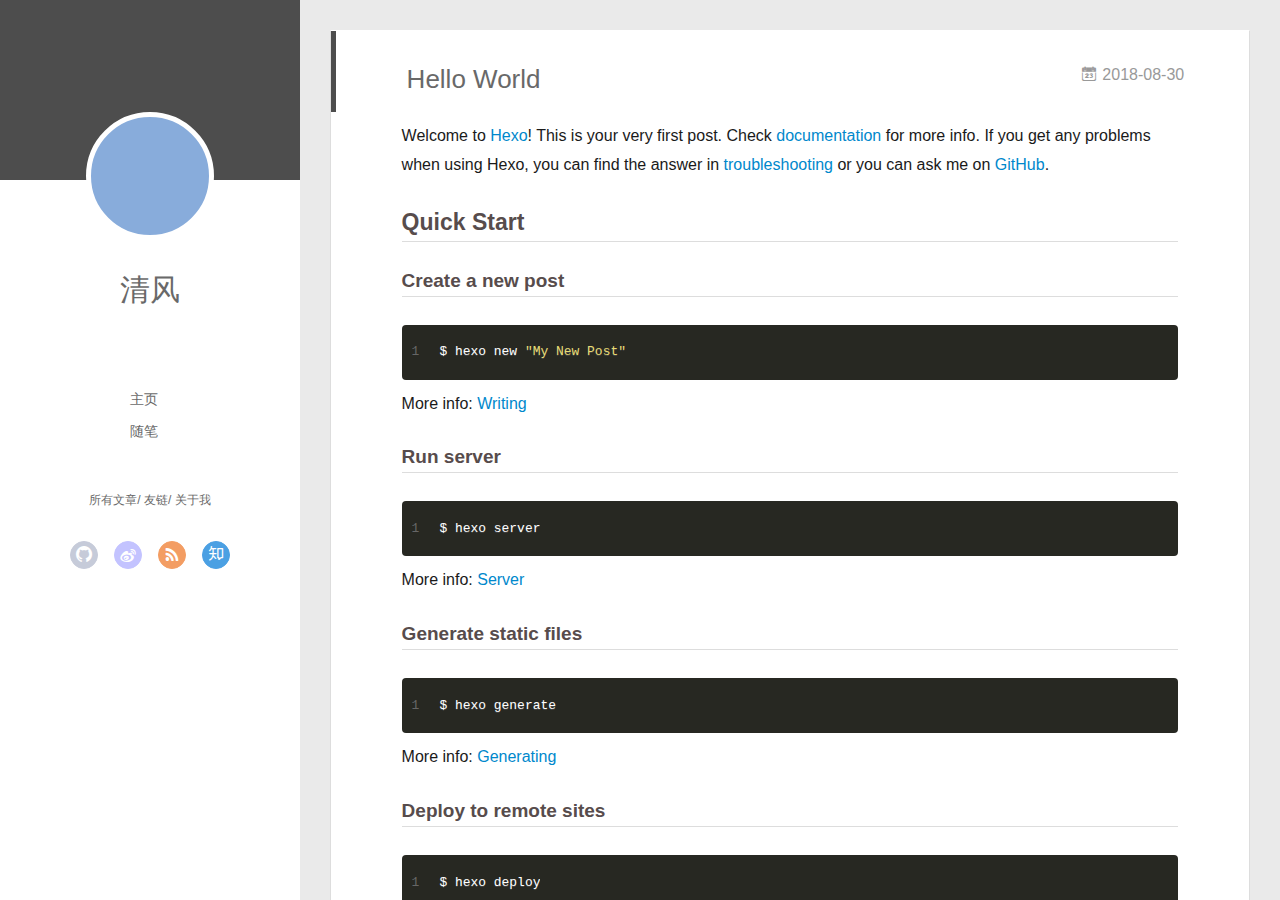
==== commit e9ae930a: "Site updated: 2018-09-10 16:23:18" ====
--- a/index.html
+++ b/index.html
@@ -1,113 +1,13 @@
 <!DOCTYPE html>
-
-
-
-
-
-
-
-
-
-
-
-
-  
-
-
-<html class="theme-next muse use-motion" lang="zh-Hans">
+<html>
 <head>
-  <meta charset="UTF-8"/>
-<meta http-equiv="X-UA-Compatible" content="IE=edge" />
-<meta name="viewport" content="width=device-width, initial-scale=1, maximum-scale=2"/>
-<meta name="theme-color" content="#222">
-
-
-
-
-
-
-
-
-
-
-
-
-<meta http-equiv="Cache-Control" content="no-transform" />
-<meta http-equiv="Cache-Control" content="no-siteapp" />
-
-
-
-
-
-
-
-
-
-
-
-
-
-
-
-
-
-
-
-
-
-
-<link href="/lib/font-awesome/css/font-awesome.min.css?v=4.6.2" rel="stylesheet" type="text/css" />
-
-<link href="/css/main.css?v=6.4.0" rel="stylesheet" type="text/css" />
-
-
-  <link rel="apple-touch-icon" sizes="180x180" href="/images/apple-touch-icon-next.png?v=6.4.0">
-
-
-  <link rel="icon" type="image/png" sizes="32x32" href="/images/favicon-32x32-next.png?v=6.4.0">
-
-
-  <link rel="icon" type="image/png" sizes="16x16" href="/images/favicon-16x16-next.png?v=6.4.0">
-
-
-  <link rel="mask-icon" href="/images/logo.svg?v=6.4.0" color="#222">
-
-
-
-
-
-
-
-
-
-<script type="text/javascript" id="hexo.configurations">
-  var NexT = window.NexT || {};
-  var CONFIG = {
-    root: '/',
-    scheme: 'Muse',
-    version: '6.4.0',
-    sidebar: {"position":"left","display":"post","offset":12,"b2t":false,"scrollpercent":false,"onmobile":false},
-    fancybox: false,
-    fastclick: false,
-    lazyload: false,
-    tabs: true,
-    motion: {"enable":true,"async":false,"transition":{"post_block":"fadeIn","post_header":"slideDownIn","post_body":"slideDownIn","coll_header":"slideLeftIn","sidebar":"slideUpIn"}},
-    algolia: {
-      applicationID: '',
-      apiKey: '',
-      indexName: '',
-      hits: {"per_page":10},
-      labels: {"input_placeholder":"Search for Posts","hits_empty":"We didn't find any results for the search: ${query}","hits_stats":"${hits} results found in ${time} ms"}
-    }
-  };
-</script>
-
-
-  
-
-
-
-
+  <meta charset="utf-8">
+  
+  <meta name="renderer" content="webkit">
+  <meta http-equiv="X-UA-Compatible" content="IE=edge" >
+  <link rel="dns-prefetch" href="http://yoursite.com">
+  <title>清风的个人博客</title>
+  <meta name="viewport" content="width=device-width, initial-scale=1, maximum-scale=1">
   <meta property="og:type" content="website">
 <meta property="og:title" content="清风的个人博客">
 <meta property="og:url" content="http://yoursite.com/index.html">
@@ -115,251 +15,164 @@
 <meta property="og:locale" content="zh-Hans">
 <meta name="twitter:card" content="summary">
 <meta name="twitter:title" content="清风的个人博客">
-
-
-
-
-
-
-  <link rel="canonical" href="http://yoursite.com/"/>
-
-
-
-<script type="text/javascript" id="page.configurations">
-  CONFIG.page = {
-    sidebar: "",
-  };
-</script>
-
-  <title>清风的个人博客</title>
-  
-
-
-
-
-
-
-
-
-
-  <noscript>
+  
+    <link rel="alternative" href="/atom.xml" title="清风的个人博客" type="application/atom+xml">
+  
+  
+    <link rel="icon" href="/favicon.png">
+  
+  <link rel="stylesheet" type="text/css" href="/./main.0cf68a.css">
   <style type="text/css">
-    .use-motion .motion-element,
-    .use-motion .brand,
-    .use-motion .menu-item,
-    .sidebar-inner,
-    .use-motion .post-block,
-    .use-motion .pagination,
-    .use-motion .comments,
-    .use-motion .post-header,
-    .use-motion .post-body,
-    .use-motion .collection-title { opacity: initial; }
-
-    .use-motion .logo,
-    .use-motion .site-title,
-    .use-motion .site-subtitle {
-      opacity: initial;
-      top: initial;
-    }
-
-    .use-motion {
-      .logo-line-before i { left: initial; }
-      .logo-line-after i { right: initial; }
+  
+    #container.show {
+      background: linear-gradient(200deg,#a0cfe4,#e8c37e);
     }
   </style>
-</noscript>
+  
+
+  
 
 </head>
 
-<body itemscope itemtype="http://schema.org/WebPage" lang="zh-Hans">
-
-  
-  
-    
-  
-
-  <div class="container sidebar-position-left 
-  page-home">
-    <div class="headband"></div>
-
-    <header id="header" class="header" itemscope itemtype="http://schema.org/WPHeader">
-      <div class="header-inner"><div class="site-brand-wrapper">
-  <div class="site-meta ">
-    
-
-    <div class="custom-logo-site-title">
-      <a href="/" class="brand" rel="start">
-        <span class="logo-line-before"><i></i></span>
-        <span class="site-title">清风的个人博客</span>
-        <span class="logo-line-after"><i></i></span>
-      </a>
-    </div>
-    
-  </div>
-
-  <div class="site-nav-toggle">
-    <button aria-label="Toggle navigation bar">
-      <span class="btn-bar"></span>
-      <span class="btn-bar"></span>
-      <span class="btn-bar"></span>
-    </button>
-  </div>
+<body>
+  <div id="container" q-class="show:isCtnShow">
+    <canvas id="anm-canvas" class="anm-canvas"></canvas>
+    <div class="left-col" q-class="show:isShow">
+      
+<div class="overlay" style="background: #4d4d4d"></div>
+<div class="intrude-less">
+	<header id="header" class="inner">
+		<a href="/" class="profilepic">
+			<img src="" class="js-avatar">
+		</a>
+		<hgroup>
+		  <h1 class="header-author"><a href="/">清风</a></h1>
+		</hgroup>
+		
+
+		<nav class="header-menu">
+			<ul>
+			
+				<li><a href="/">主页</a></li>
+	        
+				<li><a href="/tags/随笔/">随笔</a></li>
+	        
+			</ul>
+		</nav>
+		<nav class="header-smart-menu">
+    		
+    			
+    			<a q-on="click: openSlider(e, 'innerArchive')" href="javascript:void(0)">所有文章</a>
+    			
+            
+    			
+    			<a q-on="click: openSlider(e, 'friends')" href="javascript:void(0)">友链</a>
+    			
+            
+    			
+    			<a q-on="click: openSlider(e, 'aboutme')" href="javascript:void(0)">关于我</a>
+    			
+            
+		</nav>
+		<nav class="header-nav">
+			<div class="social">
+				
+					<a class="github" target="_blank" href="#" title="github"><i class="icon-github"></i></a>
+		        
+					<a class="weibo" target="_blank" href="#" title="weibo"><i class="icon-weibo"></i></a>
+		        
+					<a class="rss" target="_blank" href="#" title="rss"><i class="icon-rss"></i></a>
+		        
+					<a class="zhihu" target="_blank" href="#" title="zhihu"><i class="icon-zhihu"></i></a>
+		        
+			</div>
+		</nav>
+	</header>		
 </div>
 
-
-
-<nav class="site-nav">
-  
-    <ul id="menu" class="menu">
-      
-        
-        
-        
-          
-          <li class="menu-item menu-item-home menu-item-active">
-    <a href="/" rel="section">
-      <i class="menu-item-icon fa fa-fw fa-home"></i> <br />Startseite</a>
-  </li>
-        
-        
-        
-          
-          <li class="menu-item menu-item-archives">
-    <a href="/archives/" rel="section">
-      <i class="menu-item-icon fa fa-fw fa-archive"></i> <br />Archiv</a>
-  </li>
-
-      
-      
-    </ul>
-  
-
-  
-    
-
-  
-
-  
+    </div>
+    <div class="mid-col" q-class="show:isShow,hide:isShow|isFalse">
+      
+<nav id="mobile-nav">
+  	<div class="overlay js-overlay" style="background: #4d4d4d"></div>
+	<div class="btnctn js-mobile-btnctn">
+  		<div class="slider-trigger list" q-on="click: openSlider(e)"><i class="icon icon-sort"></i></div>
+	</div>
+	<div class="intrude-less">
+		<header id="header" class="inner">
+			<div class="profilepic">
+				<img src="" class="js-avatar">
+			</div>
+			<hgroup>
+			  <h1 class="header-author js-header-author">清风</h1>
+			</hgroup>
+			
+			
+			
+				
+			
+				
+			
+			
+			
+			<nav class="header-nav">
+				<div class="social">
+					
+						<a class="github" target="_blank" href="#" title="github"><i class="icon-github"></i></a>
+			        
+						<a class="weibo" target="_blank" href="#" title="weibo"><i class="icon-weibo"></i></a>
+			        
+						<a class="rss" target="_blank" href="#" title="rss"><i class="icon-rss"></i></a>
+			        
+						<a class="zhihu" target="_blank" href="#" title="zhihu"><i class="icon-zhihu"></i></a>
+			        
+				</div>
+			</nav>
+
+			<nav class="header-menu js-header-menu">
+				<ul style="width: 50%">
+				
+				
+					<li style="width: 50%"><a href="/">主页</a></li>
+		        
+					<li style="width: 50%"><a href="/tags/随笔/">随笔</a></li>
+		        
+				</ul>
+			</nav>
+		</header>				
+	</div>
+	<div class="mobile-mask" style="display:none" q-show="isShow"></div>
 </nav>
 
-
-
-  
-
-
-
-</div>
-    </header>
-
-    
-
-
-    <main id="main" class="main">
-      <div class="main-inner">
-        <div class="content-wrap">
-          
-          <div id="content" class="content">
+      <div id="wrapper" class="body-wrap">
+        <div class="menu-l">
+          <div class="canvas-wrap">
+            <canvas data-colors="#eaeaea" data-sectionHeight="100" data-contentId="js-content" id="myCanvas1" class="anm-canvas"></canvas>
+          </div>
+          <div id="js-content" class="content-ll">
             
-  <section id="posts" class="posts-expand">
-    
-      
-
-  
-
-  
-  
-  
-
-  
-
-  <article class="post post-type-normal" itemscope itemtype="http://schema.org/Article">
-  
-  
-  
-  <div class="post-block">
-    <link itemprop="mainEntityOfPage" href="http://yoursite.com/2018/08/30/hello-world/">
-
-    <span hidden itemprop="author" itemscope itemtype="http://schema.org/Person">
-      <meta itemprop="name" content="清风">
-      <meta itemprop="description" content="">
-      <meta itemprop="image" content="/images/avatar.gif">
-    </span>
-
-    <span hidden itemprop="publisher" itemscope itemtype="http://schema.org/Organization">
-      <meta itemprop="name" content="清风的个人博客">
-    </span>
-
-    
-      <header class="post-header">
-
-        
-        
-          <h1 class="post-title" itemprop="name headline">
-                
-                <a class="post-title-link" href="/2018/08/30/hello-world/" itemprop="url">
-                  Hello World
-                </a>
-              
-            
-          </h1>
-        
-
-        <div class="post-meta">
-          <span class="post-time">
-
-            
-            
-            
-
-            
-              <span class="post-meta-item-icon">
-                <i class="fa fa-calendar-o"></i>
-              </span>
-              
-                <span class="post-meta-item-text">Veröffentlicht am</span>
-              
-
-              
-                
-              
-
-              <time title="Post created: 2018-08-30 16:41:32" itemprop="dateCreated datePublished" datetime="2018-08-30T16:41:32+08:00">2018-08-30</time>
-            
-
-            
-          </span>
-
-          
-
-          
-            
-          
-
-          
-          
-
-          
-
-          
-
-          
-
-        </div>
+  
+    <article id="post-hello-world" class="article article-type-post  article-index" itemscope itemprop="blogPost">
+  <div class="article-inner">
+    
+      <header class="article-header">
+        
+  
+    <h1 itemprop="name">
+      <a class="article-title" href="/2018/08/30/hello-world/">Hello World</a>
+    </h1>
+  
+
+        
+        <a href="/2018/08/30/hello-world/" class="archive-article-date">
+  	<time datetime="2018-08-30T08:41:32.021Z" itemprop="datePublished"><i class="icon-calendar icon"></i>2018-08-30</time>
+</a>
+        
       </header>
     
-
-    
-    
-    
-    <div class="post-body" itemprop="articleBody">
-
-      
-      
-
-      
-        
-          
-            <p>Welcome to <a href="https://hexo.io/" target="_blank" rel="noopener">Hexo</a>! This is your very first post. Check <a href="https://hexo.io/docs/" target="_blank" rel="noopener">documentation</a> for more info. If you get any problems when using Hexo, you can find the answer in <a href="https://hexo.io/docs/troubleshooting.html" target="_blank" rel="noopener">troubleshooting</a> or you can ask me on <a href="https://github.com/hexojs/hexo/issues" target="_blank" rel="noopener">GitHub</a>.</p>
+    <div class="article-entry" itemprop="articleBody">
+      
+        <p>Welcome to <a href="https://hexo.io/" target="_blank" rel="noopener">Hexo</a>! This is your very first post. Check <a href="https://hexo.io/docs/" target="_blank" rel="noopener">documentation</a> for more info. If you get any problems when using Hexo, you can find the answer in <a href="https://hexo.io/docs/troubleshooting.html" target="_blank" rel="noopener">troubleshooting</a> or you can ask me on <a href="https://github.com/hexojs/hexo/issues" target="_blank" rel="noopener">GitHub</a>.</p>
 <h2 id="Quick-Start"><a href="#Quick-Start" class="headerlink" title="Quick Start"></a>Quick Start</h2><h3 id="Create-a-new-post"><a href="#Create-a-new-post" class="headerlink" title="Create a new post"></a>Create a new post</h3><figure class="highlight bash"><table><tr><td class="gutter"><pre><span class="line">1</span><br></pre></td><td class="code"><pre><span class="line">$ hexo new <span class="string">"My New Post"</span></span><br></pre></td></tr></table></figure>
 <p>More info: <a href="https://hexo.io/docs/writing.html" target="_blank" rel="noopener">Writing</a></p>
 <h3 id="Run-server"><a href="#Run-server" class="headerlink" title="Run server"></a>Run server</h3><figure class="highlight bash"><table><tr><td class="gutter"><pre><span class="line">1</span><br></pre></td><td class="code"><pre><span class="line">$ hexo server</span><br></pre></td></tr></table></figure>
@@ -369,295 +182,293 @@
 <h3 id="Deploy-to-remote-sites"><a href="#Deploy-to-remote-sites" class="headerlink" title="Deploy to remote sites"></a>Deploy to remote sites</h3><figure class="highlight bash"><table><tr><td class="gutter"><pre><span class="line">1</span><br></pre></td><td class="code"><pre><span class="line">$ hexo deploy</span><br></pre></td></tr></table></figure>
 <p>More info: <a href="https://hexo.io/docs/deployment.html" target="_blank" rel="noopener">Deployment</a></p>
 
-          
-        
-      
-    </div>
-
-    
-
-    
-    
-    
-
-    
-
-    
-
-    
-
-    <footer class="post-footer">
-      
-
-      
-
-      
-
-      
-      
-        <div class="post-eof"></div>
-      
-    </footer>
+      
+
+      
+    </div>
+    <div class="article-info article-info-index">
+      
+      
+      
+
+      
+        <p class="article-more-link">
+          <a class="article-more-a" href="/2018/08/30/hello-world/">展开全文 >></a>
+        </p>
+      
+
+      
+      <div class="clearfix"></div>
+    </div>
   </div>
-  
-  
-  
-  </article>
-
-
-    
-  </section>
-
+</article>
+
+<aside class="wrap-side-operation">
+    <div class="mod-side-operation">
+        
+        <div class="jump-container" id="js-jump-container" style="display:none;">
+            <a href="javascript:void(0)" class="mod-side-operation__jump-to-top">
+                <i class="icon-font icon-back"></i>
+            </a>
+            <div id="js-jump-plan-container" class="jump-plan-container" style="top: -11px;">
+                <i class="icon-font icon-plane jump-plane"></i>
+            </div>
+        </div>
+        
+        
+    </div>
+</aside>
+
+
+
+
+  
   
 
 
           </div>
-          
-
-        </div>
-        
-          
-  
-  <div class="sidebar-toggle">
-    <div class="sidebar-toggle-line-wrap">
-      <span class="sidebar-toggle-line sidebar-toggle-line-first"></span>
-      <span class="sidebar-toggle-line sidebar-toggle-line-middle"></span>
-      <span class="sidebar-toggle-line sidebar-toggle-line-last"></span>
+        </div>
+      </div>
+      <footer id="footer">
+  <div class="outer">
+    <div id="footer-info">
+    	<div class="footer-left">
+    		&copy; 2018 清风
+    	</div>
+      	<div class="footer-right">
+      		<a href="http://hexo.io/" target="_blank">Hexo</a>  Theme <a href="https://github.com/litten/hexo-theme-yilia" target="_blank">Yilia</a> by Litten
+      	</div>
     </div>
   </div>
-
-  <aside id="sidebar" class="sidebar">
-    
-    <div class="sidebar-inner">
-
-      
-
-      
-
-      <section class="site-overview-wrap sidebar-panel sidebar-panel-active">
-        <div class="site-overview">
-          <div class="site-author motion-element" itemprop="author" itemscope itemtype="http://schema.org/Person">
+</footer>
+    </div>
+    <script>
+	var yiliaConfig = {
+		mathjax: false,
+		isHome: true,
+		isPost: false,
+		isArchive: false,
+		isTag: false,
+		isCategory: false,
+		open_in_new: false,
+		toc_hide_index: true,
+		root: "/",
+		innerArchive: true,
+		showTags: false
+	}
+</script>
+
+<script>!function(t){function n(e){if(r[e])return r[e].exports;var i=r[e]={exports:{},id:e,loaded:!1};return t[e].call(i.exports,i,i.exports,n),i.loaded=!0,i.exports}var r={};n.m=t,n.c=r,n.p="./",n(0)}([function(t,n,r){r(195),t.exports=r(191)},function(t,n,r){var e=r(3),i=r(52),o=r(27),u=r(28),c=r(53),f="prototype",a=function(t,n,r){var s,l,h,v,p=t&a.F,d=t&a.G,y=t&a.S,g=t&a.P,b=t&a.B,m=d?e:y?e[n]||(e[n]={}):(e[n]||{})[f],x=d?i:i[n]||(i[n]={}),w=x[f]||(x[f]={});d&&(r=n);for(s in r)l=!p&&m&&void 0!==m[s],h=(l?m:r)[s],v=b&&l?c(h,e):g&&"function"==typeof h?c(Function.call,h):h,m&&u(m,s,h,t&a.U),x[s]!=h&&o(x,s,v),g&&w[s]!=h&&(w[s]=h)};e.core=i,a.F=1,a.G=2,a.S=4,a.P=8,a.B=16,a.W=32,a.U=64,a.R=128,t.exports=a},function(t,n,r){var e=r(6);t.exports=function(t){if(!e(t))throw TypeError(t+" is not an object!");return t}},function(t,n){var r=t.exports="undefined"!=typeof window&&window.Math==Math?window:"undefined"!=typeof self&&self.Math==Math?self:Function("return this")();"number"==typeof __g&&(__g=r)},function(t,n){t.exports=function(t){try{return!!t()}catch(t){return!0}}},function(t,n){var r=t.exports="undefined"!=typeof window&&window.Math==Math?window:"undefined"!=typeof self&&self.Math==Math?self:Function("return this")();"number"==typeof __g&&(__g=r)},function(t,n){t.exports=function(t){return"object"==typeof t?null!==t:"function"==typeof t}},function(t,n,r){var e=r(126)("wks"),i=r(76),o=r(3).Symbol,u="function"==typeof o;(t.exports=function(t){return e[t]||(e[t]=u&&o[t]||(u?o:i)("Symbol."+t))}).store=e},function(t,n){var r={}.hasOwnProperty;t.exports=function(t,n){return r.call(t,n)}},function(t,n,r){var e=r(94),i=r(33);t.exports=function(t){return e(i(t))}},function(t,n,r){t.exports=!r(4)(function(){return 7!=Object.defineProperty({},"a",{get:function(){return 7}}).a})},function(t,n,r){var e=r(2),i=r(167),o=r(50),u=Object.defineProperty;n.f=r(10)?Object.defineProperty:function(t,n,r){if(e(t),n=o(n,!0),e(r),i)try{return u(t,n,r)}catch(t){}if("get"in r||"set"in r)throw TypeError("Accessors not supported!");return"value"in r&&(t[n]=r.value),t}},function(t,n,r){t.exports=!r(18)(function(){return 7!=Object.defineProperty({},"a",{get:function(){return 7}}).a})},function(t,n,r){var e=r(14),i=r(22);t.exports=r(12)?function(t,n,r){return e.f(t,n,i(1,r))}:function(t,n,r){return t[n]=r,t}},function(t,n,r){var e=r(20),i=r(58),o=r(42),u=Object.defineProperty;n.f=r(12)?Object.defineProperty:function(t,n,r){if(e(t),n=o(n,!0),e(r),i)try{return u(t,n,r)}catch(t){}if("get"in r||"set"in r)throw TypeError("Accessors not supported!");return"value"in r&&(t[n]=r.value),t}},function(t,n,r){var e=r(40)("wks"),i=r(23),o=r(5).Symbol,u="function"==typeof o;(t.exports=function(t){return e[t]||(e[t]=u&&o[t]||(u?o:i)("Symbol."+t))}).store=e},function(t,n,r){var e=r(67),i=Math.min;t.exports=function(t){return t>0?i(e(t),9007199254740991):0}},function(t,n,r){var e=r(46);t.exports=function(t){return Object(e(t))}},function(t,n){t.exports=function(t){try{return!!t()}catch(t){return!0}}},function(t,n,r){var e=r(63),i=r(34);t.exports=Object.keys||function(t){return e(t,i)}},function(t,n,r){var e=r(21);t.exports=function(t){if(!e(t))throw TypeError(t+" is not an object!");return t}},function(t,n){t.exports=function(t){return"object"==typeof t?null!==t:"function"==typeof t}},function(t,n){t.exports=function(t,n){return{enumerable:!(1&t),configurable:!(2&t),writable:!(4&t),value:n}}},function(t,n){var r=0,e=Math.random();t.exports=function(t){return"Symbol(".concat(void 0===t?"":t,")_",(++r+e).toString(36))}},function(t,n){var r={}.hasOwnProperty;t.exports=function(t,n){return r.call(t,n)}},function(t,n){var r=t.exports={version:"2.4.0"};"number"==typeof __e&&(__e=r)},function(t,n){t.exports=function(t){if("function"!=typeof t)throw TypeError(t+" is not a function!");return t}},function(t,n,r){var e=r(11),i=r(66);t.exports=r(10)?function(t,n,r){return e.f(t,n,i(1,r))}:function(t,n,r){return t[n]=r,t}},function(t,n,r){var e=r(3),i=r(27),o=r(24),u=r(76)("src"),c="toString",f=Function[c],a=(""+f).split(c);r(52).inspectSource=function(t){return f.call(t)},(t.exports=function(t,n,r,c){var f="function"==typeof r;f&&(o(r,"name")||i(r,"name",n)),t[n]!==r&&(f&&(o(r,u)||i(r,u,t[n]?""+t[n]:a.join(String(n)))),t===e?t[n]=r:c?t[n]?t[n]=r:i(t,n,r):(delete t[n],i(t,n,r)))})(Function.prototype,c,function(){return"function"==typeof this&&this[u]||f.call(this)})},function(t,n,r){var e=r(1),i=r(4),o=r(46),u=function(t,n,r,e){var i=String(o(t)),u="<"+n;return""!==r&&(u+=" "+r+'="'+String(e).replace(/"/g,"&quot;")+'"'),u+">"+i+"</"+n+">"};t.exports=function(t,n){var r={};r[t]=n(u),e(e.P+e.F*i(function(){var n=""[t]('"');return n!==n.toLowerCase()||n.split('"').length>3}),"String",r)}},function(t,n,r){var e=r(115),i=r(46);t.exports=function(t){return e(i(t))}},function(t,n,r){var e=r(116),i=r(66),o=r(30),u=r(50),c=r(24),f=r(167),a=Object.getOwnPropertyDescriptor;n.f=r(10)?a:function(t,n){if(t=o(t),n=u(n,!0),f)try{return a(t,n)}catch(t){}if(c(t,n))return i(!e.f.call(t,n),t[n])}},function(t,n,r){var e=r(24),i=r(17),o=r(145)("IE_PROTO"),u=Object.prototype;t.exports=Object.getPrototypeOf||function(t){return t=i(t),e(t,o)?t[o]:"function"==typeof t.constructor&&t instanceof t.constructor?t.constructor.prototype:t instanceof Object?u:null}},function(t,n){t.exports=function(t){if(void 0==t)throw TypeError("Can't call method on  "+t);return t}},function(t,n){t.exports="constructor,hasOwnProperty,isPrototypeOf,propertyIsEnumerable,toLocaleString,toString,valueOf".split(",")},function(t,n){t.exports={}},function(t,n){t.exports=!0},function(t,n){n.f={}.propertyIsEnumerable},function(t,n,r){var e=r(14).f,i=r(8),o=r(15)("toStringTag");t.exports=function(t,n,r){t&&!i(t=r?t:t.prototype,o)&&e(t,o,{configurable:!0,value:n})}},function(t,n,r){var e=r(40)("keys"),i=r(23);t.exports=function(t){return e[t]||(e[t]=i(t))}},function(t,n,r){var e=r(5),i="__core-js_shared__",o=e[i]||(e[i]={});t.exports=function(t){return o[t]||(o[t]={})}},function(t,n){var r=Math.ceil,e=Math.floor;t.exports=function(t){return isNaN(t=+t)?0:(t>0?e:r)(t)}},function(t,n,r){var e=r(21);t.exports=function(t,n){if(!e(t))return t;var r,i;if(n&&"function"==typeof(r=t.toString)&&!e(i=r.call(t)))return i;if("function"==typeof(r=t.valueOf)&&!e(i=r.call(t)))return i;if(!n&&"function"==typeof(r=t.toString)&&!e(i=r.call(t)))return i;throw TypeError("Can't convert object to primitive value")}},function(t,n,r){var e=r(5),i=r(25),o=r(36),u=r(44),c=r(14).f;t.exports=function(t){var n=i.Symbol||(i.Symbol=o?{}:e.Symbol||{});"_"==t.charAt(0)||t in n||c(n,t,{value:u.f(t)})}},function(t,n,r){n.f=r(15)},function(t,n){var r={}.toString;t.exports=function(t){return r.call(t).slice(8,-1)}},function(t,n){t.exports=function(t){if(void 0==t)throw TypeError("Can't call method on  "+t);return t}},function(t,n,r){var e=r(4);t.exports=function(t,n){return!!t&&e(function(){n?t.call(null,function(){},1):t.call(null)})}},function(t,n,r){var e=r(53),i=r(115),o=r(17),u=r(16),c=r(203);t.exports=function(t,n){var r=1==t,f=2==t,a=3==t,s=4==t,l=6==t,h=5==t||l,v=n||c;return function(n,c,p){for(var d,y,g=o(n),b=i(g),m=e(c,p,3),x=u(b.length),w=0,S=r?v(n,x):f?v(n,0):void 0;x>w;w++)if((h||w in b)&&(d=b[w],y=m(d,w,g),t))if(r)S[w]=y;else if(y)switch(t){case 3:return!0;case 5:return d;case 6:return w;case 2:S.push(d)}else if(s)return!1;return l?-1:a||s?s:S}}},function(t,n,r){var e=r(1),i=r(52),o=r(4);t.exports=function(t,n){var r=(i.Object||{})[t]||Object[t],u={};u[t]=n(r),e(e.S+e.F*o(function(){r(1)}),"Object",u)}},function(t,n,r){var e=r(6);t.exports=function(t,n){if(!e(t))return t;var r,i;if(n&&"function"==typeof(r=t.toString)&&!e(i=r.call(t)))return i;if("function"==typeof(r=t.valueOf)&&!e(i=r.call(t)))return i;if(!n&&"function"==typeof(r=t.toString)&&!e(i=r.call(t)))return i;throw TypeError("Can't convert object to primitive value")}},function(t,n,r){var e=r(5),i=r(25),o=r(91),u=r(13),c="prototype",f=function(t,n,r){var a,s,l,h=t&f.F,v=t&f.G,p=t&f.S,d=t&f.P,y=t&f.B,g=t&f.W,b=v?i:i[n]||(i[n]={}),m=b[c],x=v?e:p?e[n]:(e[n]||{})[c];v&&(r=n);for(a in r)(s=!h&&x&&void 0!==x[a])&&a in b||(l=s?x[a]:r[a],b[a]=v&&"function"!=typeof x[a]?r[a]:y&&s?o(l,e):g&&x[a]==l?function(t){var n=function(n,r,e){if(this instanceof t){switch(arguments.length){case 0:return new t;case 1:return new t(n);case 2:return new t(n,r)}return new t(n,r,e)}return t.apply(this,arguments)};return n[c]=t[c],n}(l):d&&"function"==typeof l?o(Function.call,l):l,d&&((b.virtual||(b.virtual={}))[a]=l,t&f.R&&m&&!m[a]&&u(m,a,l)))};f.F=1,f.G=2,f.S=4,f.P=8,f.B=16,f.W=32,f.U=64,f.R=128,t.exports=f},function(t,n){var r=t.exports={version:"2.4.0"};"number"==typeof __e&&(__e=r)},function(t,n,r){var e=r(26);t.exports=function(t,n,r){if(e(t),void 0===n)return t;switch(r){case 1:return function(r){return t.call(n,r)};case 2:return function(r,e){return t.call(n,r,e)};case 3:return function(r,e,i){return t.call(n,r,e,i)}}return function(){return t.apply(n,arguments)}}},function(t,n,r){var e=r(183),i=r(1),o=r(126)("metadata"),u=o.store||(o.store=new(r(186))),c=function(t,n,r){var i=u.get(t);if(!i){if(!r)return;u.set(t,i=new e)}var o=i.get(n);if(!o){if(!r)return;i.set(n,o=new e)}return o},f=function(t,n,r){var e=c(n,r,!1);return void 0!==e&&e.has(t)},a=function(t,n,r){var e=c(n,r,!1);return void 0===e?void 0:e.get(t)},s=function(t,n,r,e){c(r,e,!0).set(t,n)},l=function(t,n){var r=c(t,n,!1),e=[];return r&&r.forEach(function(t,n){e.push(n)}),e},h=function(t){return void 0===t||"symbol"==typeof t?t:String(t)},v=function(t){i(i.S,"Reflect",t)};t.exports={store:u,map:c,has:f,get:a,set:s,keys:l,key:h,exp:v}},function(t,n,r){"use strict";if(r(10)){var e=r(69),i=r(3),o=r(4),u=r(1),c=r(127),f=r(152),a=r(53),s=r(68),l=r(66),h=r(27),v=r(73),p=r(67),d=r(16),y=r(75),g=r(50),b=r(24),m=r(180),x=r(114),w=r(6),S=r(17),_=r(137),O=r(70),E=r(32),P=r(71).f,j=r(154),F=r(76),M=r(7),A=r(48),N=r(117),T=r(146),I=r(155),k=r(80),L=r(123),R=r(74),C=r(130),D=r(160),U=r(11),W=r(31),G=U.f,B=W.f,V=i.RangeError,z=i.TypeError,q=i.Uint8Array,K="ArrayBuffer",J="Shared"+K,Y="BYTES_PER_ELEMENT",H="prototype",$=Array[H],X=f.ArrayBuffer,Q=f.DataView,Z=A(0),tt=A(2),nt=A(3),rt=A(4),et=A(5),it=A(6),ot=N(!0),ut=N(!1),ct=I.values,ft=I.keys,at=I.entries,st=$.lastIndexOf,lt=$.reduce,ht=$.reduceRight,vt=$.join,pt=$.sort,dt=$.slice,yt=$.toString,gt=$.toLocaleString,bt=M("iterator"),mt=M("toStringTag"),xt=F("typed_constructor"),wt=F("def_constructor"),St=c.CONSTR,_t=c.TYPED,Ot=c.VIEW,Et="Wrong length!",Pt=A(1,function(t,n){return Tt(T(t,t[wt]),n)}),jt=o(function(){return 1===new q(new Uint16Array([1]).buffer)[0]}),Ft=!!q&&!!q[H].set&&o(function(){new q(1).set({})}),Mt=function(t,n){if(void 0===t)throw z(Et);var r=+t,e=d(t);if(n&&!m(r,e))throw V(Et);return e},At=function(t,n){var r=p(t);if(r<0||r%n)throw V("Wrong offset!");return r},Nt=function(t){if(w(t)&&_t in t)return t;throw z(t+" is not a typed array!")},Tt=function(t,n){if(!(w(t)&&xt in t))throw z("It is not a typed array constructor!");return new t(n)},It=function(t,n){return kt(T(t,t[wt]),n)},kt=function(t,n){for(var r=0,e=n.length,i=Tt(t,e);e>r;)i[r]=n[r++];return i},Lt=function(t,n,r){G(t,n,{get:function(){return this._d[r]}})},Rt=function(t){var n,r,e,i,o,u,c=S(t),f=arguments.length,s=f>1?arguments[1]:void 0,l=void 0!==s,h=j(c);if(void 0!=h&&!_(h)){for(u=h.call(c),e=[],n=0;!(o=u.next()).done;n++)e.push(o.value);c=e}for(l&&f>2&&(s=a(s,arguments[2],2)),n=0,r=d(c.length),i=Tt(this,r);r>n;n++)i[n]=l?s(c[n],n):c[n];return i},Ct=function(){for(var t=0,n=arguments.length,r=Tt(this,n);n>t;)r[t]=arguments[t++];return r},Dt=!!q&&o(function(){gt.call(new q(1))}),Ut=function(){return gt.apply(Dt?dt.call(Nt(this)):Nt(this),arguments)},Wt={copyWithin:function(t,n){return D.call(Nt(this),t,n,arguments.length>2?arguments[2]:void 0)},every:function(t){return rt(Nt(this),t,arguments.length>1?arguments[1]:void 0)},fill:function(t){return C.apply(Nt(this),arguments)},filter:function(t){return It(this,tt(Nt(this),t,arguments.length>1?arguments[1]:void 0))},find:function(t){return et(Nt(this),t,arguments.length>1?arguments[1]:void 0)},findIndex:function(t){return it(Nt(this),t,arguments.length>1?arguments[1]:void 0)},forEach:function(t){Z(Nt(this),t,arguments.length>1?arguments[1]:void 0)},indexOf:function(t){return ut(Nt(this),t,arguments.length>1?arguments[1]:void 0)},includes:function(t){return ot(Nt(this),t,arguments.length>1?arguments[1]:void 0)},join:function(t){return vt.apply(Nt(this),arguments)},lastIndexOf:function(t){return st.apply(Nt(this),arguments)},map:function(t){return Pt(Nt(this),t,arguments.length>1?arguments[1]:void 0)},reduce:function(t){return lt.apply(Nt(this),arguments)},reduceRight:function(t){return ht.apply(Nt(this),arguments)},reverse:function(){for(var t,n=this,r=Nt(n).length,e=Math.floor(r/2),i=0;i<e;)t=n[i],n[i++]=n[--r],n[r]=t;return n},some:function(t){return nt(Nt(this),t,arguments.length>1?arguments[1]:void 0)},sort:function(t){return pt.call(Nt(this),t)},subarray:function(t,n){var r=Nt(this),e=r.length,i=y(t,e);return new(T(r,r[wt]))(r.buffer,r.byteOffset+i*r.BYTES_PER_ELEMENT,d((void 0===n?e:y(n,e))-i))}},Gt=function(t,n){return It(this,dt.call(Nt(this),t,n))},Bt=function(t){Nt(this);var n=At(arguments[1],1),r=this.length,e=S(t),i=d(e.length),o=0;if(i+n>r)throw V(Et);for(;o<i;)this[n+o]=e[o++]},Vt={entries:function(){return at.call(Nt(this))},keys:function(){return ft.call(Nt(this))},values:function(){return ct.call(Nt(this))}},zt=function(t,n){return w(t)&&t[_t]&&"symbol"!=typeof n&&n in t&&String(+n)==String(n)},qt=function(t,n){return zt(t,n=g(n,!0))?l(2,t[n]):B(t,n)},Kt=function(t,n,r){return!(zt(t,n=g(n,!0))&&w(r)&&b(r,"value"))||b(r,"get")||b(r,"set")||r.configurable||b(r,"writable")&&!r.writable||b(r,"enumerable")&&!r.enumerable?G(t,n,r):(t[n]=r.value,t)};St||(W.f=qt,U.f=Kt),u(u.S+u.F*!St,"Object",{getOwnPropertyDescriptor:qt,defineProperty:Kt}),o(function(){yt.call({})})&&(yt=gt=function(){return vt.call(this)});var Jt=v({},Wt);v(Jt,Vt),h(Jt,bt,Vt.values),v(Jt,{slice:Gt,set:Bt,constructor:function(){},toString:yt,toLocaleString:Ut}),Lt(Jt,"buffer","b"),Lt(Jt,"byteOffset","o"),Lt(Jt,"byteLength","l"),Lt(Jt,"length","e"),G(Jt,mt,{get:function(){return this[_t]}}),t.exports=function(t,n,r,f){f=!!f;var a=t+(f?"Clamped":"")+"Array",l="Uint8Array"!=a,v="get"+t,p="set"+t,y=i[a],g=y||{},b=y&&E(y),m=!y||!c.ABV,S={},_=y&&y[H],j=function(t,r){var e=t._d;return e.v[v](r*n+e.o,jt)},F=function(t,r,e){var i=t._d;f&&(e=(e=Math.round(e))<0?0:e>255?255:255&e),i.v[p](r*n+i.o,e,jt)},M=function(t,n){G(t,n,{get:function(){return j(this,n)},set:function(t){return F(this,n,t)},enumerable:!0})};m?(y=r(function(t,r,e,i){s(t,y,a,"_d");var o,u,c,f,l=0,v=0;if(w(r)){if(!(r instanceof X||(f=x(r))==K||f==J))return _t in r?kt(y,r):Rt.call(y,r);o=r,v=At(e,n);var p=r.byteLength;if(void 0===i){if(p%n)throw V(Et);if((u=p-v)<0)throw V(Et)}else if((u=d(i)*n)+v>p)throw V(Et);c=u/n}else c=Mt(r,!0),u=c*n,o=new X(u);for(h(t,"_d",{b:o,o:v,l:u,e:c,v:new Q(o)});l<c;)M(t,l++)}),_=y[H]=O(Jt),h(_,"constructor",y)):L(function(t){new y(null),new y(t)},!0)||(y=r(function(t,r,e,i){s(t,y,a);var o;return w(r)?r instanceof X||(o=x(r))==K||o==J?void 0!==i?new g(r,At(e,n),i):void 0!==e?new g(r,At(e,n)):new g(r):_t in r?kt(y,r):Rt.call(y,r):new g(Mt(r,l))}),Z(b!==Function.prototype?P(g).concat(P(b)):P(g),function(t){t in y||h(y,t,g[t])}),y[H]=_,e||(_.constructor=y));var A=_[bt],N=!!A&&("values"==A.name||void 0==A.name),T=Vt.values;h(y,xt,!0),h(_,_t,a),h(_,Ot,!0),h(_,wt,y),(f?new y(1)[mt]==a:mt in _)||G(_,mt,{get:function(){return a}}),S[a]=y,u(u.G+u.W+u.F*(y!=g),S),u(u.S,a,{BYTES_PER_ELEMENT:n,from:Rt,of:Ct}),Y in _||h(_,Y,n),u(u.P,a,Wt),R(a),u(u.P+u.F*Ft,a,{set:Bt}),u(u.P+u.F*!N,a,Vt),u(u.P+u.F*(_.toString!=yt),a,{toString:yt}),u(u.P+u.F*o(function(){new y(1).slice()}),a,{slice:Gt}),u(u.P+u.F*(o(function(){return[1,2].toLocaleString()!=new y([1,2]).toLocaleString()})||!o(function(){_.toLocaleString.call([1,2])})),a,{toLocaleString:Ut}),k[a]=N?A:T,e||N||h(_,bt,T)}}else t.exports=function(){}},function(t,n){var r={}.toString;t.exports=function(t){return r.call(t).slice(8,-1)}},function(t,n,r){var e=r(21),i=r(5).document,o=e(i)&&e(i.createElement);t.exports=function(t){return o?i.createElement(t):{}}},function(t,n,r){t.exports=!r(12)&&!r(18)(function(){return 7!=Object.defineProperty(r(57)("div"),"a",{get:function(){return 7}}).a})},function(t,n,r){"use strict";var e=r(36),i=r(51),o=r(64),u=r(13),c=r(8),f=r(35),a=r(96),s=r(38),l=r(103),h=r(15)("iterator"),v=!([].keys&&"next"in[].keys()),p="keys",d="values",y=function(){return this};t.exports=function(t,n,r,g,b,m,x){a(r,n,g);var w,S,_,O=function(t){if(!v&&t in F)return F[t];switch(t){case p:case d:return function(){return new r(this,t)}}return function(){return new r(this,t)}},E=n+" Iterator",P=b==d,j=!1,F=t.prototype,M=F[h]||F["@@iterator"]||b&&F[b],A=M||O(b),N=b?P?O("entries"):A:void 0,T="Array"==n?F.entries||M:M;if(T&&(_=l(T.call(new t)))!==Object.prototype&&(s(_,E,!0),e||c(_,h)||u(_,h,y)),P&&M&&M.name!==d&&(j=!0,A=function(){return M.call(this)}),e&&!x||!v&&!j&&F[h]||u(F,h,A),f[n]=A,f[E]=y,b)if(w={values:P?A:O(d),keys:m?A:O(p),entries:N},x)for(S in w)S in F||o(F,S,w[S]);else i(i.P+i.F*(v||j),n,w);return w}},function(t,n,r){var e=r(20),i=r(100),o=r(34),u=r(39)("IE_PROTO"),c=function(){},f="prototype",a=function(){var t,n=r(57)("iframe"),e=o.length;for(n.style.display="none",r(93).appendChild(n),n.src="javascript:",t=n.contentWindow.document,t.open(),t.write("<script>document.F=Object<\/script>"),t.close(),a=t.F;e--;)delete a[f][o[e]];return a()};t.exports=Object.create||function(t,n){var r;return null!==t?(c[f]=e(t),r=new c,c[f]=null,r[u]=t):r=a(),void 0===n?r:i(r,n)}},function(t,n,r){var e=r(63),i=r(34).concat("length","prototype");n.f=Object.getOwnPropertyNames||function(t){return e(t,i)}},function(t,n){n.f=Object.getOwnPropertySymbols},function(t,n,r){var e=r(8),i=r(9),o=r(90)(!1),u=r(39)("IE_PROTO");t.exports=function(t,n){var r,c=i(t),f=0,a=[];for(r in c)r!=u&&e(c,r)&&a.push(r);for(;n.length>f;)e(c,r=n[f++])&&(~o(a,r)||a.push(r));return a}},function(t,n,r){t.exports=r(13)},function(t,n,r){var e=r(76)("meta"),i=r(6),o=r(24),u=r(11).f,c=0,f=Object.isExtensible||function(){return!0},a=!r(4)(function(){return f(Object.preventExtensions({}))}),s=function(t){u(t,e,{value:{i:"O"+ ++c,w:{}}})},l=function(t,n){if(!i(t))return"symbol"==typeof t?t:("string"==typeof t?"S":"P")+t;if(!o(t,e)){if(!f(t))return"F";if(!n)return"E";s(t)}return t[e].i},h=function(t,n){if(!o(t,e)){if(!f(t))return!0;if(!n)return!1;s(t)}return t[e].w},v=function(t){return a&&p.NEED&&f(t)&&!o(t,e)&&s(t),t},p=t.exports={KEY:e,NEED:!1,fastKey:l,getWeak:h,onFreeze:v}},function(t,n){t.exports=function(t,n){return{enumerable:!(1&t),configurable:!(2&t),writable:!(4&t),value:n}}},function(t,n){var r=Math.ceil,e=Math.floor;t.exports=function(t){return isNaN(t=+t)?0:(t>0?e:r)(t)}},function(t,n){t.exports=function(t,n,r,e){if(!(t instanceof n)||void 0!==e&&e in t)throw TypeError(r+": incorrect invocation!");return t}},function(t,n){t.exports=!1},function(t,n,r){var e=r(2),i=r(173),o=r(133),u=r(145)("IE_PROTO"),c=function(){},f="prototype",a=function(){var t,n=r(132)("iframe"),e=o.length;for(n.style.display="none",r(135).appendChild(n),n.src="javascript:",t=n.contentWindow.document,t.open(),t.write("<script>document.F=Object<\/script>"),t.close(),a=t.F;e--;)delete a[f][o[e]];return a()};t.exports=Object.create||function(t,n){var r;return null!==t?(c[f]=e(t),r=new c,c[f]=null,r[u]=t):r=a(),void 0===n?r:i(r,n)}},function(t,n,r){var e=r(175),i=r(133).concat("length","prototype");n.f=Object.getOwnPropertyNames||function(t){return e(t,i)}},function(t,n,r){var e=r(175),i=r(133);t.exports=Object.keys||function(t){return e(t,i)}},function(t,n,r){var e=r(28);t.exports=function(t,n,r){for(var i in n)e(t,i,n[i],r);return t}},function(t,n,r){"use strict";var e=r(3),i=r(11),o=r(10),u=r(7)("species");t.exports=function(t){var n=e[t];o&&n&&!n[u]&&i.f(n,u,{configurable:!0,get:function(){return this}})}},function(t,n,r){var e=r(67),i=Math.max,o=Math.min;t.exports=function(t,n){return t=e(t),t<0?i(t+n,0):o(t,n)}},function(t,n){var r=0,e=Math.random();t.exports=function(t){return"Symbol(".concat(void 0===t?"":t,")_",(++r+e).toString(36))}},function(t,n,r){var e=r(33);t.exports=function(t){return Object(e(t))}},function(t,n,r){var e=r(7)("unscopables"),i=Array.prototype;void 0==i[e]&&r(27)(i,e,{}),t.exports=function(t){i[e][t]=!0}},function(t,n,r){var e=r(53),i=r(169),o=r(137),u=r(2),c=r(16),f=r(154),a={},s={},n=t.exports=function(t,n,r,l,h){var v,p,d,y,g=h?function(){return t}:f(t),b=e(r,l,n?2:1),m=0;if("function"!=typeof g)throw TypeError(t+" is not iterable!");if(o(g)){for(v=c(t.length);v>m;m++)if((y=n?b(u(p=t[m])[0],p[1]):b(t[m]))===a||y===s)return y}else for(d=g.call(t);!(p=d.next()).done;)if((y=i(d,b,p.value,n))===a||y===s)return y};n.BREAK=a,n.RETURN=s},function(t,n){t.exports={}},function(t,n,r){var e=r(11).f,i=r(24),o=r(7)("toStringTag");t.exports=function(t,n,r){t&&!i(t=r?t:t.prototype,o)&&e(t,o,{configurable:!0,value:n})}},function(t,n,r){var e=r(1),i=r(46),o=r(4),u=r(150),c="["+u+"]",f="​+",a=RegExp("^"+c+c+"*"),s=RegExp(c+c+"*$"),l=function(t,n,r){var i={},c=o(function(){return!!u[t]()||f[t]()!=f}),a=i[t]=c?n(h):u[t];r&&(i[r]=a),e(e.P+e.F*c,"String",i)},h=l.trim=function(t,n){return t=String(i(t)),1&n&&(t=t.replace(a,"")),2&n&&(t=t.replace(s,"")),t};t.exports=l},function(t,n,r){t.exports={default:r(86),__esModule:!0}},function(t,n,r){t.exports={default:r(87),__esModule:!0}},function(t,n,r){"use strict";function e(t){return t&&t.__esModule?t:{default:t}}n.__esModule=!0;var i=r(84),o=e(i),u=r(83),c=e(u),f="function"==typeof c.default&&"symbol"==typeof o.default?function(t){return typeof t}:function(t){return t&&"function"==typeof c.default&&t.constructor===c.default&&t!==c.default.prototype?"symbol":typeof t};n.default="function"==typeof c.default&&"symbol"===f(o.default)?function(t){return void 0===t?"undefined":f(t)}:function(t){return t&&"function"==typeof c.default&&t.constructor===c.default&&t!==c.default.prototype?"symbol":void 0===t?"undefined":f(t)}},function(t,n,r){r(110),r(108),r(111),r(112),t.exports=r(25).Symbol},function(t,n,r){r(109),r(113),t.exports=r(44).f("iterator")},function(t,n){t.exports=function(t){if("function"!=typeof t)throw TypeError(t+" is not a function!");return t}},function(t,n){t.exports=function(){}},function(t,n,r){var e=r(9),i=r(106),o=r(105);t.exports=function(t){return function(n,r,u){var c,f=e(n),a=i(f.length),s=o(u,a);if(t&&r!=r){for(;a>s;)if((c=f[s++])!=c)return!0}else for(;a>s;s++)if((t||s in f)&&f[s]===r)return t||s||0;return!t&&-1}}},function(t,n,r){var e=r(88);t.exports=function(t,n,r){if(e(t),void 0===n)return t;switch(r){case 1:return function(r){return t.call(n,r)};case 2:return function(r,e){return t.call(n,r,e)};case 3:return function(r,e,i){return t.call(n,r,e,i)}}return function(){return t.apply(n,arguments)}}},function(t,n,r){var e=r(19),i=r(62),o=r(37);t.exports=function(t){var n=e(t),r=i.f;if(r)for(var u,c=r(t),f=o.f,a=0;c.length>a;)f.call(t,u=c[a++])&&n.push(u);return n}},function(t,n,r){t.exports=r(5).document&&document.documentElement},function(t,n,r){var e=r(56);t.exports=Object("z").propertyIsEnumerable(0)?Object:function(t){return"String"==e(t)?t.split(""):Object(t)}},function(t,n,r){var e=r(56);t.exports=Array.isArray||function(t){return"Array"==e(t)}},function(t,n,r){"use strict";var e=r(60),i=r(22),o=r(38),u={};r(13)(u,r(15)("iterator"),function(){return this}),t.exports=function(t,n,r){t.prototype=e(u,{next:i(1,r)}),o(t,n+" Iterator")}},function(t,n){t.exports=function(t,n){return{value:n,done:!!t}}},function(t,n,r){var e=r(19),i=r(9);t.exports=function(t,n){for(var r,o=i(t),u=e(o),c=u.length,f=0;c>f;)if(o[r=u[f++]]===n)return r}},function(t,n,r){var e=r(23)("meta"),i=r(21),o=r(8),u=r(14).f,c=0,f=Object.isExtensible||function(){return!0},a=!r(18)(function(){return f(Object.preventExtensions({}))}),s=function(t){u(t,e,{value:{i:"O"+ ++c,w:{}}})},l=function(t,n){if(!i(t))return"symbol"==typeof t?t:("string"==typeof t?"S":"P")+t;if(!o(t,e)){if(!f(t))return"F";if(!n)return"E";s(t)}return t[e].i},h=function(t,n){if(!o(t,e)){if(!f(t))return!0;if(!n)return!1;s(t)}return t[e].w},v=function(t){return a&&p.NEED&&f(t)&&!o(t,e)&&s(t),t},p=t.exports={KEY:e,NEED:!1,fastKey:l,getWeak:h,onFreeze:v}},function(t,n,r){var e=r(14),i=r(20),o=r(19);t.exports=r(12)?Object.defineProperties:function(t,n){i(t);for(var r,u=o(n),c=u.length,f=0;c>f;)e.f(t,r=u[f++],n[r]);return t}},function(t,n,r){var e=r(37),i=r(22),o=r(9),u=r(42),c=r(8),f=r(58),a=Object.getOwnPropertyDescriptor;n.f=r(12)?a:function(t,n){if(t=o(t),n=u(n,!0),f)try{return a(t,n)}catch(t){}if(c(t,n))return i(!e.f.call(t,n),t[n])}},function(t,n,r){var e=r(9),i=r(61).f,o={}.toString,u="object"==typeof window&&window&&Object.getOwnPropertyNames?Object.getOwnPropertyNames(window):[],c=function(t){try{return i(t)}catch(t){return u.slice()}};t.exports.f=function(t){return u&&"[object Window]"==o.call(t)?c(t):i(e(t))}},function(t,n,r){var e=r(8),i=r(77),o=r(39)("IE_PROTO"),u=Object.prototype;t.exports=Object.getPrototypeOf||function(t){return t=i(t),e(t,o)?t[o]:"function"==typeof t.constructor&&t instanceof t.constructor?t.constructor.prototype:t instanceof Object?u:null}},function(t,n,r){var e=r(41),i=r(33);t.exports=function(t){return function(n,r){var o,u,c=String(i(n)),f=e(r),a=c.length;return f<0||f>=a?t?"":void 0:(o=c.charCodeAt(f),o<55296||o>56319||f+1===a||(u=c.charCodeAt(f+1))<56320||u>57343?t?c.charAt(f):o:t?c.slice(f,f+2):u-56320+(o-55296<<10)+65536)}}},function(t,n,r){var e=r(41),i=Math.max,o=Math.min;t.exports=function(t,n){return t=e(t),t<0?i(t+n,0):o(t,n)}},function(t,n,r){var e=r(41),i=Math.min;t.exports=function(t){return t>0?i(e(t),9007199254740991):0}},function(t,n,r){"use strict";var e=r(89),i=r(97),o=r(35),u=r(9);t.exports=r(59)(Array,"Array",function(t,n){this._t=u(t),this._i=0,this._k=n},function(){var t=this._t,n=this._k,r=this._i++;return!t||r>=t.length?(this._t=void 0,i(1)):"keys"==n?i(0,r):"values"==n?i(0,t[r]):i(0,[r,t[r]])},"values"),o.Arguments=o.Array,e("keys"),e("values"),e("entries")},function(t,n){},function(t,n,r){"use strict";var e=r(104)(!0);r(59)(String,"String",function(t){this._t=String(t),this._i=0},function(){var t,n=this._t,r=this._i;return r>=n.length?{value:void 0,done:!0}:(t=e(n,r),this._i+=t.length,{value:t,done:!1})})},function(t,n,r){"use strict";var e=r(5),i=r(8),o=r(12),u=r(51),c=r(64),f=r(99).KEY,a=r(18),s=r(40),l=r(38),h=r(23),v=r(15),p=r(44),d=r(43),y=r(98),g=r(92),b=r(95),m=r(20),x=r(9),w=r(42),S=r(22),_=r(60),O=r(102),E=r(101),P=r(14),j=r(19),F=E.f,M=P.f,A=O.f,N=e.Symbol,T=e.JSON,I=T&&T.stringify,k="prototype",L=v("_hidden"),R=v("toPrimitive"),C={}.propertyIsEnumerable,D=s("symbol-registry"),U=s("symbols"),W=s("op-symbols"),G=Object[k],B="function"==typeof N,V=e.QObject,z=!V||!V[k]||!V[k].findChild,q=o&&a(function(){return 7!=_(M({},"a",{get:function(){return M(this,"a",{value:7}).a}})).a})?function(t,n,r){var e=F(G,n);e&&delete G[n],M(t,n,r),e&&t!==G&&M(G,n,e)}:M,K=function(t){var n=U[t]=_(N[k]);return n._k=t,n},J=B&&"symbol"==typeof N.iterator?function(t){return"symbol"==typeof t}:function(t){return t instanceof N},Y=function(t,n,r){return t===G&&Y(W,n,r),m(t),n=w(n,!0),m(r),i(U,n)?(r.enumerable?(i(t,L)&&t[L][n]&&(t[L][n]=!1),r=_(r,{enumerable:S(0,!1)})):(i(t,L)||M(t,L,S(1,{})),t[L][n]=!0),q(t,n,r)):M(t,n,r)},H=function(t,n){m(t);for(var r,e=g(n=x(n)),i=0,o=e.length;o>i;)Y(t,r=e[i++],n[r]);return t},$=function(t,n){return void 0===n?_(t):H(_(t),n)},X=function(t){var n=C.call(this,t=w(t,!0));return!(this===G&&i(U,t)&&!i(W,t))&&(!(n||!i(this,t)||!i(U,t)||i(this,L)&&this[L][t])||n)},Q=function(t,n){if(t=x(t),n=w(n,!0),t!==G||!i(U,n)||i(W,n)){var r=F(t,n);return!r||!i(U,n)||i(t,L)&&t[L][n]||(r.enumerable=!0),r}},Z=function(t){for(var n,r=A(x(t)),e=[],o=0;r.length>o;)i(U,n=r[o++])||n==L||n==f||e.push(n);return e},tt=function(t){for(var n,r=t===G,e=A(r?W:x(t)),o=[],u=0;e.length>u;)!i(U,n=e[u++])||r&&!i(G,n)||o.push(U[n]);return o};B||(N=function(){if(this instanceof N)throw TypeError("Symbol is not a constructor!");var t=h(arguments.length>0?arguments[0]:void 0),n=function(r){this===G&&n.call(W,r),i(this,L)&&i(this[L],t)&&(this[L][t]=!1),q(this,t,S(1,r))};return o&&z&&q(G,t,{configurable:!0,set:n}),K(t)},c(N[k],"toString",function(){return this._k}),E.f=Q,P.f=Y,r(61).f=O.f=Z,r(37).f=X,r(62).f=tt,o&&!r(36)&&c(G,"propertyIsEnumerable",X,!0),p.f=function(t){return K(v(t))}),u(u.G+u.W+u.F*!B,{Symbol:N});for(var nt="hasInstance,isConcatSpreadable,iterator,match,replace,search,species,split,toPrimitive,toStringTag,unscopables".split(","),rt=0;nt.length>rt;)v(nt[rt++]);for(var nt=j(v.store),rt=0;nt.length>rt;)d(nt[rt++]);u(u.S+u.F*!B,"Symbol",{for:function(t){return i(D,t+="")?D[t]:D[t]=N(t)},keyFor:function(t){if(J(t))return y(D,t);throw TypeError(t+" is not a symbol!")},useSetter:function(){z=!0},useSimple:function(){z=!1}}),u(u.S+u.F*!B,"Object",{create:$,defineProperty:Y,defineProperties:H,getOwnPropertyDescriptor:Q,getOwnPropertyNames:Z,getOwnPropertySymbols:tt}),T&&u(u.S+u.F*(!B||a(function(){var t=N();return"[null]"!=I([t])||"{}"!=I({a:t})||"{}"!=I(Object(t))})),"JSON",{stringify:function(t){if(void 0!==t&&!J(t)){for(var n,r,e=[t],i=1;arguments.length>i;)e.push(arguments[i++]);return n=e[1],"function"==typeof n&&(r=n),!r&&b(n)||(n=function(t,n){if(r&&(n=r.call(this,t,n)),!J(n))return n}),e[1]=n,I.apply(T,e)}}}),N[k][R]||r(13)(N[k],R,N[k].valueOf),l(N,"Symbol"),l(Math,"Math",!0),l(e.JSON,"JSON",!0)},function(t,n,r){r(43)("asyncIterator")},function(t,n,r){r(43)("observable")},function(t,n,r){r(107);for(var e=r(5),i=r(13),o=r(35),u=r(15)("toStringTag"),c=["NodeList","DOMTokenList","MediaList","StyleSheetList","CSSRuleList"],f=0;f<5;f++){var a=c[f],s=e[a],l=s&&s.prototype;l&&!l[u]&&i(l,u,a),o[a]=o.Array}},function(t,n,r){var e=r(45),i=r(7)("toStringTag"),o="Arguments"==e(function(){return arguments}()),u=function(t,n){try{return t[n]}catch(t){}};t.exports=function(t){var n,r,c;return void 0===t?"Undefined":null===t?"Null":"string"==typeof(r=u(n=Object(t),i))?r:o?e(n):"Object"==(c=e(n))&&"function"==typeof n.callee?"Arguments":c}},function(t,n,r){var e=r(45);t.exports=Object("z").propertyIsEnumerable(0)?Object:function(t){return"String"==e(t)?t.split(""):Object(t)}},function(t,n){n.f={}.propertyIsEnumerable},function(t,n,r){var e=r(30),i=r(16),o=r(75);t.exports=function(t){return function(n,r,u){var c,f=e(n),a=i(f.length),s=o(u,a);if(t&&r!=r){for(;a>s;)if((c=f[s++])!=c)return!0}else for(;a>s;s++)if((t||s in f)&&f[s]===r)return t||s||0;return!t&&-1}}},function(t,n,r){"use strict";var e=r(3),i=r(1),o=r(28),u=r(73),c=r(65),f=r(79),a=r(68),s=r(6),l=r(4),h=r(123),v=r(81),p=r(136);t.exports=function(t,n,r,d,y,g){var b=e[t],m=b,x=y?"set":"add",w=m&&m.prototype,S={},_=function(t){var n=w[t];o(w,t,"delete"==t?function(t){return!(g&&!s(t))&&n.call(this,0===t?0:t)}:"has"==t?function(t){return!(g&&!s(t))&&n.call(this,0===t?0:t)}:"get"==t?function(t){return g&&!s(t)?void 0:n.call(this,0===t?0:t)}:"add"==t?function(t){return n.call(this,0===t?0:t),this}:function(t,r){return n.call(this,0===t?0:t,r),this})};if("function"==typeof m&&(g||w.forEach&&!l(function(){(new m).entries().next()}))){var O=new m,E=O[x](g?{}:-0,1)!=O,P=l(function(){O.has(1)}),j=h(function(t){new m(t)}),F=!g&&l(function(){for(var t=new m,n=5;n--;)t[x](n,n);return!t.has(-0)});j||(m=n(function(n,r){a(n,m,t);var e=p(new b,n,m);return void 0!=r&&f(r,y,e[x],e),e}),m.prototype=w,w.constructor=m),(P||F)&&(_("delete"),_("has"),y&&_("get")),(F||E)&&_(x),g&&w.clear&&delete w.clear}else m=d.getConstructor(n,t,y,x),u(m.prototype,r),c.NEED=!0;return v(m,t),S[t]=m,i(i.G+i.W+i.F*(m!=b),S),g||d.setStrong(m,t,y),m}},function(t,n,r){"use strict";var e=r(27),i=r(28),o=r(4),u=r(46),c=r(7);t.exports=function(t,n,r){var f=c(t),a=r(u,f,""[t]),s=a[0],l=a[1];o(function(){var n={};return n[f]=function(){return 7},7!=""[t](n)})&&(i(String.prototype,t,s),e(RegExp.prototype,f,2==n?function(t,n){return l.call(t,this,n)}:function(t){return l.call(t,this)}))}
+},function(t,n,r){"use strict";var e=r(2);t.exports=function(){var t=e(this),n="";return t.global&&(n+="g"),t.ignoreCase&&(n+="i"),t.multiline&&(n+="m"),t.unicode&&(n+="u"),t.sticky&&(n+="y"),n}},function(t,n){t.exports=function(t,n,r){var e=void 0===r;switch(n.length){case 0:return e?t():t.call(r);case 1:return e?t(n[0]):t.call(r,n[0]);case 2:return e?t(n[0],n[1]):t.call(r,n[0],n[1]);case 3:return e?t(n[0],n[1],n[2]):t.call(r,n[0],n[1],n[2]);case 4:return e?t(n[0],n[1],n[2],n[3]):t.call(r,n[0],n[1],n[2],n[3])}return t.apply(r,n)}},function(t,n,r){var e=r(6),i=r(45),o=r(7)("match");t.exports=function(t){var n;return e(t)&&(void 0!==(n=t[o])?!!n:"RegExp"==i(t))}},function(t,n,r){var e=r(7)("iterator"),i=!1;try{var o=[7][e]();o.return=function(){i=!0},Array.from(o,function(){throw 2})}catch(t){}t.exports=function(t,n){if(!n&&!i)return!1;var r=!1;try{var o=[7],u=o[e]();u.next=function(){return{done:r=!0}},o[e]=function(){return u},t(o)}catch(t){}return r}},function(t,n,r){t.exports=r(69)||!r(4)(function(){var t=Math.random();__defineSetter__.call(null,t,function(){}),delete r(3)[t]})},function(t,n){n.f=Object.getOwnPropertySymbols},function(t,n,r){var e=r(3),i="__core-js_shared__",o=e[i]||(e[i]={});t.exports=function(t){return o[t]||(o[t]={})}},function(t,n,r){for(var e,i=r(3),o=r(27),u=r(76),c=u("typed_array"),f=u("view"),a=!(!i.ArrayBuffer||!i.DataView),s=a,l=0,h="Int8Array,Uint8Array,Uint8ClampedArray,Int16Array,Uint16Array,Int32Array,Uint32Array,Float32Array,Float64Array".split(",");l<9;)(e=i[h[l++]])?(o(e.prototype,c,!0),o(e.prototype,f,!0)):s=!1;t.exports={ABV:a,CONSTR:s,TYPED:c,VIEW:f}},function(t,n){"use strict";var r={versions:function(){var t=window.navigator.userAgent;return{trident:t.indexOf("Trident")>-1,presto:t.indexOf("Presto")>-1,webKit:t.indexOf("AppleWebKit")>-1,gecko:t.indexOf("Gecko")>-1&&-1==t.indexOf("KHTML"),mobile:!!t.match(/AppleWebKit.*Mobile.*/),ios:!!t.match(/\(i[^;]+;( U;)? CPU.+Mac OS X/),android:t.indexOf("Android")>-1||t.indexOf("Linux")>-1,iPhone:t.indexOf("iPhone")>-1||t.indexOf("Mac")>-1,iPad:t.indexOf("iPad")>-1,webApp:-1==t.indexOf("Safari"),weixin:-1==t.indexOf("MicroMessenger")}}()};t.exports=r},function(t,n,r){"use strict";var e=r(85),i=function(t){return t&&t.__esModule?t:{default:t}}(e),o=function(){function t(t,n,e){return n||e?String.fromCharCode(n||e):r[t]||t}function n(t){return e[t]}var r={"&quot;":'"',"&lt;":"<","&gt;":">","&amp;":"&","&nbsp;":" "},e={};for(var u in r)e[r[u]]=u;return r["&apos;"]="'",e["'"]="&#39;",{encode:function(t){return t?(""+t).replace(/['<> "&]/g,n).replace(/\r?\n/g,"<br/>").replace(/\s/g,"&nbsp;"):""},decode:function(n){return n?(""+n).replace(/<br\s*\/?>/gi,"\n").replace(/&quot;|&lt;|&gt;|&amp;|&nbsp;|&apos;|&#(\d+);|&#(\d+)/g,t).replace(/\u00a0/g," "):""},encodeBase16:function(t){if(!t)return t;t+="";for(var n=[],r=0,e=t.length;e>r;r++)n.push(t.charCodeAt(r).toString(16).toUpperCase());return n.join("")},encodeBase16forJSON:function(t){if(!t)return t;t=t.replace(/[\u4E00-\u9FBF]/gi,function(t){return escape(t).replace("%u","\\u")});for(var n=[],r=0,e=t.length;e>r;r++)n.push(t.charCodeAt(r).toString(16).toUpperCase());return n.join("")},decodeBase16:function(t){if(!t)return t;t+="";for(var n=[],r=0,e=t.length;e>r;r+=2)n.push(String.fromCharCode("0x"+t.slice(r,r+2)));return n.join("")},encodeObject:function(t){if(t instanceof Array)for(var n=0,r=t.length;r>n;n++)t[n]=o.encodeObject(t[n]);else if("object"==(void 0===t?"undefined":(0,i.default)(t)))for(var e in t)t[e]=o.encodeObject(t[e]);else if("string"==typeof t)return o.encode(t);return t},loadScript:function(t){var n=document.createElement("script");document.getElementsByTagName("body")[0].appendChild(n),n.setAttribute("src",t)},addLoadEvent:function(t){var n=window.onload;"function"!=typeof window.onload?window.onload=t:window.onload=function(){n(),t()}}}}();t.exports=o},function(t,n,r){"use strict";var e=r(17),i=r(75),o=r(16);t.exports=function(t){for(var n=e(this),r=o(n.length),u=arguments.length,c=i(u>1?arguments[1]:void 0,r),f=u>2?arguments[2]:void 0,a=void 0===f?r:i(f,r);a>c;)n[c++]=t;return n}},function(t,n,r){"use strict";var e=r(11),i=r(66);t.exports=function(t,n,r){n in t?e.f(t,n,i(0,r)):t[n]=r}},function(t,n,r){var e=r(6),i=r(3).document,o=e(i)&&e(i.createElement);t.exports=function(t){return o?i.createElement(t):{}}},function(t,n){t.exports="constructor,hasOwnProperty,isPrototypeOf,propertyIsEnumerable,toLocaleString,toString,valueOf".split(",")},function(t,n,r){var e=r(7)("match");t.exports=function(t){var n=/./;try{"/./"[t](n)}catch(r){try{return n[e]=!1,!"/./"[t](n)}catch(t){}}return!0}},function(t,n,r){t.exports=r(3).document&&document.documentElement},function(t,n,r){var e=r(6),i=r(144).set;t.exports=function(t,n,r){var o,u=n.constructor;return u!==r&&"function"==typeof u&&(o=u.prototype)!==r.prototype&&e(o)&&i&&i(t,o),t}},function(t,n,r){var e=r(80),i=r(7)("iterator"),o=Array.prototype;t.exports=function(t){return void 0!==t&&(e.Array===t||o[i]===t)}},function(t,n,r){var e=r(45);t.exports=Array.isArray||function(t){return"Array"==e(t)}},function(t,n,r){"use strict";var e=r(70),i=r(66),o=r(81),u={};r(27)(u,r(7)("iterator"),function(){return this}),t.exports=function(t,n,r){t.prototype=e(u,{next:i(1,r)}),o(t,n+" Iterator")}},function(t,n,r){"use strict";var e=r(69),i=r(1),o=r(28),u=r(27),c=r(24),f=r(80),a=r(139),s=r(81),l=r(32),h=r(7)("iterator"),v=!([].keys&&"next"in[].keys()),p="keys",d="values",y=function(){return this};t.exports=function(t,n,r,g,b,m,x){a(r,n,g);var w,S,_,O=function(t){if(!v&&t in F)return F[t];switch(t){case p:case d:return function(){return new r(this,t)}}return function(){return new r(this,t)}},E=n+" Iterator",P=b==d,j=!1,F=t.prototype,M=F[h]||F["@@iterator"]||b&&F[b],A=M||O(b),N=b?P?O("entries"):A:void 0,T="Array"==n?F.entries||M:M;if(T&&(_=l(T.call(new t)))!==Object.prototype&&(s(_,E,!0),e||c(_,h)||u(_,h,y)),P&&M&&M.name!==d&&(j=!0,A=function(){return M.call(this)}),e&&!x||!v&&!j&&F[h]||u(F,h,A),f[n]=A,f[E]=y,b)if(w={values:P?A:O(d),keys:m?A:O(p),entries:N},x)for(S in w)S in F||o(F,S,w[S]);else i(i.P+i.F*(v||j),n,w);return w}},function(t,n){var r=Math.expm1;t.exports=!r||r(10)>22025.465794806718||r(10)<22025.465794806718||-2e-17!=r(-2e-17)?function(t){return 0==(t=+t)?t:t>-1e-6&&t<1e-6?t+t*t/2:Math.exp(t)-1}:r},function(t,n){t.exports=Math.sign||function(t){return 0==(t=+t)||t!=t?t:t<0?-1:1}},function(t,n,r){var e=r(3),i=r(151).set,o=e.MutationObserver||e.WebKitMutationObserver,u=e.process,c=e.Promise,f="process"==r(45)(u);t.exports=function(){var t,n,r,a=function(){var e,i;for(f&&(e=u.domain)&&e.exit();t;){i=t.fn,t=t.next;try{i()}catch(e){throw t?r():n=void 0,e}}n=void 0,e&&e.enter()};if(f)r=function(){u.nextTick(a)};else if(o){var s=!0,l=document.createTextNode("");new o(a).observe(l,{characterData:!0}),r=function(){l.data=s=!s}}else if(c&&c.resolve){var h=c.resolve();r=function(){h.then(a)}}else r=function(){i.call(e,a)};return function(e){var i={fn:e,next:void 0};n&&(n.next=i),t||(t=i,r()),n=i}}},function(t,n,r){var e=r(6),i=r(2),o=function(t,n){if(i(t),!e(n)&&null!==n)throw TypeError(n+": can't set as prototype!")};t.exports={set:Object.setPrototypeOf||("__proto__"in{}?function(t,n,e){try{e=r(53)(Function.call,r(31).f(Object.prototype,"__proto__").set,2),e(t,[]),n=!(t instanceof Array)}catch(t){n=!0}return function(t,r){return o(t,r),n?t.__proto__=r:e(t,r),t}}({},!1):void 0),check:o}},function(t,n,r){var e=r(126)("keys"),i=r(76);t.exports=function(t){return e[t]||(e[t]=i(t))}},function(t,n,r){var e=r(2),i=r(26),o=r(7)("species");t.exports=function(t,n){var r,u=e(t).constructor;return void 0===u||void 0==(r=e(u)[o])?n:i(r)}},function(t,n,r){var e=r(67),i=r(46);t.exports=function(t){return function(n,r){var o,u,c=String(i(n)),f=e(r),a=c.length;return f<0||f>=a?t?"":void 0:(o=c.charCodeAt(f),o<55296||o>56319||f+1===a||(u=c.charCodeAt(f+1))<56320||u>57343?t?c.charAt(f):o:t?c.slice(f,f+2):u-56320+(o-55296<<10)+65536)}}},function(t,n,r){var e=r(122),i=r(46);t.exports=function(t,n,r){if(e(n))throw TypeError("String#"+r+" doesn't accept regex!");return String(i(t))}},function(t,n,r){"use strict";var e=r(67),i=r(46);t.exports=function(t){var n=String(i(this)),r="",o=e(t);if(o<0||o==1/0)throw RangeError("Count can't be negative");for(;o>0;(o>>>=1)&&(n+=n))1&o&&(r+=n);return r}},function(t,n){t.exports="\t\n\v\f\r   ᠎             　\u2028\u2029\ufeff"},function(t,n,r){var e,i,o,u=r(53),c=r(121),f=r(135),a=r(132),s=r(3),l=s.process,h=s.setImmediate,v=s.clearImmediate,p=s.MessageChannel,d=0,y={},g="onreadystatechange",b=function(){var t=+this;if(y.hasOwnProperty(t)){var n=y[t];delete y[t],n()}},m=function(t){b.call(t.data)};h&&v||(h=function(t){for(var n=[],r=1;arguments.length>r;)n.push(arguments[r++]);return y[++d]=function(){c("function"==typeof t?t:Function(t),n)},e(d),d},v=function(t){delete y[t]},"process"==r(45)(l)?e=function(t){l.nextTick(u(b,t,1))}:p?(i=new p,o=i.port2,i.port1.onmessage=m,e=u(o.postMessage,o,1)):s.addEventListener&&"function"==typeof postMessage&&!s.importScripts?(e=function(t){s.postMessage(t+"","*")},s.addEventListener("message",m,!1)):e=g in a("script")?function(t){f.appendChild(a("script"))[g]=function(){f.removeChild(this),b.call(t)}}:function(t){setTimeout(u(b,t,1),0)}),t.exports={set:h,clear:v}},function(t,n,r){"use strict";var e=r(3),i=r(10),o=r(69),u=r(127),c=r(27),f=r(73),a=r(4),s=r(68),l=r(67),h=r(16),v=r(71).f,p=r(11).f,d=r(130),y=r(81),g="ArrayBuffer",b="DataView",m="prototype",x="Wrong length!",w="Wrong index!",S=e[g],_=e[b],O=e.Math,E=e.RangeError,P=e.Infinity,j=S,F=O.abs,M=O.pow,A=O.floor,N=O.log,T=O.LN2,I="buffer",k="byteLength",L="byteOffset",R=i?"_b":I,C=i?"_l":k,D=i?"_o":L,U=function(t,n,r){var e,i,o,u=Array(r),c=8*r-n-1,f=(1<<c)-1,a=f>>1,s=23===n?M(2,-24)-M(2,-77):0,l=0,h=t<0||0===t&&1/t<0?1:0;for(t=F(t),t!=t||t===P?(i=t!=t?1:0,e=f):(e=A(N(t)/T),t*(o=M(2,-e))<1&&(e--,o*=2),t+=e+a>=1?s/o:s*M(2,1-a),t*o>=2&&(e++,o/=2),e+a>=f?(i=0,e=f):e+a>=1?(i=(t*o-1)*M(2,n),e+=a):(i=t*M(2,a-1)*M(2,n),e=0));n>=8;u[l++]=255&i,i/=256,n-=8);for(e=e<<n|i,c+=n;c>0;u[l++]=255&e,e/=256,c-=8);return u[--l]|=128*h,u},W=function(t,n,r){var e,i=8*r-n-1,o=(1<<i)-1,u=o>>1,c=i-7,f=r-1,a=t[f--],s=127&a;for(a>>=7;c>0;s=256*s+t[f],f--,c-=8);for(e=s&(1<<-c)-1,s>>=-c,c+=n;c>0;e=256*e+t[f],f--,c-=8);if(0===s)s=1-u;else{if(s===o)return e?NaN:a?-P:P;e+=M(2,n),s-=u}return(a?-1:1)*e*M(2,s-n)},G=function(t){return t[3]<<24|t[2]<<16|t[1]<<8|t[0]},B=function(t){return[255&t]},V=function(t){return[255&t,t>>8&255]},z=function(t){return[255&t,t>>8&255,t>>16&255,t>>24&255]},q=function(t){return U(t,52,8)},K=function(t){return U(t,23,4)},J=function(t,n,r){p(t[m],n,{get:function(){return this[r]}})},Y=function(t,n,r,e){var i=+r,o=l(i);if(i!=o||o<0||o+n>t[C])throw E(w);var u=t[R]._b,c=o+t[D],f=u.slice(c,c+n);return e?f:f.reverse()},H=function(t,n,r,e,i,o){var u=+r,c=l(u);if(u!=c||c<0||c+n>t[C])throw E(w);for(var f=t[R]._b,a=c+t[D],s=e(+i),h=0;h<n;h++)f[a+h]=s[o?h:n-h-1]},$=function(t,n){s(t,S,g);var r=+n,e=h(r);if(r!=e)throw E(x);return e};if(u.ABV){if(!a(function(){new S})||!a(function(){new S(.5)})){S=function(t){return new j($(this,t))};for(var X,Q=S[m]=j[m],Z=v(j),tt=0;Z.length>tt;)(X=Z[tt++])in S||c(S,X,j[X]);o||(Q.constructor=S)}var nt=new _(new S(2)),rt=_[m].setInt8;nt.setInt8(0,2147483648),nt.setInt8(1,2147483649),!nt.getInt8(0)&&nt.getInt8(1)||f(_[m],{setInt8:function(t,n){rt.call(this,t,n<<24>>24)},setUint8:function(t,n){rt.call(this,t,n<<24>>24)}},!0)}else S=function(t){var n=$(this,t);this._b=d.call(Array(n),0),this[C]=n},_=function(t,n,r){s(this,_,b),s(t,S,b);var e=t[C],i=l(n);if(i<0||i>e)throw E("Wrong offset!");if(r=void 0===r?e-i:h(r),i+r>e)throw E(x);this[R]=t,this[D]=i,this[C]=r},i&&(J(S,k,"_l"),J(_,I,"_b"),J(_,k,"_l"),J(_,L,"_o")),f(_[m],{getInt8:function(t){return Y(this,1,t)[0]<<24>>24},getUint8:function(t){return Y(this,1,t)[0]},getInt16:function(t){var n=Y(this,2,t,arguments[1]);return(n[1]<<8|n[0])<<16>>16},getUint16:function(t){var n=Y(this,2,t,arguments[1]);return n[1]<<8|n[0]},getInt32:function(t){return G(Y(this,4,t,arguments[1]))},getUint32:function(t){return G(Y(this,4,t,arguments[1]))>>>0},getFloat32:function(t){return W(Y(this,4,t,arguments[1]),23,4)},getFloat64:function(t){return W(Y(this,8,t,arguments[1]),52,8)},setInt8:function(t,n){H(this,1,t,B,n)},setUint8:function(t,n){H(this,1,t,B,n)},setInt16:function(t,n){H(this,2,t,V,n,arguments[2])},setUint16:function(t,n){H(this,2,t,V,n,arguments[2])},setInt32:function(t,n){H(this,4,t,z,n,arguments[2])},setUint32:function(t,n){H(this,4,t,z,n,arguments[2])},setFloat32:function(t,n){H(this,4,t,K,n,arguments[2])},setFloat64:function(t,n){H(this,8,t,q,n,arguments[2])}});y(S,g),y(_,b),c(_[m],u.VIEW,!0),n[g]=S,n[b]=_},function(t,n,r){var e=r(3),i=r(52),o=r(69),u=r(182),c=r(11).f;t.exports=function(t){var n=i.Symbol||(i.Symbol=o?{}:e.Symbol||{});"_"==t.charAt(0)||t in n||c(n,t,{value:u.f(t)})}},function(t,n,r){var e=r(114),i=r(7)("iterator"),o=r(80);t.exports=r(52).getIteratorMethod=function(t){if(void 0!=t)return t[i]||t["@@iterator"]||o[e(t)]}},function(t,n,r){"use strict";var e=r(78),i=r(170),o=r(80),u=r(30);t.exports=r(140)(Array,"Array",function(t,n){this._t=u(t),this._i=0,this._k=n},function(){var t=this._t,n=this._k,r=this._i++;return!t||r>=t.length?(this._t=void 0,i(1)):"keys"==n?i(0,r):"values"==n?i(0,t[r]):i(0,[r,t[r]])},"values"),o.Arguments=o.Array,e("keys"),e("values"),e("entries")},function(t,n){function r(t,n){t.classList?t.classList.add(n):t.className+=" "+n}t.exports=r},function(t,n){function r(t,n){if(t.classList)t.classList.remove(n);else{var r=new RegExp("(^|\\b)"+n.split(" ").join("|")+"(\\b|$)","gi");t.className=t.className.replace(r," ")}}t.exports=r},function(t,n){function r(){throw new Error("setTimeout has not been defined")}function e(){throw new Error("clearTimeout has not been defined")}function i(t){if(s===setTimeout)return setTimeout(t,0);if((s===r||!s)&&setTimeout)return s=setTimeout,setTimeout(t,0);try{return s(t,0)}catch(n){try{return s.call(null,t,0)}catch(n){return s.call(this,t,0)}}}function o(t){if(l===clearTimeout)return clearTimeout(t);if((l===e||!l)&&clearTimeout)return l=clearTimeout,clearTimeout(t);try{return l(t)}catch(n){try{return l.call(null,t)}catch(n){return l.call(this,t)}}}function u(){d&&v&&(d=!1,v.length?p=v.concat(p):y=-1,p.length&&c())}function c(){if(!d){var t=i(u);d=!0;for(var n=p.length;n;){for(v=p,p=[];++y<n;)v&&v[y].run();y=-1,n=p.length}v=null,d=!1,o(t)}}function f(t,n){this.fun=t,this.array=n}function a(){}var s,l,h=t.exports={};!function(){try{s="function"==typeof setTimeout?setTimeout:r}catch(t){s=r}try{l="function"==typeof clearTimeout?clearTimeout:e}catch(t){l=e}}();var v,p=[],d=!1,y=-1;h.nextTick=function(t){var n=new Array(arguments.length-1);if(arguments.length>1)for(var r=1;r<arguments.length;r++)n[r-1]=arguments[r];p.push(new f(t,n)),1!==p.length||d||i(c)},f.prototype.run=function(){this.fun.apply(null,this.array)},h.title="browser",h.browser=!0,h.env={},h.argv=[],h.version="",h.versions={},h.on=a,h.addListener=a,h.once=a,h.off=a,h.removeListener=a,h.removeAllListeners=a,h.emit=a,h.prependListener=a,h.prependOnceListener=a,h.listeners=function(t){return[]},h.binding=function(t){throw new Error("process.binding is not supported")},h.cwd=function(){return"/"},h.chdir=function(t){throw new Error("process.chdir is not supported")},h.umask=function(){return 0}},function(t,n,r){var e=r(45);t.exports=function(t,n){if("number"!=typeof t&&"Number"!=e(t))throw TypeError(n);return+t}},function(t,n,r){"use strict";var e=r(17),i=r(75),o=r(16);t.exports=[].copyWithin||function(t,n){var r=e(this),u=o(r.length),c=i(t,u),f=i(n,u),a=arguments.length>2?arguments[2]:void 0,s=Math.min((void 0===a?u:i(a,u))-f,u-c),l=1;for(f<c&&c<f+s&&(l=-1,f+=s-1,c+=s-1);s-- >0;)f in r?r[c]=r[f]:delete r[c],c+=l,f+=l;return r}},function(t,n,r){var e=r(79);t.exports=function(t,n){var r=[];return e(t,!1,r.push,r,n),r}},function(t,n,r){var e=r(26),i=r(17),o=r(115),u=r(16);t.exports=function(t,n,r,c,f){e(n);var a=i(t),s=o(a),l=u(a.length),h=f?l-1:0,v=f?-1:1;if(r<2)for(;;){if(h in s){c=s[h],h+=v;break}if(h+=v,f?h<0:l<=h)throw TypeError("Reduce of empty array with no initial value")}for(;f?h>=0:l>h;h+=v)h in s&&(c=n(c,s[h],h,a));return c}},function(t,n,r){"use strict";var e=r(26),i=r(6),o=r(121),u=[].slice,c={},f=function(t,n,r){if(!(n in c)){for(var e=[],i=0;i<n;i++)e[i]="a["+i+"]";c[n]=Function("F,a","return new F("+e.join(",")+")")}return c[n](t,r)};t.exports=Function.bind||function(t){var n=e(this),r=u.call(arguments,1),c=function(){var e=r.concat(u.call(arguments));return this instanceof c?f(n,e.length,e):o(n,e,t)};return i(n.prototype)&&(c.prototype=n.prototype),c}},function(t,n,r){"use strict";var e=r(11).f,i=r(70),o=r(73),u=r(53),c=r(68),f=r(46),a=r(79),s=r(140),l=r(170),h=r(74),v=r(10),p=r(65).fastKey,d=v?"_s":"size",y=function(t,n){var r,e=p(n);if("F"!==e)return t._i[e];for(r=t._f;r;r=r.n)if(r.k==n)return r};t.exports={getConstructor:function(t,n,r,s){var l=t(function(t,e){c(t,l,n,"_i"),t._i=i(null),t._f=void 0,t._l=void 0,t[d]=0,void 0!=e&&a(e,r,t[s],t)});return o(l.prototype,{clear:function(){for(var t=this,n=t._i,r=t._f;r;r=r.n)r.r=!0,r.p&&(r.p=r.p.n=void 0),delete n[r.i];t._f=t._l=void 0,t[d]=0},delete:function(t){var n=this,r=y(n,t);if(r){var e=r.n,i=r.p;delete n._i[r.i],r.r=!0,i&&(i.n=e),e&&(e.p=i),n._f==r&&(n._f=e),n._l==r&&(n._l=i),n[d]--}return!!r},forEach:function(t){c(this,l,"forEach");for(var n,r=u(t,arguments.length>1?arguments[1]:void 0,3);n=n?n.n:this._f;)for(r(n.v,n.k,this);n&&n.r;)n=n.p},has:function(t){return!!y(this,t)}}),v&&e(l.prototype,"size",{get:function(){return f(this[d])}}),l},def:function(t,n,r){var e,i,o=y(t,n);return o?o.v=r:(t._l=o={i:i=p(n,!0),k:n,v:r,p:e=t._l,n:void 0,r:!1},t._f||(t._f=o),e&&(e.n=o),t[d]++,"F"!==i&&(t._i[i]=o)),t},getEntry:y,setStrong:function(t,n,r){s(t,n,function(t,n){this._t=t,this._k=n,this._l=void 0},function(){for(var t=this,n=t._k,r=t._l;r&&r.r;)r=r.p;return t._t&&(t._l=r=r?r.n:t._t._f)?"keys"==n?l(0,r.k):"values"==n?l(0,r.v):l(0,[r.k,r.v]):(t._t=void 0,l(1))},r?"entries":"values",!r,!0),h(n)}}},function(t,n,r){var e=r(114),i=r(161);t.exports=function(t){return function(){if(e(this)!=t)throw TypeError(t+"#toJSON isn't generic");return i(this)}}},function(t,n,r){"use strict";var e=r(73),i=r(65).getWeak,o=r(2),u=r(6),c=r(68),f=r(79),a=r(48),s=r(24),l=a(5),h=a(6),v=0,p=function(t){return t._l||(t._l=new d)},d=function(){this.a=[]},y=function(t,n){return l(t.a,function(t){return t[0]===n})};d.prototype={get:function(t){var n=y(this,t);if(n)return n[1]},has:function(t){return!!y(this,t)},set:function(t,n){var r=y(this,t);r?r[1]=n:this.a.push([t,n])},delete:function(t){var n=h(this.a,function(n){return n[0]===t});return~n&&this.a.splice(n,1),!!~n}},t.exports={getConstructor:function(t,n,r,o){var a=t(function(t,e){c(t,a,n,"_i"),t._i=v++,t._l=void 0,void 0!=e&&f(e,r,t[o],t)});return e(a.prototype,{delete:function(t){if(!u(t))return!1;var n=i(t);return!0===n?p(this).delete(t):n&&s(n,this._i)&&delete n[this._i]},has:function(t){if(!u(t))return!1;var n=i(t);return!0===n?p(this).has(t):n&&s(n,this._i)}}),a},def:function(t,n,r){var e=i(o(n),!0);return!0===e?p(t).set(n,r):e[t._i]=r,t},ufstore:p}},function(t,n,r){t.exports=!r(10)&&!r(4)(function(){return 7!=Object.defineProperty(r(132)("div"),"a",{get:function(){return 7}}).a})},function(t,n,r){var e=r(6),i=Math.floor;t.exports=function(t){return!e(t)&&isFinite(t)&&i(t)===t}},function(t,n,r){var e=r(2);t.exports=function(t,n,r,i){try{return i?n(e(r)[0],r[1]):n(r)}catch(n){var o=t.return;throw void 0!==o&&e(o.call(t)),n}}},function(t,n){t.exports=function(t,n){return{value:n,done:!!t}}},function(t,n){t.exports=Math.log1p||function(t){return(t=+t)>-1e-8&&t<1e-8?t-t*t/2:Math.log(1+t)}},function(t,n,r){"use strict";var e=r(72),i=r(125),o=r(116),u=r(17),c=r(115),f=Object.assign;t.exports=!f||r(4)(function(){var t={},n={},r=Symbol(),e="abcdefghijklmnopqrst";return t[r]=7,e.split("").forEach(function(t){n[t]=t}),7!=f({},t)[r]||Object.keys(f({},n)).join("")!=e})?function(t,n){for(var r=u(t),f=arguments.length,a=1,s=i.f,l=o.f;f>a;)for(var h,v=c(arguments[a++]),p=s?e(v).concat(s(v)):e(v),d=p.length,y=0;d>y;)l.call(v,h=p[y++])&&(r[h]=v[h]);return r}:f},function(t,n,r){var e=r(11),i=r(2),o=r(72);t.exports=r(10)?Object.defineProperties:function(t,n){i(t);for(var r,u=o(n),c=u.length,f=0;c>f;)e.f(t,r=u[f++],n[r]);return t}},function(t,n,r){var e=r(30),i=r(71).f,o={}.toString,u="object"==typeof window&&window&&Object.getOwnPropertyNames?Object.getOwnPropertyNames(window):[],c=function(t){try{return i(t)}catch(t){return u.slice()}};t.exports.f=function(t){return u&&"[object Window]"==o.call(t)?c(t):i(e(t))}},function(t,n,r){var e=r(24),i=r(30),o=r(117)(!1),u=r(145)("IE_PROTO");t.exports=function(t,n){var r,c=i(t),f=0,a=[];for(r in c)r!=u&&e(c,r)&&a.push(r);for(;n.length>f;)e(c,r=n[f++])&&(~o(a,r)||a.push(r));return a}},function(t,n,r){var e=r(72),i=r(30),o=r(116).f;t.exports=function(t){return function(n){for(var r,u=i(n),c=e(u),f=c.length,a=0,s=[];f>a;)o.call(u,r=c[a++])&&s.push(t?[r,u[r]]:u[r]);return s}}},function(t,n,r){var e=r(71),i=r(125),o=r(2),u=r(3).Reflect;t.exports=u&&u.ownKeys||function(t){var n=e.f(o(t)),r=i.f;return r?n.concat(r(t)):n}},function(t,n,r){var e=r(3).parseFloat,i=r(82).trim;t.exports=1/e(r(150)+"-0")!=-1/0?function(t){var n=i(String(t),3),r=e(n);return 0===r&&"-"==n.charAt(0)?-0:r}:e},function(t,n,r){var e=r(3).parseInt,i=r(82).trim,o=r(150),u=/^[\-+]?0[xX]/;t.exports=8!==e(o+"08")||22!==e(o+"0x16")?function(t,n){var r=i(String(t),3);return e(r,n>>>0||(u.test(r)?16:10))}:e},function(t,n){t.exports=Object.is||function(t,n){return t===n?0!==t||1/t==1/n:t!=t&&n!=n}},function(t,n,r){var e=r(16),i=r(149),o=r(46);t.exports=function(t,n,r,u){var c=String(o(t)),f=c.length,a=void 0===r?" ":String(r),s=e(n);if(s<=f||""==a)return c;var l=s-f,h=i.call(a,Math.ceil(l/a.length));return h.length>l&&(h=h.slice(0,l)),u?h+c:c+h}},function(t,n,r){n.f=r(7)},function(t,n,r){"use strict";var e=r(164);t.exports=r(118)("Map",function(t){return function(){return t(this,arguments.length>0?arguments[0]:void 0)}},{get:function(t){var n=e.getEntry(this,t);return n&&n.v},set:function(t,n){return e.def(this,0===t?0:t,n)}},e,!0)},function(t,n,r){r(10)&&"g"!=/./g.flags&&r(11).f(RegExp.prototype,"flags",{configurable:!0,get:r(120)})},function(t,n,r){"use strict";var e=r(164);t.exports=r(118)("Set",function(t){return function(){return t(this,arguments.length>0?arguments[0]:void 0)}},{add:function(t){return e.def(this,t=0===t?0:t,t)}},e)},function(t,n,r){"use strict";var e,i=r(48)(0),o=r(28),u=r(65),c=r(172),f=r(166),a=r(6),s=u.getWeak,l=Object.isExtensible,h=f.ufstore,v={},p=function(t){return function(){return t(this,arguments.length>0?arguments[0]:void 0)}},d={get:function(t){if(a(t)){var n=s(t);return!0===n?h(this).get(t):n?n[this._i]:void 0}},set:function(t,n){return f.def(this,t,n)}},y=t.exports=r(118)("WeakMap",p,d,f,!0,!0);7!=(new y).set((Object.freeze||Object)(v),7).get(v)&&(e=f.getConstructor(p),c(e.prototype,d),u.NEED=!0,i(["delete","has","get","set"],function(t){var n=y.prototype,r=n[t];o(n,t,function(n,i){if(a(n)&&!l(n)){this._f||(this._f=new e);var o=this._f[t](n,i);return"set"==t?this:o}return r.call(this,n,i)})}))},,,,function(t,n){"use strict";function r(){var t=document.querySelector("#page-nav");if(t&&!document.querySelector("#page-nav .extend.prev")&&(t.innerHTML='<a class="extend prev disabled" rel="prev">&laquo; Prev</a>'+t.innerHTML),t&&!document.querySelector("#page-nav .extend.next")&&(t.innerHTML=t.innerHTML+'<a class="extend next disabled" rel="next">Next &raquo;</a>'),yiliaConfig&&yiliaConfig.open_in_new){document.querySelectorAll(".article-entry a:not(.article-more-a)").forEach(function(t){var n=t.getAttribute("target");n&&""!==n||t.setAttribute("target","_blank")})}if(yiliaConfig&&yiliaConfig.toc_hide_index){document.querySelectorAll(".toc-number").forEach(function(t){t.style.display="none"})}var n=document.querySelector("#js-aboutme");n&&0!==n.length&&(n.innerHTML=n.innerText)}t.exports={init:r}},function(t,n,r){"use strict";function e(t){return t&&t.__esModule?t:{default:t}}function i(t,n){var r=/\/|index.html/g;return t.replace(r,"")===n.replace(r,"")}function o(){for(var t=document.querySelectorAll(".js-header-menu li a"),n=window.location.pathname,r=0,e=t.length;r<e;r++){var o=t[r];i(n,o.getAttribute("href"))&&(0,h.default)(o,"active")}}function u(t){for(var n=t.offsetLeft,r=t.offsetParent;null!==r;)n+=r.offsetLeft,r=r.offsetParent;return n}function c(t){for(var n=t.offsetTop,r=t.offsetParent;null!==r;)n+=r.offsetTop,r=r.offsetParent;return n}function f(t,n,r,e,i){var o=u(t),f=c(t)-n;if(f-r<=i){var a=t.$newDom;a||(a=t.cloneNode(!0),(0,d.default)(t,a),t.$newDom=a,a.style.position="fixed",a.style.top=(r||f)+"px",a.style.left=o+"px",a.style.zIndex=e||2,a.style.width="100%",a.style.color="#fff"),a.style.visibility="visible",t.style.visibility="hidden"}else{t.style.visibility="visible";var s=t.$newDom;s&&(s.style.visibility="hidden")}}function a(){var t=document.querySelector(".js-overlay"),n=document.querySelector(".js-header-menu");f(t,document.body.scrollTop,-63,2,0),f(n,document.body.scrollTop,1,3,0)}function s(){document.querySelector("#container").addEventListener("scroll",function(t){a()}),window.addEventListener("scroll",function(t){a()}),a()}var l=r(156),h=e(l),v=r(157),p=(e(v),r(382)),d=e(p),y=r(128),g=e(y),b=r(190),m=e(b),x=r(129);(function(){g.default.versions.mobile&&window.screen.width<800&&(o(),s())})(),(0,x.addLoadEvent)(function(){m.default.init()}),t.exports={}},,,,function(t,n,r){(function(t){"use strict";function n(t,n,r){t[n]||Object[e](t,n,{writable:!0,configurable:!0,value:r})}if(r(381),r(391),r(198),t._babelPolyfill)throw new Error("only one instance of babel-polyfill is allowed");t._babelPolyfill=!0;var e="defineProperty";n(String.prototype,"padLeft","".padStart),n(String.prototype,"padRight","".padEnd),"pop,reverse,shift,keys,values,entries,indexOf,every,some,forEach,map,filter,find,findIndex,includes,join,slice,concat,push,splice,unshift,sort,lastIndexOf,reduce,reduceRight,copyWithin,fill".split(",").forEach(function(t){[][t]&&n(Array,t,Function.call.bind([][t]))})}).call(n,function(){return this}())},,,function(t,n,r){r(210),t.exports=r(52).RegExp.escape},,,,function(t,n,r){var e=r(6),i=r(138),o=r(7)("species");t.exports=function(t){var n;return i(t)&&(n=t.constructor,"function"!=typeof n||n!==Array&&!i(n.prototype)||(n=void 0),e(n)&&null===(n=n[o])&&(n=void 0)),void 0===n?Array:n}},function(t,n,r){var e=r(202);t.exports=function(t,n){return new(e(t))(n)}},function(t,n,r){"use strict";var e=r(2),i=r(50),o="number";t.exports=function(t){if("string"!==t&&t!==o&&"default"!==t)throw TypeError("Incorrect hint");return i(e(this),t!=o)}},function(t,n,r){var e=r(72),i=r(125),o=r(116);t.exports=function(t){var n=e(t),r=i.f;if(r)for(var u,c=r(t),f=o.f,a=0;c.length>a;)f.call(t,u=c[a++])&&n.push(u);return n}},function(t,n,r){var e=r(72),i=r(30);t.exports=function(t,n){for(var r,o=i(t),u=e(o),c=u.length,f=0;c>f;)if(o[r=u[f++]]===n)return r}},function(t,n,r){"use strict";var e=r(208),i=r(121),o=r(26);t.exports=function(){for(var t=o(this),n=arguments.length,r=Array(n),u=0,c=e._,f=!1;n>u;)(r[u]=arguments[u++])===c&&(f=!0);return function(){var e,o=this,u=arguments.length,a=0,s=0;if(!f&&!u)return i(t,r,o);if(e=r.slice(),f)for(;n>a;a++)e[a]===c&&(e[a]=arguments[s++]);for(;u>s;)e.push(arguments[s++]);return i(t,e,o)}}},function(t,n,r){t.exports=r(3)},function(t,n){t.exports=function(t,n){var r=n===Object(n)?function(t){return n[t]}:n;return function(n){return String(n).replace(t,r)}}},function(t,n,r){var e=r(1),i=r(209)(/[\\^$*+?.()|[\]{}]/g,"\\$&");e(e.S,"RegExp",{escape:function(t){return i(t)}})},function(t,n,r){var e=r(1);e(e.P,"Array",{copyWithin:r(160)}),r(78)("copyWithin")},function(t,n,r){"use strict";var e=r(1),i=r(48)(4);e(e.P+e.F*!r(47)([].every,!0),"Array",{every:function(t){return i(this,t,arguments[1])}})},function(t,n,r){var e=r(1);e(e.P,"Array",{fill:r(130)}),r(78)("fill")},function(t,n,r){"use strict";var e=r(1),i=r(48)(2);e(e.P+e.F*!r(47)([].filter,!0),"Array",{filter:function(t){return i(this,t,arguments[1])}})},function(t,n,r){"use strict";var e=r(1),i=r(48)(6),o="findIndex",u=!0;o in[]&&Array(1)[o](function(){u=!1}),e(e.P+e.F*u,"Array",{findIndex:function(t){return i(this,t,arguments.length>1?arguments[1]:void 0)}}),r(78)(o)},function(t,n,r){"use strict";var e=r(1),i=r(48)(5),o="find",u=!0;o in[]&&Array(1)[o](function(){u=!1}),e(e.P+e.F*u,"Array",{find:function(t){return i(this,t,arguments.length>1?arguments[1]:void 0)}}),r(78)(o)},function(t,n,r){"use strict";var e=r(1),i=r(48)(0),o=r(47)([].forEach,!0);e(e.P+e.F*!o,"Array",{forEach:function(t){return i(this,t,arguments[1])}})},function(t,n,r){"use strict";var e=r(53),i=r(1),o=r(17),u=r(169),c=r(137),f=r(16),a=r(131),s=r(154);i(i.S+i.F*!r(123)(function(t){Array.from(t)}),"Array",{from:function(t){var n,r,i,l,h=o(t),v="function"==typeof this?this:Array,p=arguments.length,d=p>1?arguments[1]:void 0,y=void 0!==d,g=0,b=s(h);if(y&&(d=e(d,p>2?arguments[2]:void 0,2)),void 0==b||v==Array&&c(b))for(n=f(h.length),r=new v(n);n>g;g++)a(r,g,y?d(h[g],g):h[g]);else for(l=b.call(h),r=new v;!(i=l.next()).done;g++)a(r,g,y?u(l,d,[i.value,g],!0):i.value);return r.length=g,r}})},function(t,n,r){"use strict";var e=r(1),i=r(117)(!1),o=[].indexOf,u=!!o&&1/[1].indexOf(1,-0)<0;e(e.P+e.F*(u||!r(47)(o)),"Array",{indexOf:function(t){return u?o.apply(this,arguments)||0:i(this,t,arguments[1])}})},function(t,n,r){var e=r(1);e(e.S,"Array",{isArray:r(138)})},function(t,n,r){"use strict";var e=r(1),i=r(30),o=[].join;e(e.P+e.F*(r(115)!=Object||!r(47)(o)),"Array",{join:function(t){return o.call(i(this),void 0===t?",":t)}})},function(t,n,r){"use strict";var e=r(1),i=r(30),o=r(67),u=r(16),c=[].lastIndexOf,f=!!c&&1/[1].lastIndexOf(1,-0)<0;e(e.P+e.F*(f||!r(47)(c)),"Array",{lastIndexOf:function(t){if(f)return c.apply(this,arguments)||0;var n=i(this),r=u(n.length),e=r-1;for(arguments.length>1&&(e=Math.min(e,o(arguments[1]))),e<0&&(e=r+e);e>=0;e--)if(e in n&&n[e]===t)return e||0;return-1}})},function(t,n,r){"use strict";var e=r(1),i=r(48)(1);e(e.P+e.F*!r(47)([].map,!0),"Array",{map:function(t){return i(this,t,arguments[1])}})},function(t,n,r){"use strict";var e=r(1),i=r(131);e(e.S+e.F*r(4)(function(){function t(){}return!(Array.of.call(t)instanceof t)}),"Array",{of:function(){for(var t=0,n=arguments.length,r=new("function"==typeof this?this:Array)(n);n>t;)i(r,t,arguments[t++]);return r.length=n,r}})},function(t,n,r){"use strict";var e=r(1),i=r(162);e(e.P+e.F*!r(47)([].reduceRight,!0),"Array",{reduceRight:function(t){return i(this,t,arguments.length,arguments[1],!0)}})},function(t,n,r){"use strict";var e=r(1),i=r(162);e(e.P+e.F*!r(47)([].reduce,!0),"Array",{reduce:function(t){return i(this,t,arguments.length,arguments[1],!1)}})},function(t,n,r){"use strict";var e=r(1),i=r(135),o=r(45),u=r(75),c=r(16),f=[].slice;e(e.P+e.F*r(4)(function(){i&&f.call(i)}),"Array",{slice:function(t,n){var r=c(this.length),e=o(this);if(n=void 0===n?r:n,"Array"==e)return f.call(this,t,n);for(var i=u(t,r),a=u(n,r),s=c(a-i),l=Array(s),h=0;h<s;h++)l[h]="String"==e?this.charAt(i+h):this[i+h];return l}})},function(t,n,r){"use strict";var e=r(1),i=r(48)(3);e(e.P+e.F*!r(47)([].some,!0),"Array",{some:function(t){return i(this,t,arguments[1])}})},function(t,n,r){"use strict";var e=r(1),i=r(26),o=r(17),u=r(4),c=[].sort,f=[1,2,3];e(e.P+e.F*(u(function(){f.sort(void 0)})||!u(function(){f.sort(null)})||!r(47)(c)),"Array",{sort:function(t){return void 0===t?c.call(o(this)):c.call(o(this),i(t))}})},function(t,n,r){r(74)("Array")},function(t,n,r){var e=r(1);e(e.S,"Date",{now:function(){return(new Date).getTime()}})},function(t,n,r){"use strict";var e=r(1),i=r(4),o=Date.prototype.getTime,u=function(t){return t>9?t:"0"+t};e(e.P+e.F*(i(function(){return"0385-07-25T07:06:39.999Z"!=new Date(-5e13-1).toISOString()})||!i(function(){new Date(NaN).toISOString()})),"Date",{toISOString:function(){
+if(!isFinite(o.call(this)))throw RangeError("Invalid time value");var t=this,n=t.getUTCFullYear(),r=t.getUTCMilliseconds(),e=n<0?"-":n>9999?"+":"";return e+("00000"+Math.abs(n)).slice(e?-6:-4)+"-"+u(t.getUTCMonth()+1)+"-"+u(t.getUTCDate())+"T"+u(t.getUTCHours())+":"+u(t.getUTCMinutes())+":"+u(t.getUTCSeconds())+"."+(r>99?r:"0"+u(r))+"Z"}})},function(t,n,r){"use strict";var e=r(1),i=r(17),o=r(50);e(e.P+e.F*r(4)(function(){return null!==new Date(NaN).toJSON()||1!==Date.prototype.toJSON.call({toISOString:function(){return 1}})}),"Date",{toJSON:function(t){var n=i(this),r=o(n);return"number"!=typeof r||isFinite(r)?n.toISOString():null}})},function(t,n,r){var e=r(7)("toPrimitive"),i=Date.prototype;e in i||r(27)(i,e,r(204))},function(t,n,r){var e=Date.prototype,i="Invalid Date",o="toString",u=e[o],c=e.getTime;new Date(NaN)+""!=i&&r(28)(e,o,function(){var t=c.call(this);return t===t?u.call(this):i})},function(t,n,r){var e=r(1);e(e.P,"Function",{bind:r(163)})},function(t,n,r){"use strict";var e=r(6),i=r(32),o=r(7)("hasInstance"),u=Function.prototype;o in u||r(11).f(u,o,{value:function(t){if("function"!=typeof this||!e(t))return!1;if(!e(this.prototype))return t instanceof this;for(;t=i(t);)if(this.prototype===t)return!0;return!1}})},function(t,n,r){var e=r(11).f,i=r(66),o=r(24),u=Function.prototype,c="name",f=Object.isExtensible||function(){return!0};c in u||r(10)&&e(u,c,{configurable:!0,get:function(){try{var t=this,n=(""+t).match(/^\s*function ([^ (]*)/)[1];return o(t,c)||!f(t)||e(t,c,i(5,n)),n}catch(t){return""}}})},function(t,n,r){var e=r(1),i=r(171),o=Math.sqrt,u=Math.acosh;e(e.S+e.F*!(u&&710==Math.floor(u(Number.MAX_VALUE))&&u(1/0)==1/0),"Math",{acosh:function(t){return(t=+t)<1?NaN:t>94906265.62425156?Math.log(t)+Math.LN2:i(t-1+o(t-1)*o(t+1))}})},function(t,n,r){function e(t){return isFinite(t=+t)&&0!=t?t<0?-e(-t):Math.log(t+Math.sqrt(t*t+1)):t}var i=r(1),o=Math.asinh;i(i.S+i.F*!(o&&1/o(0)>0),"Math",{asinh:e})},function(t,n,r){var e=r(1),i=Math.atanh;e(e.S+e.F*!(i&&1/i(-0)<0),"Math",{atanh:function(t){return 0==(t=+t)?t:Math.log((1+t)/(1-t))/2}})},function(t,n,r){var e=r(1),i=r(142);e(e.S,"Math",{cbrt:function(t){return i(t=+t)*Math.pow(Math.abs(t),1/3)}})},function(t,n,r){var e=r(1);e(e.S,"Math",{clz32:function(t){return(t>>>=0)?31-Math.floor(Math.log(t+.5)*Math.LOG2E):32}})},function(t,n,r){var e=r(1),i=Math.exp;e(e.S,"Math",{cosh:function(t){return(i(t=+t)+i(-t))/2}})},function(t,n,r){var e=r(1),i=r(141);e(e.S+e.F*(i!=Math.expm1),"Math",{expm1:i})},function(t,n,r){var e=r(1),i=r(142),o=Math.pow,u=o(2,-52),c=o(2,-23),f=o(2,127)*(2-c),a=o(2,-126),s=function(t){return t+1/u-1/u};e(e.S,"Math",{fround:function(t){var n,r,e=Math.abs(t),o=i(t);return e<a?o*s(e/a/c)*a*c:(n=(1+c/u)*e,r=n-(n-e),r>f||r!=r?o*(1/0):o*r)}})},function(t,n,r){var e=r(1),i=Math.abs;e(e.S,"Math",{hypot:function(t,n){for(var r,e,o=0,u=0,c=arguments.length,f=0;u<c;)r=i(arguments[u++]),f<r?(e=f/r,o=o*e*e+1,f=r):r>0?(e=r/f,o+=e*e):o+=r;return f===1/0?1/0:f*Math.sqrt(o)}})},function(t,n,r){var e=r(1),i=Math.imul;e(e.S+e.F*r(4)(function(){return-5!=i(4294967295,5)||2!=i.length}),"Math",{imul:function(t,n){var r=65535,e=+t,i=+n,o=r&e,u=r&i;return 0|o*u+((r&e>>>16)*u+o*(r&i>>>16)<<16>>>0)}})},function(t,n,r){var e=r(1);e(e.S,"Math",{log10:function(t){return Math.log(t)/Math.LN10}})},function(t,n,r){var e=r(1);e(e.S,"Math",{log1p:r(171)})},function(t,n,r){var e=r(1);e(e.S,"Math",{log2:function(t){return Math.log(t)/Math.LN2}})},function(t,n,r){var e=r(1);e(e.S,"Math",{sign:r(142)})},function(t,n,r){var e=r(1),i=r(141),o=Math.exp;e(e.S+e.F*r(4)(function(){return-2e-17!=!Math.sinh(-2e-17)}),"Math",{sinh:function(t){return Math.abs(t=+t)<1?(i(t)-i(-t))/2:(o(t-1)-o(-t-1))*(Math.E/2)}})},function(t,n,r){var e=r(1),i=r(141),o=Math.exp;e(e.S,"Math",{tanh:function(t){var n=i(t=+t),r=i(-t);return n==1/0?1:r==1/0?-1:(n-r)/(o(t)+o(-t))}})},function(t,n,r){var e=r(1);e(e.S,"Math",{trunc:function(t){return(t>0?Math.floor:Math.ceil)(t)}})},function(t,n,r){"use strict";var e=r(3),i=r(24),o=r(45),u=r(136),c=r(50),f=r(4),a=r(71).f,s=r(31).f,l=r(11).f,h=r(82).trim,v="Number",p=e[v],d=p,y=p.prototype,g=o(r(70)(y))==v,b="trim"in String.prototype,m=function(t){var n=c(t,!1);if("string"==typeof n&&n.length>2){n=b?n.trim():h(n,3);var r,e,i,o=n.charCodeAt(0);if(43===o||45===o){if(88===(r=n.charCodeAt(2))||120===r)return NaN}else if(48===o){switch(n.charCodeAt(1)){case 66:case 98:e=2,i=49;break;case 79:case 111:e=8,i=55;break;default:return+n}for(var u,f=n.slice(2),a=0,s=f.length;a<s;a++)if((u=f.charCodeAt(a))<48||u>i)return NaN;return parseInt(f,e)}}return+n};if(!p(" 0o1")||!p("0b1")||p("+0x1")){p=function(t){var n=arguments.length<1?0:t,r=this;return r instanceof p&&(g?f(function(){y.valueOf.call(r)}):o(r)!=v)?u(new d(m(n)),r,p):m(n)};for(var x,w=r(10)?a(d):"MAX_VALUE,MIN_VALUE,NaN,NEGATIVE_INFINITY,POSITIVE_INFINITY,EPSILON,isFinite,isInteger,isNaN,isSafeInteger,MAX_SAFE_INTEGER,MIN_SAFE_INTEGER,parseFloat,parseInt,isInteger".split(","),S=0;w.length>S;S++)i(d,x=w[S])&&!i(p,x)&&l(p,x,s(d,x));p.prototype=y,y.constructor=p,r(28)(e,v,p)}},function(t,n,r){var e=r(1);e(e.S,"Number",{EPSILON:Math.pow(2,-52)})},function(t,n,r){var e=r(1),i=r(3).isFinite;e(e.S,"Number",{isFinite:function(t){return"number"==typeof t&&i(t)}})},function(t,n,r){var e=r(1);e(e.S,"Number",{isInteger:r(168)})},function(t,n,r){var e=r(1);e(e.S,"Number",{isNaN:function(t){return t!=t}})},function(t,n,r){var e=r(1),i=r(168),o=Math.abs;e(e.S,"Number",{isSafeInteger:function(t){return i(t)&&o(t)<=9007199254740991}})},function(t,n,r){var e=r(1);e(e.S,"Number",{MAX_SAFE_INTEGER:9007199254740991})},function(t,n,r){var e=r(1);e(e.S,"Number",{MIN_SAFE_INTEGER:-9007199254740991})},function(t,n,r){var e=r(1),i=r(178);e(e.S+e.F*(Number.parseFloat!=i),"Number",{parseFloat:i})},function(t,n,r){var e=r(1),i=r(179);e(e.S+e.F*(Number.parseInt!=i),"Number",{parseInt:i})},function(t,n,r){"use strict";var e=r(1),i=r(67),o=r(159),u=r(149),c=1..toFixed,f=Math.floor,a=[0,0,0,0,0,0],s="Number.toFixed: incorrect invocation!",l="0",h=function(t,n){for(var r=-1,e=n;++r<6;)e+=t*a[r],a[r]=e%1e7,e=f(e/1e7)},v=function(t){for(var n=6,r=0;--n>=0;)r+=a[n],a[n]=f(r/t),r=r%t*1e7},p=function(){for(var t=6,n="";--t>=0;)if(""!==n||0===t||0!==a[t]){var r=String(a[t]);n=""===n?r:n+u.call(l,7-r.length)+r}return n},d=function(t,n,r){return 0===n?r:n%2==1?d(t,n-1,r*t):d(t*t,n/2,r)},y=function(t){for(var n=0,r=t;r>=4096;)n+=12,r/=4096;for(;r>=2;)n+=1,r/=2;return n};e(e.P+e.F*(!!c&&("0.000"!==8e-5.toFixed(3)||"1"!==.9.toFixed(0)||"1.25"!==1.255.toFixed(2)||"1000000000000000128"!==(0xde0b6b3a7640080).toFixed(0))||!r(4)(function(){c.call({})})),"Number",{toFixed:function(t){var n,r,e,c,f=o(this,s),a=i(t),g="",b=l;if(a<0||a>20)throw RangeError(s);if(f!=f)return"NaN";if(f<=-1e21||f>=1e21)return String(f);if(f<0&&(g="-",f=-f),f>1e-21)if(n=y(f*d(2,69,1))-69,r=n<0?f*d(2,-n,1):f/d(2,n,1),r*=4503599627370496,(n=52-n)>0){for(h(0,r),e=a;e>=7;)h(1e7,0),e-=7;for(h(d(10,e,1),0),e=n-1;e>=23;)v(1<<23),e-=23;v(1<<e),h(1,1),v(2),b=p()}else h(0,r),h(1<<-n,0),b=p()+u.call(l,a);return a>0?(c=b.length,b=g+(c<=a?"0."+u.call(l,a-c)+b:b.slice(0,c-a)+"."+b.slice(c-a))):b=g+b,b}})},function(t,n,r){"use strict";var e=r(1),i=r(4),o=r(159),u=1..toPrecision;e(e.P+e.F*(i(function(){return"1"!==u.call(1,void 0)})||!i(function(){u.call({})})),"Number",{toPrecision:function(t){var n=o(this,"Number#toPrecision: incorrect invocation!");return void 0===t?u.call(n):u.call(n,t)}})},function(t,n,r){var e=r(1);e(e.S+e.F,"Object",{assign:r(172)})},function(t,n,r){var e=r(1);e(e.S,"Object",{create:r(70)})},function(t,n,r){var e=r(1);e(e.S+e.F*!r(10),"Object",{defineProperties:r(173)})},function(t,n,r){var e=r(1);e(e.S+e.F*!r(10),"Object",{defineProperty:r(11).f})},function(t,n,r){var e=r(6),i=r(65).onFreeze;r(49)("freeze",function(t){return function(n){return t&&e(n)?t(i(n)):n}})},function(t,n,r){var e=r(30),i=r(31).f;r(49)("getOwnPropertyDescriptor",function(){return function(t,n){return i(e(t),n)}})},function(t,n,r){r(49)("getOwnPropertyNames",function(){return r(174).f})},function(t,n,r){var e=r(17),i=r(32);r(49)("getPrototypeOf",function(){return function(t){return i(e(t))}})},function(t,n,r){var e=r(6);r(49)("isExtensible",function(t){return function(n){return!!e(n)&&(!t||t(n))}})},function(t,n,r){var e=r(6);r(49)("isFrozen",function(t){return function(n){return!e(n)||!!t&&t(n)}})},function(t,n,r){var e=r(6);r(49)("isSealed",function(t){return function(n){return!e(n)||!!t&&t(n)}})},function(t,n,r){var e=r(1);e(e.S,"Object",{is:r(180)})},function(t,n,r){var e=r(17),i=r(72);r(49)("keys",function(){return function(t){return i(e(t))}})},function(t,n,r){var e=r(6),i=r(65).onFreeze;r(49)("preventExtensions",function(t){return function(n){return t&&e(n)?t(i(n)):n}})},function(t,n,r){var e=r(6),i=r(65).onFreeze;r(49)("seal",function(t){return function(n){return t&&e(n)?t(i(n)):n}})},function(t,n,r){var e=r(1);e(e.S,"Object",{setPrototypeOf:r(144).set})},function(t,n,r){"use strict";var e=r(114),i={};i[r(7)("toStringTag")]="z",i+""!="[object z]"&&r(28)(Object.prototype,"toString",function(){return"[object "+e(this)+"]"},!0)},function(t,n,r){var e=r(1),i=r(178);e(e.G+e.F*(parseFloat!=i),{parseFloat:i})},function(t,n,r){var e=r(1),i=r(179);e(e.G+e.F*(parseInt!=i),{parseInt:i})},function(t,n,r){"use strict";var e,i,o,u=r(69),c=r(3),f=r(53),a=r(114),s=r(1),l=r(6),h=r(26),v=r(68),p=r(79),d=r(146),y=r(151).set,g=r(143)(),b="Promise",m=c.TypeError,x=c.process,w=c[b],x=c.process,S="process"==a(x),_=function(){},O=!!function(){try{var t=w.resolve(1),n=(t.constructor={})[r(7)("species")]=function(t){t(_,_)};return(S||"function"==typeof PromiseRejectionEvent)&&t.then(_)instanceof n}catch(t){}}(),E=function(t,n){return t===n||t===w&&n===o},P=function(t){var n;return!(!l(t)||"function"!=typeof(n=t.then))&&n},j=function(t){return E(w,t)?new F(t):new i(t)},F=i=function(t){var n,r;this.promise=new t(function(t,e){if(void 0!==n||void 0!==r)throw m("Bad Promise constructor");n=t,r=e}),this.resolve=h(n),this.reject=h(r)},M=function(t){try{t()}catch(t){return{error:t}}},A=function(t,n){if(!t._n){t._n=!0;var r=t._c;g(function(){for(var e=t._v,i=1==t._s,o=0;r.length>o;)!function(n){var r,o,u=i?n.ok:n.fail,c=n.resolve,f=n.reject,a=n.domain;try{u?(i||(2==t._h&&I(t),t._h=1),!0===u?r=e:(a&&a.enter(),r=u(e),a&&a.exit()),r===n.promise?f(m("Promise-chain cycle")):(o=P(r))?o.call(r,c,f):c(r)):f(e)}catch(t){f(t)}}(r[o++]);t._c=[],t._n=!1,n&&!t._h&&N(t)})}},N=function(t){y.call(c,function(){var n,r,e,i=t._v;if(T(t)&&(n=M(function(){S?x.emit("unhandledRejection",i,t):(r=c.onunhandledrejection)?r({promise:t,reason:i}):(e=c.console)&&e.error&&e.error("Unhandled promise rejection",i)}),t._h=S||T(t)?2:1),t._a=void 0,n)throw n.error})},T=function(t){if(1==t._h)return!1;for(var n,r=t._a||t._c,e=0;r.length>e;)if(n=r[e++],n.fail||!T(n.promise))return!1;return!0},I=function(t){y.call(c,function(){var n;S?x.emit("rejectionHandled",t):(n=c.onrejectionhandled)&&n({promise:t,reason:t._v})})},k=function(t){var n=this;n._d||(n._d=!0,n=n._w||n,n._v=t,n._s=2,n._a||(n._a=n._c.slice()),A(n,!0))},L=function(t){var n,r=this;if(!r._d){r._d=!0,r=r._w||r;try{if(r===t)throw m("Promise can't be resolved itself");(n=P(t))?g(function(){var e={_w:r,_d:!1};try{n.call(t,f(L,e,1),f(k,e,1))}catch(t){k.call(e,t)}}):(r._v=t,r._s=1,A(r,!1))}catch(t){k.call({_w:r,_d:!1},t)}}};O||(w=function(t){v(this,w,b,"_h"),h(t),e.call(this);try{t(f(L,this,1),f(k,this,1))}catch(t){k.call(this,t)}},e=function(t){this._c=[],this._a=void 0,this._s=0,this._d=!1,this._v=void 0,this._h=0,this._n=!1},e.prototype=r(73)(w.prototype,{then:function(t,n){var r=j(d(this,w));return r.ok="function"!=typeof t||t,r.fail="function"==typeof n&&n,r.domain=S?x.domain:void 0,this._c.push(r),this._a&&this._a.push(r),this._s&&A(this,!1),r.promise},catch:function(t){return this.then(void 0,t)}}),F=function(){var t=new e;this.promise=t,this.resolve=f(L,t,1),this.reject=f(k,t,1)}),s(s.G+s.W+s.F*!O,{Promise:w}),r(81)(w,b),r(74)(b),o=r(52)[b],s(s.S+s.F*!O,b,{reject:function(t){var n=j(this);return(0,n.reject)(t),n.promise}}),s(s.S+s.F*(u||!O),b,{resolve:function(t){if(t instanceof w&&E(t.constructor,this))return t;var n=j(this);return(0,n.resolve)(t),n.promise}}),s(s.S+s.F*!(O&&r(123)(function(t){w.all(t).catch(_)})),b,{all:function(t){var n=this,r=j(n),e=r.resolve,i=r.reject,o=M(function(){var r=[],o=0,u=1;p(t,!1,function(t){var c=o++,f=!1;r.push(void 0),u++,n.resolve(t).then(function(t){f||(f=!0,r[c]=t,--u||e(r))},i)}),--u||e(r)});return o&&i(o.error),r.promise},race:function(t){var n=this,r=j(n),e=r.reject,i=M(function(){p(t,!1,function(t){n.resolve(t).then(r.resolve,e)})});return i&&e(i.error),r.promise}})},function(t,n,r){var e=r(1),i=r(26),o=r(2),u=(r(3).Reflect||{}).apply,c=Function.apply;e(e.S+e.F*!r(4)(function(){u(function(){})}),"Reflect",{apply:function(t,n,r){var e=i(t),f=o(r);return u?u(e,n,f):c.call(e,n,f)}})},function(t,n,r){var e=r(1),i=r(70),o=r(26),u=r(2),c=r(6),f=r(4),a=r(163),s=(r(3).Reflect||{}).construct,l=f(function(){function t(){}return!(s(function(){},[],t)instanceof t)}),h=!f(function(){s(function(){})});e(e.S+e.F*(l||h),"Reflect",{construct:function(t,n){o(t),u(n);var r=arguments.length<3?t:o(arguments[2]);if(h&&!l)return s(t,n,r);if(t==r){switch(n.length){case 0:return new t;case 1:return new t(n[0]);case 2:return new t(n[0],n[1]);case 3:return new t(n[0],n[1],n[2]);case 4:return new t(n[0],n[1],n[2],n[3])}var e=[null];return e.push.apply(e,n),new(a.apply(t,e))}var f=r.prototype,v=i(c(f)?f:Object.prototype),p=Function.apply.call(t,v,n);return c(p)?p:v}})},function(t,n,r){var e=r(11),i=r(1),o=r(2),u=r(50);i(i.S+i.F*r(4)(function(){Reflect.defineProperty(e.f({},1,{value:1}),1,{value:2})}),"Reflect",{defineProperty:function(t,n,r){o(t),n=u(n,!0),o(r);try{return e.f(t,n,r),!0}catch(t){return!1}}})},function(t,n,r){var e=r(1),i=r(31).f,o=r(2);e(e.S,"Reflect",{deleteProperty:function(t,n){var r=i(o(t),n);return!(r&&!r.configurable)&&delete t[n]}})},function(t,n,r){"use strict";var e=r(1),i=r(2),o=function(t){this._t=i(t),this._i=0;var n,r=this._k=[];for(n in t)r.push(n)};r(139)(o,"Object",function(){var t,n=this,r=n._k;do{if(n._i>=r.length)return{value:void 0,done:!0}}while(!((t=r[n._i++])in n._t));return{value:t,done:!1}}),e(e.S,"Reflect",{enumerate:function(t){return new o(t)}})},function(t,n,r){var e=r(31),i=r(1),o=r(2);i(i.S,"Reflect",{getOwnPropertyDescriptor:function(t,n){return e.f(o(t),n)}})},function(t,n,r){var e=r(1),i=r(32),o=r(2);e(e.S,"Reflect",{getPrototypeOf:function(t){return i(o(t))}})},function(t,n,r){function e(t,n){var r,c,s=arguments.length<3?t:arguments[2];return a(t)===s?t[n]:(r=i.f(t,n))?u(r,"value")?r.value:void 0!==r.get?r.get.call(s):void 0:f(c=o(t))?e(c,n,s):void 0}var i=r(31),o=r(32),u=r(24),c=r(1),f=r(6),a=r(2);c(c.S,"Reflect",{get:e})},function(t,n,r){var e=r(1);e(e.S,"Reflect",{has:function(t,n){return n in t}})},function(t,n,r){var e=r(1),i=r(2),o=Object.isExtensible;e(e.S,"Reflect",{isExtensible:function(t){return i(t),!o||o(t)}})},function(t,n,r){var e=r(1);e(e.S,"Reflect",{ownKeys:r(177)})},function(t,n,r){var e=r(1),i=r(2),o=Object.preventExtensions;e(e.S,"Reflect",{preventExtensions:function(t){i(t);try{return o&&o(t),!0}catch(t){return!1}}})},function(t,n,r){var e=r(1),i=r(144);i&&e(e.S,"Reflect",{setPrototypeOf:function(t,n){i.check(t,n);try{return i.set(t,n),!0}catch(t){return!1}}})},function(t,n,r){function e(t,n,r){var f,h,v=arguments.length<4?t:arguments[3],p=o.f(s(t),n);if(!p){if(l(h=u(t)))return e(h,n,r,v);p=a(0)}return c(p,"value")?!(!1===p.writable||!l(v)||(f=o.f(v,n)||a(0),f.value=r,i.f(v,n,f),0)):void 0!==p.set&&(p.set.call(v,r),!0)}var i=r(11),o=r(31),u=r(32),c=r(24),f=r(1),a=r(66),s=r(2),l=r(6);f(f.S,"Reflect",{set:e})},function(t,n,r){var e=r(3),i=r(136),o=r(11).f,u=r(71).f,c=r(122),f=r(120),a=e.RegExp,s=a,l=a.prototype,h=/a/g,v=/a/g,p=new a(h)!==h;if(r(10)&&(!p||r(4)(function(){return v[r(7)("match")]=!1,a(h)!=h||a(v)==v||"/a/i"!=a(h,"i")}))){a=function(t,n){var r=this instanceof a,e=c(t),o=void 0===n;return!r&&e&&t.constructor===a&&o?t:i(p?new s(e&&!o?t.source:t,n):s((e=t instanceof a)?t.source:t,e&&o?f.call(t):n),r?this:l,a)};for(var d=u(s),y=0;d.length>y;)!function(t){t in a||o(a,t,{configurable:!0,get:function(){return s[t]},set:function(n){s[t]=n}})}(d[y++]);l.constructor=a,a.prototype=l,r(28)(e,"RegExp",a)}r(74)("RegExp")},function(t,n,r){r(119)("match",1,function(t,n,r){return[function(r){"use strict";var e=t(this),i=void 0==r?void 0:r[n];return void 0!==i?i.call(r,e):new RegExp(r)[n](String(e))},r]})},function(t,n,r){r(119)("replace",2,function(t,n,r){return[function(e,i){"use strict";var o=t(this),u=void 0==e?void 0:e[n];return void 0!==u?u.call(e,o,i):r.call(String(o),e,i)},r]})},function(t,n,r){r(119)("search",1,function(t,n,r){return[function(r){"use strict";var e=t(this),i=void 0==r?void 0:r[n];return void 0!==i?i.call(r,e):new RegExp(r)[n](String(e))},r]})},function(t,n,r){r(119)("split",2,function(t,n,e){"use strict";var i=r(122),o=e,u=[].push,c="split",f="length",a="lastIndex";if("c"=="abbc"[c](/(b)*/)[1]||4!="test"[c](/(?:)/,-1)[f]||2!="ab"[c](/(?:ab)*/)[f]||4!="."[c](/(.?)(.?)/)[f]||"."[c](/()()/)[f]>1||""[c](/.?/)[f]){var s=void 0===/()??/.exec("")[1];e=function(t,n){var r=String(this);if(void 0===t&&0===n)return[];if(!i(t))return o.call(r,t,n);var e,c,l,h,v,p=[],d=(t.ignoreCase?"i":"")+(t.multiline?"m":"")+(t.unicode?"u":"")+(t.sticky?"y":""),y=0,g=void 0===n?4294967295:n>>>0,b=new RegExp(t.source,d+"g");for(s||(e=new RegExp("^"+b.source+"$(?!\\s)",d));(c=b.exec(r))&&!((l=c.index+c[0][f])>y&&(p.push(r.slice(y,c.index)),!s&&c[f]>1&&c[0].replace(e,function(){for(v=1;v<arguments[f]-2;v++)void 0===arguments[v]&&(c[v]=void 0)}),c[f]>1&&c.index<r[f]&&u.apply(p,c.slice(1)),h=c[0][f],y=l,p[f]>=g));)b[a]===c.index&&b[a]++;return y===r[f]?!h&&b.test("")||p.push(""):p.push(r.slice(y)),p[f]>g?p.slice(0,g):p}}else"0"[c](void 0,0)[f]&&(e=function(t,n){return void 0===t&&0===n?[]:o.call(this,t,n)});return[function(r,i){var o=t(this),u=void 0==r?void 0:r[n];return void 0!==u?u.call(r,o,i):e.call(String(o),r,i)},e]})},function(t,n,r){"use strict";r(184);var e=r(2),i=r(120),o=r(10),u="toString",c=/./[u],f=function(t){r(28)(RegExp.prototype,u,t,!0)};r(4)(function(){return"/a/b"!=c.call({source:"a",flags:"b"})})?f(function(){var t=e(this);return"/".concat(t.source,"/","flags"in t?t.flags:!o&&t instanceof RegExp?i.call(t):void 0)}):c.name!=u&&f(function(){return c.call(this)})},function(t,n,r){"use strict";r(29)("anchor",function(t){return function(n){return t(this,"a","name",n)}})},function(t,n,r){"use strict";r(29)("big",function(t){return function(){return t(this,"big","","")}})},function(t,n,r){"use strict";r(29)("blink",function(t){return function(){return t(this,"blink","","")}})},function(t,n,r){"use strict";r(29)("bold",function(t){return function(){return t(this,"b","","")}})},function(t,n,r){"use strict";var e=r(1),i=r(147)(!1);e(e.P,"String",{codePointAt:function(t){return i(this,t)}})},function(t,n,r){"use strict";var e=r(1),i=r(16),o=r(148),u="endsWith",c=""[u];e(e.P+e.F*r(134)(u),"String",{endsWith:function(t){var n=o(this,t,u),r=arguments.length>1?arguments[1]:void 0,e=i(n.length),f=void 0===r?e:Math.min(i(r),e),a=String(t);return c?c.call(n,a,f):n.slice(f-a.length,f)===a}})},function(t,n,r){"use strict";r(29)("fixed",function(t){return function(){return t(this,"tt","","")}})},function(t,n,r){"use strict";r(29)("fontcolor",function(t){return function(n){return t(this,"font","color",n)}})},function(t,n,r){"use strict";r(29)("fontsize",function(t){return function(n){return t(this,"font","size",n)}})},function(t,n,r){var e=r(1),i=r(75),o=String.fromCharCode,u=String.fromCodePoint;e(e.S+e.F*(!!u&&1!=u.length),"String",{fromCodePoint:function(t){for(var n,r=[],e=arguments.length,u=0;e>u;){if(n=+arguments[u++],i(n,1114111)!==n)throw RangeError(n+" is not a valid code point");r.push(n<65536?o(n):o(55296+((n-=65536)>>10),n%1024+56320))}return r.join("")}})},function(t,n,r){"use strict";var e=r(1),i=r(148),o="includes";e(e.P+e.F*r(134)(o),"String",{includes:function(t){return!!~i(this,t,o).indexOf(t,arguments.length>1?arguments[1]:void 0)}})},function(t,n,r){"use strict";r(29)("italics",function(t){return function(){return t(this,"i","","")}})},function(t,n,r){"use strict";var e=r(147)(!0);r(140)(String,"String",function(t){this._t=String(t),this._i=0},function(){var t,n=this._t,r=this._i;return r>=n.length?{value:void 0,done:!0}:(t=e(n,r),this._i+=t.length,{value:t,done:!1})})},function(t,n,r){"use strict";r(29)("link",function(t){return function(n){return t(this,"a","href",n)}})},function(t,n,r){var e=r(1),i=r(30),o=r(16);e(e.S,"String",{raw:function(t){for(var n=i(t.raw),r=o(n.length),e=arguments.length,u=[],c=0;r>c;)u.push(String(n[c++])),c<e&&u.push(String(arguments[c]));return u.join("")}})},function(t,n,r){var e=r(1);e(e.P,"String",{repeat:r(149)})},function(t,n,r){"use strict";r(29)("small",function(t){return function(){return t(this,"small","","")}})},function(t,n,r){"use strict";var e=r(1),i=r(16),o=r(148),u="startsWith",c=""[u];e(e.P+e.F*r(134)(u),"String",{startsWith:function(t){var n=o(this,t,u),r=i(Math.min(arguments.length>1?arguments[1]:void 0,n.length)),e=String(t);return c?c.call(n,e,r):n.slice(r,r+e.length)===e}})},function(t,n,r){"use strict";r(29)("strike",function(t){return function(){return t(this,"strike","","")}})},function(t,n,r){"use strict";r(29)("sub",function(t){return function(){return t(this,"sub","","")}})},function(t,n,r){"use strict";r(29)("sup",function(t){return function(){return t(this,"sup","","")}})},function(t,n,r){"use strict";r(82)("trim",function(t){return function(){return t(this,3)}})},function(t,n,r){"use strict";var e=r(3),i=r(24),o=r(10),u=r(1),c=r(28),f=r(65).KEY,a=r(4),s=r(126),l=r(81),h=r(76),v=r(7),p=r(182),d=r(153),y=r(206),g=r(205),b=r(138),m=r(2),x=r(30),w=r(50),S=r(66),_=r(70),O=r(174),E=r(31),P=r(11),j=r(72),F=E.f,M=P.f,A=O.f,N=e.Symbol,T=e.JSON,I=T&&T.stringify,k="prototype",L=v("_hidden"),R=v("toPrimitive"),C={}.propertyIsEnumerable,D=s("symbol-registry"),U=s("symbols"),W=s("op-symbols"),G=Object[k],B="function"==typeof N,V=e.QObject,z=!V||!V[k]||!V[k].findChild,q=o&&a(function(){return 7!=_(M({},"a",{get:function(){return M(this,"a",{value:7}).a}})).a})?function(t,n,r){var e=F(G,n);e&&delete G[n],M(t,n,r),e&&t!==G&&M(G,n,e)}:M,K=function(t){var n=U[t]=_(N[k]);return n._k=t,n},J=B&&"symbol"==typeof N.iterator?function(t){return"symbol"==typeof t}:function(t){return t instanceof N},Y=function(t,n,r){return t===G&&Y(W,n,r),m(t),n=w(n,!0),m(r),i(U,n)?(r.enumerable?(i(t,L)&&t[L][n]&&(t[L][n]=!1),r=_(r,{enumerable:S(0,!1)})):(i(t,L)||M(t,L,S(1,{})),t[L][n]=!0),q(t,n,r)):M(t,n,r)},H=function(t,n){m(t);for(var r,e=g(n=x(n)),i=0,o=e.length;o>i;)Y(t,r=e[i++],n[r]);return t},$=function(t,n){return void 0===n?_(t):H(_(t),n)},X=function(t){var n=C.call(this,t=w(t,!0));return!(this===G&&i(U,t)&&!i(W,t))&&(!(n||!i(this,t)||!i(U,t)||i(this,L)&&this[L][t])||n)},Q=function(t,n){if(t=x(t),n=w(n,!0),t!==G||!i(U,n)||i(W,n)){var r=F(t,n);return!r||!i(U,n)||i(t,L)&&t[L][n]||(r.enumerable=!0),r}},Z=function(t){for(var n,r=A(x(t)),e=[],o=0;r.length>o;)i(U,n=r[o++])||n==L||n==f||e.push(n);return e},tt=function(t){for(var n,r=t===G,e=A(r?W:x(t)),o=[],u=0;e.length>u;)!i(U,n=e[u++])||r&&!i(G,n)||o.push(U[n]);return o};B||(N=function(){if(this instanceof N)throw TypeError("Symbol is not a constructor!");var t=h(arguments.length>0?arguments[0]:void 0),n=function(r){this===G&&n.call(W,r),i(this,L)&&i(this[L],t)&&(this[L][t]=!1),q(this,t,S(1,r))};return o&&z&&q(G,t,{configurable:!0,set:n}),K(t)},c(N[k],"toString",function(){return this._k}),E.f=Q,P.f=Y,r(71).f=O.f=Z,r(116).f=X,r(125).f=tt,o&&!r(69)&&c(G,"propertyIsEnumerable",X,!0),p.f=function(t){return K(v(t))}),u(u.G+u.W+u.F*!B,{Symbol:N});for(var nt="hasInstance,isConcatSpreadable,iterator,match,replace,search,species,split,toPrimitive,toStringTag,unscopables".split(","),rt=0;nt.length>rt;)v(nt[rt++]);for(var nt=j(v.store),rt=0;nt.length>rt;)d(nt[rt++]);u(u.S+u.F*!B,"Symbol",{for:function(t){return i(D,t+="")?D[t]:D[t]=N(t)},keyFor:function(t){if(J(t))return y(D,t);throw TypeError(t+" is not a symbol!")},useSetter:function(){z=!0},useSimple:function(){z=!1}}),u(u.S+u.F*!B,"Object",{create:$,defineProperty:Y,defineProperties:H,getOwnPropertyDescriptor:Q,getOwnPropertyNames:Z,getOwnPropertySymbols:tt}),T&&u(u.S+u.F*(!B||a(function(){var t=N();return"[null]"!=I([t])||"{}"!=I({a:t})||"{}"!=I(Object(t))})),"JSON",{stringify:function(t){if(void 0!==t&&!J(t)){for(var n,r,e=[t],i=1;arguments.length>i;)e.push(arguments[i++]);return n=e[1],"function"==typeof n&&(r=n),!r&&b(n)||(n=function(t,n){if(r&&(n=r.call(this,t,n)),!J(n))return n}),e[1]=n,I.apply(T,e)}}}),N[k][R]||r(27)(N[k],R,N[k].valueOf),l(N,"Symbol"),l(Math,"Math",!0),l(e.JSON,"JSON",!0)},function(t,n,r){"use strict";var e=r(1),i=r(127),o=r(152),u=r(2),c=r(75),f=r(16),a=r(6),s=r(3).ArrayBuffer,l=r(146),h=o.ArrayBuffer,v=o.DataView,p=i.ABV&&s.isView,d=h.prototype.slice,y=i.VIEW,g="ArrayBuffer";e(e.G+e.W+e.F*(s!==h),{ArrayBuffer:h}),e(e.S+e.F*!i.CONSTR,g,{isView:function(t){return p&&p(t)||a(t)&&y in t}}),e(e.P+e.U+e.F*r(4)(function(){return!new h(2).slice(1,void 0).byteLength}),g,{slice:function(t,n){if(void 0!==d&&void 0===n)return d.call(u(this),t);for(var r=u(this).byteLength,e=c(t,r),i=c(void 0===n?r:n,r),o=new(l(this,h))(f(i-e)),a=new v(this),s=new v(o),p=0;e<i;)s.setUint8(p++,a.getUint8(e++));return o}}),r(74)(g)},function(t,n,r){var e=r(1);e(e.G+e.W+e.F*!r(127).ABV,{DataView:r(152).DataView})},function(t,n,r){r(55)("Float32",4,function(t){return function(n,r,e){return t(this,n,r,e)}})},function(t,n,r){r(55)("Float64",8,function(t){return function(n,r,e){return t(this,n,r,e)}})},function(t,n,r){r(55)("Int16",2,function(t){return function(n,r,e){return t(this,n,r,e)}})},function(t,n,r){r(55)("Int32",4,function(t){return function(n,r,e){return t(this,n,r,e)}})},function(t,n,r){r(55)("Int8",1,function(t){return function(n,r,e){return t(this,n,r,e)}})},function(t,n,r){r(55)("Uint16",2,function(t){return function(n,r,e){return t(this,n,r,e)}})},function(t,n,r){r(55)("Uint32",4,function(t){return function(n,r,e){return t(this,n,r,e)}})},function(t,n,r){r(55)("Uint8",1,function(t){return function(n,r,e){return t(this,n,r,e)}})},function(t,n,r){r(55)("Uint8",1,function(t){return function(n,r,e){return t(this,n,r,e)}},!0)},function(t,n,r){"use strict";var e=r(166);r(118)("WeakSet",function(t){return function(){return t(this,arguments.length>0?arguments[0]:void 0)}},{add:function(t){return e.def(this,t,!0)}},e,!1,!0)},function(t,n,r){"use strict";var e=r(1),i=r(117)(!0);e(e.P,"Array",{includes:function(t){return i(this,t,arguments.length>1?arguments[1]:void 0)}}),r(78)("includes")},function(t,n,r){var e=r(1),i=r(143)(),o=r(3).process,u="process"==r(45)(o);e(e.G,{asap:function(t){var n=u&&o.domain;i(n?n.bind(t):t)}})},function(t,n,r){var e=r(1),i=r(45);e(e.S,"Error",{isError:function(t){return"Error"===i(t)}})},function(t,n,r){var e=r(1);e(e.P+e.R,"Map",{toJSON:r(165)("Map")})},function(t,n,r){var e=r(1);e(e.S,"Math",{iaddh:function(t,n,r,e){var i=t>>>0,o=n>>>0,u=r>>>0;return o+(e>>>0)+((i&u|(i|u)&~(i+u>>>0))>>>31)|0}})},function(t,n,r){var e=r(1);e(e.S,"Math",{imulh:function(t,n){var r=65535,e=+t,i=+n,o=e&r,u=i&r,c=e>>16,f=i>>16,a=(c*u>>>0)+(o*u>>>16);return c*f+(a>>16)+((o*f>>>0)+(a&r)>>16)}})},function(t,n,r){var e=r(1);e(e.S,"Math",{isubh:function(t,n,r,e){var i=t>>>0,o=n>>>0,u=r>>>0;return o-(e>>>0)-((~i&u|~(i^u)&i-u>>>0)>>>31)|0}})},function(t,n,r){var e=r(1);e(e.S,"Math",{umulh:function(t,n){var r=65535,e=+t,i=+n,o=e&r,u=i&r,c=e>>>16,f=i>>>16,a=(c*u>>>0)+(o*u>>>16);return c*f+(a>>>16)+((o*f>>>0)+(a&r)>>>16)}})},function(t,n,r){"use strict";var e=r(1),i=r(17),o=r(26),u=r(11);r(10)&&e(e.P+r(124),"Object",{__defineGetter__:function(t,n){u.f(i(this),t,{get:o(n),enumerable:!0,configurable:!0})}})},function(t,n,r){"use strict";var e=r(1),i=r(17),o=r(26),u=r(11);r(10)&&e(e.P+r(124),"Object",{__defineSetter__:function(t,n){u.f(i(this),t,{set:o(n),enumerable:!0,configurable:!0})}})},function(t,n,r){var e=r(1),i=r(176)(!0);e(e.S,"Object",{entries:function(t){return i(t)}})},function(t,n,r){var e=r(1),i=r(177),o=r(30),u=r(31),c=r(131);e(e.S,"Object",{getOwnPropertyDescriptors:function(t){for(var n,r=o(t),e=u.f,f=i(r),a={},s=0;f.length>s;)c(a,n=f[s++],e(r,n));return a}})},function(t,n,r){"use strict";var e=r(1),i=r(17),o=r(50),u=r(32),c=r(31).f;r(10)&&e(e.P+r(124),"Object",{__lookupGetter__:function(t){var n,r=i(this),e=o(t,!0);do{if(n=c(r,e))return n.get}while(r=u(r))}})},function(t,n,r){"use strict";var e=r(1),i=r(17),o=r(50),u=r(32),c=r(31).f;r(10)&&e(e.P+r(124),"Object",{__lookupSetter__:function(t){var n,r=i(this),e=o(t,!0);do{if(n=c(r,e))return n.set}while(r=u(r))}})},function(t,n,r){var e=r(1),i=r(176)(!1);e(e.S,"Object",{values:function(t){return i(t)}})},function(t,n,r){"use strict";var e=r(1),i=r(3),o=r(52),u=r(143)(),c=r(7)("observable"),f=r(26),a=r(2),s=r(68),l=r(73),h=r(27),v=r(79),p=v.RETURN,d=function(t){return null==t?void 0:f(t)},y=function(t){var n=t._c;n&&(t._c=void 0,n())},g=function(t){return void 0===t._o},b=function(t){g(t)||(t._o=void 0,y(t))},m=function(t,n){a(t),this._c=void 0,this._o=t,t=new x(this);try{var r=n(t),e=r;null!=r&&("function"==typeof r.unsubscribe?r=function(){e.unsubscribe()}:f(r),this._c=r)}catch(n){return void t.error(n)}g(this)&&y(this)};m.prototype=l({},{unsubscribe:function(){b(this)}});var x=function(t){this._s=t};x.prototype=l({},{next:function(t){var n=this._s;if(!g(n)){var r=n._o;try{var e=d(r.next);if(e)return e.call(r,t)}catch(t){try{b(n)}finally{throw t}}}},error:function(t){var n=this._s;if(g(n))throw t;var r=n._o;n._o=void 0;try{var e=d(r.error);if(!e)throw t;t=e.call(r,t)}catch(t){try{y(n)}finally{throw t}}return y(n),t},complete:function(t){var n=this._s;if(!g(n)){var r=n._o;n._o=void 0;try{var e=d(r.complete);t=e?e.call(r,t):void 0}catch(t){try{y(n)}finally{throw t}}return y(n),t}}});var w=function(t){s(this,w,"Observable","_f")._f=f(t)};l(w.prototype,{subscribe:function(t){return new m(t,this._f)},forEach:function(t){var n=this;return new(o.Promise||i.Promise)(function(r,e){f(t);var i=n.subscribe({next:function(n){try{return t(n)}catch(t){e(t),i.unsubscribe()}},error:e,complete:r})})}}),l(w,{from:function(t){var n="function"==typeof this?this:w,r=d(a(t)[c]);if(r){var e=a(r.call(t));return e.constructor===n?e:new n(function(t){return e.subscribe(t)})}return new n(function(n){var r=!1;return u(function(){if(!r){try{if(v(t,!1,function(t){if(n.next(t),r)return p})===p)return}catch(t){if(r)throw t;return void n.error(t)}n.complete()}}),function(){r=!0}})},of:function(){for(var t=0,n=arguments.length,r=Array(n);t<n;)r[t]=arguments[t++];return new("function"==typeof this?this:w)(function(t){var n=!1;return u(function(){if(!n){for(var e=0;e<r.length;++e)if(t.next(r[e]),n)return;t.complete()}}),function(){n=!0}})}}),h(w.prototype,c,function(){return this}),e(e.G,{Observable:w}),r(74)("Observable")},function(t,n,r){var e=r(54),i=r(2),o=e.key,u=e.set;e.exp({defineMetadata:function(t,n,r,e){u(t,n,i(r),o(e))}})},function(t,n,r){var e=r(54),i=r(2),o=e.key,u=e.map,c=e.store;e.exp({deleteMetadata:function(t,n){var r=arguments.length<3?void 0:o(arguments[2]),e=u(i(n),r,!1);if(void 0===e||!e.delete(t))return!1;if(e.size)return!0;var f=c.get(n);return f.delete(r),!!f.size||c.delete(n)}})},function(t,n,r){var e=r(185),i=r(161),o=r(54),u=r(2),c=r(32),f=o.keys,a=o.key,s=function(t,n){var r=f(t,n),o=c(t);if(null===o)return r;var u=s(o,n);return u.length?r.length?i(new e(r.concat(u))):u:r};o.exp({getMetadataKeys:function(t){return s(u(t),arguments.length<2?void 0:a(arguments[1]))}})},function(t,n,r){var e=r(54),i=r(2),o=r(32),u=e.has,c=e.get,f=e.key,a=function(t,n,r){if(u(t,n,r))return c(t,n,r);var e=o(n);return null!==e?a(t,e,r):void 0};e.exp({getMetadata:function(t,n){return a(t,i(n),arguments.length<3?void 0:f(arguments[2]))}})},function(t,n,r){var e=r(54),i=r(2),o=e.keys,u=e.key;e.exp({getOwnMetadataKeys:function(t){
+return o(i(t),arguments.length<2?void 0:u(arguments[1]))}})},function(t,n,r){var e=r(54),i=r(2),o=e.get,u=e.key;e.exp({getOwnMetadata:function(t,n){return o(t,i(n),arguments.length<3?void 0:u(arguments[2]))}})},function(t,n,r){var e=r(54),i=r(2),o=r(32),u=e.has,c=e.key,f=function(t,n,r){if(u(t,n,r))return!0;var e=o(n);return null!==e&&f(t,e,r)};e.exp({hasMetadata:function(t,n){return f(t,i(n),arguments.length<3?void 0:c(arguments[2]))}})},function(t,n,r){var e=r(54),i=r(2),o=e.has,u=e.key;e.exp({hasOwnMetadata:function(t,n){return o(t,i(n),arguments.length<3?void 0:u(arguments[2]))}})},function(t,n,r){var e=r(54),i=r(2),o=r(26),u=e.key,c=e.set;e.exp({metadata:function(t,n){return function(r,e){c(t,n,(void 0!==e?i:o)(r),u(e))}}})},function(t,n,r){var e=r(1);e(e.P+e.R,"Set",{toJSON:r(165)("Set")})},function(t,n,r){"use strict";var e=r(1),i=r(147)(!0);e(e.P,"String",{at:function(t){return i(this,t)}})},function(t,n,r){"use strict";var e=r(1),i=r(46),o=r(16),u=r(122),c=r(120),f=RegExp.prototype,a=function(t,n){this._r=t,this._s=n};r(139)(a,"RegExp String",function(){var t=this._r.exec(this._s);return{value:t,done:null===t}}),e(e.P,"String",{matchAll:function(t){if(i(this),!u(t))throw TypeError(t+" is not a regexp!");var n=String(this),r="flags"in f?String(t.flags):c.call(t),e=new RegExp(t.source,~r.indexOf("g")?r:"g"+r);return e.lastIndex=o(t.lastIndex),new a(e,n)}})},function(t,n,r){"use strict";var e=r(1),i=r(181);e(e.P,"String",{padEnd:function(t){return i(this,t,arguments.length>1?arguments[1]:void 0,!1)}})},function(t,n,r){"use strict";var e=r(1),i=r(181);e(e.P,"String",{padStart:function(t){return i(this,t,arguments.length>1?arguments[1]:void 0,!0)}})},function(t,n,r){"use strict";r(82)("trimLeft",function(t){return function(){return t(this,1)}},"trimStart")},function(t,n,r){"use strict";r(82)("trimRight",function(t){return function(){return t(this,2)}},"trimEnd")},function(t,n,r){r(153)("asyncIterator")},function(t,n,r){r(153)("observable")},function(t,n,r){var e=r(1);e(e.S,"System",{global:r(3)})},function(t,n,r){for(var e=r(155),i=r(28),o=r(3),u=r(27),c=r(80),f=r(7),a=f("iterator"),s=f("toStringTag"),l=c.Array,h=["NodeList","DOMTokenList","MediaList","StyleSheetList","CSSRuleList"],v=0;v<5;v++){var p,d=h[v],y=o[d],g=y&&y.prototype;if(g){g[a]||u(g,a,l),g[s]||u(g,s,d),c[d]=l;for(p in e)g[p]||i(g,p,e[p],!0)}}},function(t,n,r){var e=r(1),i=r(151);e(e.G+e.B,{setImmediate:i.set,clearImmediate:i.clear})},function(t,n,r){var e=r(3),i=r(1),o=r(121),u=r(207),c=e.navigator,f=!!c&&/MSIE .\./.test(c.userAgent),a=function(t){return f?function(n,r){return t(o(u,[].slice.call(arguments,2),"function"==typeof n?n:Function(n)),r)}:t};i(i.G+i.B+i.F*f,{setTimeout:a(e.setTimeout),setInterval:a(e.setInterval)})},function(t,n,r){r(330),r(269),r(271),r(270),r(273),r(275),r(280),r(274),r(272),r(282),r(281),r(277),r(278),r(276),r(268),r(279),r(283),r(284),r(236),r(238),r(237),r(286),r(285),r(256),r(266),r(267),r(257),r(258),r(259),r(260),r(261),r(262),r(263),r(264),r(265),r(239),r(240),r(241),r(242),r(243),r(244),r(245),r(246),r(247),r(248),r(249),r(250),r(251),r(252),r(253),r(254),r(255),r(317),r(322),r(329),r(320),r(312),r(313),r(318),r(323),r(325),r(308),r(309),r(310),r(311),r(314),r(315),r(316),r(319),r(321),r(324),r(326),r(327),r(328),r(231),r(233),r(232),r(235),r(234),r(220),r(218),r(224),r(221),r(227),r(229),r(217),r(223),r(214),r(228),r(212),r(226),r(225),r(219),r(222),r(211),r(213),r(216),r(215),r(230),r(155),r(302),r(307),r(184),r(303),r(304),r(305),r(306),r(287),r(183),r(185),r(186),r(342),r(331),r(332),r(337),r(340),r(341),r(335),r(338),r(336),r(339),r(333),r(334),r(288),r(289),r(290),r(291),r(292),r(295),r(293),r(294),r(296),r(297),r(298),r(299),r(301),r(300),r(343),r(369),r(372),r(371),r(373),r(374),r(370),r(375),r(376),r(354),r(357),r(353),r(351),r(352),r(355),r(356),r(346),r(368),r(377),r(345),r(347),r(349),r(348),r(350),r(359),r(360),r(362),r(361),r(364),r(363),r(365),r(366),r(367),r(344),r(358),r(380),r(379),r(378),t.exports=r(52)},function(t,n){function r(t,n){if("string"==typeof n)return t.insertAdjacentHTML("afterend",n);var r=t.nextSibling;return r?t.parentNode.insertBefore(n,r):t.parentNode.appendChild(n)}t.exports=r},,,,,,,,,function(t,n,r){(function(n,r){!function(n){"use strict";function e(t,n,r,e){var i=n&&n.prototype instanceof o?n:o,u=Object.create(i.prototype),c=new p(e||[]);return u._invoke=s(t,r,c),u}function i(t,n,r){try{return{type:"normal",arg:t.call(n,r)}}catch(t){return{type:"throw",arg:t}}}function o(){}function u(){}function c(){}function f(t){["next","throw","return"].forEach(function(n){t[n]=function(t){return this._invoke(n,t)}})}function a(t){function n(r,e,o,u){var c=i(t[r],t,e);if("throw"!==c.type){var f=c.arg,a=f.value;return a&&"object"==typeof a&&m.call(a,"__await")?Promise.resolve(a.__await).then(function(t){n("next",t,o,u)},function(t){n("throw",t,o,u)}):Promise.resolve(a).then(function(t){f.value=t,o(f)},u)}u(c.arg)}function e(t,r){function e(){return new Promise(function(e,i){n(t,r,e,i)})}return o=o?o.then(e,e):e()}"object"==typeof r&&r.domain&&(n=r.domain.bind(n));var o;this._invoke=e}function s(t,n,r){var e=P;return function(o,u){if(e===F)throw new Error("Generator is already running");if(e===M){if("throw"===o)throw u;return y()}for(r.method=o,r.arg=u;;){var c=r.delegate;if(c){var f=l(c,r);if(f){if(f===A)continue;return f}}if("next"===r.method)r.sent=r._sent=r.arg;else if("throw"===r.method){if(e===P)throw e=M,r.arg;r.dispatchException(r.arg)}else"return"===r.method&&r.abrupt("return",r.arg);e=F;var a=i(t,n,r);if("normal"===a.type){if(e=r.done?M:j,a.arg===A)continue;return{value:a.arg,done:r.done}}"throw"===a.type&&(e=M,r.method="throw",r.arg=a.arg)}}}function l(t,n){var r=t.iterator[n.method];if(r===g){if(n.delegate=null,"throw"===n.method){if(t.iterator.return&&(n.method="return",n.arg=g,l(t,n),"throw"===n.method))return A;n.method="throw",n.arg=new TypeError("The iterator does not provide a 'throw' method")}return A}var e=i(r,t.iterator,n.arg);if("throw"===e.type)return n.method="throw",n.arg=e.arg,n.delegate=null,A;var o=e.arg;return o?o.done?(n[t.resultName]=o.value,n.next=t.nextLoc,"return"!==n.method&&(n.method="next",n.arg=g),n.delegate=null,A):o:(n.method="throw",n.arg=new TypeError("iterator result is not an object"),n.delegate=null,A)}function h(t){var n={tryLoc:t[0]};1 in t&&(n.catchLoc=t[1]),2 in t&&(n.finallyLoc=t[2],n.afterLoc=t[3]),this.tryEntries.push(n)}function v(t){var n=t.completion||{};n.type="normal",delete n.arg,t.completion=n}function p(t){this.tryEntries=[{tryLoc:"root"}],t.forEach(h,this),this.reset(!0)}function d(t){if(t){var n=t[w];if(n)return n.call(t);if("function"==typeof t.next)return t;if(!isNaN(t.length)){var r=-1,e=function n(){for(;++r<t.length;)if(m.call(t,r))return n.value=t[r],n.done=!1,n;return n.value=g,n.done=!0,n};return e.next=e}}return{next:y}}function y(){return{value:g,done:!0}}var g,b=Object.prototype,m=b.hasOwnProperty,x="function"==typeof Symbol?Symbol:{},w=x.iterator||"@@iterator",S=x.asyncIterator||"@@asyncIterator",_=x.toStringTag||"@@toStringTag",O="object"==typeof t,E=n.regeneratorRuntime;if(E)return void(O&&(t.exports=E));E=n.regeneratorRuntime=O?t.exports:{},E.wrap=e;var P="suspendedStart",j="suspendedYield",F="executing",M="completed",A={},N={};N[w]=function(){return this};var T=Object.getPrototypeOf,I=T&&T(T(d([])));I&&I!==b&&m.call(I,w)&&(N=I);var k=c.prototype=o.prototype=Object.create(N);u.prototype=k.constructor=c,c.constructor=u,c[_]=u.displayName="GeneratorFunction",E.isGeneratorFunction=function(t){var n="function"==typeof t&&t.constructor;return!!n&&(n===u||"GeneratorFunction"===(n.displayName||n.name))},E.mark=function(t){return Object.setPrototypeOf?Object.setPrototypeOf(t,c):(t.__proto__=c,_ in t||(t[_]="GeneratorFunction")),t.prototype=Object.create(k),t},E.awrap=function(t){return{__await:t}},f(a.prototype),a.prototype[S]=function(){return this},E.AsyncIterator=a,E.async=function(t,n,r,i){var o=new a(e(t,n,r,i));return E.isGeneratorFunction(n)?o:o.next().then(function(t){return t.done?t.value:o.next()})},f(k),k[_]="Generator",k.toString=function(){return"[object Generator]"},E.keys=function(t){var n=[];for(var r in t)n.push(r);return n.reverse(),function r(){for(;n.length;){var e=n.pop();if(e in t)return r.value=e,r.done=!1,r}return r.done=!0,r}},E.values=d,p.prototype={constructor:p,reset:function(t){if(this.prev=0,this.next=0,this.sent=this._sent=g,this.done=!1,this.delegate=null,this.method="next",this.arg=g,this.tryEntries.forEach(v),!t)for(var n in this)"t"===n.charAt(0)&&m.call(this,n)&&!isNaN(+n.slice(1))&&(this[n]=g)},stop:function(){this.done=!0;var t=this.tryEntries[0],n=t.completion;if("throw"===n.type)throw n.arg;return this.rval},dispatchException:function(t){function n(n,e){return o.type="throw",o.arg=t,r.next=n,e&&(r.method="next",r.arg=g),!!e}if(this.done)throw t;for(var r=this,e=this.tryEntries.length-1;e>=0;--e){var i=this.tryEntries[e],o=i.completion;if("root"===i.tryLoc)return n("end");if(i.tryLoc<=this.prev){var u=m.call(i,"catchLoc"),c=m.call(i,"finallyLoc");if(u&&c){if(this.prev<i.catchLoc)return n(i.catchLoc,!0);if(this.prev<i.finallyLoc)return n(i.finallyLoc)}else if(u){if(this.prev<i.catchLoc)return n(i.catchLoc,!0)}else{if(!c)throw new Error("try statement without catch or finally");if(this.prev<i.finallyLoc)return n(i.finallyLoc)}}}},abrupt:function(t,n){for(var r=this.tryEntries.length-1;r>=0;--r){var e=this.tryEntries[r];if(e.tryLoc<=this.prev&&m.call(e,"finallyLoc")&&this.prev<e.finallyLoc){var i=e;break}}i&&("break"===t||"continue"===t)&&i.tryLoc<=n&&n<=i.finallyLoc&&(i=null);var o=i?i.completion:{};return o.type=t,o.arg=n,i?(this.method="next",this.next=i.finallyLoc,A):this.complete(o)},complete:function(t,n){if("throw"===t.type)throw t.arg;return"break"===t.type||"continue"===t.type?this.next=t.arg:"return"===t.type?(this.rval=this.arg=t.arg,this.method="return",this.next="end"):"normal"===t.type&&n&&(this.next=n),A},finish:function(t){for(var n=this.tryEntries.length-1;n>=0;--n){var r=this.tryEntries[n];if(r.finallyLoc===t)return this.complete(r.completion,r.afterLoc),v(r),A}},catch:function(t){for(var n=this.tryEntries.length-1;n>=0;--n){var r=this.tryEntries[n];if(r.tryLoc===t){var e=r.completion;if("throw"===e.type){var i=e.arg;v(r)}return i}}throw new Error("illegal catch attempt")},delegateYield:function(t,n,r){return this.delegate={iterator:d(t),resultName:n,nextLoc:r},"next"===this.method&&(this.arg=g),A}}}("object"==typeof n?n:"object"==typeof window?window:"object"==typeof self?self:this)}).call(n,function(){return this}(),r(158))}])</script><script src="/./main.0cf68a.js"></script><script>!function(){!function(e){var t=document.createElement("script");document.getElementsByTagName("body")[0].appendChild(t),t.setAttribute("src",e)}("/slider.e37972.js")}()</script>
+
+
+    
+<div class="tools-col" q-class="show:isShow,hide:isShow|isFalse" q-on="click:stop(e)">
+  <div class="tools-nav header-menu">
+    
+    
+      
+      
+      
+    
+      
+      
+      
+    
+      
+      
+      
+    
+    
+
+    <ul style="width: 70%">
+    
+    
+      
+      <li style="width: 33.333333333333336%" q-on="click: openSlider(e, 'innerArchive')"><a href="javascript:void(0)" q-class="active:innerArchive">所有文章</a></li>
+      
+        
+      
+      <li style="width: 33.333333333333336%" q-on="click: openSlider(e, 'friends')"><a href="javascript:void(0)" q-class="active:friends">友链</a></li>
+      
+        
+      
+      <li style="width: 33.333333333333336%" q-on="click: openSlider(e, 'aboutme')"><a href="javascript:void(0)" q-class="active:aboutme">关于我</a></li>
+      
+        
+    </ul>
+  </div>
+  <div class="tools-wrap">
+    
+    	<section class="tools-section tools-section-all" q-show="innerArchive">
+        <div class="search-wrap">
+          <input class="search-ipt" q-model="search" type="text" placeholder="find something…">
+          <i class="icon-search icon" q-show="search|isEmptyStr"></i>
+          <i class="icon-close icon" q-show="search|isNotEmptyStr" q-on="click:clearChose(e)"></i>
+        </div>
+        <div class="widget tagcloud search-tag">
+          <p class="search-tag-wording">tag:</p>
+          <label class="search-switch">
+            <input type="checkbox" q-on="click:toggleTag(e)" q-attr="checked:showTags">
+          </label>
+          <ul class="article-tag-list" q-show="showTags">
             
-              <p class="site-author-name" itemprop="name">清风</p>
-              <p class="site-description motion-element" itemprop="description"></p>
-          </div>
-
-          
-            <nav class="site-state motion-element">
-              
-                <div class="site-state-item site-state-posts">
-                
-                  <a href="/archives/">
-                
-                    <span class="site-state-item-count">1</span>
-                    <span class="site-state-item-name">Artikel</span>
-                  </a>
+            <div class="clearfix"></div>
+          </ul>
+        </div>
+        <ul class="search-ul">
+          <p q-show="jsonFail" style="padding: 20px; font-size: 12px;">
+            缺失模块。<br/>1、请确保node版本大于6.2<br/>2、在博客根目录（注意不是yilia根目录）执行以下命令：<br/> npm i hexo-generator-json-content --save<br/><br/>
+            3、在根目录_config.yml里添加配置：
+<pre style="font-size: 12px;" q-show="jsonFail">
+  jsonContent:
+    meta: false
+    pages: false
+    posts:
+      title: true
+      date: true
+      path: true
+      text: false
+      raw: false
+      content: false
+      slug: false
+      updated: false
+      comments: false
+      link: false
+      permalink: false
+      excerpt: false
+      categories: false
+      tags: true
+</pre>
+          </p>
+          <li class="search-li" q-repeat="items" q-show="isShow">
+            <a q-attr="href:path|urlformat" class="search-title"><i class="icon-quo-left icon"></i><span q-text="title"></span></a>
+            <p class="search-time">
+              <i class="icon-calendar icon"></i>
+              <span q-text="date|dateformat"></span>
+            </p>
+            <p class="search-tag">
+              <i class="icon-price-tags icon"></i>
+              <span q-repeat="tags" q-on="click:choseTag(e, name)" q-text="name|tagformat"></span>
+            </p>
+          </li>
+        </ul>
+    	</section>
+    
+
+    
+    	<section class="tools-section tools-section-friends" q-show="friends">
+  		
+        <ul class="search-ul">
+          
+            <li class="search-li">
+              <a href="http://localhost:4000/" target="_blank" class="search-title"><i class="icon-quo-left icon"></i>友情链接1</a>
+            </li>
+          
+            <li class="search-li">
+              <a href="http://localhost:4000/" target="_blank" class="search-title"><i class="icon-quo-left icon"></i>友情链接2</a>
+            </li>
+          
+            <li class="search-li">
+              <a href="http://localhost:4000/" target="_blank" class="search-title"><i class="icon-quo-left icon"></i>友情链接3</a>
+            </li>
+          
+            <li class="search-li">
+              <a href="http://localhost:4000/" target="_blank" class="search-title"><i class="icon-quo-left icon"></i>友情链接4</a>
+            </li>
+          
+            <li class="search-li">
+              <a href="http://localhost:4000/" target="_blank" class="search-title"><i class="icon-quo-left icon"></i>友情链接5</a>
+            </li>
+          
+            <li class="search-li">
+              <a href="http://localhost:4000/" target="_blank" class="search-title"><i class="icon-quo-left icon"></i>友情链接6</a>
+            </li>
+          
+        </ul>
+  		
+    	</section>
+    
+
+    
+    	<section class="tools-section tools-section-me" q-show="aboutme">
+  	  	
+  	  		<div class="aboutme-wrap" id="js-aboutme">很惭愧&lt;br&gt;&lt;br&gt;只做了一点微小的工作&lt;br&gt;谢谢大家</div>
+  	  	
+    	</section>
+    
+  </div>
+  
+</div>
+    <!-- Root element of PhotoSwipe. Must have class pswp. -->
+<div class="pswp" tabindex="-1" role="dialog" aria-hidden="true">
+
+    <!-- Background of PhotoSwipe. 
+         It's a separate element as animating opacity is faster than rgba(). -->
+    <div class="pswp__bg"></div>
+
+    <!-- Slides wrapper with overflow:hidden. -->
+    <div class="pswp__scroll-wrap">
+
+        <!-- Container that holds slides. 
+            PhotoSwipe keeps only 3 of them in the DOM to save memory.
+            Don't modify these 3 pswp__item elements, data is added later on. -->
+        <div class="pswp__container">
+            <div class="pswp__item"></div>
+            <div class="pswp__item"></div>
+            <div class="pswp__item"></div>
+        </div>
+
+        <!-- Default (PhotoSwipeUI_Default) interface on top of sliding area. Can be changed. -->
+        <div class="pswp__ui pswp__ui--hidden">
+
+            <div class="pswp__top-bar">
+
+                <!--  Controls are self-explanatory. Order can be changed. -->
+
+                <div class="pswp__counter"></div>
+
+                <button class="pswp__button pswp__button--close" title="Close (Esc)"></button>
+
+                <button class="pswp__button pswp__button--share" style="display:none" title="Share"></button>
+
+                <button class="pswp__button pswp__button--fs" title="Toggle fullscreen"></button>
+
+                <button class="pswp__button pswp__button--zoom" title="Zoom in/out"></button>
+
+                <!-- Preloader demo http://codepen.io/dimsemenov/pen/yyBWoR -->
+                <!-- element will get class pswp__preloader--active when preloader is running -->
+                <div class="pswp__preloader">
+                    <div class="pswp__preloader__icn">
+                      <div class="pswp__preloader__cut">
+                        <div class="pswp__preloader__donut"></div>
+                      </div>
+                    </div>
                 </div>
-              
-
-              
-
-              
-            </nav>
-          
-
-          
-
-          
-
-          
-          
-
-          
-          
-
-          
-            
-          
-          
-
-        </div>
-      </section>
-
-      
-
-      
-
-    </div>
-  </aside>
-
-
-        
-      </div>
-    </main>
-
-    <footer id="footer" class="footer">
-      <div class="footer-inner">
-        <div class="copyright">&copy; <span itemprop="copyrightYear">2018</span>
-  <span class="with-love" id="animate">
-    <i class="fa fa-user"></i>
-  </span>
-  <span class="author" itemprop="copyrightHolder">清风</span>
-
-  
-
-  
+            </div>
+
+            <div class="pswp__share-modal pswp__share-modal--hidden pswp__single-tap">
+                <div class="pswp__share-tooltip"></div> 
+            </div>
+
+            <button class="pswp__button pswp__button--arrow--left" title="Previous (arrow left)">
+            </button>
+
+            <button class="pswp__button pswp__button--arrow--right" title="Next (arrow right)">
+            </button>
+
+            <div class="pswp__caption">
+                <div class="pswp__caption__center"></div>
+            </div>
+
+        </div>
+
+    </div>
+
 </div>
-
-
-
-
-  <div class="powered-by">Erstellt mit  <a class="theme-link" target="_blank" href="https://hexo.io">Hexo</a> v3.7.1</div>
-
-
-
-  <span class="post-meta-divider">|</span>
-
-
-
-  <div class="theme-info">Theme – <a class="theme-link" target="_blank" href="https://theme-next.org">NexT.Muse</a> v6.4.0</div>
-
-
-
-
-        
-
-
-
-
-
-
-
-
-        
-      </div>
-    </footer>
-
-    
-      <div class="back-to-top">
-        <i class="fa fa-arrow-up"></i>
-        
-      </div>
-    
-
-    
-	
-    
-
-    
   </div>
-
-  
-
-<script type="text/javascript">
-  if (Object.prototype.toString.call(window.Promise) !== '[object Function]') {
-    window.Promise = null;
-  }
-</script>
-
-
-
-
-
-
-
-
-
-
-
-
-
-
-
-
-
-
-
-
-
-
-
-
-
-
-  
-  
-    <script type="text/javascript" src="/lib/jquery/index.js?v=2.1.3"></script>
-  
-
-  
-  
-    <script type="text/javascript" src="/lib/velocity/velocity.min.js?v=1.2.1"></script>
-  
-
-  
-  
-    <script type="text/javascript" src="/lib/velocity/velocity.ui.min.js?v=1.2.1"></script>
-  
-
-
-  
-
-
-  <script type="text/javascript" src="/js/src/utils.js?v=6.4.0"></script>
-
-  <script type="text/javascript" src="/js/src/motion.js?v=6.4.0"></script>
-
-
-
-  
-  
-
-  
-
-  
-
-
-  <script type="text/javascript" src="/js/src/bootstrap.js?v=6.4.0"></script>
-
-
-
-  
-
-
-
-  
-
-
-
-
-
-
-
-
-
-
-  
-
-
-
-
-
-  
-
-  
-
-  
-
-  
-
-  
-  
-
-  
-
-  
-
-  
-
-  
-
-  
-
 </body>
-</html>
+</html>--- a/main.0cf68a.css
+++ b/main.0cf68a.css
@@ -0,0 +1 @@
+.clearfix:after,.clearfix:before{content:"";display:table}.clearfix:after{clear:both}.left-col.show{box-shadow:0 0 6px 0 rgba(0,0,0,.75)}.mid-col,.mid-col.show .article,.tools-col,.tools-col .tools-section .search-tag.tagcloud .article-tag-list,.tools-col .tools-section .search-ul .search-tag span:hover,.tools-col .tools-section .search-ul .search-time span:hover,.tools-col .tools-section .search-ul .search-title:hover,.tools-col .tools-section .search-wrap .icon{transition:all .2s ease-in;-ms-transition:all .2s ease-in}@-webkit-keyframes leftIn{0%,60%,75%,90%,to{-webkit-animation-timing-function:cubic-bezier(.215,.61,.355,1);animation-timing-function:cubic-bezier(.215,.61,.355,1)}0%{-webkit-transform:translateZ(0);transform:translateZ(0)}60%{-webkit-transform:translate3d(358px,0,0);transform:translate3d(358px,0,0)}75%{-webkit-transform:translate3d(323px,0,0);transform:translate3d(323px,0,0)}90%{-webkit-transform:translate3d(338px,0,0);transform:translate3d(338px,0,0)}to{-webkit-transform:translate3d(333px,0,0);transform:translate3d(333px,0,0)}}@keyframes leftIn{0%,60%,75%,90%,to{-webkit-animation-timing-function:cubic-bezier(.215,.61,.355,1);animation-timing-function:cubic-bezier(.215,.61,.355,1)}0%{-webkit-transform:translateZ(0);transform:translateZ(0)}60%{-webkit-transform:translate3d(358px,0,0);transform:translate3d(358px,0,0)}75%{-webkit-transform:translate3d(323px,0,0);transform:translate3d(323px,0,0)}90%{-webkit-transform:translate3d(338px,0,0);transform:translate3d(338px,0,0)}to{-webkit-transform:translate3d(333px,0,0);transform:translate3d(333px,0,0)}}.mid-col.show{-webkit-animation-duration:.8s;animation-duration:.8s;-webkit-animation-fill-mode:both;animation-fill-mode:both;-webkit-animation-name:leftIn;animation-name:leftIn}@-webkit-keyframes leftOut{0%,60%,75%,90%,to{-webkit-animation-timing-function:cubic-bezier(.215,.61,.355,1);animation-timing-function:cubic-bezier(.215,.61,.355,1)}0%{-webkit-transform:translate3d(333px,0,0);transform:translate3d(333px,0,0)}60%{-webkit-transform:translate3d(-25px,0,0);transform:translate3d(-25px,0,0)}75%{-webkit-transform:translate3d(10px,0,0);transform:translate3d(10px,0,0)}90%{-webkit-transform:translate3d(-5px,0,0);transform:translate3d(-5px,0,0)}to{-webkit-transform:translateZ(0);transform:translateZ(0)}}@keyframes leftOut{0%,60%,75%,90%,to{-webkit-animation-timing-function:cubic-bezier(.215,.61,.355,1);animation-timing-function:cubic-bezier(.215,.61,.355,1)}0%{-webkit-transform:translate3d(333px,0,0);transform:translate3d(333px,0,0)}60%{-webkit-transform:translate3d(-25px,0,0);transform:translate3d(-25px,0,0)}75%{-webkit-transform:translate3d(10px,0,0);transform:translate3d(10px,0,0)}90%{-webkit-transform:translate3d(-5px,0,0);transform:translate3d(-5px,0,0)}to{-webkit-transform:translateZ(0);transform:translateZ(0)}}.mid-col.hide{-webkit-animation-duration:.8s;animation-duration:.8s;-webkit-animation-name:leftOut;animation-name:leftOut}@-webkit-keyframes smallLeftIn{0%,60%,75%,90%,to{-webkit-animation-timing-function:cubic-bezier(.215,.61,.355,1);animation-timing-function:cubic-bezier(.215,.61,.355,1)}0%{-webkit-transform:translateZ(0);transform:translateZ(0)}60%{-webkit-transform:translate3d(325px,0,0);transform:translate3d(325px,0,0)}75%{-webkit-transform:translate3d(290px,0,0);transform:translate3d(290px,0,0)}90%{-webkit-transform:translate3d(305px,0,0);transform:translate3d(305px,0,0)}to{-webkit-transform:translate3d(300px,0,0);transform:translate3d(300px,0,0)}}@keyframes smallLeftIn{0%,60%,75%,90%,to{-webkit-animation-timing-function:cubic-bezier(.215,.61,.355,1);animation-timing-function:cubic-bezier(.215,.61,.355,1)}0%{-webkit-transform:translateZ(0);transform:translateZ(0)}60%{-webkit-transform:translate3d(325px,0,0);transform:translate3d(325px,0,0)}75%{-webkit-transform:translate3d(290px,0,0);transform:translate3d(290px,0,0)}90%{-webkit-transform:translate3d(305px,0,0);transform:translate3d(305px,0,0)}to{-webkit-transform:translate3d(300px,0,0);transform:translate3d(300px,0,0)}}.tools-col.show{-webkit-animation-duration:.8s;animation-duration:.8s;-webkit-animation-fill-mode:both;animation-fill-mode:both;-webkit-animation-name:smallLeftIn;animation-name:smallLeftIn}@-webkit-keyframes smallleftOut{0%,60%,75%,90%,to{-webkit-animation-timing-function:cubic-bezier(.215,.61,.355,1);animation-timing-function:cubic-bezier(.215,.61,.355,1)}0%{-webkit-transform:translate3d(333px,0,0);transform:translate3d(333px,0,0)}60%{-webkit-transform:translate3d(-25px,0,0);transform:translate3d(-25px,0,0)}75%{-webkit-transform:translate3d(10px,0,0);transform:translate3d(10px,0,0)}90%{-webkit-transform:translate3d(-5px,0,0);transform:translate3d(-5px,0,0)}to{-webkit-transform:translateZ(0);transform:translateZ(0)}}@keyframes smallleftOut{0%,60%,75%,90%,to{-webkit-animation-timing-function:cubic-bezier(.215,.61,.355,1);animation-timing-function:cubic-bezier(.215,.61,.355,1)}0%{-webkit-transform:translate3d(333px,0,0);transform:translate3d(333px,0,0)}60%{-webkit-transform:translate3d(-25px,0,0);transform:translate3d(-25px,0,0)}75%{-webkit-transform:translate3d(10px,0,0);transform:translate3d(10px,0,0)}90%{-webkit-transform:translate3d(-5px,0,0);transform:translate3d(-5px,0,0)}to{-webkit-transform:translateZ(0);transform:translateZ(0)}}.tools-col.hide{-webkit-animation-duration:.8s;animation-duration:.8s;-webkit-animation-fill-mode:both;animation-fill-mode:both;-webkit-animation-name:smallleftOut;animation-name:smallleftOut}html{-ms-text-size-adjust:100%;-webkit-text-size-adjust:100%;-webkit-tap-highlight-color:transparent;height:100%}body{margin:0;font-size:14px;font-family:Helvetica Neue,Helvetica,STHeiTi,Arial,sans-serif;line-height:1.5;color:#333;background-color:#fff;min-height:100%}article,aside,details,figcaption,figure,footer,header,hgroup,main,menu,nav,section,summary{display:block}audio,canvas,progress,video{display:inline-block}audio:not([controls]){display:none;height:0}progress{vertical-align:baseline}[hidden],template{display:none}a{background:transparent;text-decoration:none;color:#08c}a:active{outline:0}abbr[title]{border-bottom:1px dotted}b,strong{font-weight:700}dfn{font-style:italic}mark{background:#ff0;color:#000}small{font-size:80%}sub,sup{font-size:75%;line-height:0;position:relative;vertical-align:baseline}sup{top:-.5em}sub{bottom:-.25em}img{border:0;vertical-align:middle;max-width:100%}svg:not(:root){overflow:hidden}pre{overflow:auto;white-space:pre;white-space:pre-wrap;word-wrap:break-word}code,kbd,pre,samp{font-family:monospace,monospace;font-size:1em}button,input,optgroup,select,textarea{color:inherit;font:inherit;margin:0;vertical-align:middle}button,input,select{overflow:visible}button,select{text-transform:none}button,html input[type=button],input[type=reset],input[type=submit]{-webkit-appearance:button;cursor:pointer}[disabled]{cursor:default}button::-moz-focus-inner,input::-moz-focus-inner{border:0;padding:0}input{line-height:normal}input[type=checkbox],input[type=radio]{box-sizing:border-box;padding:0}input[type=number]::-webkit-inner-spin-button,input[type=number]::-webkit-outer-spin-button{height:auto}input[type=search]{-webkit-appearance:textfield;box-sizing:border-box}input[type=search]::-webkit-search-cancel-button,input[type=search]::-webkit-search-decoration{-webkit-appearance:none}fieldset{border:1px solid silver;margin:0 2px;padding:.35em .625em .75em}legend{border:0;padding:0}textarea{overflow:auto;resize:vertical;vertical-align:top}optgroup{font-weight:700}button,input,select,textarea{outline:0}input,textarea{-webkit-user-modify:read-write-plaintext-only}input::-ms-clear,input::-ms-reveal{display:none}input::-moz-placeholder,textarea::-moz-placeholder{color:#999}input:-ms-input-placeholder,textarea:-ms-input-placeholder{color:#999}input::-webkit-input-placeholder,textarea::-webkit-input-placeholder{color:#999}.placeholder{color:#999}table{border-collapse:collapse;border-spacing:0}td,th{padding:0}blockquote,figure,form,h1,h2,h3,h4,h5,h6,p{margin:0}dd,dl,li,ol,ul{margin:0;padding:0}ol,ul{list-style:none outside none}h1,h2,h3{line-height:2;font-weight:400}h1{font-size:18px}h2{font-size:16px}h3{font-size:14px}i{font-style:normal}*{box-sizing:border-box}@font-face{font-family:iconfont;src:url(./fonts/iconfont.b322fa.eot);src:url(./fonts/iconfont.b322fa.eot#iefix) format("embedded-opentype"),url(./fonts/iconfont.8c627f.woff) format("woff"),url(./fonts/iconfont.16acc2.ttf) format("truetype"),url(./fonts/iconfont.45d7ee.svg#iconfont) format("svg")}[class*=" icon-"],[class^=icon-]{font-family:iconfont!important;speak:none;font-size:16px;font-style:normal;font-weight:400;font-variant:normal;text-transform:none;line-height:1;-webkit-font-smoothing:antialiased;-moz-osx-font-smoothing:grayscale}.icon-twitter:before{content:"\E600"}.icon-facebook:before{content:"\E601"}.icon-clock:before{content:"\E602"}.icon-mail:before{content:"\E609"}.icon-link:before{content:"\E6AB"}.icon-search:before{content:"\E65B"}.icon-smile:before{content:"\E64A"}.icon-roundrightfill:before{content:"\E65A"}.icon-list:before{content:"\E682"}.icon-book:before{content:"\E6FE"}.icon-home:before{content:"\E6BB"}.icon-share:before{content:"\E618"}.icon-back:before{content:"\E625"}.icon-qq:before{content:"\E62D"}.icon-weibo:before{content:"\E619"}.icon-segmentfault:before{content:"\E603"}.icon-sort:before{content:"\E700"}.icon-jianshu:before{content:"\E613"}.icon-circle-left:before{content:"\E71F"}.icon-circle-right:before{content:"\E720"}.icon-loading:before{content:"\E614"}.icon-acfun:before{content:"\E604"}.icon-close:before{content:"\E60C"}.icon-tumblr:before{content:"\E6B0"}.icon-calendar:before{content:"\E667"}.icon-rss:before{content:"\E877"}.icon-price-tags:before{content:"\E6F9"}.icon-quo-left:before{content:"\E7F5"}.icon-quo-right:before{content:"\E7F6"}.icon-back1:before{content:"\E64E"}.icon-github:before{content:"\E735"}.icon-film:before{content:"\E7B7"}.icon-weixin:before{content:"\E61F"}.icon-qzone:before{content:"\E680"}.icon-category:before{content:"\E605"}.icon-douban:before{content:"\E64C"}.icon-roundleftfill:before{content:"\E799"}.icon-tuding:before{content:"\E651"}.icon-zhihu:before{content:"\E61B"}.icon-linkedin:before{content:"\E6D4"}.icon-google:before{content:"\E635"}.icon-plane:before{content:"\E62F"}.icon-bilibili:before{content:"\E622"}.icon-psn:before{content:"\E6C7"}body,button,input,select,textarea{color:#1a1a1a;font-family:lucida grande,lucida sans unicode,lucida,helvetica,Hiragino Sans GB,Microsoft YaHei,WenQuanYi Micro Hei,sans-serif;font-size:16px;font-size:1rem;line-height:1.75}body{overflow-y:hidden;background:#eaeaea}#container,body,html{height:100%;overflow-x:hidden;overflow-y:auto}#mobile-nav{display:none}#container{position:relative;min-height:100%}#container .anm-canvas{display:none}#container.show .anm-canvas{display:block;position:fixed}.body-wrap{margin-bottom:80px}.mid-col{position:absolute;right:0;min-height:100%;background:#eaeaea;left:300px;width:auto}.mid-col.show{background:none;opacity:.9}.mid-col.show .article{background:hsla(0,0%,100%,.3)}.left-col{background:#fff;width:300px;position:fixed;opacity:1;transition:all .2s ease-in;height:100%;z-index:999}.left-col .overlay{width:100%;height:180px;position:absolute}.left-col .intrude-less{width:76%;text-align:center;margin:112px auto 0}.left-col #header{width:100%;height:300px;position:relative;border-bottom:1px solid color-border}.left-col #header a{color:#696969}.left-col #header a:hover{color:#b0a0aa}.left-col #header .header-subtitle{text-align:center;color:#999;font-size:14px;line-height:25px;overflow:hidden;text-overflow:ellipsis;display:-webkit-box;-webkit-line-clamp:2;-webkit-box-orient:vertical}.left-col #header .header-menu{font-weight:300;line-height:31px;text-transform:uppercase;float:none;min-height:150px;margin-left:-12px;text-align:center;display:-webkit-box;-webkit-box-orient:horizontal;-webkit-box-pack:center;-webkit-box-align:center}.left-col #header .header-menu li{cursor:default}.left-col #header .header-menu li a{font-size:14px;min-width:300px}.left-col #header .header-smart-menu{font-size:12px;margin-bottom:20px}.left-col #header .header-smart-menu a:after{content:"/"}.left-col #header .header-smart-menu a:last-child:after{content:""}.left-col #header .profilepic{display:block;border:5px solid #fff;border-radius:300px;width:128px;height:128px;margin:0 auto;position:relative;overflow:hidden;background:#88acdb;-webkit-transition:all .2s ease-in;display:-webkit-box;-webkit-box-orient:horizontal;-webkit-box-pack:center;-webkit-box-align:center;text-align:center}.left-col #header .profilepic img{border-radius:300px;opacity:1;-webkit-transition:all .2s ease-in}.left-col #header .profilepic img.show{width:100%;height:100%;opacity:1}.left-col #header .header-author{text-align:center;margin:.67em 0;font-family:Roboto,serif;font-size:30px;transition:.3s}::-webkit-scrollbar{width:10px;height:10px}::-webkit-scrollbar-button{width:0;height:0}::-webkit-scrollbar-button:end:decrement,::-webkit-scrollbar-button:start:increment{display:none}::-webkit-scrollbar-corner{display:block}::-webkit-scrollbar-thumb{border-radius:8px;background-color:rgba(0,0,0,.2)}::-webkit-scrollbar-thumb:hover{border-radius:8px;background-color:rgba(0,0,0,.5)}::-webkit-scrollbar-thumb,::-webkit-scrollbar-track{border-right:1px solid transparent;border-left:1px solid transparent}::-webkit-scrollbar-track:hover{background-color:rgba(0,0,0,.15)}::-webkit-scrollbar-button:start{width:10px;height:10px;background:url(./img/scrollbar_arrow.png) no-repeat 0 0}::-webkit-scrollbar-button:start:hover{background:url(./img/scrollbar_arrow.png) no-repeat -15px 0}::-webkit-scrollbar-button:start:active{background:url(./img/scrollbar_arrow.png) no-repeat -30px 0}::-webkit-scrollbar-button:end{width:10px;height:10px;background:url(./img/scrollbar_arrow.png) no-repeat 0 -18px}::-webkit-scrollbar-button:end:hover{background:url(./img/scrollbar_arrow.png) no-repeat -15px -18px}::-webkit-scrollbar-button:end:active{background:url(./img/scrollbar_arrow.png) no-repeat -30px -18px}.article-entry .highlight,.article-entry pre{background:#272822;margin:10px 0;padding:10px;overflow:auto;color:#fff;font-size:.9em;line-height:22.400000000000002px}.article-entry .gist .gist-file .gist-data .line-numbers,.article-entry .highlight .gutter pre,.article-entry .highlight .gutter pre .line{color:#666}.article-entry code,.article-entry pre{font-family:Source Code Pro,Consolas,Monaco,Menlo,monospace}.article-entry code{background:#eee;padding:0 .3em;border:none}.article-entry pre code{background:none;text-shadow:none;padding:0;color:#fff}.article-entry .highlight{border-radius:4px}.article-entry .highlight pre{border:none;margin:0;padding:0}.article-entry .highlight table{margin:0;width:auto}.article-entry .highlight td{border:none;padding:0}.article-entry .highlight figcaption{color:highlight-comment;line-height:1em;margin-bottom:1em}.article-entry .highlight figcaption:after,.article-entry .highlight figcaption:before{content:"";display:table}.article-entry .highlight figcaption:after{clear:both}.article-entry .highlight figcaption a{float:right}.article-entry .highlight .gutter pre{text-align:right;padding-right:20px}.article-entry .highlight .gutter pre .line{text-shadow:none}.article-entry .highlight .line{color:#fff;min-height:19px}.article-entry .gist{margin:0 -20px;border-style:solid;border-color:#ddd;border-width:1px 0;background:#272822;padding:15px 20px 15px 0}.article-entry .gist .gist-file{border:none;font-family:Source Code Pro,Consolas,Monaco,Menlo,monospace;margin:0}.article-entry .gist .gist-file .gist-data{background:none;border:none}.article-entry .gist .gist-file .gist-data .line-numbers{background:none;border:none;padding:0 20px 0 0}.article-entry .gist .gist-file .gist-data .line-data{padding:0!important}.article-entry .gist .gist-file .highlight{margin:0;padding:0;border:none}.article-entry .gist .gist-file .gist-meta{background:#272822;color:highlight-comment;font:.85em Helvetica Neue,Helvetica,Arial,sans-serif;text-shadow:0 0;padding:0;margin-top:1em;margin-left:20px}.article-entry .gist .gist-file .gist-meta a{color:#258fb8;font-weight:400}.article-entry .gist .gist-file .gist-meta a:hover{text-decoration:underline}pre .comment{color:#75715e}pre .class .params,pre .function .keyword,pre .keyword{color:#66d9ef}pre .css .value,pre .doctype,pre .function,pre .params,pre .tag{color:#fff}pre .at_rule,pre .at_rule .keyword,pre .css~* .tag,pre .preprocessor,pre .preprocessor .keyword,pre .title{color:#f92672}pre .attribute,pre .built_in,pre .class,pre .css~* .class,pre .function .title{color:#a6e22e}pre .string,pre .value{color:#e6db74}pre .number{color:#7163d7}pre .css~* .id,pre .id{color:#fd971f}#header .tagcloud a{color:#fff}.tagcloud a{display:inline-block;text-decoration:none;font-weight:400;font-size:10px;color:#fff;height:18px;line-height:18px;float:left;padding:0 5px 0 10px;position:relative;border-radius:0 5px 5px 0;margin:5px 9px 5px 8px;font-family:Menlo,Monaco,Andale Mono,lucida console,Courier New,monospace}.tagcloud a:hover{opacity:.8}.tagcloud a:before{content:" ";width:0;height:0;position:absolute;top:0;left:-18px;border:9px solid transparent}.tagcloud a:after{content:" ";width:4px;height:4px;background-color:#fff;border-radius:4px;box-shadow:0 0 0 1px rgba(0,0,0,.3);position:absolute;top:7px;left:2px}.tagcloud a.color1{background:#ff945c}.tagcloud a.color1:before{border-right-color:#ff945c}.tagcloud a.color2{background:#cc8167}.tagcloud a.color2:before{border-right-color:#cc8167}.tagcloud a.color3{background:#ba8f6c}.tagcloud a.color3:before{border-right-color:#ba8f6c}.tagcloud a.color4{background:#94635c}.tagcloud a.color4:before{border-right-color:#94635c}.tagcloud a.color5{background:#7b5d5f}.tagcloud a.color5:before{border-right-color:#7b5d5f}.article-tag-list .article-tag-list-item{float:left}.article-pop-out .icon-tuding{color:#999;float:left;margin-right:10px;margin-top:6px}.article-category,.article-category .article-tag-list,.article-tag,.article-tag .article-tag-list{float:left}.article-category .icon,.article-tag .icon{color:#999;float:left;margin-right:10px;margin-top:6px}.article-pop-out{float:left}.archive-article-date{color:#999;margin-right:7.6923%;float:right}.archive-article-date .icon{margin:5px 5px 5px 0}.glass{background-color:rgba(54,70,93,.9);z-index:998;transition:opacity .15s;width:100%;height:100%;display:none}.glass,.tagcloud-ctn{left:0;opacity:1;bottom:0;position:fixed;right:0;top:0}.tagcloud-ctn{z-index:90120;background-size:100% 100%}.tagcloud-ctn .tagcloud-global{position:fixed;top:50%;left:50%;margin-top:-115px;margin-left:-315px;width:630px}.tagcloud-ctn .tagcloud-global a{width:80px;height:80px;border-radius:50%;background:#f2992e;color:#fff;display:block;float:left;line-height:80px;text-align:center}.tagcloud-ctn .tagcloud-global .tab-post-types .tab-post-type:first-child .post-type-icon{background:#f2992e}.tagcloud-ctn .tagcloud-global .tab-post-types .tab-post-type:nth-child(2) .post-type-icon{background:#56bc8a}.tagcloud-ctn .tagcloud-global .tab-post-types .tab-post-type:nth-child(3) .post-type-icon{background:#4aa8d8}.tagcloud-ctn .tagcloud-global .tab-post-types .tab-post-type:nth-child(4) .post-type-icon{background:#a77dc2}.tagcloud-ctn .tagcloud-global .tab-post-types .tab-post-type:nth-child(5) .post-type-icon{background:#dd765d}#header .header-nav{width:100%;position:absolute;transition:-webkit-transform .3s ease-in;transition:transform .3s ease-in;transition:transform .3s ease-in,-webkit-transform .3s ease-in}#header .header-nav .social{margin-top:10px;text-align:center;display:-webkit-box;display:-ms-flexbox;display:flex;-ms-flex-wrap:wrap;flex-wrap:wrap;-webkit-box-pack:center;-ms-flex-pack:center;justify-content:center}#header .header-nav .social a{border-radius:50%;display:-moz-inline-stack;display:inline-block;vertical-align:middle;*vertical-align:auto;zoom:1;*display:inline;margin:0 8px 15px;transition:.3s;text-align:center;color:#fff;opacity:.7;width:28px;height:28px;line-height:26px}#header .header-nav .social a:hover{opacity:1}#header .header-nav .social a.weibo{background:#aaf;border:1px solid #aaf}#header .header-nav .social a.weibo:hover{border:1px solid #aaf}#header .header-nav .social a.segmentfault{background:#009a61;border:1px solid #009a61}#header .header-nav .social a.segmentfault:hover{border:1px solid #009a61}#header .header-nav .social a.rss{background:#ef7522;border:1px solid #ef7522}#header .header-nav .social a.rss:hover{border:1px solid #cf5d0f}#header .header-nav .social a.github{background:#afb6ca;border:1px solid #afb6ca}#header .header-nav .social a.github:hover{border:1px solid #909ab6}#header .header-nav .social a.facebook{background:#3b5998;border:1px solid #3b5998}#header .header-nav .social a.facebook:hover{border:1px solid #2d4373}#header .header-nav .social a.google{background:#c83d20;border:1px solid #c83d20}#header .header-nav .social a.google:hover{border:1px solid #9c3019}#header .header-nav .social a.twitter{background:#55cff8;border:1px solid #55cff8}#header .header-nav .social a.twitter:hover{border:1px solid #24c1f6}#header .header-nav .social a.linkedin{background:#005a87;border:1px solid #005a87}#header .header-nav .social a.linkedin:hover{border:1px solid #006b98}#header .header-nav .social a.acfun{background:#fd4c5d;border:1px solid #fd4c5d}#header .header-nav .social a.acfun:hover{border:1px solid #fd4c5d}#header .header-nav .social a.bilibili{background:#e15280;border:1px solid #e15280}#header .header-nav .social a.bilibili:hover{border:1px solid #e15280}#header .header-nav .social a.zhihu{background:#0078d8;border:1px solid #0078d8}#header .header-nav .social a.zhihu:hover{border:1px solid #0078d8}#header .header-nav .social a.douban{background:#06c611;border:1px solid #06c611}#header .header-nav .social a.douban:hover{border:1px solid #06c611}#header .header-nav .social a.mail{background:#005a87;border:1px solid #005a87}#header .header-nav .social a.mail:hover{border:1px solid #006b98}#header .header-nav .social a.jianshu{background:#ff5722;border:1px solid #ff5722}#header .header-nav .social a.jianshu:hover{border:1px solid #ff5722}#header .header-nav .social a.weixin{background:#4caf50;border:1px solid #4caf50}#header .header-nav .social a.weixin:hover{border:1px solid #4caf50}#header .header-nav .social a.qq{background:#34baad;border:1px solid #34baad}#header .header-nav .social a.qq:hover{border:1px solid #34baad}#header .header-nav .social a.psn{background:#086ef6;border:1px solid #086ef6}#header .header-nav .social a.psn:hover{border:1px solid #086ef6}#page-nav{text-align:center;margin-top:30px}#page-nav .page-number{width:20px;height:25px;background:#4d4d4d;display:inline-block;color:#fff;line-height:25px;font-size:12px;margin:0 5px 30px;border-radius:2px}#page-nav .page-number:hover{background:#5e5e5e}#page-nav .current{background:#88acdb;cursor:default}#page-nav .current:hover{background:#88acdb}#page-nav .extend{color:#4d4d4d;margin:0 27px;opacity:1}#page-nav .extend:hover{color:#5e5e5e}#page-nav:hover .extend{opacity:1}.archives-wrap{position:relative;margin:0 30px;padding-right:60px;border-bottom:1px solid #eee;background:#fff}.archives-wrap:first-child{margin-top:30px}.archives-wrap:last-child{margin-bottom:80px}.archives-wrap .archive-year-wrap{line-height:35px;width:200px;position:absolute;padding-top:15px;font-size:1.8em;z-index:1}.archives-wrap .archive-year-wrap a{color:#666;font-weight:700;padding-left:48px}.archives{position:relative}.archives .article-info{border:none}.archives .archive-article{margin-left:200px;padding:20px 0;border-bottom:1px solid #eee;border-top:1px solid #fff;position:relative}.archives .archive-article:first-child{border-top:none}.archives .archive-article:last-child{border-bottom:none}.archives .archive-article-title{font-size:16px;color:#333;transition:color .3s}.archives .archive-article-title:hover{color:#657b83}.archives .archive-article-title span{display:block;color:#a8a8a8;font-size:12px;line-height:14px;height:7px;padding-left:2px}.archives .archive-article-title span:before{display:inline-block;content:"\201C";font-family:serif;font-size:30px;float:left;margin:4px 4px 0 -12px;color:#c8c8c8}.archive-article-inner .icon-clock{margin-right:5px}.archive-article-inner .archive-article-header{position:relative;min-height:36px}.archive-article-inner .article-meta{position:relative;float:right;margin-top:-10px;color:#555;background:none;text-align:right;width:auto}.archive-article-inner .article-meta .article-date time{color:#aaa}.archive-article-inner .article-meta .archive-article-date,.archive-article-inner .article-meta .article-tag-list{margin-right:30px;display:-moz-inline-stack;display:inline-block;vertical-align:middle;zoom:1;color:#666;font-size:14px}.archive-article-inner .article-meta .archive-article-date{cursor:default;font-size:12px;margin-bottom:5px;margin-top:-10px;margin-right:0}.archive-article-inner .article-meta .article-category:before{float:left;margin-top:1px;left:15px}.archive-article-inner .article-meta .article-category .article-category-link{width:auto;max-width:83px;padding-left:10px}.archive-article-inner .article-meta .article-tag-list{margin-top:0}.archive-article-inner .article-meta .article-tag-list:before{left:15px}.archive-article-inner .article-meta .article-tag-list .article-tag-list-item{display:inline-block;width:auto;max-width:83px;padding-left:8px;font-size:12px}.tools-col{width:300px;height:100%;position:fixed;left:0;top:0;z-index:0;padding:0;opacity:0;-webkit-overflow-scrolling:touch;overflow-scrolling:touch}.tools-col.show{opacity:1}.tools-col.hide{z-index:0}.tools-col .tools-nav{display:none}.tools-col .tools-section,.tools-col .tools-wrap{height:100%;color:#e5e5e5;width:360px;overflow:hidden;overflow-y:auto}.tools-col .tools-section ::-webkit-scrollbar,.tools-col .tools-wrap ::-webkit-scrollbar{display:none}.tools-col .tools-section .search-wrap{width:310px;margin:20px 20px 10px;position:relative}.tools-col .tools-section .search-wrap .search-ipt{width:310px;color:#fff;background:none;border:none;border-bottom:2px solid #fff;font-family:Roboto,serif}.tools-col .tools-section .search-wrap .icon{position:absolute;right:0;top:7px;color:#fff;cursor:pointer}.tools-col .tools-section .search-wrap .icon:hover{-webkit-transform:scale(1.2);transform:scale(1.2)}.tools-col .tools-section .search-wrap ::-webkit-input-placeholder{color:#ededed}.tools-col .tools-section .search-tag.tagcloud{text-align:center;position:relative}.tools-col .tools-section .search-tag.tagcloud .search-tag-wording{font-size:12px;float:right;margin:4px 75px 0 0}.tools-col .tools-section .search-tag.tagcloud .search-switch{width:40px;height:25px;display:block}.tools-col .tools-section .search-tag.tagcloud .search-switch input{width:40px;height:14px;position:absolute;top:0;right:30px;z-index:2;border:0;background:0 0;-webkit-appearance:none;outline:0}.tools-col .tools-section .search-tag.tagcloud .search-switch input:before{content:"";width:40px;height:14px;border:1px solid #bdcabc;background-color:#fdfdfd;border-radius:20px;cursor:pointer;display:inline-block;position:relative;vertical-align:middle;box-sizing:content-box;box-shadow:inset 0 0 0 0 #dfdfdf;transition:border .4s,box-shadow .4s;background-clip:content-box}.tools-col .tools-section .search-tag.tagcloud .search-switch input:checked:before{border-color:#64bd63;box-shadow:inset 0 0 0 .16rem #64bd63;background-color:#64bd63;transition:border .4s,box-shadow .4s,background-color 1.2s}.tools-col .tools-section .search-tag.tagcloud .search-switch input:checked:after{left:27px;background:#fff}.tools-col .tools-section .search-tag.tagcloud .search-switch input:after{content:"";width:14px;height:14px;position:absolute;top:16px;left:2px;-webkit-transform:translateY(-50%);border-radius:100%;background-color:#91c0f1;box-shadow:0 1px 1px rgba(0,0,0,.4);transition:left .2s;cursor:pointer}.tools-col .tools-section .search-tag.tagcloud .article-tag-list{display:none;margin:15px 10px 0;padding:10px;background:hsla(0,0%,100%,.2)}.tools-col .tools-section .search-tag.tagcloud .article-tag-list.show{display:block}.tools-col .tools-section .search-tag.tagcloud .a{float:none}.tools-col .tools-section .search-ul{margin-top:10px;color:rgba(77,77,77,.75);-webkit-overflow-scrolling:touch;overflow-scrolling:touch;overflow-y:auto}.tools-col .tools-section .search-ul .search-li{padding:10px 20px;border-bottom:1px dotted #dcdcdc}.tools-col .tools-section .search-ul .search-li:hover{background:hsla(0,0%,100%,.2)}.tools-col .tools-section .search-ul .search-title{overflow:hidden;white-space:nowrap;text-overflow:ellipsis;display:block;color:#fffff8;text-shadow:1px 1px rgba(77,77,77,.25)}.tools-col .tools-section .search-ul .search-title .icon{margin-right:10px;color:#fffdd8}.tools-col .tools-section .search-ul .search-title:hover{color:#fff}.tools-col .tools-section .search-ul .search-tag,.tools-col .tools-section .search-ul .search-time{font-size:12px;color:#fffdd8;margin-right:10px}.tools-col .tools-section .search-ul .search-tag .icon,.tools-col .tools-section .search-ul .search-time .icon{margin-right:0}.tools-col .tools-section .search-ul .search-tag span,.tools-col .tools-section .search-ul .search-time span{cursor:pointer}.tools-col .tools-section .search-ul .search-tag span:hover,.tools-col .tools-section .search-ul .search-time span:hover{color:#fff}.tools-col .tools-section .search-ul .search-time{float:left}.tools-col .tools-section .search-ul .search-tag span{margin-right:5px}.tools-col .tools-section-friends{padding-top:30px}.tools-col .aboutme-wrap{display:-webkit-box;display:-ms-flexbox;display:flex;-webkit-box-align:center;-ms-flex-align:center;align-items:center;-webkit-box-pack:center;-ms-flex-pack:center;justify-content:center;width:100%;height:100%;color:#fffdd8;text-shadow:1px 1px rgba(77,77,77,.45)}.body-wrap>article{position:relative}@-webkit-keyframes cd-bounce-1{0%{opacity:0;-webkit-transform:scale(1)}60%{opacity:1;-webkit-transform:scale(1.01)}to{-webkit-transform:scale(1)}}@keyframes cd-bounce-1{0%{opacity:0;-webkit-transform:scale(1);transform:scale(1)}60%{opacity:1;-webkit-transform:scale(1.01);transform:scale(1.01)}to{-webkit-transform:scale(1);transform:scale(1)}}.article{margin:30px;position:relative;border:1px solid #ddd;border-top:1px solid #fff;border-bottom:1px solid #fff;background:#fff;transition:all .2s ease-in}.article img{max-width:100%}.article-inner h1.article-title,.article-title{color:#696969;margin-left:0;font-weight:300;line-height:35px;margin-bottom:20px;font-size:26px;transition:color .3s}.article-header{border-left:5px solid #4d4d4d;padding:30px 0 15px 25px;padding-left:7.6923%}.article-meta{width:150px;font-size:14;text-align:right;position:absolute;right:0;top:23px;text-align:center;z-index:1}.article-meta time{color:#aaa}.article-meta time .icon-clock{margin-right:8px;font-size:16px}.article-more-link{margin-top:0;text-align:left;float:right}.article-more-link a{background:#4d4d4d;color:#fff;font-size:12px;padding:5px 8px;line-height:16px;border-radius:2px;transition:background .3s}.article-more-link a:hover{background:#3c3c3c}.article-more-link a.hidden{visibility:hidden}.article-info.info-on-right{margin:10px 0 0;float:right}.article-info-index.article-info{padding-top:20px;margin:30px 7.6923% 0;min-height:72px;border-top:1px solid #ddd}.article-info-post.article-info{padding:0;border:none;margin:-30px 0 20px 7.6923%}.article-inner p{margin:0 0 1.75em}.article-inner{border-color:#d1d1d1}.article-inner h1{font-size:28px;font-size:1.75rem;line-height:1.25;margin-top:2em;margin-bottom:1em}.article-inner h2{font-size:23px;font-size:1.4375rem;line-height:1.2173913043;margin-top:2.4347826087em;margin-bottom:1.2173913043em}.article-inner h3{font-size:19px;font-size:1.1875rem;line-height:1.1052631579;margin-top:2.9473684211em;margin-bottom:1.4736842105em}.article-inner h4,.article-inner h5,.article-inner h6{font-size:16px;font-size:1rem;line-height:1.3125;margin-top:3.5em;margin-bottom:1.75em}.article-inner h4{letter-spacing:.140625em;text-transform:uppercase}.article-inner h6{font-style:italic}.article-inner h1,.article-inner h2,.article-inner h3,.article-inner h4,.article-inner h5,.article-inner h6{font-weight:900}.article-inner h1:first-child,.article-inner h2:first-child,.article-inner h3:first-child,.article-inner h4:first-child,.article-inner h5:first-child,.article-inner h6:first-child{margin-top:0}.article-inner h1:first-child{margin-bottom:10px;display:inline}.article-entry{line-height:1.8em;padding-right:7.6923%;padding-left:7.6923%}.article-entry p{margin-top:10px}.article-entry li code,.article-entry p code{padding:1px 3px;margin:0 3px;background:#ddd;border:1px solid #ccc;font-family:Menlo,Monaco,Andale Mono,lucida console,Courier New,monospace;word-wrap:break-word;font-size:14px}.article-entry blockquote{background:#ddd;border-left:5px solid #ccc;padding:15px 20px;margin-top:10px;border-left:5px solid #657b83;background:#f6f6f6}.article-entry blockquote p{margin-top:0;margin-bottom:0}.article-entry em{font-style:italic}.article-entry ul li:before{content:"";width:6px;height:6px;border:1px solid #999;border-radius:10px;background:#aaa;display:inline-block;margin-right:10px;float:left;margin-top:10px}.article-entry ol{counter-reset:item}.article-entry ol li:before{counter-increment:item;content:counter(item) ".";margin-right:10px}.article-entry ol,.article-entry ul{font-size:14px;margin:10px 0}.article-entry li ol,.article-entry li ul{margin-left:30px}.article-entry li ol li:before,.article-entry li ul li:before{content:"";background:#dedede}.article-entry h1{margin-top:30px}.article-entry h2,.article-entry h3,.article-entry h4,.article-entry h5,.article-entry h6{margin-top:20px;font-weight:700;color:#574c4c;padding-bottom:5px;border-bottom:1px solid #ddd}.article-entry video{max-width:100%}.article-entry strong{font-weight:700}.article-entry .caption{display:block;font-size:.8em;color:#aaa}.article-entry hr{height:0;margin-top:20px;margin-bottom:20px;border-left:0;border-right:0;border-top:1px solid #ddd;border-bottom:1px solid #fff}.article-entry pre{line-height:1.5;margin-top:10px;padding:5px 15px;overflow-x:auto;color:#657b83;border:1px solid #ccc;text-shadow:0 1px #444;font-family:Menlo,Monaco,Andale Mono,lucida console,Courier New,monospace}.article-entry pre code{font-size:14px}.article-entry table{width:100%;border:1px solid #dedede;margin:15px 0;border-collapse:collapse}.article-entry table td,.article-entry table tr{height:35px}.article-entry table thead tr{background:#f8f8f8}.article-entry table tbody tr:hover{background:#efefef}.article-entry table td,.article-entry table th{border:1px solid #dedede;padding:0 10px}.article-entry figure table{border:none;width:auto;margin:0}.article-entry figure table tbody tr:hover{background:none}#article-nav{margin:0 0 20px;padding:0 32px 10px;min-height:30px}#article-nav .article-nav-link-wrap{font-size:14px}#article-nav .article-nav-link-wrap .article-nav-title{display:inline-block;font-size:16px;transition:color .3s}#article-nav .article-nav-link-wrap:hover .article-nav-title,#article-nav .article-nav-link-wrap:hover i{color:#4d4d4d}#article-nav #article-nav-older{float:right}#disqus_thread,#gitment-ctn,#SOHUCS,.cloud-tie-wrapper,.duoshuo{padding:0 30px!important;min-height:20px}#SOHUCS #SOHU_MAIN .module-cmt-list .block-cont-gw{border-bottom:1px dashed #c8c8c8!important}.share-wrap{min-height:20px}.share-btn{float:right;position:relative}.share-icons{display:-webkit-box;display:-ms-flexbox;display:flex;-webkit-box-pack:center;-ms-flex-pack:center;justify-content:center;-webkit-box-align:center;-ms-flex-align:center;align-items:center;-ms-flex-wrap:wrap;flex-wrap:wrap}.share-icons a{border:1px solid #fff;border-radius:50%;display:-moz-inline-stack;display:inline-block;vertical-align:middle;zoom:1;margin:10px;transition:.3s;text-align:center;color:#fff;opacity:.7;width:28px;height:28px;line-height:26px;text-shadow:1px 1px 1px #509eb7}.share-icons a:active{color:#fff}.share-icons a:hover{-webkit-transform:scale(1.2);transform:scale(1.2)}.share-icons a.share-outer{border:none;color:#fff;background:#4d4d4d;text-shadow:none}.page-modal{position:fixed;top:24%;left:50%;z-index:1001;padding:20px;text-align:center;color:#727272;background:#fff;border-radius:4px;box-shadow:0 2px 5px 0 rgba(0,0,0,.16),0 2px 10px 0 rgba(0,0,0,.12);opacity:0;-webkit-transform:translate(-50%,-200%);transform:translate(-50%,-200%)}.page-modal p{margin-bottom:10px}.page-modal.ready{visibility:hidden;display:block;-webkit-transform:translate(-50%,-100%);transform:translate(-50%,-100%);transition:.3s}.page-modal.in{visibility:visible;opacity:1;-webkit-transform:translate(-50%);transform:translate(-50%)}.page-modal .close{position:absolute;right:15px;top:15px;color:rgba(0,0,0,.2);font-size:16px;line-height:20px}.page-modal .close:active,.page-modal .close:hover{color:rgba(0,0,0,.4)}.mask{visibility:hidden;position:fixed;top:0;left:0;bottom:0;z-index:1000;width:100%;height:100%;background:#000;opacity:0;filter:alpha(opacity=0);pointer-events:none;transition:.3s ease-in-out}.mask.in{visibility:visible;pointer-events:auto;opacity:.3}.page-reward{margin:60px 0;text-align:center}.page-reward .page-reward-btn{position:relative;display:inline-block;width:56px;height:56px;line-height:56px;font-size:20px;color:#fff;background:#f44336;border-radius:50%;box-shadow:0 2px 5px 0 rgba(0,0,0,.16),0 2px 10px 0 rgba(0,0,0,.12);transition:.4s ease-in-out}.page-reward .page-reward-btn:active,.page-reward .page-reward-btn:hover{box-shadow:0 6px 12px rgba(0,0,0,.2),0 4px 15px rgba(0,0,0,.2)}.page-reward .page-reward-btn .tooltip-item{display:block;width:56px;height:56px}.page-reward .reward-box{display:-webkit-box;display:-ms-flexbox;display:flex;-ms-flex-pack:distribute;justify-content:space-around}.page-reward .reward-p{color:#fff;font-weight:700;text-shadow:1px 1px 1px #45b9e0}.page-reward .reward-p .icon{margin:0 10px;color:#ddd}.page-reward .reward-type{font-size:16px;display:block;color:#4d4d4d;margin:20px 0 0}.page-reward .reward-img{width:130px;height:130px;border:6px solid #fff;border-radius:3px}.wrap-side-operation{position:fixed;right:40px;bottom:50px;z-index:999;font-size:14px}.wrap-side-operation .icon-plane{color:#fff;text-shadow:1px 1px 1px #509eb7;opacity:.7;font-size:52px;line-height:40px;width:40px;text-align:center;display:block}.mod-side-operation{width:40px;text-align:center}.jump-container:hover .icon-back{background:rgba(36,193,246,.9)}.jump-container,.toc-container{position:relative;cursor:pointer;width:40px;height:40px;opacity:.8}.jump-plan-container{position:absolute;top:-11px;left:-4px;width:50px;height:61px;overflow:hidden}.jump-plan-container .jump-plane{display:block;position:absolute;width:42px;height:66px;-webkit-transform:translateY(68px);transform:translateY(68px);left:-2px}.mod-side-operation__jump-to-top .icon-back{transition:.3s;color:#fff;background:#ccc;-webkit-transform:rotate(90deg);transform:rotate(90deg);font-size:32px;line-height:40px;width:40px;text-align:center;display:block}.mod-side-operation__jump-to-top .icon-back:hover{background:#24c1f6;color:#24c1f6}.toc-container.tooltip-left{background:#ccc;margin-top:10px;transition:.3s}.toc-container.tooltip-left:hover{background:rgba(36,193,246,.9)}.toc-container.tooltip-left .icon-font{font-size:22px;line-height:40px;color:#fff}.toc-container.tooltip-left .tooltip{width:40px;height:40px;top:0;left:0}.toc-container.tooltip-left .tooltip-east .tooltip-content{min-height:100px;text-align:left;padding:5px 0 5px 20px;right:4.7em;min-width:200px;width:auto;font-size:14px;text-shadow:1px 1px 1px #398199;bottom:-10px;-webkit-transform-origin:100% 100%;transform-origin:100% 100%;-webkit-transform:translate3d(0,-10px,0) rotate3d(1,1,1,-30deg);transform:translate3d(0,-10px,0) rotate3d(1,1,1,-30deg)}.toc-container.tooltip-left .tooltip-east .tooltip-content a{color:#fff}.toc-container.tooltip-left .tooltip-east .tooltip-content:after{top:auto;bottom:23px}.toc-container.tooltip-left .tooltip-east .tooltip-content .toc-article{max-height:500px;overflow-x:hidden;overflow-y:auto}.toc-container.tooltip-left .tooltip-east .tooltip-content .toc-article li ol,.toc-container.tooltip-left .tooltip-east .tooltip-content .toc-article li ul{margin-left:30px}.toc-container.tooltip-left .tooltip-east .tooltip-content .toc-article li{white-space:nowrap}.toc-container.tooltip-left .tooltip:hover .tooltip-content{bottom:-10px;-webkit-transform:translate(0);transform:translate(0)}.tooltip-left .tooltip{position:absolute;z-index:999;cursor:pointer;width:28px;height:28px;top:-10px;right:10px}.tooltip-left .tooltip:hover a.share-outer{background:#24c1f6}@-webkit-keyframes pulse{0%{-webkit-transform:scale3d(.5,.5,1)}to{-webkit-transform:scaleX(1)}}@keyframes pulse{0%{-webkit-transform:scale3d(.5,.5,1);transform:scale3d(.5,.5,1)}to{-webkit-transform:scaleX(1);transform:scaleX(1)}}.tooltip-left .tooltip-content{position:absolute;background:rgba(36,193,246,.9);z-index:9999;width:200px;bottom:50%;margin-bottom:-10px;border-radius:20px;font-size:1.1em;text-align:center;color:#fff;opacity:0;cursor:default;pointer-events:none;-webkit-font-smoothing:antialiased;transition:opacity .3s,-webkit-transform .3s;transition:opacity .3s,transform .3s;transition:opacity .3s,transform .3s,-webkit-transform .3s}.tooltip-left .tooltip-west .tooltip-content{left:3.5em;-webkit-transform-origin:-2em 50%;transform-origin:-2em 50%;-webkit-transform:translate3d(0,50%,0) rotate3d(1,1,1,30deg);transform:translate3d(0,50%,0) rotate3d(1,1,1,30deg)}.tooltip-left .tooltip-east .tooltip-content{right:3.5em;-webkit-transform-origin:calc(100% + 2em) 50%;transform-origin:calc(100% + 2em) 50%;-webkit-transform:translate3d(0,50%,0) rotate3d(1,1,1,-30deg);transform:translate3d(0,50%,0) rotate3d(1,1,1,-30deg)}.tooltip-left .tooltip:hover .tooltip-content{opacity:1;-webkit-transform:translate3d(0,50%,0) rotate3d(0,0,0,0);transform:translate3d(0,50%,0) rotate3d(0,0,0,0);pointer-events:auto}.tooltip-left .tooltip-content:after,.tooltip-left .tooltip-content:before{content:"";position:absolute}.tooltip-left .tooltip-content:before{height:100%;width:3em}.tooltip-left .tooltip-content:after{width:2em;height:2em;top:50%;margin:-1em 0 0;background:url(./fonts/tooltip.4004ff.svg) no-repeat 50%;background-size:100%}.tooltip-left .tooltip-west .tooltip-content:after,.tooltip-left .tooltip-west .tooltip-content:before{right:99%}.tooltip-left .tooltip-east .tooltip-content:after,.tooltip-left .tooltip-east .tooltip-content:before{left:99%}.tooltip-left .tooltip-east .tooltip-content:after{-webkit-transform:scaleX(-1);transform:scaleX(-1)}.tooltip-top .tooltip{display:inline;position:relative;z-index:999}.tooltip-top .tooltip:after{content:"";position:absolute;width:100%;height:20px;bottom:100%;left:50%;pointer-events:none;-webkit-transform:translateX(-50%);transform:translateX(-50%)}.tooltip-top .tooltip:hover:after{pointer-events:auto}.tooltip-top .tooltip-content{position:absolute;z-index:9999;width:370px;left:50%;bottom:100%;font-size:20px;line-height:1.4;text-align:center;font-weight:400;color:#4d4d4d;background:transparent;opacity:0;margin:0 0 -10px -185px;cursor:default;pointer-events:none;font-family:Satisfy,cursive;-webkit-font-smoothing:antialiased;transition:opacity .3s .3s;padding-bottom:80px}.tooltip-top .tooltip:hover .tooltip-content{opacity:1;pointer-events:auto;transition-delay:0s}.tooltip-top .tooltip-content span{display:block}.tooltip-top .tooltip-text{border-bottom:10px solid #4d4d4d;overflow:hidden;-webkit-transform:scaleX(0);transform:scaleX(0);transition:-webkit-transform .3s .3s;transition:transform .3s .3s;transition:transform .3s .3s,-webkit-transform .3s .3s}.tooltip-top .tooltip:hover .tooltip-text{transition-delay:0s;-webkit-transform:scaleX(1);transform:scaleX(1)}.tooltip-top .tooltip-inner{background:rgba(36,193,246,.9);padding:40px;-webkit-transform:translate3d(0,100%,0);transform:translate3d(0,100%,0);webkit-transition:-webkit-transform .3s;transition:-webkit-transform .3s;transition:transform .3s;transition:transform .3s,-webkit-transform .3s}.tooltip-top .tooltip:hover .tooltip-inner{transition-delay:.3s;-webkit-transform:translateZ(0);transform:translateZ(0)}.tooltip-top .tooltip-content:after{content:"";left:50%;border:solid transparent;height:0;width:0;position:absolute;pointer-events:none;border-color:transparent;border-top-color:#4d4d4d;border-width:10px;margin-left:-10px}#footer{font-size:12px;font-family:Menlo,Monaco,Andale Mono,lucida console,Courier New,monospace;text-shadow:0 1px #fff;position:absolute;bottom:30px;opacity:.6;width:100%;text-align:center}#footer .outer{padding:0 30px}.footer-left{float:left}.footer-right{float:right}@media screen and (max-width:800px){#container,body,html{height:auto;overflow-x:hidden;overflow-y:auto}#mobile-nav{display:block}.body-wrap{margin-bottom:0}.left-col{display:none}.mid-col{left:0}#header .header-nav,.mid-col{position:relative}.wrap-side-operation{display:none}.cloud-tie-wrapper{padding:0;min-height:20px}.tools-col{left:-300px;width:300px}.tools-col .tools-wrap{padding-top:48px}.tools-col .tools-section,.tools-col .tools-wrap{width:300px}.tools-col .tools-section .search-wrap,.tools-col .tools-wrap .search-wrap{width:280px}.tools-col .tools-section .search-tag.tagcloud,.tools-col .tools-wrap .search-tag.tagcloud{margin-right:-30px}.tools-col .tools-section .search-ul .search-li,.tools-col .tools-wrap .search-ul .search-li{padding:5px 20px}.tools-col.show .header-menu.tools-nav{display:block}#container .header-author.fixed{position:fixed;top:-29px;width:100%;color:#ddd}.mobile-mask{width:100%;height:100%;position:fixed;top:0;left:0;background:rgba(0,0,0,.85);z-index:999}.btnctn{position:fixed;width:50px;height:50px;top:-5px;z-index:4}.btnctn .slider-trigger{position:absolute;z-index:101;width:42px;height:42px;text-align:center;line-height:50px}.btnctn .slider-trigger.back{top:0;left:0}.btnctn .slider-trigger.list{bottom:0;left:0}.btnctn .slider-trigger:hover{background:#444}.btnctn .slider-trigger .icon{font-size:24px;color:#fff}.article-header{border-left:none;padding:0;border-bottom:1px dotted #ddd}.article-header h1{margin-bottom:10px}.article-header .archive-article-date{float:none}.header-subtitle .icon{margin:0 10px;color:#d0d0d0}.article-info-index.article-info{min-height:40px;padding-top:10px;margin:0;border-top:1px solid #ddd}.article-info-post.article-info{margin:0;padding-top:10px;border:none}#viewer-box .viewer-box-l{font-size:14px}.article-nav-link-wrap{margin:5px 0;display:block;clear:both}.article-nav-link-wrap .icon-circle-right{float:left;margin:6px 4px 0 0}.article{padding:10px;margin:10px 0;border:0;font-size:16px;color:#555}.article .article-more-link{margin:0}.article .article-entry{padding:10px 0 30px}.article .article-inner h1.article-title,.article .article-title{font-size:18px;font-weight:300;display:block;margin:0}.article .article-meta{width:auto;height:30px;margin-top:-5px;position:ralative}.article .article-meta .article-date{font-size:12px;border-radius:0;color:#666;background:none;height:auto;padding:0;margin:0;width:100%;text-align:left;margin-left:10px}.article .article-meta .article-date time{width:auto;float:right;margin-right:10px}.article .article-meta .article-tag-list{margin-top:7px;position:absolute;right:10px;top:0}.article .article-meta .article-tag-list:before{float:left;margin-top:1px;left:0}.article .article-meta .article-tag-list .article-tag-list-item{float:left;padding-left:0;width:auto;max-width:83px}.article .article-meta .article-category{margin-top:7px;position:absolute;right:10px;top:-30px}.article .article-meta .article-category:before{float:left;margin-top:1px;left:15px}.article .article-meta .article-category .article-category-link{max-width:83px;width:auto;padding-left:10px}.article #article-nav-older{float:none;display:block}.share{padding:3px 10px}#disqus_thread,.duoshuo{padding:0 13px}#article-nav{margin:0;padding:5px 10px 10px}#article-nav #article-nav-older{float:none}#article-nav .article-nav-link-wrap .article-nav-title{font-size:16px}#page-nav .extend{opacity:1}.instagram .open-ins{left:2px;top:-30px;color:#aaa}.info-on-right{float:none}.archives-wrap{margin:10px 10px 0;padding:10px}.archives-wrap .archive-article-title{font-size:16px}.archives-wrap .archive-year-wrap{position:relative;padding:0}.archives-wrap .archive-year-wrap a{padding:0}.archives-wrap .article-meta .archive-article-date{font-size:12px;margin-right:10px;margin-top:-5px}.archives-wrap .article-meta .article-tag-list-link{font-size:12px}.archives .archive-article{padding:10px 0;margin-left:0}#footer{position:relative;bottom:0}#footer .footer-left{float:none;margin-bottom:10px}#footer .footer-right{float:none}#mobile-nav .header-author{margin:0;position:relative;z-index:2;color:#424242}#mobile-nav .overlay{height:110px;position:absolute;width:100%;z-index:2;background:#4d4d4d}#mobile-nav #header{padding:10px 0 0}#mobile-nav #header .profilepic{display:block;position:relative;z-index:100}.header-menu{height:auto;margin:10px 0 20px}.header-menu.tools-nav{display:none;position:fixed;left:0;width:100%;z-index:9999}.header-menu.tools-nav ul{margin-right:28px}.header-menu.tools-nav li,.header-menu.tools-nav ul{border-color:#fff}.header-menu.tools-nav li a,.header-menu.tools-nav ul a{color:#fff}.header-menu.tools-nav li a.active,.header-menu.tools-nav ul a.active{background:#81b5cc}.header-menu ul{text-align:center;cursor:default;display:-webkit-box;display:-ms-flexbox;display:flex;margin:0 auto;-webkit-box-align:center;-ms-flex-align:center;align-items:center;-ms-flex-pack:distribute;justify-content:space-around;position:relative;z-index:1;border:1px solid #a0a0a0;border-radius:3px}.header-menu li{border-left:1px solid #a0a0a0}.header-menu li:first-child{border-left:0}.header-menu li:last-child{border-right:0}.header-menu li a{font-size:14px;overflow:hidden;text-overflow:ellipsis;white-space:nowrap;display:block;color:#a0a0a0}.header-menu li a.active{color:#eaeaea;background:#a0a0a0}.profilepic{display:block;border:5px solid #fff;border-radius:300px;width:128px;height:128px;margin:0 auto;position:relative;overflow:hidden;background:#88acdb;-webkit-transition:all .2s ease-in;display:-webkit-box;-webkit-box-orient:horizontal;-webkit-box-pack:center;-webkit-box-align:center;text-align:center}.header-author{text-align:center;margin:.67em 0;font-family:Roboto,serif;font-size:30px;transition:.3s}.header-subtitle{text-align:center;color:#999;font-size:14px;line-height:25px;overflow:hidden;text-overflow:ellipsis;display:-webkit-box;-webkit-line-clamp:2;-webkit-box-orient:vertical;padding:0 24px}}/*! PhotoSwipe Default UI CSS by Dmitry Semenov | photoswipe.com | MIT license */.pswp__button{width:44px;height:44px;position:relative;background:none;cursor:pointer;overflow:visible;-webkit-appearance:none;display:block;border:0;padding:0;margin:0;float:right;opacity:.75;transition:opacity .2s;box-shadow:none}.pswp__button:focus,.pswp__button:hover{opacity:1}.pswp__button:active{outline:none;opacity:.9}.pswp__button::-moz-focus-inner{padding:0;border:0}.pswp__ui--over-close .pswp__button--close{opacity:1}.pswp__button,.pswp__button--arrow--left:before,.pswp__button--arrow--right:before{background:url(./img/default-skin.png) 0 0 no-repeat;background-size:264px 88px;width:44px;height:44px}@media (-webkit-min-device-pixel-ratio:1.1),(-webkit-min-device-pixel-ratio:1.09375),(min-resolution:1.1dppx),(min-resolution:105dpi){.pswp--svg .pswp__button,.pswp--svg .pswp__button--arrow--left:before,.pswp--svg .pswp__button--arrow--right:before{background-image:url(./fonts/default-skin.b257fa.svg)}.pswp--svg .pswp__button--arrow--left,.pswp--svg .pswp__button--arrow--right{background:none}}.pswp__button--close{background-position:0 -44px}.pswp__button--share{background-position:-44px -44px}.pswp__button--fs{display:none}.pswp--supports-fs .pswp__button--fs{display:block}.pswp--fs .pswp__button--fs{background-position:-44px 0}.pswp__button--zoom{display:none;background-position:-88px 0}.pswp--zoom-allowed .pswp__button--zoom{display:block}.pswp--zoomed-in .pswp__button--zoom{background-position:-132px 0}.pswp--touch .pswp__button--arrow--left,.pswp--touch .pswp__button--arrow--right{visibility:hidden}.pswp__button--arrow--left,.pswp__button--arrow--right{background:none;top:50%;margin-top:-50px;width:70px;height:100px;position:absolute}.pswp__button--arrow--left{left:0}.pswp__button--arrow--right{right:0}.pswp__button--arrow--left:before,.pswp__button--arrow--right:before{content:"";top:35px;background-color:rgba(0,0,0,.3);height:30px;width:32px;position:absolute}.pswp__button--arrow--left:before{left:6px;background-position:-138px -44px}.pswp__button--arrow--right:before{right:6px;background-position:-94px -44px}.pswp__counter,.pswp__share-modal{-webkit-user-select:none;-moz-user-select:none;-ms-user-select:none;user-select:none}.pswp__share-modal{display:block;background:rgba(0,0,0,.5);width:100%;height:100%;top:0;left:0;padding:10px;position:absolute;z-index:1600;opacity:0;transition:opacity .25s ease-out;-webkit-backface-visibility:hidden;will-change:opacity}.pswp__share-modal--hidden{display:none}.pswp__share-tooltip{z-index:1620;position:absolute;background:#fff;top:56px;border-radius:2px;display:block;width:auto;right:44px;box-shadow:0 2px 5px rgba(0,0,0,.25);-webkit-transform:translateY(6px);transform:translateY(6px);transition:-webkit-transform .25s;transition:transform .25s;transition:transform .25s,-webkit-transform .25s;-webkit-backface-visibility:hidden;will-change:transform}.pswp__share-tooltip a{display:block;padding:8px 12px;font-size:14px;line-height:18px}.pswp__share-tooltip a,.pswp__share-tooltip a:hover{color:#000;text-decoration:none}.pswp__share-tooltip a:first-child{border-radius:2px 2px 0 0}.pswp__share-tooltip a:last-child{border-radius:0 0 2px 2px}.pswp__share-modal--fade-in{opacity:1}.pswp__share-modal--fade-in .pswp__share-tooltip{-webkit-transform:translateY(0);transform:translateY(0)}.pswp--touch .pswp__share-tooltip a{padding:16px 12px}a.pswp__share--facebook:before{content:"";display:block;width:0;height:0;position:absolute;top:-12px;right:15px;border:6px solid transparent;border-bottom-color:#fff;-webkit-pointer-events:none;-moz-pointer-events:none;pointer-events:none}a.pswp__share--facebook:hover{background:#3e5c9a;color:#fff}a.pswp__share--facebook:hover:before{border-bottom-color:#3e5c9a}a.pswp__share--twitter:hover{background:#55acee;color:#fff}a.pswp__share--pinterest:hover{background:#ccc;color:#ce272d}a.pswp__share--download:hover{background:#ddd}.pswp__counter{position:absolute;left:0;top:0;height:44px;font-size:13px;line-height:44px;color:#fff;opacity:.75;padding:0 10px}.pswp__caption{position:absolute;left:0;bottom:0;width:100%;min-height:44px}.pswp__caption small{font-size:11px;color:#bbb}.pswp__caption__center{text-align:left;max-width:420px;margin:0 auto;font-size:13px;padding:10px;line-height:20px;color:#ccc}.pswp__caption--empty{display:none}.pswp__caption--fake{visibility:hidden}.pswp__preloader{width:44px;height:44px;position:absolute;top:0;left:50%;margin-left:-22px;opacity:0;transition:opacity .25s ease-out;will-change:opacity;direction:ltr}.pswp__preloader__icn{width:20px;height:20px;margin:12px}.pswp__preloader--active{opacity:1}.pswp__preloader--active .pswp__preloader__icn{background:url(./img/preloader.gif) 0 0 no-repeat}.pswp--css_animation .pswp__preloader--active{opacity:1}.pswp--css_animation .pswp__preloader--active .pswp__preloader__icn{-webkit-animation:clockwise .5s linear infinite;animation:clockwise .5s linear infinite}.pswp--css_animation .pswp__preloader--active .pswp__preloader__donut{-webkit-animation:donut-rotate 1s cubic-bezier(.4,0,.22,1) infinite;animation:donut-rotate 1s cubic-bezier(.4,0,.22,1) infinite}.pswp--css_animation .pswp__preloader__icn{background:none;opacity:.75;width:14px;height:14px;position:absolute;left:15px;top:15px;margin:0}.pswp--css_animation .pswp__preloader__cut{position:relative;width:7px;height:14px;overflow:hidden}.pswp--css_animation .pswp__preloader__donut{box-sizing:border-box;width:14px;height:14px;border:2px solid #fff;border-radius:50%;border-left-color:transparent;border-bottom-color:transparent;position:absolute;top:0;left:0;background:none;margin:0}@media screen and (max-width:1024px){.pswp__preloader{position:relative;left:auto;top:auto;margin:0;float:right}}@-webkit-keyframes clockwise{0%{-webkit-transform:rotate(0deg);transform:rotate(0deg)}to{-webkit-transform:rotate(1turn);transform:rotate(1turn)}}@keyframes clockwise{0%{-webkit-transform:rotate(0deg);transform:rotate(0deg)}to{-webkit-transform:rotate(1turn);transform:rotate(1turn)}}@-webkit-keyframes donut-rotate{0%{-webkit-transform:rotate(0);transform:rotate(0)}50%{-webkit-transform:rotate(-140deg);transform:rotate(-140deg)}to{-webkit-transform:rotate(0);transform:rotate(0)}}@keyframes donut-rotate{0%{-webkit-transform:rotate(0);transform:rotate(0)}50%{-webkit-transform:rotate(-140deg);transform:rotate(-140deg)}to{-webkit-transform:rotate(0);transform:rotate(0)}}.pswp__ui{-webkit-font-smoothing:auto;visibility:visible;opacity:1;z-index:1550}.pswp__top-bar{position:absolute;left:0;top:0;height:44px;width:100%}.pswp--has_mouse .pswp__button--arrow--left,.pswp--has_mouse .pswp__button--arrow--right,.pswp__caption,.pswp__top-bar{-webkit-backface-visibility:hidden;will-change:opacity;transition:opacity 333ms cubic-bezier(.4,0,.22,1)}.pswp--has_mouse .pswp__button--arrow--left,.pswp--has_mouse .pswp__button--arrow--right{visibility:visible}.pswp__caption,.pswp__top-bar{background-color:rgba(0,0,0,.5)}.pswp__ui--fit .pswp__caption,.pswp__ui--fit .pswp__top-bar{background-color:rgba(0,0,0,.3)}.pswp__ui--idle .pswp__button--arrow--left,.pswp__ui--idle .pswp__button--arrow--right,.pswp__ui--idle .pswp__top-bar{opacity:0}.pswp__ui--hidden .pswp__button--arrow--left,.pswp__ui--hidden .pswp__button--arrow--right,.pswp__ui--hidden .pswp__caption,.pswp__ui--hidden .pswp__top-bar{opacity:.001}.pswp__ui--one-slide .pswp__button--arrow--left,.pswp__ui--one-slide .pswp__button--arrow--right,.pswp__ui--one-slide .pswp__counter{display:none}.pswp__element--disabled{display:none!important}.pswp--minimal--dark .pswp__top-bar{background:none}/*! PhotoSwipe main CSS by Dmitry Semenov | photoswipe.com | MIT license */.pswp{display:none;position:absolute;width:100%;height:100%;left:0;top:0;overflow:hidden;-ms-touch-action:none;touch-action:none;z-index:1500;-webkit-text-size-adjust:100%;-webkit-backface-visibility:hidden;outline:none}.pswp *{box-sizing:border-box}.pswp img{max-width:none}.pswp--animate_opacity{opacity:.001;will-change:opacity;transition:opacity 333ms cubic-bezier(.4,0,.22,1)}.pswp--open{display:block}.pswp--zoom-allowed .pswp__img{cursor:zoom-in}.pswp--zoomed-in .pswp__img{cursor:-webkit-grab;cursor:grab}.pswp--dragging .pswp__img{cursor:-webkit-grabbing;cursor:grabbing}.pswp__bg{background:#000;opacity:0;-webkit-transform:translateZ(0);transform:translateZ(0);-webkit-backface-visibility:hidden}.pswp__bg,.pswp__scroll-wrap{position:absolute;left:0;top:0;width:100%;height:100%}.pswp__scroll-wrap{overflow:hidden}.pswp__container,.pswp__zoom-wrap{-ms-touch-action:none;touch-action:none;position:absolute;left:0;right:0;top:0;bottom:0}.pswp__container,.pswp__img{-webkit-user-select:none;-moz-user-select:none;-ms-user-select:none;user-select:none;-webkit-tap-highlight-color:transparent;-webkit-touch-callout:none}.pswp__zoom-wrap{position:absolute;width:100%;-webkit-transform-origin:left top;transform-origin:left top;transition:-webkit-transform 333ms cubic-bezier(.4,0,.22,1);transition:transform 333ms cubic-bezier(.4,0,.22,1);transition:transform 333ms cubic-bezier(.4,0,.22,1),-webkit-transform 333ms cubic-bezier(.4,0,.22,1)}.pswp__bg{will-change:opacity;transition:opacity 333ms cubic-bezier(.4,0,.22,1)}.pswp--animated-in .pswp__bg,.pswp--animated-in .pswp__zoom-wrap{transition:none}.pswp__container,.pswp__zoom-wrap{-webkit-backface-visibility:hidden}.pswp__item{right:0;bottom:0;overflow:hidden}.pswp__img,.pswp__item{position:absolute;left:0;top:0}.pswp__img{width:auto;height:auto}.pswp__img--placeholder{-webkit-backface-visibility:hidden}.pswp__img--placeholder--blank{background:#222}.pswp--ie .pswp__img{width:100%!important;height:auto!important;left:0;top:0}.pswp__error-msg{position:absolute;left:0;top:50%;width:100%;text-align:center;font-size:14px;line-height:16px;margin-top:-8px;color:#ccc}.pswp__error-msg a{color:#ccc;text-decoration:underline}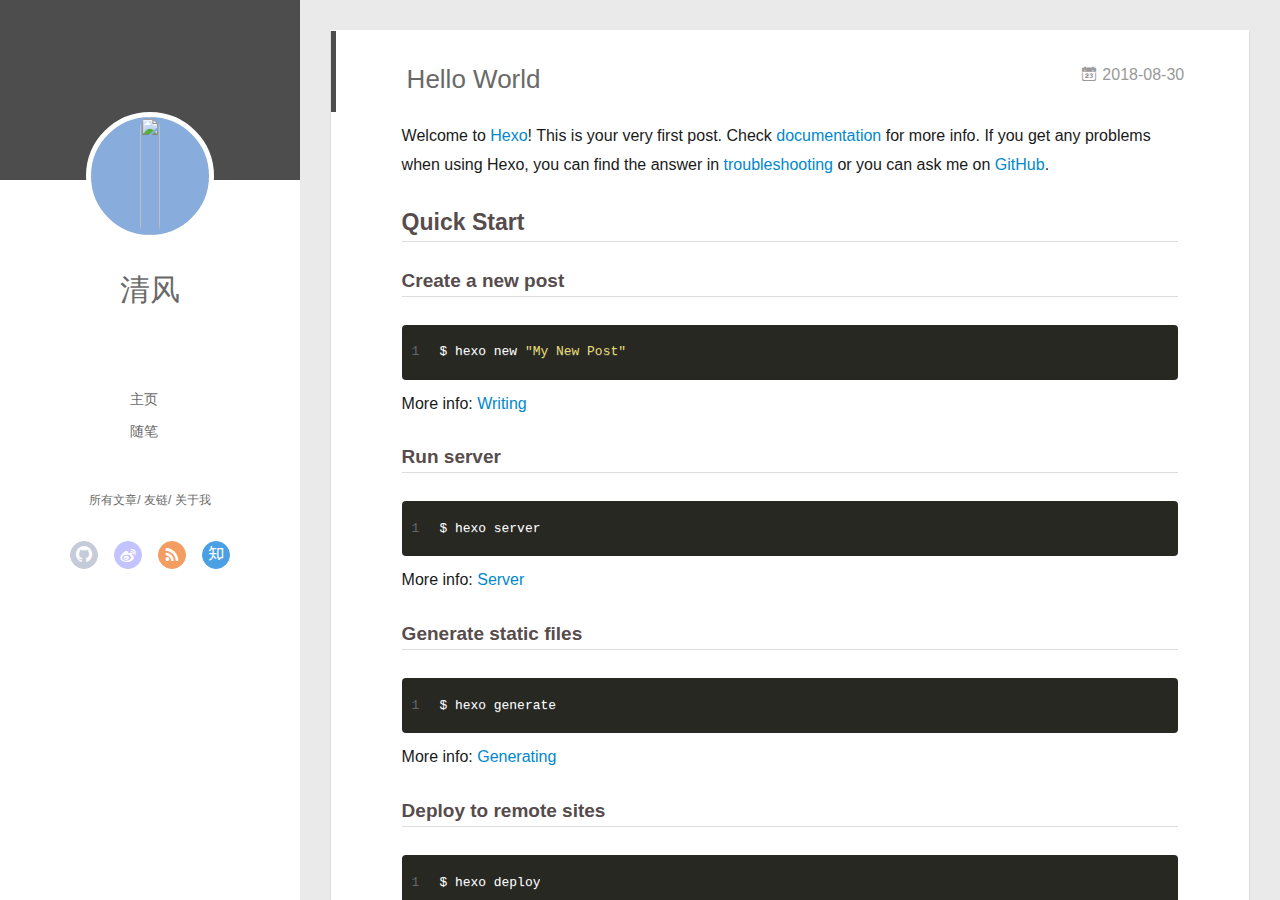
==== commit 3e0f7dc2: "Site updated: 2018-09-10 16:39:13" ====
--- a/index.html
+++ b/index.html
@@ -43,7 +43,7 @@
 <div class="intrude-less">
 	<header id="header" class="inner">
 		<a href="/" class="profilepic">
-			<img src="" class="js-avatar">
+			<img src="" class="js-avatar show" style="width: 100%;height: 100%;opacity: 1;">
 		</a>
 		<hgroup>
 		  <h1 class="header-author"><a href="/">清风</a></h1>
